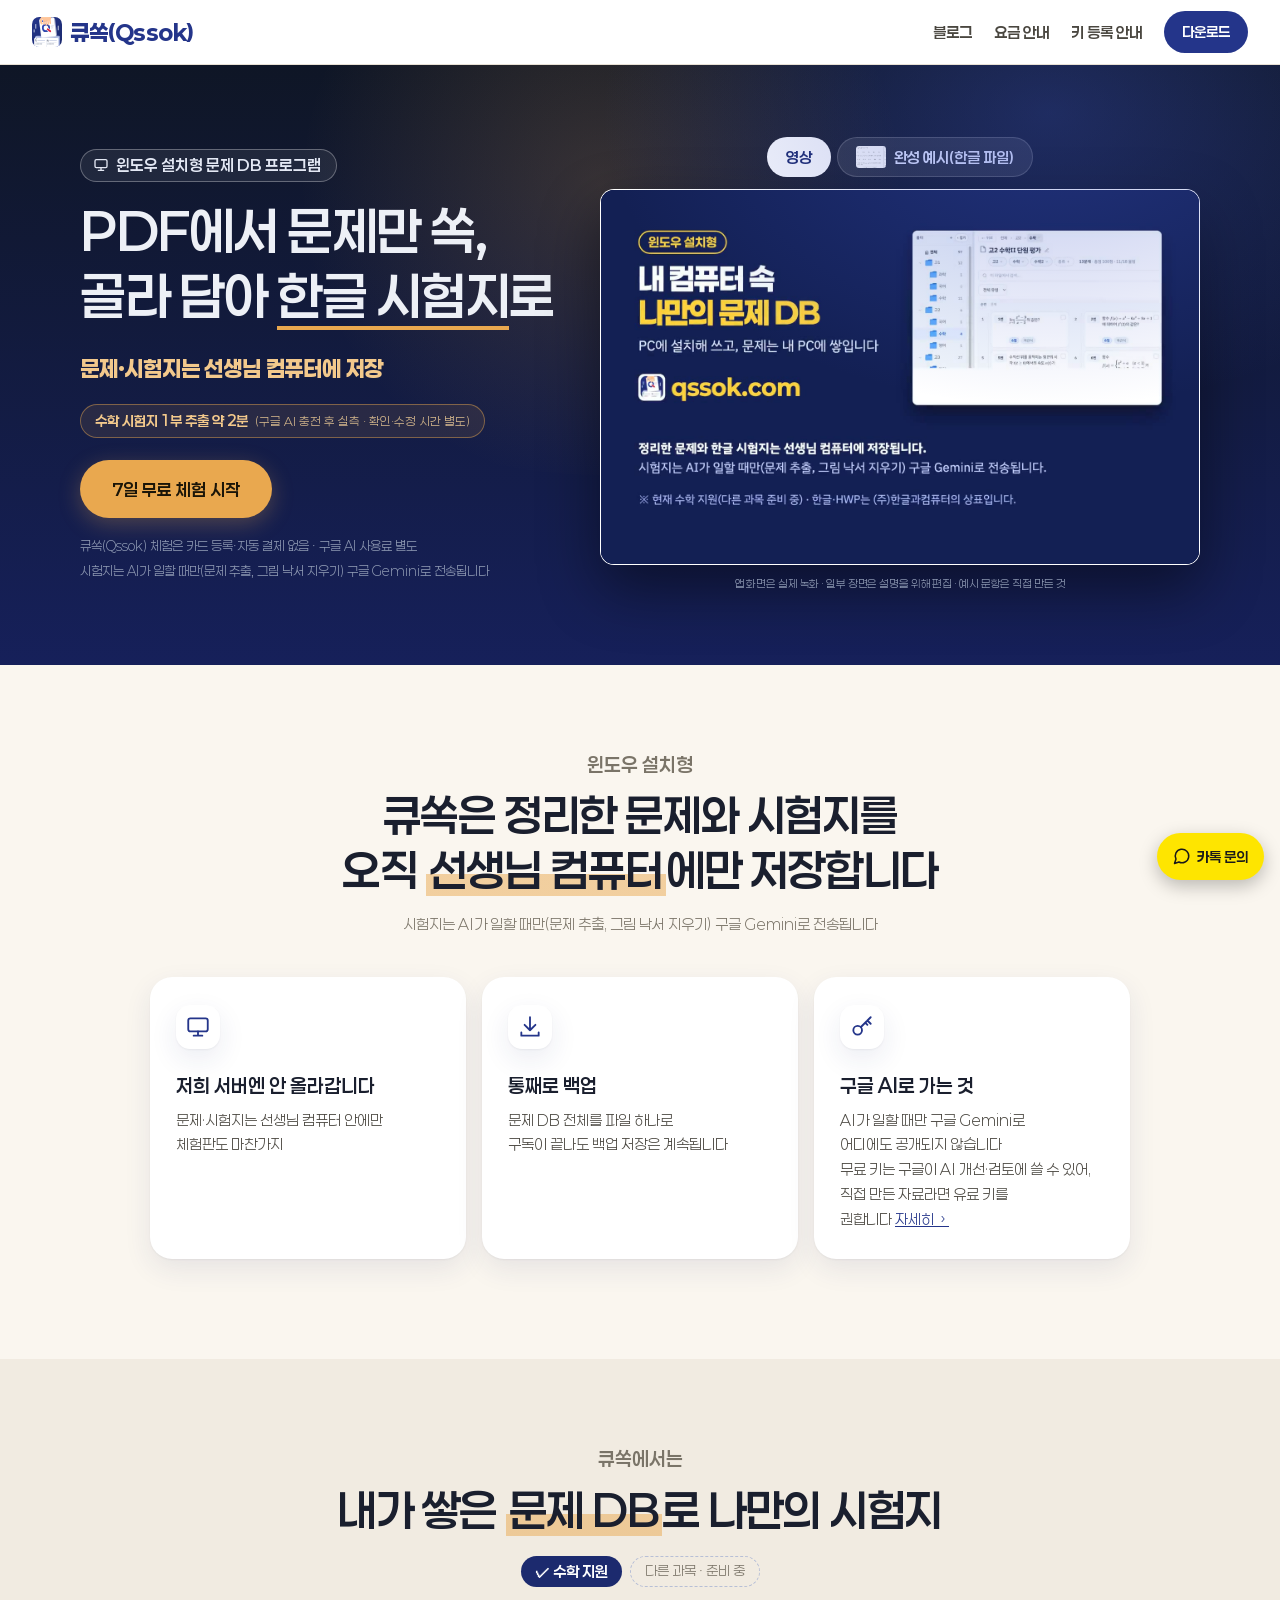
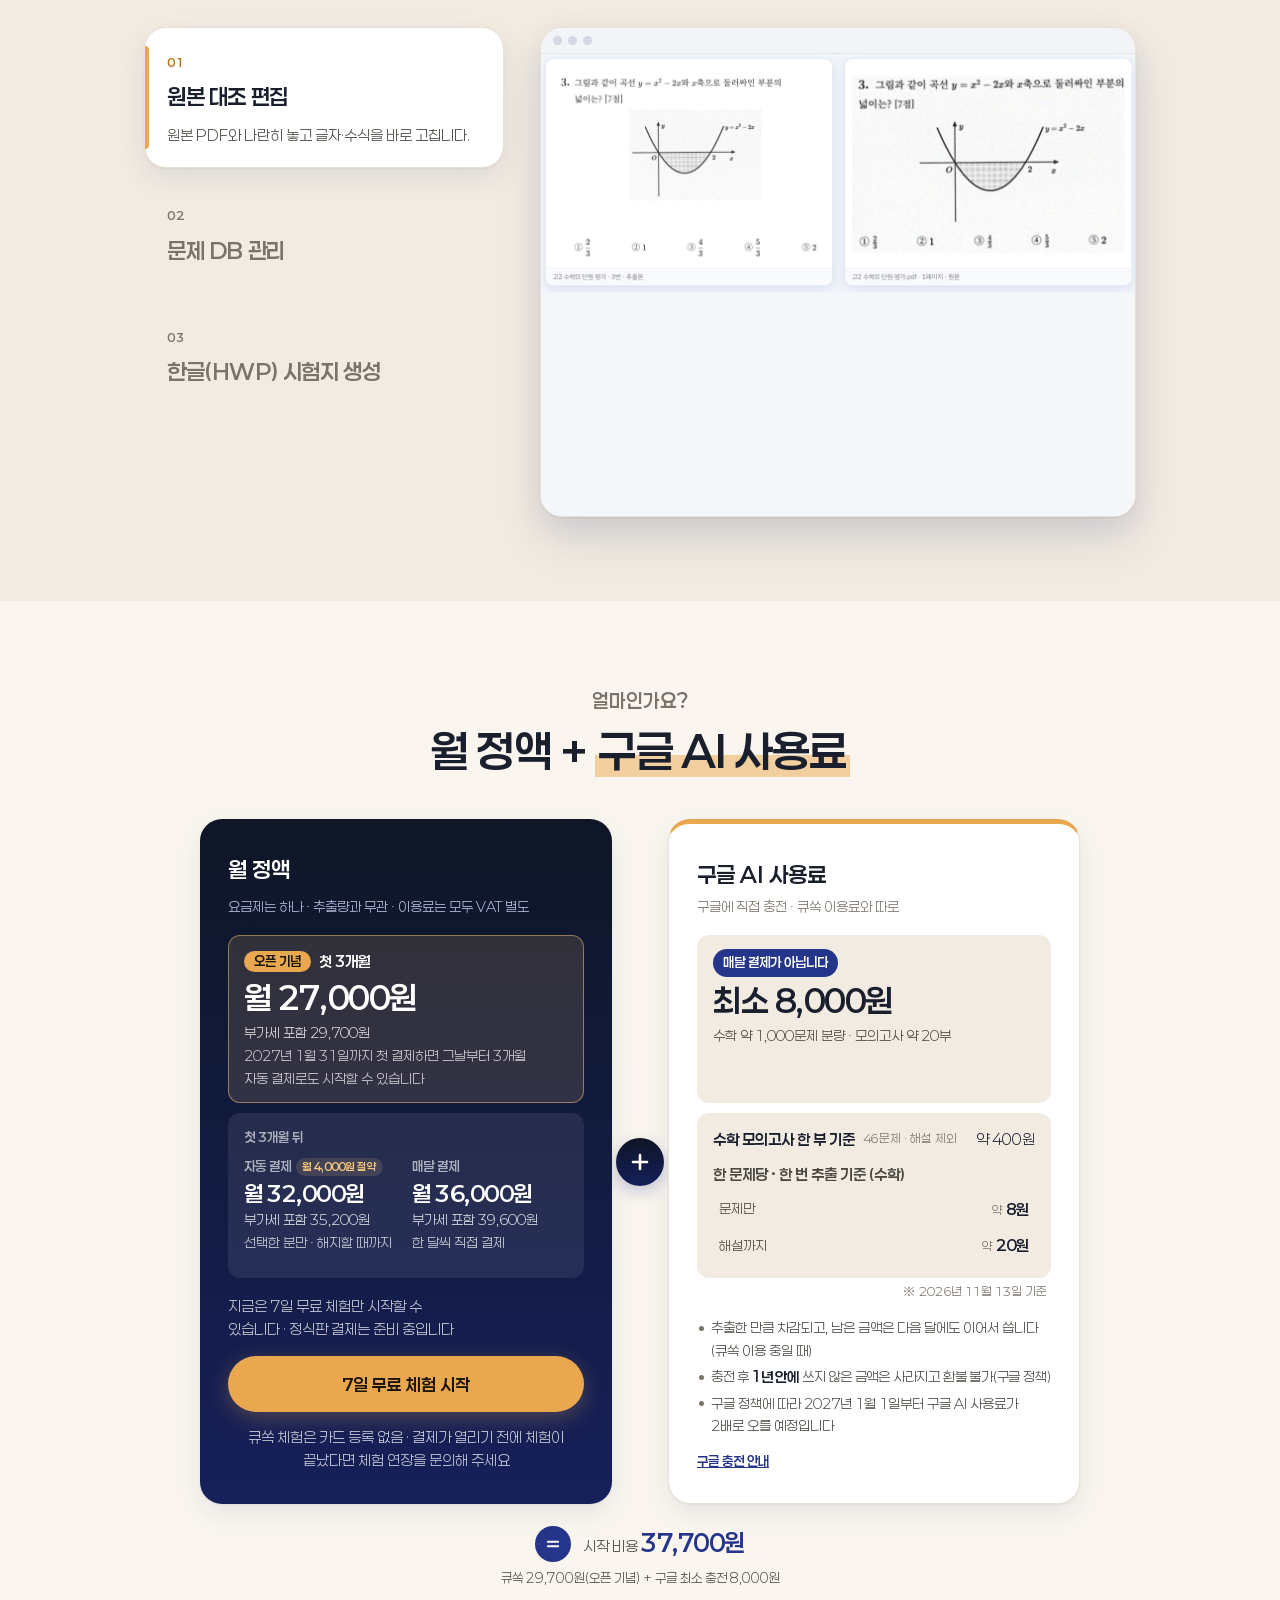
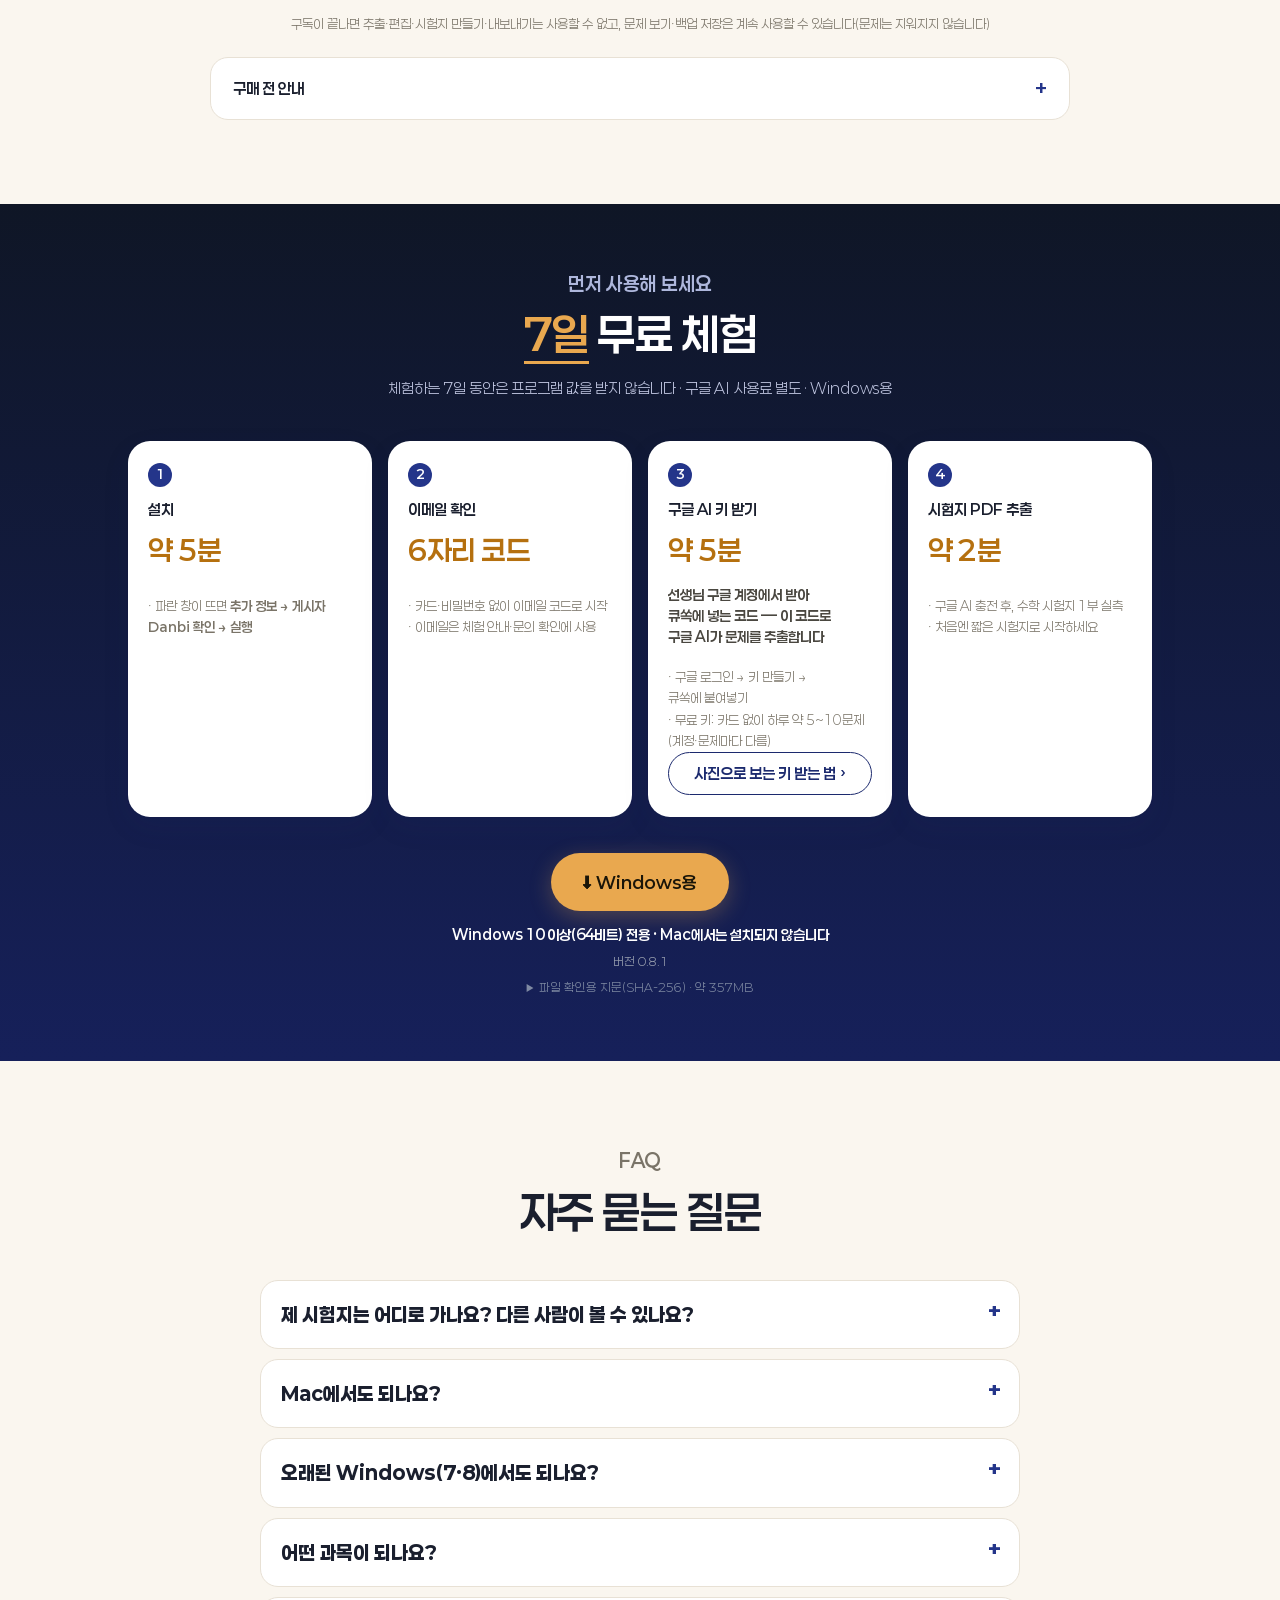
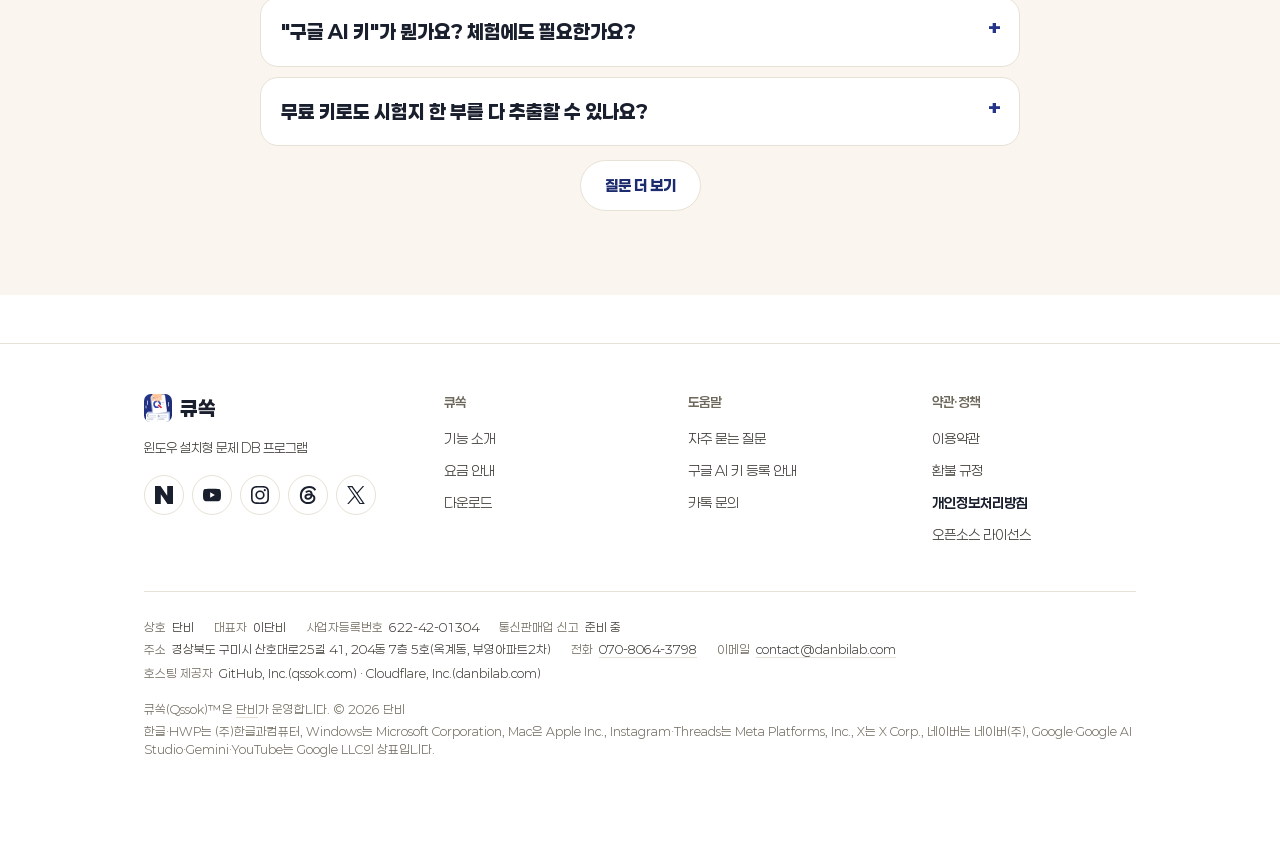
==== index.html @ 54fc777c "약관 1.6판 시행(11-21): 판매 페이지 카드 변경 단추·화면 · 동의 판 1.6 · 약관 링크 v1.5→v1.6 (exam-builder ad4fa7f·eb69e36) — " ====
<!DOCTYPE html>
<html lang="ko">
<head>
<meta charset="UTF-8">
<meta name="viewport" content="width=device-width, initial-scale=1.0">
<title>큐쏙(Qssok) — 윈도우 설치형 문제 DB 프로그램</title>
<link rel="icon" href="favicon.svg" type="image/svg+xml">
<link rel="icon" href="icon-192.png" type="image/png" sizes="192x192">
<link rel="apple-touch-icon" href="apple-touch-icon.png">
<!-- 검색 설명문 + 링크 미리보기(카톡·카페·밴드). 2026-10-28 검색 노출 열며 넣음(noindex 뺌) — 시안 design-proposals/v196.
     ⚠️ 설명문엔 「컴퓨터에서만」을 넣지 않는다 — 본문에선 각주 ¹(추출 때 구글 AI 전송)이 붙는데 검색 결과엔 각주가 없다.
     og:image·og:url은 전체 주소여야 미리보기가 그림을 가져간다(§14 예외: 우리 도메인 meta만). 그림 = img/og.png 1200×630,
     히어로 제목·사진을 바꾸면 같이 다시 굽는다(원본 = design-proposals/v295-og/og.html, 11-13 판 ㉠ — 굽고 나면 ?v= 숫자 +1). 카톡은 미리보기를 저장해 두므로 바꾼 뒤엔 카카오 공유 디버거에서 캐시 지우기. -->
<meta name="description" content="윈도우 설치형 문제 DB 프로그램. PDF에서 문제만 쏙, 골라 담아 한글(HWP) 시험지로 만듭니다. 7일 무료 체험(구글 AI 사용료 별도).">
<meta property="og:type" content="website">
<meta property="og:site_name" content="큐쏙(Qssok)">
<meta property="og:title" content="큐쏙(Qssok) — 윈도우 설치형 문제 DB 프로그램">
<meta property="og:description" content="윈도우 설치형 문제 DB 프로그램. PDF에서 문제만 쏙, 골라 담아 한글(HWP) 시험지로 만듭니다. 7일 무료 체험(구글 AI 사용료 별도).">
<meta property="og:url" content="https://qssok.com/">
<meta property="og:image" content="https://qssok.com/img/og.png?v=3">
<meta property="og:image:width" content="1200">
<meta property="og:image:height" content="630">
<meta property="og:locale" content="ko_KR">
<!-- 네이버 서치어드바이저 사이트 소유 확인(2026-10-28) — ⛔ 지우면 소유 확인이 풀린다. 비밀값 아님(누구나 페이지 소스에서 보임). -->
<meta name="naver-site-verification" content="26da67d9c12037a24e5285d7ecdbbceb52c4ef0c" />
<!-- 구글 서치 콘솔 소유 확인(2026-10-28, URL 접두어 https://qssok.com/) — ⛔ 지우면 소유 확인이 풀린다. 비밀값 아님. -->
<meta name="google-site-verification" content="WGuCtaF5VllZwuIsMP-o9wlJaEu1jVCo0hc9qgp6OsQ" />
<!-- 구글 검색 결과 맨 위 「사이트 이름」 줄 — 안 적으면 qssok.com으로 뜬다. 이름 표기는 언제나 「큐쏙(Qssok)」(사용자 지정 2026-10-28). -->
<script type="application/ld+json">{"@context": "https://schema.org", "@type": "WebSite", "name": "큐쏙(Qssok)", "alternateName": ["큐쏙", "Qssok"], "url": "https://qssok.com/"}</script>
<!-- ⚠️ 외부 CDN 금지 — 폰트는 동봉(fonts/). 구글 폰트 CDN을 쓰면 페이지를 열기만 해도
     방문자 IP가 구글로 전송돼, "내 자료는 내 컴퓨터에만"을 내세우는 페이지와 톤이 어긋난다.
     (2026-07-31: 월 구독 확정으로 라이선스 검증 서버가 생겼다 → "우리 서버 없음"은 더 이상 쓰지 않는다.
      2026-10-07: 체험 7일이 이메일 인증을 받는다 → "회원가입 없음"도 더 이상
      쓰지 않는다. 여전히 참인 것은 "시험지를 저희에게 올리지 않는다" 하나이고, 그것이 헤드라인이다.
      정본 = docs/프라이버시-데이터처리.md 「써도 되는 정직한 표현」)
     재생성: tools/fetch_fonts.py  /  라이선스: SIL OFL 1.1 (fonts/OFL-notoserifkr.txt · fonts/OFL-ibmplexsanskr.txt · fonts/OFL-paperlogy.txt)
     선 아이콘(자물쇠·체크·✕) = Lucide(ISC, 일부 Feather MIT) — LICENSE-lucide.txt. 정본 = 앱 app.js Q_ICON
     로고 그림 = 앱 왼쪽 위 로고(electron/renderer/index.html)와 같은 SVG, favicon.svg도 같은 그림 -->
<link rel="stylesheet" href="fonts.css">
<style>
  :root {
    --ink: #1a1f2e;
    --ink-soft: #4b5265;
    --ink-faint: #607192;
    --accent: #24358a;
    --accent-deep: #1c2a6e;
    --accent-soft: #eceefa;
    --bg: #ffffff;
    --bg-alt: #f7f8fc;
    --line: #e6e8f0;
    --radius: 14px;
    --i-check: url("data:image/svg+xml,%3Csvg xmlns='http://www.w3.org/2000/svg' viewBox='0 0 24 24' fill='none' stroke='black' stroke-width='3' stroke-linecap='round' stroke-linejoin='round'%3E%3Cpath d='M20 6 9 17l-5-5'/%3E%3C/svg%3E");
    --i-x: url("data:image/svg+xml,%3Csvg xmlns='http://www.w3.org/2000/svg' viewBox='0 0 24 24' fill='none' stroke='black' stroke-width='3' stroke-linecap='round' stroke-linejoin='round'%3E%3Cpath d='M18 6 6 18M6 6l12 12'/%3E%3C/svg%3E");
  }
  * { margin: 0; padding: 0; box-sizing: border-box; }
  html { scroll-behavior: smooth; }
  body {
    font-family: "IBM Plex Sans KR", "Apple SD Gothic Neo", "Malgun Gothic", sans-serif;
    color: var(--ink);
    background: var(--bg);
    line-height: 1.65;
    word-break: keep-all;
  }
  .wrap { max-width: 1040px; margin: 0 auto; padding: 0 24px; }

  /* ── Nav ── */
  nav {
    position: sticky; top: 0; z-index: 10;
    background: rgba(255,255,255,.92); backdrop-filter: blur(8px);
    border-bottom: 1px solid var(--line);
  }
  .nav-inner { display: flex; align-items: center; justify-content: space-between; height: 64px; max-width: 1280px; padding: 0 32px; }
  .logo { font-size: 22px; font-weight: 700; letter-spacing: -0.5px; }
  .logo span { color: var(--accent); }
  .faq a, footer a, .mini a, .pc-notes a { color: var(--accent); font-weight: 600; text-underline-offset: 2px; }
  /* 카톡 문의 — 오른쪽 아래에 늘 떠 있는 버튼(사용자 2026-10-28 ㉠). 카카오 로고는 상표라 쓰지 않고 말풍선 아이콘만 */
  .kakao-fab { position: fixed; right: 16px; bottom: calc(20px + env(safe-area-inset-bottom)); z-index: 50; display: flex; align-items: center; gap: 6px; background: #fee500; color: #191919; text-decoration: none; font-weight: 700; font-size: 14px; padding: 12px 16px; border-radius: 999px; box-shadow: 0 6px 18px rgba(0,0,0,.25); }
  .kakao-fab:hover { filter: brightness(.96); }
  .kakao-fab .ic { width: 18px; height: 18px; }
  .logo { display: flex; align-items: center; gap: 8px; color: inherit; text-decoration: none; }
  .logo-ic { width: 30px; height: 30px; flex-shrink: 0; }
  .ic { width: 14px; height: 14px; fill: none; stroke: currentColor; stroke-width: 2; stroke-linecap: round; stroke-linejoin: round; flex-shrink: 0; }
  .nav-cta {
    background: var(--accent); color: #fff; text-decoration: none;
    padding: 9px 18px; border-radius: 8px; font-size: 14px; font-weight: 600;
  }
  .nav-cta:hover { background: var(--accent-deep); }

  /* ── Hero (새벽 책상: 짙은 남색 + 스탠드 불빛) ── */
  .hero { position: relative; background: #0f1626; color: #edf0f6; padding: 72px 0 0; text-align: center; overflow: hidden; }
  .hero-glow {
    position: absolute; top: -170px; left: 50%; transform: translateX(-55%);
    width: 780px; height: 580px; border-radius: 50%;
    background: radial-gradient(circle, rgba(233,168,79,.18), transparent 62%);
    pointer-events: none;
  }
  .hero-in { position: relative; }
  h1 {
    font-size: clamp(32px, 5.5vw, 52px); font-weight: 700;
    letter-spacing: -1.5px; line-height: 1.25; margin-bottom: 20px;
  }
  h1 .accent { color: inherit; border-bottom: 4px solid #e9a84f; }
  .hero-sub {
    font-size: clamp(16px, 2.2vw, 19px); color: #98a3ba;
    max-width: 640px; margin: 0 auto 8px;
  }
  .cta-row { display: flex; gap: 12px; justify-content: center; flex-wrap: wrap; }
  .btn-primary {
    background: var(--accent); color: #fff; text-decoration: none;
    padding: 15px 32px; border-radius: 10px; font-size: 17px; font-weight: 700;
    box-shadow: 0 6px 20px rgba(36,53,138,.25);
  }
  .btn-primary:hover { background: var(--accent-deep); }
  .hero .btn-primary { background: #e9a84f; color: #1a1508; box-shadow: 0 6px 22px rgba(233,168,79,.28); }
  .hero .btn-primary:hover { background: #d99938; }
  .hero-note { margin-top: 18px; font-size: 13px; color: #6f7b95; }
  .hero-fade { height: 84px; margin-top: 52px; background: linear-gradient(180deg, rgba(15,22,38,0), var(--bg-alt)); }

  .ftag { position: absolute; top: -13px; left: -10px; font: 700 13px/1 "IBM Plex Sans KR", sans-serif; letter-spacing: .04em; padding: 6px 11px; border-radius: 7px; background: #c8463c; color: #fff; box-shadow: 0 4px 12px rgba(0,0,0,.35); }
  .ftag.hwp { left: auto; right: -10px; background: #2f6fd6; }
  /* ── Hero: 실제 앱 사진 3장(① 문제 찾기 → ② 편집 → ③ 한글(HWP)) — 시안 v195-hero ── */
  .hero-sub .one-place { display: inline-block; margin-top: 2px; font-size: clamp(18px, 2vw, 22px); font-weight: 800; color: #f3c98c; letter-spacing: -.2px; }
  .chips { display: flex; flex-wrap: wrap; justify-content: center; gap: 8px 10px; margin: 18px auto 0; }
  .chips span { border: 1px solid rgba(233,168,79,.45); background: rgba(233,168,79,.1); color: #f3c98c; border-radius: 99px; padding: 6px 14px; font-size: 14px; font-weight: 700; }
  .hwin { max-width: 1140px; margin: 24px auto 0; border: 1px solid rgba(233,168,79,.35); border-radius: 16px; padding: 0 22px 22px; }
  .hwin-bar { display: flex; align-items: center; gap: 7px; height: 40px; color: #9aa5bd; font-size: 13px; font-weight: 700; }
  .hwin-bar i { width: 11px; height: 11px; border-radius: 50%; background: #3a4563; }
  .hwin-bar span { margin-left: 10px; }
  .flow3 { display: grid; grid-template-columns: minmax(0,1fr) auto minmax(0,1fr) auto minmax(0,1fr); gap: 14px; align-items: start; margin-top: 6px; }
  .flow3 figure { margin: 0; min-width: 0; }
  .flow3 .shot { position: relative; aspect-ratio: 4/3; background: #fff; border-radius: 12px; overflow: hidden; box-shadow: 0 8px 24px rgba(0,0,0,.35); }
  .flow3 .shot img { display: block; width: 100%; height: 100%; object-fit: cover; object-position: top center; }
  .flow3 .shot .ftag { top: 8px; right: 8px; z-index: 1; }
  .flow3 .arr { color: #e9a84f; font-size: 28px; align-self: center; margin-top: -28px; }
  .flow3 figcaption { color: #c3cad9; font-size: 14px; margin-top: 12px; line-height: 1.5; }
  .flow3 figcaption small { display: block; font-size: 11px; color: #8a95ad; }
  /* 하나씩 떠오르기: ① → 화살표 → ② → 화살표 → ③ (옛 데모 애니메이션의 짝) */
  @keyframes rise { from { opacity: 0; transform: translateY(14px); } to { opacity: 1; transform: none; } }
  @keyframes fadeIn { from { opacity: 0; } to { opacity: 1; } }
  .flow3 > figure { animation: rise .6s both; }
  .flow3 > .arr { animation: fadeIn .5s both; }   /* 화살표는 투명도만 — 폰에선 90° 돌려 둔 transform을 덮지 않게 */
  .flow3 > :nth-child(1) { animation-delay: .2s; }
  .flow3 > :nth-child(2) { animation-delay: .7s; }
  .flow3 > :nth-child(3) { animation-delay: 1s; }
  .flow3 > :nth-child(4) { animation-delay: 1.5s; }
  .flow3 > :nth-child(5) { animation-delay: 1.8s; }
  @media (prefers-reduced-motion: reduce) { .flow3 > * { animation: none; } }
  .hero .fine { max-width: 980px; margin: 18px auto 22px; font-size: 12px; line-height: 1.7; color: #8f9ab3; }
  @media (max-width: 760px) {
    .hwin { padding: 0 12px 14px; }
    .flow3 { grid-template-columns: minmax(0,1fr); max-width: min(420px,100%); margin-left: auto; margin-right: auto; }
    .flow3 .arr { transform: rotate(90deg); justify-self: center; margin: 0; }
  }

  /* ── 설치 3단계 ── */
  .steps-row { display: flex; gap: 14px; max-width: 860px; margin: 0 auto; }
  .step { flex: 1; background: var(--bg); border: 1px solid var(--line); border-radius: 12px; padding: 18px 20px; font-size: 14px; color: var(--ink-soft); }
  .step > b { display: block; font-size: 15px; color: var(--ink); margin-bottom: 4px; }
  .final .step { display: flex; flex-direction: column; align-items: flex-start; }
  .final .step small { margin-top: auto; padding-top: 10px; }
  .step small { display: block; margin-top: 8px; font-size: 12px; color: var(--ink-faint); }
  .step i { display: inline-flex; align-items: center; justify-content: center; width: 24px; height: 24px; border-radius: 50%; background: var(--accent); color: #fff; font-style: normal; font-size: 13px; font-weight: 700; margin-bottom: 10px; }
  .step p { color: var(--ink-soft); font-size: 14px; }
  .price-plus { display: grid; grid-template-columns: 1fr 72px 1fr; align-items: center; max-width: 820px; margin: 40px auto 0; }
  .price-plus > .card { height: 100%; }
  .price-plus .plus { justify-self: center; width: 48px; height: 48px; border-radius: 50%; background: var(--accent); display: flex; align-items: center; justify-content: center; box-shadow: 0 6px 16px rgba(36,53,138,.25); }
  .price-plus .plus svg { width: 24px; height: 24px; fill: none; stroke: #fff; stroke-width: 2.6; stroke-linecap: round; }
  @media (max-width: 760px) { .price-plus { grid-template-columns: 1fr; } .price-plus .plus { padding: 8px 0; } }
  .price-big2 { font-size: 19px; font-weight: 700; color: var(--accent); margin: -10px 0 18px; }
  .final .steps-row { max-width: 980px; margin: 0 auto 36px; text-align: left; }
  .final .install { margin-top: 28px; text-align: left; color: var(--ink); }
  @media (max-width: 760px) { .steps-row { flex-direction: column; } }

  /* ── 앱 화면 (창 목업) ── */
  .appwin { max-width: 820px; margin: 0 auto 14px; background: var(--bg); border: 1px solid #d5dae3; border-radius: 10px; box-shadow: 0 24px 60px rgba(20,30,60,.14); overflow: hidden; }
  .appwin-bar { display: flex; align-items: center; gap: 6px; padding: 9px 13px; background: #f2f4f8; border-bottom: 1px solid #e2e6ee; font-size: 12px; color: #8b93a3; }
  .appwin-bar i { width: 10px; height: 10px; border-radius: 50%; }
  .appwin-bar i:nth-child(1){ background:#f26d63; } .appwin-bar i:nth-child(2){ background:#f2b93f; } .appwin-bar i:nth-child(3){ background:#5fc454; }
  .appwin-body { display: flex; font-size: 11px; min-height: 262px; text-align: left; }
  .appwin-sb { width: 150px; background: #f7f8fb; border-right: 1px solid #edeff4; padding: 11px 9px; color: #4d5462; flex-shrink: 0; }
  .appwin-sb div { padding: 5px 9px; border-radius: 6px; white-space: nowrap; overflow: hidden; }
  .appwin-sb .on { background: #e7edfb; color: #1d4fd7; font-weight: 700; }
  .appwin-main { flex: 1; padding: 11px 13px; min-width: 0; }
  .appwin-search { border: 1px solid #e2e6ee; border-radius: 7px; padding: 6px 11px; color: #9aa1b0; margin-bottom: 9px; }
  .appwin-row { display: flex; gap: 9px; padding: 7px 9px; border-bottom: 1px solid #f1f3f7; color: #3d4350; white-space: nowrap; overflow: hidden; }
  .appwin-row b { color: #9aa1b0; font-weight: 700; width: 20px; flex-shrink: 0; }
  .appwin-row.on { background: #eef3fe; border-radius: 6px; }
  .appwin-det { width: 240px; border-left: 1px solid #edeff4; padding: 11px 13px; color: #3d4350; flex-shrink: 0; }
  .appwin-det h4 { margin: 0 0 7px; font-size: 12px; }
  .appwin-det .c { color: #5c6474; line-height: 1.7; }
  .appwin-dfig { height: 48px; border: 1px dashed #c9d0dd; border-radius: 5px; margin: 7px 0; background: linear-gradient(to top right, transparent 49.5%, #aab5cb 49.5%, #aab5cb 50.5%, transparent 50.5%), #f6f8fb; }
  .appwin-cap { text-align: center; font-size: 12px; color: var(--ink-faint); margin-bottom: 48px; }
  @media (max-width: 640px) { .appwin-det { display: none; } }

  /* ── Sections ── */
  section { padding: 88px 0; scroll-margin-top: 76px; }
  section.alt { background: var(--bg-alt); }
  .sec-label { text-align: center; color: var(--accent); font-weight: 700; font-size: 14px; letter-spacing: .5px; margin-bottom: 12px; }
  h2 { text-align: center; font-size: clamp(24px, 3.6vw, 34px); font-weight: 700; letter-spacing: -1px; margin-bottom: 14px; }
  .sec-sub { text-align: center; color: var(--ink-soft); max-width: 560px; margin: 0 auto 52px; font-size: 17px; }

  .grid3 { display: grid; grid-template-columns: repeat(3, 1fr); gap: 20px; }
  .grid2 { display: grid; grid-template-columns: repeat(2, 1fr); gap: 20px; }
  @media (max-width: 760px) { .grid3, .grid2 { grid-template-columns: 1fr; } }

  .card {
    background: var(--bg); border: 1px solid var(--line); border-radius: var(--radius);
    padding: 28px;
  }
  .card h3 { font-size: 17px; font-weight: 700; margin-bottom: 8px; }
  .card p { font-size: 15px; color: var(--ink-soft); }

  /* pain cards */
  .pain { border-left: 4px solid #f0b429; }
  .pain q { font-style: normal; font-weight: 600; color: var(--ink); display: block; margin-bottom: 8px; font-size: 15px; }
  .pain q::before { content: "“"; } .pain q::after { content: "”"; }

  /* ── Privacy ── */
  .privacy-box {
    max-width: 720px; margin: 0 auto; background: var(--bg);
    border: 1px solid var(--line); border-radius: var(--radius); padding: 36px;
  }
  .privacy-box ul { list-style: none; }
  .privacy-box li { padding: 10px 0 10px 34px; position: relative; font-size: 15px; color: var(--ink-soft); }
  .privacy-box li::before, .price-card li::before {
    content: ""; position: absolute; width: 14px; height: 14px; background: var(--accent);
    -webkit-mask: var(--i-check) center / contain no-repeat; mask: var(--i-check) center / contain no-repeat;
  }
  .privacy-box li::before { left: 4px; top: calc(10px + (1.65em - 14px) / 2); }
  .privacy-box li strong { color: var(--ink); }
  .honest {
    margin-top: 22px; padding: 16px 18px; background: var(--accent-soft);
    border-radius: 10px; font-size: 14px; color: var(--ink-soft);
  }

  /* ── 돈이 어떻게 나가나요 / 구독을 멈추면 ── */
  .notice-list { max-width: 720px; margin: 22px auto 0; padding: 18px 20px; background: var(--bg-alt); border: 1px solid var(--line); border-radius: 10px; }
  .notice-list p { font-size: 13px; color: var(--ink-soft); margin: 7px 0; padding-left: 16px; text-indent: -16px; }

  /* ── Pricing ── */
  .price-card { text-align: center; padding: 40px 28px; }
  .price-card.featured { border: 2px solid var(--accent); position: relative; }
  .price-card .plan { font-size: 15px; font-weight: 700; color: var(--ink-faint); margin-bottom: 10px; }
  .price-card .price { font-size: 34px; font-weight: 700; letter-spacing: -1px; margin-bottom: 4px; }
  .price-card .per { font-size: 14px; color: var(--ink-faint); margin-bottom: 22px; }
  .price-card ul { list-style: none; text-align: left; max-width: 240px; margin: 0 auto 26px; }
  .price-card li { padding: 6px 0 6px 26px; position: relative; font-size: 15px; color: var(--ink-soft); }
  .price-card li::before { left: 0; top: calc(6px + (1.65em - 14px) / 2); }
  .pricing-note { text-align: center; margin-top: 24px; font-size: 13px; color: var(--ink-faint); }

  /* ── FAQ ── */
  .faq { max-width: 720px; margin: 0 auto; }
  .faq details { border-bottom: 1px solid var(--line); padding: 20px 4px; }
  .faq summary { font-weight: 700; font-size: 17px; cursor: pointer; list-style: none; position: relative; padding-right: 28px; }
  .faq summary::after { content: "+"; position: absolute; right: 4px; color: var(--accent); font-size: 20px; }
  .faq details[open] summary::after { content: "–"; }
  .faq details p, .faq details ol { margin-top: 12px; font-size: 15px; color: var(--ink-soft); }

  /* ── Final CTA ── */
  .final { text-align: center; background: var(--ink); color: #fff; }
  .final h2 { color: #fff; }
  .final .sec-sub { color: #b8bdcc; }
  .final { padding: 64px 0; }
  .dl-meta { text-align: center; color: #9aa1b0; font-size: 12px; margin-top: 6px; }
  .dl-meta code { font-size: 11px; word-break: break-all; }
  .dl-warn { display: flex; align-items: center; justify-content: center; gap: 8px; width: fit-content; max-width: 100%; margin: 16px auto 4px; padding: 9px 16px; border-radius: 10px; background: rgba(233,168,79,.12); border: 1px solid rgba(233,168,79,.4); color: #f1c98a; font-size: 14px; }
  .dl-warn b { color: #fff; }
  /* 어두운 바탕 위 주 버튼 — 남색은 바탕에 묻힌다. 히어로 버튼과 같은 불빛 색 */
  .final .btn-primary { background: #e9a84f; color: #1a1508; box-shadow: 0 6px 22px rgba(233,168,79,.28); }
  .final .btn-primary:hover { background: #d99938; }

  /* ── 설치 안내(접힘) ── */
  .install { max-width: 860px; margin: 0 auto; border: 1px solid var(--line); border-radius: var(--radius); background: var(--bg); }
  .install summary { cursor: pointer; list-style: none; padding: 18px 48px 18px 22px; font-weight: 700; font-size: 15px; position: relative; }
  .install summary::-webkit-details-marker { display: none; }
  .install summary::after { content: "+"; position: absolute; right: 22px; top: 14px; color: var(--accent); font-size: 20px; }
  .install[open] summary::after { content: "–"; }
  .install summary span { display: block; font-weight: 400; font-size: 14px; color: var(--ink-soft); margin-top: 2px; }
  .install-body { padding: 4px 22px 22px; }

  footer { padding: 36px 0; text-align: center; font-size: 13px; color: var(--ink-faint); border-top: 1px solid var(--line); }
/* ── 요금 두 카드 (시안 v242 e — design + ux-writing, 대표 11-03) ── */
.nw{white-space:nowrap}
.price-plus .plus{align-self:center}
.price-plus{max-width:880px;grid-template-columns:1fr 56px 1fr;align-items:stretch}
.price-plus > .card{height:auto}
@media (max-width:900px){.price-plus{grid-template-columns:minmax(0,1fr);max-width:560px}.price-plus .plus{justify-self:center;padding:8px 0}}
#pricing .price-card{display:flex;flex-direction:column;word-break:keep-all;padding:32px 28px}
/* 두 카드 같은 짜임·같은 글자 눈금(대표 11-04, 시안 v255): 카드 제목 22 · 한 줄 14 · 칸 제목 15 · 큰 숫자 32/24 · 설명 13 · 안내 14/13 */
#pricing .price-card{text-align:left}
#pricing .price-card .plan{font-size:22px;margin:0 0 4px}
#pricing .price-card.featured.pcL .plan{color:#fff}
#pricing .pc3 .plan{color:var(--ink)}
#pricing .price-card .per{font-size:14px;line-height:1.5;margin:0 0 18px}
.pc-rows{display:flex;flex-direction:column;gap:10px}
.pc-row{min-width:0;padding:14px 16px;border-radius:12px;background:var(--gray)}
.pc-row .t{display:flex;flex-wrap:wrap;align-items:center;gap:4px 8px;font-size:15px;font-weight:700;color:var(--ink)}
.pc-open{padding:1px 10px;border-radius:999px;background:#e9a84f;color:#1a1508;font-size:13px;font-weight:700;line-height:1.5;white-space:nowrap}
.pc-row .big{font-size:32px;font-weight:700;letter-spacing:-.5px;line-height:1.25;margin:4px 0;color:var(--ink);white-space:nowrap}
.pc-row .vat,.pc-row .cond,.pc-row .sm{display:block;font-size:14px;line-height:1.5;color:var(--ink-soft)}
.pc-row .cond{margin-top:2px}
.pc-opt{margin-top:10px}.pc-opt + .pc-opt{margin-top:12px;padding-top:12px;border-top:1px solid rgba(255,255,255,.16)}
.pc-opt .n{display:flex;align-items:center;gap:8px;font-size:15px;font-weight:600;color:rgba(255,255,255,.9)}
.pc-opt .n em{font-style:normal;font-size:13px;font-weight:700;color:#f6c77e;background:rgba(246,199,126,.14);padding:1px 8px;border-radius:999px;white-space:nowrap}
.pc-opt .big2{font-size:24px;font-weight:700;letter-spacing:-.5px;line-height:1.25;margin:2px 0;color:#fff;white-space:nowrap}
.pc-foot{margin-top:auto;padding-top:16px;display:flex;flex-direction:column;gap:4px;font-size:14px;line-height:1.55;color:var(--ink-soft)}
.pc-foot b{color:var(--ink)}
.pc-foot .pc-hd{display:flex;justify-content:space-between;align-items:baseline;gap:8px;font-size:15px}
.pc-foot .pc-hd a{font-size:13px;white-space:nowrap}
.pc-foot .s{font-size:13px;color:var(--ink-faint)}
.pc-foot a:not(.btn-primary){color:var(--accent);font-weight:600}
/* 구글 칸 — 판매 페이지·앱과 같은 내용·표(대표 11-04, 시안 v258) */
.pc3 .pc-opt + .pc-opt{border-top-color:var(--line)}
.pc3 .big2{color:var(--ink)}
#pricing .pc3 .ai-notes{list-style:none;max-width:none;margin:0;padding:0;word-break:keep-all}
#pricing .pc3 .ai-notes li{padding:2px 0 2px 14px;font-size:14px;line-height:1.6;color:var(--ink-soft)}
@media (min-width:1000px){#pricing .pc3 .ai-notes li.oneline{white-space:nowrap;letter-spacing:-.2px}}
#pricing .pc3 .ai-notes li::before{content:"";left:2px;top:.75em;width:5px;height:5px;border-radius:50%;background:var(--ink-faint);-webkit-mask:none;mask:none;filter:none}
.ai-foot{margin-top:8px}
.ai-cap{display:flex;flex-wrap:wrap;align-items:baseline;justify-content:space-between;gap:0 12px;margin:0 0 4px;font-size:14px;font-weight:700;color:var(--ink)}
.ai-cap small{font-size:12px;font-weight:400;color:var(--ink-faint)}
.ai-table{width:100%;table-layout:fixed;border-collapse:separate;border-spacing:0}
.ai-table th,.ai-table td{padding:6px;text-align:right;white-space:nowrap}
.ai-table th:first-child{width:66px;text-align:left}
.ai-table thead th{font-size:12px;font-weight:400;color:var(--ink-faint);border-bottom:1px solid var(--line)}
.ai-table tbody th{font-size:14px;font-weight:400;color:var(--ink-soft)}
.ai-table td{font-size:15px;font-weight:700;color:var(--ink);font-variant-numeric:tabular-nums}
.ai-table td small{font-size:12px;font-weight:400;color:var(--ink-faint)}
.ai-table .sol>*{background:#fff}
.ai-table .sol>:first-child{border-radius:8px 0 0 8px}
.ai-table .sol>:last-child{border-radius:0 8px 8px 0}
@media (max-width:480px){.pc3 .pc-row{padding:14px 10px}.ai-table th:first-child{width:56px}.ai-table th,.ai-table td{padding-left:2px;padding-right:4px}.ai-table td{font-size:14px}}
@media (max-width:360px){.ai-table td,.ai-table tbody th{font-size:12px}.ai-table th,.ai-table td{padding-left:1px;padding-right:2px}.ai-table th:first-child{width:50px}.ai-table td small{font-size:11px}#pricing .price-card{padding:24px 12px}.pc3 .pc-row{padding:12px 6px}}
/* 왼쪽(어두운 카드) 색만 다르다 */
#pricing .pcL .pc-state{margin:12px 0 0;padding:10px 12px;border-radius:10px;background:rgba(255,255,255,.12);color:#fff;font-size:14px;font-weight:600;line-height:1.5}
.pcL .pc-row{background:rgba(255,255,255,.08)}
.pcL .pc-row.pick{background:rgba(246,199,126,.14);box-shadow:inset 0 0 0 1px rgba(246,199,126,.5)}
#pricing .pcL .pc-row .t,#pricing .pcL .pc-row .big,#pricing .pcL .pc-foot b{color:#fff}
#pricing .pcL .pc-row .vat{color:rgba(255,255,255,.85)}
#pricing .pcL .pc-row .cond,#pricing .pcL .pc-foot,#pricing .pcL .pc-foot p,#pricing .pcL .pc-foot .s{color:rgba(255,255,255,.78)}
.pcL .pc-foot .s{margin-bottom:14px}
.pcL .pc-foot .btn-primary{margin-top:auto;align-self:stretch;text-align:center;background:#e9a84f;color:#1a1508;box-shadow:0 6px 22px rgba(233,168,79,.28)}
.pcL .pc-foot .btn-primary:hover{background:#d99938}
/* 넓은 화면: 양쪽 칸 높이를 줄끼리 맞춘다 */
@media (min-width:901px){@supports (grid-template-rows:subgrid){
  .price-plus{grid-template-rows:repeat(5,auto)}
  #pricing .price-card{display:grid;grid-template-rows:subgrid;grid-row:1/span 5;row-gap:0}
  .pcL{grid-column:1}.pc3{grid-column:3}
  .price-plus .plus{grid-column:2;grid-row:1/span 5}
  .pc-rows{display:contents}
  .pc-row{margin-bottom:10px}
  .pc-foot{padding-top:6px}
}}
@media (max-width:480px){
  #pricing .price-card{padding:28px 20px}
}
/* 휴대폰엔 앱을 깔 수 없고 아래쪽에 안내 버튼이 있어 머리줄 다운로드는 뺀다(대표 2026-11-05). 결제가 열리면 「요금 안내」→「구매하기」·/buy/ */
.nav-right{display:flex;align-items:center;gap:22px}
.nav-link{font-size:15px;font-weight:600;color:var(--ink-soft);text-decoration:none;white-space:nowrap}
.nav-link:hover{color:var(--accent)}
@media (max-width:480px){.nav-right{gap:14px}.nav-link{font-size:14px}.nav-cta{display:none}.nav-key{display:none}.logo{white-space:nowrap;font-size:19px}.nav-inner{padding:0 16px}}

/* v294 */
.hero-note .to-hwp{color:inherit;text-decoration:underline;text-underline-offset:3px;font-weight:600}
.stage img.hwp{object-fit:contain!important;object-position:top center!important;background:#fff!important}
.freekey a{color:var(--accent)}
.stage.is-hwp{background:#fff}
.stage .zoom,.stage .hwptag{display:none}
.stage.is-hwp .zoom{display:inline-flex;position:absolute;right:12px;bottom:12px;z-index:2;padding:8px 14px;border-radius:999px;border:1px solid var(--line);background:rgba(255,255,255,.95);box-shadow:var(--sh);font-size:13px;font-weight:600;color:var(--accent);text-decoration:none}
.stage.is-hwp .hwptag{display:inline-block;position:absolute;left:12px;bottom:12px;z-index:2;padding:5px 10px;border-radius:999px;background:var(--accent);color:#fff;font-size:12px;font-weight:600}
.freekey{max-width:760px;margin:4px auto 0;text-align:center;font-size:13px;color:var(--ink-soft)}
.keydef{margin:0 0 8px;font-size:14px;font-weight:600;line-height:1.5}
.dl-os{margin:12px 0 0;text-align:center;font-size:14px;font-weight:600;color:#fff}
@media (max-width:760px){.keep{grid-template-columns:1fr}.stage.is-hwp{padding-bottom:58px}}

/* v294 가로 영상 자리(임시: 앱 화면 사진) */
.wwin{display:none}
@media (min-width:1000px){
 .hero-in{grid-template-columns:480px 600px!important;gap:40px!important}
 .hero-vid{width:600px!important}
 .hero-vid .vframe{display:none}
 .wwin{display:block;border-radius:10px;overflow:hidden;background:#fff;box-shadow:0 24px 60px rgba(0,0,0,.45);border:1px solid rgba(255,255,255,.12)}
 .wbar{height:32px;display:flex;align-items:center;gap:8px;padding:0 0 0 12px;background:#e9edf5;color:#3a4566;font-size:12px;font-weight:600}
 .wbar .wt{margin-right:8px}
 .wbar .wc{margin-left:auto;display:flex}
 .wbar .wc i{font-style:normal;width:40px;text-align:center;color:#5b6684;font-size:13px}
 .wscr{position:relative;aspect-ratio:16/10;background:#141f55}
 .wscr img,.wscr video{position:absolute;inset:0;width:100%;height:100%;object-fit:contain;background:#141f55}
 .wscr .ph{position:absolute;left:12px;top:12px;padding:4px 10px;border-radius:6px;background:rgba(15,22,38,.75);color:#fff;font-size:12px}
}

.wtabs{display:flex;gap:2px;align-self:flex-end}
.wtab{height:26px;padding:0 14px;border:0;border-radius:6px 6px 0 0;background:transparent;color:#7d87a3;font:inherit;font-size:12px;font-weight:700;cursor:pointer}
.wtab.on{background:#fff;color:#1c2a6e}
.wscr .wh{display:none;object-fit:contain!important;object-position:center!important;background:#fff}
.wscr.alt .wh{display:block}.wscr.alt .wv{display:none}
.mtabs{display:flex;justify-content:center;gap:6px;margin:0 auto 12px}
.mtabs .wtab{display:inline-flex;align-items:center;gap:8px;border-radius:999px;background:rgba(255,255,255,.10);border:1px solid rgba(255,255,255,.18);color:#dfe5ff;height:40px;padding:0 18px;font-size:15px;white-space:nowrap}
@media (max-width:420px){.mtabs .wtab{padding:0 14px;font-size:14px}}
.mtabs .wtab img{width:30px;height:22px;object-fit:cover;border-radius:3px;background:#fff}
.mtabs .wtab.on{background:#fff;color:#1c2a6e}
@media (min-width:1000px){.mtabs{display:none}}

/* legal 11-13: 창 틀 대신 무늬 없는 둥근 틀 */
@media (min-width:1000px){.wbar{display:none!important}.wwin{border-radius:14px!important}}
@media (min-width:1000px){.mtabs{display:flex!important}}
.wscr .whtag{display:none;position:absolute;left:12px;bottom:12px;padding:5px 10px;border-radius:999px;background:#1c2a6e;color:#fff;font-size:12px;font-weight:600}
.wscr.alt .whtag{display:block}

.vframe .mh,.vframe .mtag{display:none}
.hero-vid.alt .vframe{background:#fff}
.hero-vid.alt .vframe video{visibility:hidden}
.hero-vid.alt .vframe .mh{display:block;position:absolute;left:0;right:0;top:0;bottom:0;width:100%;height:100%;object-fit:contain;object-position:center 40%;background:#fff;z-index:2}
.hero-vid .mzoom{display:none}
.hero-vid.alt .mzoom{display:inline-flex;position:absolute;left:50%;transform:translateX(-50%);bottom:14px;z-index:3;white-space:nowrap;padding:5px 11px;border-radius:999px;border:1px solid #d5dbe8;background:#fff;color:#1c2a6e;font-size:12px;font-weight:700;text-decoration:none}
.hero-vid.alt .vframe .mtag{display:block;position:absolute;left:50%;transform:translateX(-50%);bottom:52px;z-index:3;padding:4px 9px;border-radius:999px;background:#1c2a6e;color:#fff;font-size:11px;font-weight:600;white-space:nowrap}
.hero-vid.alt .vframe .vbtn{display:none}

/* v294 정리(design 11-13): 카드 셋 · 줄바꿈 · 글자 크기 단계 */
.keep{grid-template-columns:repeat(3,1fr)!important;max-width:980px!important;gap:16px}
.keep a{color:var(--accent);white-space:nowrap}
@media (max-width:960px){.keep{grid-template-columns:1fr!important;max-width:560px!important}}
.nw{white-space:nowrap}
h2,h3,summary,.keep b,.hd .sub,.keydef,.tab .d{text-wrap:balance}
.hd h2 .mark{white-space:nowrap}
p,li,.pricing-note,.sub{text-wrap:pretty}
.hd h2{font-size:clamp(28px,4.2vw,44px)!important}

/* 대표 11-13 「A4 꽉 채우란 거야」: 완성 예시는 칸을 종이 비율로 — 종이 한 장이 여백 없이 꽉 */
.hero-vid.alt .vframe{aspect-ratio:1184/1654!important;background:#fff}
.hero-vid.alt .vframe video{display:none}
.hero-vid.alt .vframe .mh{object-fit:cover!important;object-position:top center!important}

/* FAQ 답 모양(design 11-13) — 첫 줄 바로 답 · 진짜 목록 · 끝 단서 */
#faq .faq details[open]>summary{padding-bottom:12px}
#faq .faq .ans{padding:0 20px 22px;font-size:15px;line-height:1.7;color:var(--ink-soft)}
#faq .faq .ans p{margin:0;padding:0}
#faq .faq .ans>*+*{margin-top:10px}
#faq .faq .ans .lead{font-size:15px;font-weight:600;color:var(--navy);line-height:1.6}
#faq .faq .ans ul{list-style:none;margin:0;padding:0}
#faq .faq .ans li{position:relative;padding-left:16px}
#faq .faq .ans li+li{margin-top:6px}
#faq .faq .ans li::before{content:"";position:absolute;left:3px;top:.72em;width:5px;height:5px;border-radius:50%;background:var(--ink-faint)}
#faq .faq .ans li b{font-weight:600;color:var(--ink)}
#faq .faq .ans .note{margin-top:14px;padding-top:10px;border-top:1px solid var(--line);font-size:13px;line-height:1.6;color:var(--ink-faint)}
#faq .faq .ans .faq-go{margin-top:16px}
#faq .faq a.go-line{font-size:14px;font-weight:600;padding:9px 16px;min-height:40px}
@media (max-width:480px){#faq .faq .ans{padding:0 16px 18px}#faq .faq a.go-line{min-height:44px}}
.pc-state2{text-wrap:balance}
</style>
<style>
.hero-q{font-size:clamp(15px,1.6vw,18px);color:#aab3c7;margin:0 0 10px;font-weight:600}
.hero .fine{font-size:13px}
.hero-fade{display:none}
.hero{padding-bottom:72px}
section{padding:72px 0}
h2{font-size:clamp(24px,3vw,32px)}

#pain h2{margin-bottom:28px}
.pills{display:flex;gap:12px;justify-content:center;flex-wrap:wrap;max-width:900px;margin:0 auto}
.pills > *{padding:10px 18px;border-radius:999px;background:var(--bg-alt);border:1px solid var(--line);font-size:15px;font-weight:600;color:var(--ink,#1b2233);text-decoration:none}
.pills > *::before{content:"“ ";color:#e9a84f;font-weight:800}
.pills a::after{content:" ›";color:var(--accent)}
.feat-sub{color:#5b6475;margin:-30px 0 44px;text-align:center}
.zz{display:grid;grid-template-columns:62fr 38fr;gap:44px;align-items:center;margin:0 0 48px}
.zz.rev{grid-template-columns:38fr 62fr}.zz.rev .zz-img{order:2}
.zz.wide{grid-template-columns:1fr;gap:20px;text-align:center}.zz.wide .zz-img{max-width:960px;margin:0 auto;width:100%}
.shotf{border:1px solid #dfe3ea;border-radius:12px;overflow:hidden;background:#fff;box-shadow:0 1px 2px rgba(15,22,38,.06),0 12px 32px rgba(15,22,38,.10)}
.shotf .bar{height:22px;display:flex;gap:6px;align-items:center;padding:0 10px;background:#f2f4f8;border-bottom:1px solid #e2e6ee}
.shotf .bar i{width:8px;height:8px;border-radius:50%;background:#d3d8e2}
.shotf img{width:100%;height:auto;display:block}
.zz-txt .n{font-size:13px;font-weight:700;color:var(--accent)}
.zz-txt h3{font-size:clamp(22px,2.4vw,28px);margin:6px 0 10px}
.zz-txt p{margin:0;font-size:17px;line-height:1.6}
.zz-txt small{display:block;margin-top:10px;font-size:14px;color:#5b6475;line-height:1.6}
.solband{display:grid;grid-template-columns:1fr;gap:24px;align-items:center;max-width:760px;margin:0 auto;padding:16px;border:1px solid var(--line);border-radius:12px;background:var(--bg-alt)}
.solband img{width:100%;height:auto;border-radius:8px;border:1px solid #dfe3ea;display:block}
.solband b{display:block;font-size:17px;margin-bottom:4px}
.solband p{margin:0;font-size:15px;color:#3d4350}
@media (max-width:760px){.zz,.zz.rev{grid-template-columns:1fr;gap:16px;margin-bottom:40px}.zz.rev .zz-img{order:0}.solband{grid-template-columns:1fr}.pills > *{width:100%;text-align:left}}
</style><style>
/* ── v207 디자인 규칙: 구역 머리 = 작은 질문 + 큰 답(형광펜 한 단어) · 카드 한 벌 · 색 리듬 ── */
:root{--ink-soft:#4a4740;--ink-faint:#7a7468;--line:#e8e1d5;--navy:#1c2a6e;--navy-deep:#121a3f;--tint:#eef1fa;--gray:#f1ebe1;--t1:#faf6ef;--or:#e9a84f;--or-ink:#b5700f;--r:22px;--sh:0 1px 2px rgba(15,22,38,.05),0 10px 28px rgba(28,42,110,.09)}
section{padding:84px 0}
.btn-primary,.nav-cta{border-radius:999px!important}
.hwin{border-radius:24px!important}
.price-card{border-radius:var(--r)!important}
.final .step{border-radius:var(--r)}
#faq .faq details{border-radius:18px!important}
.install{border-radius:18px!important}
.hd{text-align:center;margin-bottom:40px}
.hd-q{font-size:clamp(16px,1.7vw,19px);font-weight:600;color:var(--ink-faint);margin-bottom:8px}
.hd h2{font-size:clamp(30px,4.2vw,44px);letter-spacing:-1.4px;line-height:1.25;margin:0}
.hd.dark .hd-q{color:#aeb7dc}.hd.dark h2{color:#fff}
.hd .sub{margin-top:14px;font-size:15px;color:var(--ink-faint)}.hd.dark .sub{color:#c3c9e4}
.mark{background:linear-gradient(transparent 58%,rgba(233,168,79,.5) 0) 0 0/0 100% no-repeat;transition:background-size .7s .25s ease;padding:0 3px}
.dark .mark{color:var(--or);background-image:linear-gradient(var(--or),var(--or));background-position:0 100%;background-size:0 3px;padding:0 0 4px}
.dark .mark.on{background-size:100% 3px}
.mark.on{background-size:100% 100%}
.nw{white-space:nowrap}
/* 히어로 */
.hero{background:linear-gradient(180deg,#0f1626 0%,#16205a 100%)}
.hero::after{content:"";position:absolute;inset:0;pointer-events:none;background:radial-gradient(640px 420px at 82% 8%,rgba(60,84,200,.35),transparent 70%)}
h1 .accent{border-bottom:0;background:linear-gradient(var(--or),var(--or)) 0 100%/0 4px no-repeat;padding-bottom:4px;transition:background-size .8s .3s ease}
h1 .accent.on{background-size:100% 4px}
/* 고민 */
#pain{background:var(--t1)}
.quotes{display:flex;flex-wrap:wrap;justify-content:center;gap:12px;max-width:1100px;margin:0 auto}
.quote{display:inline-flex;align-items:center;gap:10px;background:#fff;border:1px solid var(--line);border-radius:var(--r) var(--r) var(--r) 4px;box-shadow:var(--sh);padding:14px 18px;font-size:16.5px;font-weight:600;color:var(--ink);text-decoration:none;white-space:nowrap}
.quote svg{width:22px;height:22px;flex:none;fill:var(--or)}
.quote em{font-style:normal;font-size:14px;color:var(--accent);margin-left:4px}
/* 하는 일 */
#features{background:var(--gray)}
.subj{display:flex;gap:8px;justify-content:center;flex-wrap:wrap;margin-top:18px}
.chip{border-radius:999px;padding:6px 14px;line-height:1.2}
.chip.on{background:var(--navy);color:#fff;font-size:15px;font-weight:700}
.chip.soon{border:1px dashed #b7bfd6;color:var(--ink-faint);font-size:14px;font-weight:500;background:transparent}
.tabs{display:grid;grid-template-columns:360px 1fr;gap:36px;align-items:stretch}
.tablist{display:flex;flex-direction:column;gap:12px;height:470px}
.tab{all:unset;cursor:pointer;display:block;position:relative;padding:20px 22px;border-radius:var(--r);border:1px solid transparent;transition:background .2s,border-color .2s,box-shadow .2s}
.tab:focus-visible{outline:2px solid var(--accent);outline-offset:2px}
.tab .n{display:inline-block;font-size:12px;font-weight:700;letter-spacing:.5px;color:var(--ink-faint);margin-bottom:6px}
.tab b{display:block;font-size:22px;font-weight:700;letter-spacing:-.4px;color:var(--ink-faint);transition:color .2s}
.tab .d{display:none;font-size:15px;line-height:1.65;color:var(--ink-soft)}
.tab .d small{display:block;margin-top:6px;font-size:13px;color:var(--ink-faint)}
.tab[aria-selected="true"]{background:#fff;border-color:var(--line);box-shadow:var(--sh)}
.tab[aria-selected="true"] .n{color:var(--or-ink)}
.tab[aria-selected="true"] b{color:var(--ink)}
.tab[aria-selected="true"] .d{display:block;margin-top:8px;animation:fadein .25s ease}
@keyframes fadein{from{opacity:0}to{opacity:1}}
.tab[aria-selected="true"]::before{content:"";position:absolute;left:0;top:18px;bottom:18px;width:4px;border-radius:0 4px 4px 0;background:var(--or)}
.stage{position:relative;height:470px;border-radius:var(--r);background:#fff;border:1px solid var(--line);box-shadow:var(--sh),0 24px 48px rgba(28,42,110,.10);overflow:hidden}
.stage .bar{height:26px;display:flex;gap:6px;align-items:center;padding:0 12px;background:#f2f4f8;border-bottom:1px solid #e2e6ee}
.stage .bar i{width:9px;height:9px;border-radius:50%;background:#d3d8e2}
.stage img{position:absolute;left:0;right:0;top:26px;width:100%;height:calc(100% - 26px);object-fit:cover;object-position:top left;opacity:0;transition:opacity .3s;background:#fff}
.stage img.on{opacity:1}
/* 저장 */
#privacy{background:var(--t1)}
.keep{display:grid;grid-template-columns:repeat(2,1fr);gap:16px;max-width:760px;margin:0 auto 16px}
.keep > div{background:#fff;border:0;box-shadow:var(--sh);border-radius:var(--r);padding:28px 26px}
.keep svg{width:44px;height:44px;padding:9px;border-radius:14px;background:#fff;box-shadow:var(--sh);stroke:var(--accent);fill:none;stroke-width:1.7;stroke-linecap:round;stroke-linejoin:round;margin-bottom:14px}
.keep b{display:block;font-size:19px;margin-bottom:6px}
.keep p{margin:0;font-size:15px;line-height:1.65;color:var(--ink-soft);text-wrap:pretty}
.ainote{max-width:980px;margin:0 auto;border:1px solid var(--line);background:#fff;border-radius:var(--r);padding:16px 22px;font-size:14px;line-height:1.65;color:var(--ink-soft)}
.ainote b{display:block;color:var(--ink);margin-bottom:4px;font-size:15px}.ainote p{margin:0}
/* 가격 */
#pricing{background:var(--t1)}
#pricing .price-plus{margin-top:0}
#pricing .price-card{background:#fff;border:1px solid var(--line);border-radius:var(--r);box-shadow:var(--sh)}
#pricing .price-card.featured{background:var(--navy);border:0;color:#fff}
#pricing .price-card.featured .plan,#pricing .price-card.featured .per{color:#b9c1e2}
#pricing .price-card.featured li{color:#e3e7f6}
#pricing .price-card.featured li::before{filter:brightness(2.4)}
#pricing .price-card:not(.featured){border-top:5px solid var(--or)}
#pricing .plus{background:var(--navy)}
/* 체험 */
.final{background:var(--navy)}
.final .steps-row{gap:16px}
.final .step{border-radius:var(--r);border:0;box-shadow:var(--sh);padding:22px}
.step .big{display:block;font-size:28px;font-weight:700;color:var(--or-ink);letter-spacing:-.5px;margin:2px 0 10px}
.mini{list-style:none;margin:auto 0 0;padding:0;font-size:13px;color:var(--ink-faint);line-height:1.65}
.mini li::before{content:"· "}
/* 키 안내 쪽 가는 단추 — 강사가 처음 막히는 3단계 카드에만(design·ux-writing 11-09). 테두리 알약 = 주 단추(주황 채움) 한 단 아래 */
.go-line{align-self:stretch;margin-top:14px;padding:10px 14px;border:1.5px solid var(--navy);border-radius:999px;color:var(--navy);background:#fff;font-size:15px;font-weight:700;line-height:1.35;text-align:center;text-decoration:none}
.go-line::after{content:" ›"}
.go-line:hover{background:var(--tint)}
.go-line:focus-visible{outline:2px solid var(--or);outline-offset:2px}
.faq a.go-line{display:inline-block;margin-top:0;font-weight:700;color:var(--navy)}  /* .faq a(굵기·색)가 덮지 않게 */
/* FAQ */
#faq{background:var(--t1)}
#faq .faq{max-width:760px}
#faq .faq details{border:1px solid var(--line);border-radius:12px;padding:0;margin-bottom:10px;background:#fff;transition:background .2s}
#faq .faq summary{padding:18px 48px 18px 20px;font-size:19px;font-weight:800;color:var(--ink)}
@media (max-width:480px){#faq .faq summary{font-size:17px}}
/* FAQ 「질문 더 보기」(2026-11-12 대표 — 휴대폰에서 너무 길다): 감싸는 상자는 카드 꾸밈 없이 단추 한 줄, 열면 단추는 사라진다 */
#faq .faq details.more{border:0;background:none;padding:0;margin:14px 0 0}
#faq .faq details.more>summary{display:block;width:max-content;margin:0 auto;padding:12px 24px;border:1px solid var(--line);border-radius:999px;background:#fff;font-size:15px;color:var(--navy)}
#faq .faq details.more>summary::after{content:none}
#faq .faq details.more[open]>summary{display:none}
#faq .faq details.more details:not([open])>summary::after{content:"+"}
#faq .faq summary::after{right:18px;top:14px}
#faq .faq details[open]{box-shadow:var(--sh);border-color:#dfe3ee}
#faq .faq details p{margin:0;padding:0 20px 20px;line-height:1.75}
#faq .faq summary::after{transition:transform .2s}
/* 등장 */
html.js .reveal{opacity:0;transform:translateY(14px);transition:opacity .45s ease,transform .45s ease}
html.js .reveal.on{opacity:1;transform:none}
@media (prefers-reduced-motion:reduce){html.js .reveal{opacity:1;transform:none;transition:none}.mark{transition:none;background-size:100% 100%}.dark .mark{background-size:100% 3px}h1 .accent{transition:none;background-size:100% 4px}.stage img,.tab .d{transition:none}}
@media (max-width:760px){
 section{padding:60px 0}
 .keep{grid-template-columns:1fr}
 .tabs{grid-template-columns:1fr;gap:14px}.tablist{height:auto!important}.stage{height:auto!important;aspect-ratio:16/10}
 .tablist{flex-direction:row;overflow-x:auto;scroll-snap-type:x mandatory;gap:8px;padding-bottom:4px}
 .tab{scroll-snap-align:start;flex:0 0 auto;padding:10px 16px}.tab .n,.tab .d,.tab::before{display:none!important}.tab b{font-size:15px}
 .mob-d{display:block!important;font-size:15px;line-height:1.65;color:var(--ink-soft)}
 .quote{font-size:17px;width:100%;white-space:normal}
}
.mob-d{display:none}
.mob-d small{display:block;margin-top:4px;font-size:13px;color:var(--ink-faint)}
</style>
<script>document.documentElement.classList.add('js')</script>
<style>
/* 글꼴 = 페이퍼로지 하나(fonts.css, tools/fetch_fonts.py) — 본문 3Light·굵은 글씨 6SemiBold·로고 8ExtraBold */
body,body *:not(code){font-family:"Paperlogy","IBM Plex Sans KR",sans-serif!important}
.logo-t,.logo-t *{font-weight:800!important}
/* 아래 남색 = 히어로와 같은 진한 남색 */
@media (min-width:761px){.tablist,.stage{height:490px!important}}
.quotes{max-width:760px!important}
@media (max-width:760px){.tablist{display:grid!important;grid-template-columns:repeat(3,1fr);overflow:visible!important;padding-bottom:0!important;gap:6px!important}.tab{padding:10px 4px!important;text-align:center}.tab b{font-size:15px!important;white-space:nowrap}.tab .lg{display:none}}
/* 구매 전 안내 — 겉 상자 안에 상자를 또 두지 않고, 제목과 같은 왼쪽 줄에 점·내어쓰기를 맞춘다(사용자 10-29) */
#pricing .install{max-width:860px!important}  /* 가장 긴 줄(806px)+좌우 여백에 맞춤 */
#pricing .install .install-body{padding:0 22px 20px!important}
#pricing .install .notice-list{max-width:none!important;margin:0!important;padding:14px 0 0!important;background:none!important;border:0!important;border-top:1px solid var(--line)!important;border-radius:0!important}
#pricing .install .notice-list p{position:relative;font-size:14px!important;line-height:1.7!important;color:var(--ink-soft)!important;margin:0 0 8px!important;padding-left:14px!important;text-indent:0!important}
#pricing .install .notice-list p:last-child{margin-bottom:0!important}
#pricing .install .notice-list p::before{content:"·";position:absolute;left:2px;top:0;color:var(--ink-faint)}
#pricing .install .notice-list p b{color:var(--ink);font-weight:600}
.ainote .dl{display:block;position:relative;padding-left:14px}
.ainote .dl::before{content:"·";position:absolute;left:2px;color:var(--ink-faint)}
#pricing .install .notice-list .sub{display:block;position:relative;padding-left:14px;margin-top:3px;font-size:14px}
#pricing .install .notice-list .sub::before{content:"–";position:absolute;left:0;color:var(--ink-faint)}
/* 체험 4단계 — 설명 한 줄이 끊기지 않게 칸을 가장 긴 줄(이메일 줄)에 맞춘다(사용자 10-29) */
@media (min-width:761px){.final .wrap{max-width:1080px!important}.final .steps-row{max-width:1024px!important}.final .step{padding:22px 20px!important}}
/* 사진을 자르지 않는다 — 앱 사진(1.40)이 칸(1.27)보다 넓어 오른쪽 버튼이 잘렸다 */
.stage img{object-fit:contain!important;object-position:top center!important;background:#f4f6fa!important}
@media (max-width:760px){.stage{aspect-ratio:auto!important}.stage img{position:static!important;height:auto!important;display:none}.stage img.on{display:block}}
.final,#pricing .price-card.featured,#pricing .plus{background:linear-gradient(180deg,#0f1626 0%,#16205a 100%)!important}
/* 휴대폰 방문자 → PC로 주소 보내기(인스타 유입, 10-30). 넓은 화면에선 숨김 */
.topc{display:none;max-width:420px;margin:0 auto 18px;padding:16px;border:1px solid #3a3f4d;border-radius:12px;text-align:center}
.topc b{display:block;font-size:15px;margin-bottom:4px}.topc p{color:#b8bdcc;font-size:14px;margin:0 0 12px}
.topc .row{display:flex;gap:8px;justify-content:center}.topc button{flex:1;padding:10px;border-radius:8px;border:1px solid #5a6070;background:transparent;color:#fff;font:inherit;font-size:14px;cursor:pointer}
.topc-hero{display:none}.topc-hero a{color:inherit;text-decoration:underline}
@media (max-width:760px){.topc,.topc-hero{display:block}}
</style><style>/* 2026-11-12 2차 손질(시안 v286 — 강사 역 의견 + marketing·design·legal·md): 첫 화면 영상 · 지문 접기 · 한 달 비용 예시 띠 */
@media (min-width:1000px){.hero-in{display:grid;grid-template-columns:minmax(0,560px) 300px;gap:64px;justify-content:center;align-items:center;text-align:left}.hero-in .chips,.hero-in .cta-row{justify-content:flex-start}.hero{padding-bottom:72px}}
.hero-vid{margin:28px auto 0;width:min(300px,68vw)}
@media (min-width:1000px){.hero-vid{margin:0;width:300px}}
.vframe{position:relative;border-radius:24px;border:6px solid #1c2433;box-shadow:0 24px 60px rgba(0,0,0,.45);overflow:hidden;background:#0f1626;aspect-ratio:9/16}
.vframe video{display:block;width:100%;height:100%;object-fit:cover}
.vbtn{position:absolute;right:10px;bottom:10px;width:36px;height:36px;border-radius:50%;border:0;background:rgba(15,22,38,.7);cursor:pointer;display:flex;align-items:center;justify-content:center}
.vbtn svg{width:16px;height:16px;fill:#fff}
.hero-vid figcaption{margin-top:10px;font-size:12px;color:#8f9ab3;text-align:center}
#sample{padding:64px 0}
.paper{position:relative;max-width:860px;margin:0 auto}
.paper img{display:block;width:100%;border:1px solid #dfe3ea;box-shadow:0 24px 60px rgba(15,22,38,.18);background:#fff}
.paper .ftag{top:-13px;left:-10px;right:auto}
.paper figcaption{margin-top:12px;font-size:13px;color:var(--ink-faint);text-align:center}
.dl-more{margin-top:6px;text-align:center}.dl-more summary{font-size:12px;color:#7f8aa3;cursor:pointer}.dl-more .dl-meta{margin-top:6px}
.pc-state2{font-size:12px;color:rgba(255,255,255,.85);margin:6px 0 10px}
/* 11-12 한 달 비용 띠 — 마케팅 창 문구 한 벌(대표 결정: 구글 2027년 1월 예정 가격 기준 통일) · legal: 합계 바로 아래 같은 크기로 결제 준비 중·VAT·오픈 기념 조건·환불 불가 */
.total-band{max-width:880px;margin:22px auto 0;background:#fff;border:1px solid var(--line);border-radius:18px}
.mk{text-align:center;max-width:880px;padding:28px 28px 18px!important}
.mk-big{margin:0 0 8px;font-size:36px;font-weight:700;letter-spacing:-.8px;line-height:1.3;color:var(--accent)}
.mk-big small{display:block;font-size:19px;font-weight:600;letter-spacing:0;color:var(--ink)}
.mk-sub{margin:0 0 14px;font-size:17px;color:var(--ink-soft)}
.mk-sub b{color:var(--accent);font-weight:700}
.mk-sum{margin:0 auto 8px;max-width:640px;padding:10px 16px;background:var(--accent-soft);border-radius:14px;font-size:15px;color:var(--ink);font-variant-numeric:tabular-nums;line-height:1.6}
.mk-sum b{font-size:19px}
.mk-sum small{font-size:14px;color:var(--ink-soft)}
.mk-left{margin:0 0 8px;font-size:15px;color:var(--ink);text-wrap:balance}
.mk-left b{font-size:17px;color:var(--accent)}
.mk-must{margin:0 0 14px;font-size:14px;letter-spacing:-.2px;color:var(--ink)}
@media (min-width:1000px){.mk-must{white-space:nowrap!important}.mk-sum{font-size:14px}}
.mk-s{margin:0;padding-top:12px;border-top:1px solid var(--line);font-size:12px;line-height:1.65;color:var(--ink-soft);text-wrap:balance}
.mk-s2{padding-top:2px;border-top:0}
.mk-left small{font-size:13px;color:var(--ink-soft)}
@media (max-width:760px){.mk-big{font-size:28px}.mk-big small{font-size:17px}.mk-sub{font-size:15px}.mk-sum,.mk-must{font-size:14px}.mk-sum b{font-size:17px}}
.hero-copy .cta-row{margin-top:22px}
.final .step ul.mini{margin-top:12px!important}.final .step .go-line{margin-top:auto}
/* design 11-12 첫 화면 네 곳: 설치형 칩 · 단서 괄호 · 안내 두 줄 간격 · 영상 설명 한 줄 */
.hero .hero-q{display:inline-flex;align-items:center;gap:7px;margin:0 0 16px;padding:6px 15px 6px 12px;border:1.5px solid rgba(255,255,255,.3);border-radius:999px;background:rgba(255,255,255,.07);color:#e3e8f4;font-size:clamp(14px,1.4vw,15.5px);font-weight:700;line-height:1.2}
.chips span small{display:inline-block;margin-left:4px;font-size:12px;font-weight:500;color:#d9bb8e}
.chips span{line-height:1.45;border-radius:20px}
.hero-note{line-height:1.55;text-wrap:balance;color:#8f9ab3}
.hero-note+.hero-note{margin-top:4px}
.hero-note.topc-hero{margin-top:14px}
.hero-vid figcaption{font-size:11px;letter-spacing:-.01em;white-space:nowrap;width:max-content;max-width:calc(100vw - 32px);margin:10px 0 0 50%;transform:translateX(-50%)}
@media (max-width:399px){.hero-vid figcaption{white-space:normal;text-wrap:balance}}
/* design 11-12: 구글 카드 목록을 표 밑에 붙이고 남는 높이는 가격 기준 줄 위로(카드 바닥선은 왼쪽 단추와 맞춤) */
.pc3 .pc-foot{margin-top:0;flex-grow:1}
#pricing .pc3 .pc-asof{margin:-12px 4px 10px;text-align:right;font-size:12.5px;color:var(--ink-faint)}
.pc3 .ai-foot{margin-top:auto;padding-top:8px}
</style>
<script>document.addEventListener('DOMContentLoaded',function(){var v=document.getElementById('demo'),b=document.getElementById('vbtn');if(!v||!b)return;
var PAUSE='<svg viewBox="0 0 24 24" aria-hidden="true"><rect x="6" y="5" width="4" height="14" rx="1"/><rect x="14" y="5" width="4" height="14" rx="1"/></svg>',PLAY='<svg viewBox="0 0 24 24" aria-hidden="true"><path d="M8 5v14l11-7z"/></svg>';
function sync(){b.innerHTML=v.paused?PLAY:PAUSE;b.setAttribute('aria-label',v.paused?'영상 재생':'영상 멈춤')}
if(window.matchMedia&&matchMedia('(prefers-reduced-motion: reduce)').matches){v.removeAttribute('autoplay');v.pause()}
b.addEventListener('click',function(){v.paused?v.play():v.pause()});v.addEventListener('play',sync);v.addEventListener('pause',sync);sync()})</script>
<style>
/* 11-12 요금 구역 정리(시안 v293 — design·marketing·legal·md·pm, 강사 역 피드백): 띠 뺌 · 「=」 시작 비용 한 줄 · 이용료 VAT 1회 + 부가세 포함 금액 · 구글 2026 가격 + 2027년 1월 인상 예정 */
.pc-two{display:grid;grid-template-columns:repeat(auto-fit,minmax(130px,1fr));gap:12px;margin-top:8px}
.pc-two .pc-opt{margin:0!important;padding:0!important;border:0!important}
.pc-two .big2{font-size:22px}
.pc-two .pc-opt .n{display:flex;align-items:center;gap:5px;white-space:nowrap}.pc-two .pc-opt .n em{font-size:11px;padding:0 6px;margin:0;font-weight:600}
.pcL .pc-row:not(.pick)>.t,.pc-two .pc-opt .n{color:rgba(255,255,255,.62)!important;font-size:13px!important;font-weight:600}
.pcL .pc-row .vat,.pcL .pc-row .cond{color:rgba(255,255,255,.62)}
.pcL .big2{color:#fff}
.pc-small{margin:10px 0 0;font-size:12px;line-height:1.55;color:rgba(255,255,255,.7);text-align:center}
.pcL .pc-foot .pc-state2{margin:0 0 10px}
.pc-hd2{display:flex;justify-content:space-between;align-items:baseline;gap:8px;flex-wrap:wrap}
.pc-hd2 .t small{font-size:12px;font-weight:400;color:var(--ink-faint)}
.pc3 .pc-hd2 .big2{margin:0}
.pc3 .pc-opt-t{border-top:0!important;padding-top:6px!important;margin-top:4px!important}
.ai-table .sol>*,.ai-table .sol > *{background:none!important}
.price-sum{grid-column:1/-1;display:flex;flex-wrap:wrap;align-items:center;justify-content:center;gap:4px 12px;margin:20px 0 0;font-size:15px;color:var(--ink-soft);word-break:keep-all}
.price-sum b{font-size:24px;font-weight:700;letter-spacing:-.5px;color:var(--accent)}
.not-monthly{display:inline-block;padding:3px 10px;border-radius:999px;background:var(--accent);color:#fff;font-size:13px;font-weight:700}
.price-sum small{flex-basis:100%;text-align:center;font-size:13px;color:var(--ink-soft)}
.price-sum .eq{width:36px;height:36px;border-radius:50%;background:var(--accent);display:inline-flex;align-items:center;justify-content:center}
.price-sum .eq svg{width:18px;height:18px;fill:none;stroke:#fff;stroke-width:2.6;stroke-linecap:round}
</style>
<style>/*site-footer*/
footer.sf{--sf-k:#1a1f2e;--sf-v:#3a3832;--sf-f:#6e685c;--sf-l:#e8e1d5;--sf-o:#fff;container-type:inline-size;
  display:block;width:100%;max-width:none;margin:48px 0 0;padding:48px 0 88px;border-top:1px solid var(--sf-l);
  text-align:left;color:var(--sf-v);font-size:14px;line-height:1.6;word-break:keep-all;overflow-wrap:normal}
footer.sf *{box-sizing:border-box}
footer.sf a{color:inherit;font-weight:inherit;text-decoration:none;text-underline-offset:3px}
footer.sf a:hover{text-decoration:underline}
footer.sf a:focus-visible{outline:2px solid var(--sf-k);outline-offset:2px;border-radius:4px}
footer.sf ul,footer.sf dl,footer.sf p,footer.sf dt,footer.sf dd{list-style:none;margin:0;padding:0;border:0;background:none}   /* 페이지의 dl·dt 규칙(회사 소개 표 줄 등)이 새지 않게 */
footer.sf .sf-in{max-width:1040px;margin:0 auto;padding:0 24px}
footer.sf .sf-top{display:grid;grid-template-columns:260px 1fr 1fr 1fr;column-gap:40px}
footer.sf .sf-cols{display:contents}
footer.sf .sf-logo{display:inline-flex;align-items:center;gap:8px;color:var(--sf-k)}
footer.sf .sf-logo:hover{text-decoration:none}
footer.sf .sf-ic{width:28px;height:28px;flex:none}
footer.sf .sf-logo b{font-size:20px;font-weight:800}
footer.sf .sf-intro{margin-top:10px;font-size:13px}
footer.sf .sf-sns{display:flex;gap:8px;margin-top:16px}
footer.sf .sf-sns a{display:grid;place-items:center;width:40px;height:40px;border:1px solid var(--sf-l);border-radius:50%;
  background:var(--sf-o);color:var(--sf-k)}
footer.sf .sf-sns svg{width:18px;height:18px;fill:currentColor}
footer.sf .sf-h{margin-bottom:10px;font-size:13px;font-weight:600;color:var(--sf-f)}
footer.sf .sf-col a{display:block;line-height:32px}
footer.sf strong{font-weight:700;color:var(--sf-k)}
footer.sf .sf-biz{margin-top:40px;padding-top:24px;border-top:1px solid var(--sf-l);font-size:12px;line-height:22px}
footer.sf .sf-biz dl{display:flex;flex-wrap:wrap;gap:2px 20px}
footer.sf .sf-biz dl>div{white-space:nowrap}
footer.sf .sf-biz dl>div.sf-wr{white-space:normal}
footer.sf dt{display:inline;margin-right:6px;color:var(--sf-f)}
footer.sf dd{display:inline;margin:0}
footer.sf .sf-mo{display:none}
footer.sf .sf-u{text-decoration:underline;text-decoration-color:var(--sf-l)}
footer.sf .sf-run,footer.sf .sf-tm{font-size:12px;line-height:18px;color:var(--sf-f)}
footer.sf .sf-run{margin-top:16px}
footer.sf .sf-tm{margin-top:4px}
@container (max-width:640px){
  footer.sf .sf-in{padding:0 16px}
  footer.sf .sf-top{display:block}
  footer.sf .sf-sns{margin:16px 0 20px;padding-bottom:20px;border-bottom:1px solid var(--sf-l)}
  footer.sf .sf-sns a{width:44px;height:44px}
  footer.sf .sf-cols{display:grid;grid-template-columns:minmax(0,1fr) minmax(0,1fr);column-gap:16px}
  footer.sf .sf-col,footer.sf .sf-col ul{display:contents}
  footer.sf .sf-intro,footer.sf .sf-h,footer.sf .sf-c1,footer.sf .o-faq{display:none}
  footer.sf .o-terms{order:1}footer.sf .o-pp{order:2}footer.sf .o-refund{order:3}
  footer.sf .o-lic{order:4}footer.sf .o-kakao{order:5}footer.sf .o-key{order:6}
  footer.sf .sf-biz{margin-top:16px;padding-top:0;border-top:0;line-height:17px}
  footer.sf .sf-biz dl{display:grid;grid-template-columns:minmax(0,1fr) minmax(0,1fr);column-gap:16px;row-gap:4px}   /* 위 링크 두 칸과 같은 세로선(대표·design 11-19) */
  footer.sf .sf-biz dl+dl{margin-top:4px}
  footer.sf .sf-biz dl>div{display:contents}
  footer.sf .sf-pc{display:none!important}
  footer.sf dt,footer.sf dd{display:block;margin:0;white-space:normal}
  footer.sf .sf-h1{display:block;white-space:normal}
  footer.sf .sf-hs{display:none}
}
/*/site-footer*/</style>
</head>
<body>

<nav>
  <div class="wrap nav-inner">
    <a class="logo" href="#" aria-label="큐쏙 맨 위로"><svg class="logo-ic" viewBox="4 4 112 112" aria-hidden="true" focusable="false"><defs><linearGradient id="lg-gHand" x1="0" y1="0" x2="0" y2="1"><stop offset="0" stop-color="#ffd8b3"></stop><stop offset="1" stop-color="#ffbe8f"></stop></linearGradient><g id="lg-hand"> <path d="M -15 6 C -23 12 -26 22 -22 31" fill="none" stroke="#ffc89d" stroke-width="8" stroke-linecap="round"></path> <rect x="-8" y="-30" width="16" height="28" rx="8" fill="url(#lg-gHand)"></rect> <rect x="-17" y="-7" width="34" height="31" rx="13" fill="url(#lg-gHand)"></rect> <path d="M -12.5 13 V 34" fill="none" stroke="#ffc49a" stroke-width="6.4" stroke-linecap="round"></path> <path d="M -4.5 15 V 38" fill="none" stroke="#ffc49a" stroke-width="6.4" stroke-linecap="round"></path> <path d="M 3.5 15 V 38" fill="none" stroke="#ffc49a" stroke-width="6.4" stroke-linecap="round"></path> <path d="M 11.5 13 V 34" fill="none" stroke="#ffc49a" stroke-width="6.4" stroke-linecap="round"></path> </g><filter id="lg-tShadow" x="-20%" y="-20%" width="140%" height="150%"><feDropShadow dx="0" dy="3" stdDeviation="3" flood-color="#1a2a8a" flood-opacity=".35"></feDropShadow></filter><linearGradient id="lg-fB0" gradientUnits="userSpaceOnUse" x1="4" y1="4" x2="116" y2="116"><stop offset="0" stop-color="#24358a"></stop><stop offset="1" stop-color="#1c2a6e"></stop></linearGradient><linearGradient id="lg-fR0" gradientUnits="userSpaceOnUse" x1="27" y1="23" x2="89" y2="85"><stop offset="0" stop-color="#3550c8"></stop><stop offset="1" stop-color="#2a3f8f"></stop></linearGradient><clipPath id="lg-cw"><rect x="4" y="4" width="112" height="112" rx="27"/></clipPath></defs><g clip-path="url(#lg-cw)"><rect x="4" y="4" width="112" height="112" fill="url(#lg-fB0)"/><rect x="18" y="74" width="90" height="50" rx="4" fill="#8f9fd6"/><rect x="15" y="77" width="90" height="50" rx="4" fill="#c3cceb"/><g transform="translate(4 -8) rotate(-7 58 50)"><rect x="30" y="16" width="58" height="72" rx="6" fill="#fff" filter="url(#lg-tShadow)"/><rect x="37" y="23" width="22" height="5" rx="2" fill="#3550c8"/><circle cx="52" cy="52" r="12" fill="none" stroke="url(#lg-fR0)" stroke-width="6.5"/><path d="M 57.4 57.4 L 66.4 66.4" stroke="#fff" stroke-width="10.4" stroke-linecap="round"/><path d="M 57.4 57.4 L 66.4 66.4" stroke="#e0243f" stroke-width="6.5" stroke-linecap="round"/><rect x="70" y="46" width="12" height="3.5" rx="1.75" fill="#c5cde4"/><rect x="70" y="53" width="9" height="3.5" rx="1.75" fill="#dfe3f0"/><use href="#lg-hand" transform="translate(59 4) scale(.95)"/></g><rect x="12" y="82" width="90" height="50" rx="4" fill="#fff"/><rect x="56.5" y="88" width="1" height="40" fill="#c5cde4"/><path d="M0.6 0.9 L1.6 0 L1.6 4.4" transform="translate(17 89) scale(1.1363636363636362)" fill="none" stroke="#14213d" stroke-width="1.232" stroke-linecap="round" stroke-linejoin="round"/><circle cx="22" cy="93.4" r=".8" fill="#14213d"/><rect x="24" y="90.2" width="29.0" height="2.6" rx="1.3" fill="#c5cde4"/><rect x="17" y="97" width="35.0" height="2.6" rx="1.3" fill="#dfe3f0"/><circle cx="19.2" cy="104.4" r="2.1" fill="none" stroke="#5b6b85" stroke-width=".45"/><path d="M0.6 0.9 L1.6 0 L1.6 4.4" transform="translate(18.45 103.3) scale(0.5)" fill="none" stroke="#5b6b85" stroke-width="0.9" stroke-linecap="round" stroke-linejoin="round"/><circle cx="24.2" cy="104.4" r="2.1" fill="none" stroke="#5b6b85" stroke-width=".45"/><path d="M0.2 1 C0.4 -0.2,2.8 -0.2,2.8 1.2 C2.8 2.2,0.2 3.2,0.2 4.4 L2.9 4.4" transform="translate(23.45 103.3) scale(0.5)" fill="none" stroke="#5b6b85" stroke-width="0.9" stroke-linecap="round" stroke-linejoin="round"/><circle cx="29.2" cy="104.4" r="2.1" fill="none" stroke="#5b6b85" stroke-width=".45"/><path d="M0.3 0.4 C1.5 -0.3,2.9 0.4,2.6 1.4 C2.4 2,1.4 2.1,1.2 2.1 C2.6 2.1,3 3,2.6 3.8 C2.1 4.6,0.6 4.6,0.2 4" transform="translate(28.45 103.3) scale(0.5)" fill="none" stroke="#5b6b85" stroke-width="0.9" stroke-linecap="round" stroke-linejoin="round"/><circle cx="34.2" cy="104.4" r="2.1" fill="none" stroke="#5b6b85" stroke-width=".45"/><path d="M2.2 4.4 L2.2 0 L0 3 L3 3" transform="translate(33.45 103.3) scale(0.5)" fill="none" stroke="#5b6b85" stroke-width="0.9" stroke-linecap="round" stroke-linejoin="round"/><circle cx="39.2" cy="104.4" r="2.1" fill="none" stroke="#5b6b85" stroke-width=".45"/><path d="M2.8 0 L0.6 0 L0.4 2 C1.5 1.4,2.9 1.8,2.9 3 C2.9 4.3,1 4.7,0.2 4" transform="translate(38.45 103.3) scale(0.5)" fill="none" stroke="#5b6b85" stroke-width="0.9" stroke-linecap="round" stroke-linejoin="round"/><path d="M0.2 1 C0.4 -0.2,2.8 -0.2,2.8 1.2 C2.8 2.2,0.2 3.2,0.2 4.4 L2.9 4.4" transform="translate(61.0 89) scale(1.1363636363636362)" fill="none" stroke="#14213d" stroke-width="1.232" stroke-linecap="round" stroke-linejoin="round"/><circle cx="66.0" cy="93.4" r=".8" fill="#14213d"/><rect x="68.0" y="90.2" width="29.0" height="2.6" rx="1.3" fill="#c5cde4"/><rect x="61.0" y="97" width="35.0" height="2.6" rx="1.3" fill="#dfe3f0"/><circle cx="63.2" cy="104.4" r="2.1" fill="none" stroke="#5b6b85" stroke-width=".45"/><path d="M0.6 0.9 L1.6 0 L1.6 4.4" transform="translate(62.45 103.3) scale(0.5)" fill="none" stroke="#5b6b85" stroke-width="0.9" stroke-linecap="round" stroke-linejoin="round"/><circle cx="68.2" cy="104.4" r="2.1" fill="none" stroke="#5b6b85" stroke-width=".45"/><path d="M0.2 1 C0.4 -0.2,2.8 -0.2,2.8 1.2 C2.8 2.2,0.2 3.2,0.2 4.4 L2.9 4.4" transform="translate(67.45 103.3) scale(0.5)" fill="none" stroke="#5b6b85" stroke-width="0.9" stroke-linecap="round" stroke-linejoin="round"/><circle cx="73.2" cy="104.4" r="2.1" fill="none" stroke="#5b6b85" stroke-width=".45"/><path d="M0.3 0.4 C1.5 -0.3,2.9 0.4,2.6 1.4 C2.4 2,1.4 2.1,1.2 2.1 C2.6 2.1,3 3,2.6 3.8 C2.1 4.6,0.6 4.6,0.2 4" transform="translate(72.45 103.3) scale(0.5)" fill="none" stroke="#5b6b85" stroke-width="0.9" stroke-linecap="round" stroke-linejoin="round"/><circle cx="78.2" cy="104.4" r="2.1" fill="none" stroke="#5b6b85" stroke-width=".45"/><path d="M2.2 4.4 L2.2 0 L0 3 L3 3" transform="translate(77.45 103.3) scale(0.5)" fill="none" stroke="#5b6b85" stroke-width="0.9" stroke-linecap="round" stroke-linejoin="round"/><circle cx="83.2" cy="104.4" r="2.1" fill="none" stroke="#5b6b85" stroke-width=".45"/><path d="M2.8 0 L0.6 0 L0.4 2 C1.5 1.4,2.9 1.8,2.9 3 C2.9 4.3,1 4.7,0.2 4" transform="translate(82.45 103.3) scale(0.5)" fill="none" stroke="#5b6b85" stroke-width="0.9" stroke-linecap="round" stroke-linejoin="round"/><rect x="15" y="85" width="9" height="2.2" rx="1" fill="#8a94a6" transform="rotate(-35 19 86)"/><path d="M 18 46 L 18 32 M 102 52 L 102 38 M 12 60 L 12 52" stroke="#c5cde4" stroke-width="3.5" stroke-linecap="round"/></g></svg><span class="logo-t">큐쏙<span>(Qssok)</span></span></a>
    <div class="nav-right"><a class="nav-link" href="https://blog.naver.com/qssok" target="_blank" rel="noopener">블로그</a><a class="nav-link" href="#pricing">요금 안내</a><a class="nav-link nav-key" href="guide/ai-key/">키 등록 안내</a><a class="nav-cta" href="#download">다운로드</a></div>
  </div>
</nav>

<header class="hero">
  <div class="hero-glow"></div>
  <div class="wrap hero-in">
    <div class="hero-copy">
    <p class="hero-q"><svg viewBox="0 0 24 24" width="16" height="16" fill="none" stroke="currentColor" stroke-width="2" stroke-linecap="round" stroke-linejoin="round" aria-hidden="true"><rect x="3" y="4" width="18" height="12" rx="2"/><path d="M8 20h8M12 16v4"/></svg>윈도우 설치형 문제 DB 프로그램</p>
    <h1>PDF에서 문제만 쏙,<br>골라 담아 <span class="accent">한글 시험지</span>로</h1>
    <p class="hero-sub"><b class="one-place">문제·시험지는 선생님 컴퓨터에 저장</b></p>
    <div class="chips"><span>수학 시험지 1부 추출 약 2분 <small>(구글 AI 충전 후 실측 · 확인·수정 시간 별도)</small></span></div>
    <div class="cta-row">
      <a class="btn-primary" href="#download">7일 무료 체험 시작</a>
    </div>
    <p class="hero-note">큐쏙(Qssok) 체험은 카드 등록·자동 결제 없음 · 구글 AI 사용료 별도</p>
    <p class="hero-note">시험지는 AI가 일할 때만(문제 추출, 그림 낙서 지우기) 구글 Gemini로 전송됩니다</p>
    </div>
    <figure class="hero-vid">
      <div class="mtabs"><button type="button" class="wtab on" data-v="0">영상</button><button type="button" class="wtab" data-v="1"><img src="img/hwp-thumb.png" alt="">완성 예시(한글 파일)</button></div>
      <div class="wwin"><div class="wbar"><span class="wt">큐쏙(Qssok)</span><span class="wtabs"><button type="button" class="wtab on" data-v="0">영상</button><button type="button" class="wtab" data-v="1">완성 예시(한글 파일)</button></span><span class="wc" aria-hidden="true"><i>—</i><i>□</i><i>×</i></span></div><div class="wscr"><video class="wv" src="media/qssok-wide.mp4" poster="media/qssok-wide-poster.jpg" autoplay muted loop playsinline preload="metadata" aria-label="큐쏙 사용 과정 33초 영상(소리 없음)"></video><img class="wh" src="img/hwp-result.png" alt="직접 만든 예시 문항을 한글에서 연 화면"><span class="whtag">직접 만든 예시 · 한글에서 연 화면</span></div></div>
      <div class="vframe"><img class="mh" src="img/hwp-result-m.png" alt="직접 만든 예시 문항을 한글에서 연 화면"><span class="whtag mtag">직접 만든 예시 · 한글에서 연 화면</span><a class="mzoom" href="img/hwp-full.png" target="_blank" rel="noopener">크게 보기</a><video id="demo" src="media/qssok-shorts.mp4" poster="media/qssok-shorts-poster.jpg" width="1080" height="1920" autoplay muted loop playsinline preload="metadata" aria-label="큐쏙 사용 과정 34초 영상(소리 없음)"></video>
      <button type="button" class="vbtn" id="vbtn" aria-label="영상 멈춤"><svg viewBox="0 0 24 24" aria-hidden="true"><rect x="6" y="5" width="4" height="14" rx="1"/><rect x="14" y="5" width="4" height="14" rx="1"/></svg></button></div>
      <figcaption>앱 화면은 실제 녹화 · 일부 장면은 설명을 위해 편집 · 예시 문항은 직접 만든 것</figcaption>
    </figure>
  </div>
  <div class="hero-fade"></div>
</header>

<section id="privacy">
  <div class="wrap">
    <div class="hd reveal"><p class="hd-q">윈도우 설치형</p><h2>큐쏙은 정리한 문제와 시험지를<br>오직 <span class="mark">선생님 컴퓨터</span>에만 저장합니다</h2><p class="sub">시험지는 AI가 일할 때만(문제 추출, 그림 낙서 지우기) 구글 Gemini로 전송됩니다</p></div>
    <div class="keep">
      <div class="reveal"><svg viewBox="0 0 24 24"><rect x="3" y="4" width="18" height="12" rx="2"/><path d="M8 20h8M12 16v4"/></svg><b>저희 서버엔 안 올라갑니다</b><p>문제·시험지는 선생님 컴퓨터 안에만<br>체험판도 마찬가지</p></div>
      <div class="reveal"><svg viewBox="0 0 24 24"><path d="M12 3v12M7 10l5 5 5-5"/><path d="M4 17v3h16v-3"/></svg><b>통째로 백업</b><p>문제 DB 전체를 파일 하나로<br>구독이 끝나도 백업 저장은 계속됩니다</p></div>
      <div class="reveal"><svg viewBox="0 0 24 24"><circle cx="8" cy="15" r="4"/><path d="M11 12l9-9M17 6l3 3M15 8l2 2"/></svg><b>구글 AI로 가는 것</b><p>AI가 일할 때만 구글 Gemini로<br>어디에도 공개되지 않습니다<br>무료 키는 구글이 AI 개선·검토에 쓸 수 있어, 직접 만든 자료라면 유료 키를 권합니다&nbsp;<a href="#faq">자세히&nbsp;›</a></p></div>
    </div>
    <!-- ⛔ 셋째 카드의 무료 키 학습·검토 줄은 지우지 말 것 — 「오직 컴퓨터에만 저장」 제목 바로 아래라 펼친 자리에 있어야 한다(legal 11-12·11-13).
         같은 글자 크기·색 · 접기/hover/줄 자르기 금지 · 「어디에도 공개되지 않습니다」는 이 줄이 바로 다음에 붙을 때만. -->
  </div>
</section>


<section id="features">
  <div class="wrap">
    <div class="hd reveal"><p class="hd-q">큐쏙에서는</p><h2>내가 쌓은 <span class="mark">문제 DB</span>로 나만의 시험지</h2><div class="subj"><span class="chip on">✓ 수학 지원</span><span class="chip soon">다른 과목 · 준비 중</span></div></div>
    <div class="tabs reveal">
      <div class="tablist" role="tablist" aria-label="큐쏙이 하는 일"><button class="tab" role="tab" aria-controls="stage" aria-selected="true"><span class="n">01</span><b>원본 대조<span class="lg"> 편집</span></b><div class="d">원본 PDF와 나란히 놓고 글자·수식을 바로 고칩니다.</div></button><button class="tab" role="tab" aria-controls="stage" aria-selected="false"><span class="n">02</span><b>문제 DB<span class="lg"> 관리</span></b><div class="d">학년·과목 폴더에 쌓고, 시험지 이름으로 찾습니다. 해설 PDF를 올리면 문제마다 해설도 함께 들어갑니다.</div></button><button class="tab" role="tab" aria-controls="stage" aria-selected="false"><span class="n">03</span><b>한글(HWP)<span class="lg"> 시험지 생성</span></b><div class="d">골라 담은 순서대로, 미리보기에서 정한 단·페이지 나눔대로 <span class="nw">한글(HWP) 파일</span>을 만듭니다<small>만든 파일은 한글 또는 한컴독스로 확인할 수 있습니다<br>글꼴 차이로 줄 간격·글자 위치가 조금 다를 수 있습니다</small></div></button></div>
      <div><div class="stage" id="stage" role="tabpanel"><div class="bar"><i></i><i></i><i></i></div><picture><source media="(max-width:760px)" srcset="img/feat-edit-m.png"><img src="img/feat-edit.png" alt="큐쏙 원본 대조 화면 — 왼쪽은 추출 결과, 오른쪽은 원본" loading="lazy" class="on"></picture><img src="img/feat-db.png" alt="큐쏙 문제 DB 화면 — 학년·과목 폴더와 시험지별 문제 카드" loading="lazy"><picture><source media="(max-width:760px)" srcset="img/hwp-result-m.png"><img class="hwp" src="img/hwp-result.png" alt="직접 만든 예시 문항을 큐쏙에서 .hwpx로 내보내 한글에서 연 화면 — 2단, 수식·그래프·선지" loading="lazy"></picture><span class="hwptag">직접 만든 예시 · 한글에서 연 화면</span><a class="zoom" href="img/hwp-full.png" target="_blank" rel="noopener">크게 보기</a></div><p class="mob-d" id="mobd"></p></div>
    </div>
  </div>
</section>

<section id="pricing">
  <div class="wrap">
    <div class="hd reveal"><p class="hd-q">얼마인가요?</p><h2>월 정액 + <span class="mark">구글 AI 사용료</span></h2></div>
    <!-- ⚠️ 이 섹션의 핵심 = **두 층을 갈라 보여주는 것**. 강사가 가장 많이 하는 오해가
         "구독료 안에 AI 비용이 들어 있나?"이고, 안 갈라놓으면 설치 후에야 알게 돼 이탈한다.
         ⛔ 단가(숫자는 앱 Q_COST 한 벌 — 2026-11-03)는 **불안 해소(방어)용**으로만 쓸 것 — "싸죠?"라는 자랑(공격)으로
            쓰지 말 것(prd/과금/가격.md: "우리 우위는 단가가 아니라 구조다"). -->
    <!-- ⛔ 가격 구역(가장 눈에 띄는 자리)에서 「0원」을 단서 없이 말하지 말 것 (2026-08-19 legal).
     우리 정본 docs/프라이버시-데이터처리.md가 **문장으로 금지**한다:
     «홍보에 "무료라서 0원"이라고 쓰지 말 것 — 구글이 무료 한도 공개를 중단했고,
      정책이 바뀌는 순간 표시광고 위반이 된다. 항상 전부 유료로 계산한 최악 기준으로만 말한다.»
     ⚠️ 단서(«구글이 정확한 수치를 공개하지 않아 단정할 수 없다»)는 33줄 아래 딴 블록에 있었다.
        단서와 떨어진 「0원」은 단서가 없는 것과 같다. 2026-09-30에 아래 notice-list의
        「무료 한도 안에서는 0원」도 걷어냈다 — 되살리지 말 것(최악 기준만 안내). 재발 가드 = test_pipeline.py §14 -->
    <div class="price-plus">
      <div class="card price-card featured pcL">
        <div class="plan">월 정액</div>
        <div class="per"><span class="nw">요금제는 하나</span> · <span class="nw">추출량과 무관</span> · <span class="nw">이용료는 모두 VAT 별도</span></div>
        <div class="pc-rows">
          <div class="pc-row pick"><b class="t"><span class="pc-open">오픈 기념</span>첫 3개월</b><p class="big">월 27,000원</p><p class="vat">부가세 포함 29,700원</p><p class="cond">2027년 1월 31일까지 첫 결제하면 <span class="nw">그날부터 3개월</span></p><p class="cond pc-how">자동 결제로도 시작할 수 있습니다</p></div>
          <div class="pc-row"><b class="t">첫 3개월 뒤</b>
            <div class="pc-two"><div class="pc-opt"><span class="n">자동 결제 <em>월 4,000원 절약</em></span><p class="big2">월 32,000원</p><p class="vat">부가세 포함 35,200원</p><p class="cond">선택한 분만 · 해지할 때까지</p></div>
            <div class="pc-opt"><span class="n">매달 결제</span><p class="big2">월 36,000원</p><p class="vat">부가세 포함 39,600원</p><p class="cond">한 달씩 직접 결제</p></div></div>
          </div>
        </div>
        <div class="pc-foot">
          <p class="pc-state2">지금은 7일 무료 체험만 시작할 수 있습니다 · 정식판 결제는 준비 중입니다</p>
          <a class="btn-primary" href="#download">7일 무료 체험 시작</a>
          <p class="pc-small">큐쏙 체험은 카드 등록 없음 · 결제가 열리기 전에 체험이 끝났다면 체험 연장을 문의해 주세요</p>
        </div>
      </div>
      <div class="plus" aria-hidden="true"><svg viewBox="0 0 24 24"><path d="M5 12h14M12 5v14"/></svg></div>
      <div class="card price-card pc3">
        <div class="plan">구글 AI 사용료</div>
        <div class="per"><span class="nw">구글에 직접 충전</span> · <span class="nw">큐쏙 이용료와 따로</span></div>
        <div class="pc-rows">
          <div class="pc-row"><b class="t"><span class="not-monthly">매달 결제가 아닙니다</span></b><p class="big">최소 8,000원</p><small class="sm">수학 약 1,000문제 분량 · <span class="nw">모의고사 약 20부</span></small></div>
          <div class="pc-row"><div class="pc-hd2"><b class="t">수학 모의고사 한 부 기준 <small>46문제 · 해설 제외</small></b><p class="big2">약 400원</p></div>
            <div class="pc-opt pc-opt-t"><p class="ai-cap">한 문제당 · 한 번 추출 기준 (수학)</p><table class="ai-table"><tbody><tr><th scope="row">문제만</th><td><small>약</small> 8원</td></tr><tr class="sol"><th scope="row">해설까지</th><td><small>약</small> 20원</td></tr></tbody></table></div>
          </div>
        </div>
        <div class="pc-foot">
          <p class="pc-asof">※ 2026년 11월 13일 기준</p>
          <ul class="ai-notes"><li>추출한 만큼 차감되고, 남은 금액은 다음 달에도 이어서 씁니다(큐쏙 이용 중일 때)</li><li class="oneline">충전 후 <b>1년 안에</b> 쓰지 않은 금액은 사라지고 <span class="nw">환불 불가(구글 정책)</span></li><li>구글 정책에 따라 2027년 1월 1일부터 구글 AI 사용료가 2배로 오를 예정입니다</li></ul>
          <p class="s ai-foot"><a href="guide/ai-key/#charge">구글 충전 안내</a></p>
        </div>
      </div>
      <p class="price-sum"><span class="eq" aria-hidden="true"><svg viewBox="0 0 24 24"><path d="M5 9h14M5 15h14"/></svg></span><span class="nw">시작 비용 <b>37,700원</b></span><small><span class="nw">큐쏙 29,700원(오픈 기념)</span> <span class="nw">+ 구글 최소 충전 8,000원</span></small></p>
    </div>
    <!-- ⚠️ 카드 안에 파일 내려받기 버튼을 두지 말 것(#download 구역으로 옮기는 체험 버튼은 괜찮다, 대표 11-04) — 무료판·유료판이 **다른 파일**인 것처럼 읽힌다.
         실제로는 같은 프로그램 하나이고 구독 여부만 다르다. 결제가 열리면 월 정액 카드의 링크를 구독 길로 바꾼다. -->
    <!-- ⛔ 숫자와 단서는 붙여 둔다 — 떨어진 단서는 없는 것과 같다(§14·§471). AI 사용료 카드 안에 조건을 같이 둔다. -->
    <!-- ⛔ 「잠긴다」 사실과 「데이터는 남는다」를 함께 보이게 둔다(법-라이선스: 데이터 보존만 말하고 잠금을 숨기는 조합 금지). -->
    <p class="pricing-note">구독이 끝나면 추출·편집·시험지 만들기·내보내기는 사용할 수 없고, 문제 보기·백업 저장은 계속 사용할 수 있습니다(문제는 지워지지 않습니다)</p>
    <!-- ⚖️ 구매 전 고지 6줄은 접은 상자 안에 원문 그대로(2026-10-27 사용자: 길면 접기).
         ⚠️ 결제를 열기 전에 legal에게 「접힌 상태로 명시·설명 의무가 되나」를 다시 물을 것 — 안 되면 펼친다. -->
    <details class="install" style="max-width:720px; margin-top:22px;">
    <summary>구매 전 안내</summary>
    <div class="install-body">
    <!-- ⚖️ 구매 전 고지 (약관규제법 제3조 명시·설명 의무 — 법-라이선스-점검.md §9-5-C).
         ⛔ 이 블록을 약관 링크 안으로 옮기지 말 것: "구매 버튼과 같은 화면"에 있어야 명시로 인정된다.
         결제 도입 시 ①결제 최종 확인 화면 ②앱 첫 실행 화면에도 같은 내용을 반복 배치할 것. -->
    <div class="notice-list">
      <p>구독이 끝나면 새 PDF 추출 · 문제 편집 · 시험지 제작 · 한글(HWP) 내보내기는 사용할 수 없습니다. 문제 보기와 백업 저장은 계속 사용할 수 있습니다.</p>
      <p>구독이 끝나도 문제·시험지 데이터는 지워지지 않고 선생님 컴퓨터에 남습니다. 백업 파일(zip)은 언제든 내보낼 수 있습니다.</p>
      <p>이미 내보낸 한글(HWP) 파일은 구독과 관계없이 계속 사용할 수 있습니다.</p>
      <p>다시 구독하면 기존 문제·시험지 데이터를 그대로 이어서 사용할 수 있습니다.</p>
      <p>오픈 기념 금액은 컴퓨터 번호마다 따로 적용됩니다. 그 번호로 2027년 1월 31일까지 첫 결제하면 첫 결제 포함 3개월까지입니다(첫 결제일부터 3개월 안에 3번). 전액 환불된 결제는 세지 않고, 중간에 환불한 결제는 1번으로 셉니다. 중간에 쉬어도 기간은 늘어나지 않습니다. 컴퓨터를 옮기거나 번호를 고쳐 번호가 달라져도 대상 여부는 처음 번호의 첫 결제일과 횟수로 봅니다. 2027년 2월 1일부터 처음 결제하시면 매달 결제 금액입니다.</p>
      <p>자동 결제는 선택한 분만 해당되며, 해지할 때까지 매달 자동 결제됩니다. 오픈 기념을 ‘자동 결제로 시작’하면 4개월째부터 월 32,000원(부가세 포함 35,200원)으로 자동 결제됩니다. 바뀌기 전에 메일로 다시 동의를 받고, 동의하지 않으면 자동 결제가 끝납니다.</p>
      <p>정식판 결제 일정은 달라질 수 있습니다. 구글 충전 잔액은 구글 계정에 남으며, 큐쏙 이용 중이면 다음 달에도 이어서 쓸 수 있습니다.</p>
      <p>월 이용료가 바뀌면 한 달 전에 미리 알리고, 이미 결제한 기간에는 적용하지 않습니다.</p>
      <p>체험은 컴퓨터 한 대, 이메일 하나에 한 번입니다. 이미 체험한 이메일로 다른 컴퓨터에서 신청하면 체험 없이 그 컴퓨터의 번호만 발급하며, 그 컴퓨터도 체험한 컴퓨터로 기록됩니다.</p>
      <p>문제를 추출하려면 <b>체험 기간에도</b> 선생님이 직접 발급한 구글 AI 키(Gemini API 키)가 필요합니다.
        <span class="sub"><b>구글 AI 사용료는 구독료에 포함되지 않습니다.</b></span>
        <span class="sub">사용료는 선생님 구글 계정에 미리 충전한 금액에서 차감됩니다.</span>
        <span class="sub">충전 조건(구글 정책): 최소 8,000원 · 환불 불가 · 충전일부터 1년 뒤 소멸</span></p>
      <p>시험지는 AI가 일할 때만 구글 Gemini로 전송됩니다.
        <span class="sub">문제를 추출할 때는 페이지 이미지와 그 페이지에서 읽어 낸 글자, 편집 화면에서 그림을 다시 자를 때는 낙서를 지우려고 그 그림 한 장이 갑니다.</span>
        <span class="sub">무료 키로 보낸 내용은 구글이 AI 개선·검토에 사용할 수 있습니다.</span>
        <span class="sub">유료 키(결제를 연결한 구글 프로젝트의 키)로 보낸 내용은 결제가 연결된 동안 AI 개선에 사용하지 않습니다.</span></p>
    </div>
    </div>
    </details>
  </div>
</section>

<section class="final" id="download">
  <div class="wrap">
    <div class="hd reveal dark"><p class="hd-q">먼저 사용해 보세요</p><h2><span class="mark">7일</span> 무료 체험</h2><p class="sub">체험하는 7일 동안은 프로그램 값을 받지 않습니다 · 구글 AI 사용료 별도 · Windows용</p></div>
    <div class="topc" id="topc"><b>휴대폰으로 보고 계신가요?</b><p>큐쏙은 PC(Windows)에 설치해 쓰는 프로그램입니다.<br>이 주소를 나에게 보내 두고 PC에서 열어 주세요.</p><div class="row"><button type="button" id="topc-copy">주소 복사</button><button type="button" id="topc-share" hidden>나에게 보내기</button></div></div>
    <!-- ⛔ 여기에 "밖으로 나가지 않는다"류를 쓰지 말 것 — 추출 순간 페이지 이미지가 Gemini로
         나가므로 거짓이 되고, 위 프라이버시 섹션과 정면으로 모순된다(2026-08-04 실제 사고). -->
    
    <!-- 설치 안내를 여기로 합쳤다(2026-10-27 사용자) — 순서는 실제 첫 실행 그대로 네 단계.
         ⚠️ **설치 시간을 반드시 말한다** (2026-09-08 사용자 실측 5~6분) — 안 적으면 진행 막대가 도는 동안 「멈췄나?」를 겪는다.
         ⛔ 「용량이 크다」·「압축 해제」는 안 쓴다 — 강사 말이 아니다. ⚠️ 같은 말이 **릴리즈 노트에도** 있어야 한다. -->
    <div class="steps-row">
      <div class="step reveal"><i>1</i><b>설치</b><span class="big">약 5분</span><ul class="mini"><li>파란 창이 뜨면 <b>추가 정보 → 게시자 Danbi 확인 → 실행</b></li></ul></div>
      <div class="step reveal"><i>2</i><b>이메일 확인</b><span class="big">6자리 코드</span><ul class="mini"><li>카드·비밀번호 없이 <span class="nw">이메일 코드로 시작</span></li><li>이메일은 체험 안내·문의 확인에 사용</li></ul></div>
      <div class="step reveal"><i>3</i><b>구글 AI 키 받기</b><span class="big">약 5분</span><p class="keydef">선생님 구글 계정에서 받아 큐쏙에 넣는 코드 — 이 코드로 구글 AI가 문제를 추출합니다</p><ul class="mini"><li>구글 로그인 → 키 만들기 → <span class="nw">큐쏙에 붙여넣기</span></li><li>무료 키: 카드 없이 하루 약 5~10문제(계정·문제마다 다름)</li></ul><a class="go-line" href="guide/ai-key/">사진으로 보는 키 받는 법</a></div>
      <div class="step reveal"><i>4</i><b>시험지 PDF 추출</b><span class="big">약 2분</span><ul class="mini"><li>구글 AI 충전 후, 수학 시험지 1부 실측</li><li>처음엔 짧은 시험지로 시작하세요</li></ul></div>
    </div>
    <div class="cta-row">
      <!-- ⚠️ 버전을 올릴 때마다 아래 주소와 지문(SHA-256)을 **함께** 갱신할 것.
           주소만 바꾸고 지문을 두면 «맞다고 적힌 지문»이 틀린 값이 되어, 없느니만 못하다.
           지문은 굽고 나면 dist-app/SHA256SUMS-<버전>.txt 에 자동으로 적힌다(tools/release-hash.js).
           Mac = 맥에서 `npm run build:server && npm run build` → dist-app/*.dmg 를 같은 릴리즈에.
           ⛔ 아직 없는 파일(Mac)에 링크를 걸지 말 것 — 준비되면 이 줄 옆에 같은 꼴로 단다. -->
      <a class="btn-primary" href="https://github.com/gamjanuna/gamjanuna.github.io/releases/download/v0.8.1/Qssok.Setup.0.8.1.exe">⬇ Windows용</a>
    </div>
    <!-- 설치본엔 Danbi 서명이 붙어 있지만(v0.6.2~) 지문은 계속 게시한다 — 서명은 «누가 배포했나», 지문은 «받은 파일이 그 파일인가».
         docs/법-라이선스-점검.md §10-5 「다운로드 버튼 연결 조건 3종」 -->
    <p class="dl-os"><span class="nw">Windows 10 이상(64비트) 전용</span> · <span class="nw">Mac에서는 설치되지 않습니다</span></p>
    <p class="dl-meta">버전 0.8.1</p>
    <details class="dl-more"><summary>파일 확인용 지문(SHA-256) · 약 357MB</summary><p class="dl-meta">SHA-256 <code>98a079269e9758b284d22550cbd329c21d8eda2f45f7c3d618f2a02cf1c7e7a3</code></p></details>
  </div>
</section>


<section class="alt" id="faq">
  <div class="wrap">
    <div class="hd reveal"><p class="hd-q">FAQ</p><h2>자주 묻는 질문</h2></div>
    <div class="faq">
      <details>
        <summary>제 시험지는 어디로 가나요? 다른 사람이 볼 수 있나요?</summary>
        <div class="ans"><p class="lead">시험지와 추출한 문제는 선생님 컴퓨터에만 저장되고, 큐쏙 서버로는 보내지 않습니다. 시험지는 AI가 일할 때만(문제 추출, 그림 낙서 지우기) 구글 Gemini로 암호화되어 전송됩니다.</p><p>보내는 것은 문제를 추출할 때 페이지 이미지와 그 페이지에서 읽어 낸 글자, 낙서를 지울 때 그 그림 한 장입니다. 구글이 다루는 방식은 키 종류에 따라 다릅니다.</p><ul><li><b>무료 키</b>: 구글이 AI 개선(학습 포함)에 쓸 수 있고, 구글 검토 담당자가 읽어 볼 수 있습니다. 보관 기간은 구글이 밝히지 않았습니다.</li><li><b>유료 키</b>(구글 결제를 연결한 키): AI 개선에 쓰지 않고 일정 기간만 보관합니다. 결제 연결을 끊으면 무료 키 기준으로 돌아갑니다.</li></ul><p>학생 이름·성적처럼 개인정보가 들어 있는 페이지는 어느 키를 쓰든 올리지 마세요.</p><p class="note">2026년 10월, 구글 Gemini API 약관 기준</p></div>
      </details>
      <details>
        <summary>Mac에서도 되나요?</summary>
        <div class="ans"><p class="lead">아니요, 지금은 Windows용만 있습니다.</p><p>Mac·아이패드·휴대폰에는 설치되지 않습니다.</p></div>
      </details>
      <details>
        <summary>오래된 Windows(7·8)에서도 되나요?</summary>
        <div class="ans"><p class="lead">아니요. Windows 10 이상, 64비트 Windows에서만 쓸 수 있습니다.</p><ul><li>Windows 7·8·8.1과 32비트 Windows에서는 쓸 수 없습니다.</li><li>확인하는 곳: 설정 → 시스템 → 정보. ‘시스템 종류’가 ‘64비트 운영 체제’이고, ‘에디션’에 Windows 10 또는 11이 적혀 있으면 됩니다.</li></ul></div>
      </details>
      <details>
        <summary>어떤 과목이 되나요?</summary>
        <div class="ans"><p class="lead">지금은 수학 시험지를 지원합니다.</p><p>다른 과목은 준비 중입니다.</p></div>
      </details>
      <details>
        <summary>"구글 AI 키"가 뭔가요? 체험에도 필요한가요?</summary>
        <div class="ans"><p class="lead">네, 체험·정식판 모두 처음 한 번 넣는 설정입니다.</p><ul><li>선생님 구글 계정에서 받아 큐쏙에 넣는 코드입니다. 이 코드로 구글 AI가 문제를 추출합니다.</li><li>구글 계정으로 받고, 약 5분 걸립니다. 무료 키는 카드 등록이 필요 없습니다.</li><li>앱 설정의 <b>키 받으러 가기</b>에서 받은 키를 붙여넣습니다.</li></ul><p class="note">막히면 <a href="https://open.kakao.com/o/swrvSxUi" target="_blank" rel="noopener">카카오톡</a>이나 메일로 문의해 주세요.</p><p class="faq-go"><a class="go-line" href="guide/ai-key/">구글 AI 키 등록 안내</a></p></div>
      </details>
      <details>
        <summary>무료 키로도 시험지 한 부를 다 추출할 수 있나요?</summary>
        <div class="ans"><p class="lead">대개 못 합니다. 무료 키는 하루 약 5~10문제입니다(문제에 따라 다르고, 구글이 한도를 공개하지 않아 계정마다 다를 수 있습니다).</p><ul><li>추출한 문제는 저장되고, 다음 날 <b class="nw">이어서 추출</b>을 누르면 남은 쪽부터 추출합니다.</li><li>무료 한도는 한국 시간 오후 4시(겨울 오후 5시)에 다시 채워집니다.</li><li>한 번에 끝내려면 구글에 충전해 주세요. 최소 8,000원이면 수학 문제 약 1,000문제입니다(2026년 11월 13일 기준 · 구글 정책에 따라 2027년 1월 1일부터 구글 AI 사용료 2배 인상 예정). <a href="guide/ai-key/#charge">구글 충전 안내</a></li></ul><p class="note">구글 충전 금액은 환불되지 않고, 충전일부터 1년 안에 쓰지 않으면 사라집니다(구글 정책).</p></div>
      </details>
      <details class="more">
        <summary>질문 더 보기</summary>
        <details>
          <summary>설치할 때 파란 경고 창이 떠요.</summary>
          <div class="ans"><p class="lead">‘추가 정보’를 눌러 게시자가 <b>Danbi</b>인지 확인한 뒤 ‘실행’을 누르면 설치됩니다.</p><ul><li>윈도우가 아직 많이 설치되지 않은 프로그램에 띄우는 확인 창(Windows의 PC 보호)입니다.</li><li>설치는 약 5분 걸리고, 진행 막대가 멈춘 듯해도 설치 중입니다.</li></ul><p class="note">이 사이트에서 받은 파일만 실행해 주세요. 게시자가 다르거나 ‘알 수 없는 게시자’로 나오면 실행하지 말고 알려 주세요.</p></div>
        </details>
        <details>
          <summary>정답·해설도 시험지에 같이 넣을 수 있나요?</summary>
          <div class="ans"><p class="lead">네. 해설 PDF를 따로 올리면 문제마다 정답·해설이 붙습니다.</p><ul><li>한글(HWP) 시험지 맨 뒤에 정답지를 넣을 수 있습니다.</li><li>문제마다 정답을 다는 미주를 넣을 수 있고, <b>해설 포함</b>을 켜면 미주에 해설(글·수식·표·그림)까지 들어갑니다.</li><li>정답지만 따로 저장할 수도 있습니다.</li></ul></div>
        </details>
        <details>
          <summary>어떤 PDF를 올릴 수 있나요?</summary>
          <div class="ans"><p class="lead">지금은 PDF 파일만 올릴 수 있습니다. 문제지와 해설을 합쳐 한 번에 500쪽까지입니다.</p><ul><li>jpg·png 같은 사진 파일은 지금은 올릴 수 없습니다.</li><li>스캔한 PDF나 휴대폰으로 찍어 만든 PDF도 올릴 수 있습니다. 흐리거나 기울면 오타가 늘 수 있습니다.</li></ul></div>
        </details>
        <details>
          <summary>추출이 틀리면 어떻게 하나요?</summary>
          <div class="ans"><p class="lead">편집 화면에서 원본 그림을 보며 고칩니다.</p><p>문제 DB에서 <b>살펴볼 문제</b>로 표시된 문제부터 보시면 됩니다.</p></div>
        </details>
        <details>
          <summary>한글(HWP) 프로그램이 꼭 있어야 하나요?</summary>
          <div class="ans"><p class="lead">한글이 없으면 한컴독스(웹)에서 열어 볼 수 있습니다.</p><p>큐쏙이 만드는 시험지는 한글 파일(.hwpx)이라, 한글 또는 한컴독스가 있어야 열립니다.</p><p>한컴독스에서 그림이나 수식이 빈칸으로 보이면 문서를 한 번 눌러 주세요. 한컴독스가 그림을 늦게 그리는 경우가 있습니다.</p></div>
        </details>
        <details>
          <summary>만든 한글(HWP) 파일을 한글에서 다시 고칠 수 있나요?</summary>
          <div class="ans"><p class="lead">네, 한글에서 고칠 수 있습니다.</p><ul><li>글자는 그대로 고칩니다.</li><li>수식은 대부분 한글 수식으로 들어가 수식 편집기로 고칩니다. 한글 수식으로 바꾸지 못한 일부 수식은 그림으로 들어갑니다.</li><li>미주를 켜 두면 문제를 옮겨도 정답이 따라갑니다.</li></ul></div>
        </details>
        <details>
          <summary>체험이 끝나면 만든 문제는 어떻게 되나요?</summary>
          <div class="ans"><p class="lead">지워지지 않고 선생님 컴퓨터에 남습니다.</p><ul><li>문제 보기와 백업 저장은 계속 됩니다.</li><li>추출·편집·시험지 만들기·한글(HWP) 내보내기는 정식판 결제 뒤 다시 됩니다.</li></ul><p class="note">결제가 열리기 전에 체험이 끝났다면 <a href="https://open.kakao.com/o/swrvSxUi" target="_blank" rel="noopener">카카오톡</a>이나 메일로 연장을 문의해 주세요.</p></div>
        </details>
        <details>
          <summary>인터넷이 꼭 필요한가요?</summary>
          <div class="ans"><p class="lead">AI가 일할 때(문제 추출, 그림 낙서 지우기)와 체험을 시작할 때 필요합니다.</p><ul><li>이용 기간 안에는 문제 보기·편집·시험지 만들기·한글(HWP) 내보내기를 인터넷 없이 할 수 있습니다.</li><li>결제·연장은 인터넷에 연결해 큐쏙을 켜면 반영됩니다.</li></ul></div>
        </details>
        <details>
          <summary>다른 컴퓨터로 옮길 수 있나요?</summary>
          <div class="ans"><p class="lead">네. 문제와 시험지는 백업(zip)으로 옮깁니다.</p><ul><li>새 컴퓨터의 큐쏙에서 백업을 불러옵니다. 백업 불러오기는 정식판에서 됩니다.</li><li>새 컴퓨터의 큐쏙에서 ‘7일 체험 시작’에 처음 체험한 이메일을 넣으면 그 컴퓨터의 번호만 발급합니다. 이 번호를 결제 이메일에서 contact@danbilab.com으로 보내 주시면(결제 이메일을 못 쓰시면 주문 번호·결제 때 넣은 이름·휴대폰 번호와 함께) 옛 컴퓨터의 정식판을 해제하고 새 컴퓨터에 적용해 드립니다.</li></ul></div>
        </details>
        <details>
          <summary>학원 컴퓨터 여러 대에서 쓰려면 어떻게 하나요?</summary>
          <div class="ans"><p class="lead">컴퓨터마다 따로 결제해 주세요. 이용권 하나는 컴퓨터 1대에서 씁니다.</p><ul><li>컴퓨터마다 번호를 받아 결제합니다. 두 번째 컴퓨터부터는 큐쏙의 ‘7일 체험 시작’에 처음 체험한 이메일을 넣으면 체험 없이 그 컴퓨터의 번호만 발급합니다. 이 컴퓨터는 체험한 컴퓨터로 기록됩니다.</li><li>오픈 기념 금액도 컴퓨터 번호마다 따로 적용됩니다. 같은 컴퓨터 번호로 여러 번 결제하면 그 컴퓨터의 기간만 늘어납니다.</li><li>개인으로 결제한 정식판은 결제한 선생님 본인만, 학원(사업자)이 결제한 정식판은 그 학원의 강사·직원이 그 컴퓨터에서 쓸 수 있습니다.</li><li>문제와 시험지도 컴퓨터마다 따로 저장됩니다.</li><li>다른 선생님이 이미 체험한 컴퓨터라 체험이 안 되면 <a href="https://open.kakao.com/o/swrvSxUi" target="_blank" rel="noopener">카카오톡</a>이나 메일로 알려 주세요. 확인 후 안내해 드립니다.</li></ul><p class="note">여러 선생님이 함께 쓰시려면 <a href="https://open.kakao.com/o/swrvSxUi" target="_blank" rel="noopener">카카오톡</a>이나 메일로 문의해 주세요.</p></div>
        </details>
        <details>
          <summary>환불되나요?</summary>
          <div class="ans"><p class="lead">네. 이용 기간이 시작되기 전이거나 결제한 날 요청하면 전액 환불합니다.</p><ul><li>이용 기간이 시작된 뒤에는 지난 날수만큼 빼고 환불합니다.</li><li>결제 이메일과 컴퓨터 번호를 contact@danbilab.com으로 보내 주세요. 메일을 받은 날부터 3영업일 안에 결제를 취소합니다.</li></ul><p class="note">구글 AI 충전 금액은 구글에 낸 돈이라 큐쏙이 환불할 수 없습니다. 자세한 기준은 <a href="https://danbilab.com/terms/v1.6/#art9" target="_blank" rel="noopener">이용약관 제9조</a></p></div>
        </details>
      </details>
    </div>
  </div>
</section>

<!--site-footer-->
<footer class="sf">
<div class="sf-in">
<div class="sf-top">
<div class="sf-brand"><a class="sf-logo" href="https://qssok.com/"><svg class="sf-ic" viewBox="4 4 112 112" aria-hidden="true" focusable="false"><defs><linearGradient id="sf-gHand" x1="0" y1="0" x2="0" y2="1"><stop offset="0" stop-color="#ffd8b3"></stop><stop offset="1" stop-color="#ffbe8f"></stop></linearGradient><g id="sf-hand"> <path d="M -15 6 C -23 12 -26 22 -22 31" fill="none" stroke="#ffc89d" stroke-width="8" stroke-linecap="round"></path> <rect x="-8" y="-30" width="16" height="28" rx="8" fill="url(#sf-gHand)"></rect> <rect x="-17" y="-7" width="34" height="31" rx="13" fill="url(#sf-gHand)"></rect> <path d="M -12.5 13 V 34" fill="none" stroke="#ffc49a" stroke-width="6.4" stroke-linecap="round"></path> <path d="M -4.5 15 V 38" fill="none" stroke="#ffc49a" stroke-width="6.4" stroke-linecap="round"></path> <path d="M 3.5 15 V 38" fill="none" stroke="#ffc49a" stroke-width="6.4" stroke-linecap="round"></path> <path d="M 11.5 13 V 34" fill="none" stroke="#ffc49a" stroke-width="6.4" stroke-linecap="round"></path> </g><filter id="sf-tShadow" x="-20%" y="-20%" width="140%" height="150%"><feDropShadow dx="0" dy="3" stdDeviation="3" flood-color="#1a2a8a" flood-opacity=".35"></feDropShadow></filter><linearGradient id="sf-fB0" gradientUnits="userSpaceOnUse" x1="4" y1="4" x2="116" y2="116"><stop offset="0" stop-color="#24358a"></stop><stop offset="1" stop-color="#1c2a6e"></stop></linearGradient><linearGradient id="sf-fR0" gradientUnits="userSpaceOnUse" x1="27" y1="23" x2="89" y2="85"><stop offset="0" stop-color="#3550c8"></stop><stop offset="1" stop-color="#2a3f8f"></stop></linearGradient><clipPath id="sf-cw"><rect x="4" y="4" width="112" height="112" rx="27"/></clipPath></defs><g clip-path="url(#sf-cw)"><rect x="4" y="4" width="112" height="112" fill="url(#sf-fB0)"/><rect x="18" y="74" width="90" height="50" rx="4" fill="#8f9fd6"/><rect x="15" y="77" width="90" height="50" rx="4" fill="#c3cceb"/><g transform="translate(4 -8) rotate(-7 58 50)"><rect x="30" y="16" width="58" height="72" rx="6" fill="#fff" filter="url(#sf-tShadow)"/><rect x="37" y="23" width="22" height="5" rx="2" fill="#3550c8"/><circle cx="52" cy="52" r="12" fill="none" stroke="url(#sf-fR0)" stroke-width="6.5"/><path d="M 57.4 57.4 L 66.4 66.4" stroke="#fff" stroke-width="10.4" stroke-linecap="round"/><path d="M 57.4 57.4 L 66.4 66.4" stroke="#e0243f" stroke-width="6.5" stroke-linecap="round"/><rect x="70" y="46" width="12" height="3.5" rx="1.75" fill="#c5cde4"/><rect x="70" y="53" width="9" height="3.5" rx="1.75" fill="#dfe3f0"/><use href="#sf-hand" transform="translate(59 4) scale(.95)"/></g><rect x="12" y="82" width="90" height="50" rx="4" fill="#fff"/><rect x="56.5" y="88" width="1" height="40" fill="#c5cde4"/><path d="M0.6 0.9 L1.6 0 L1.6 4.4" transform="translate(17 89) scale(1.1363636363636362)" fill="none" stroke="#14213d" stroke-width="1.232" stroke-linecap="round" stroke-linejoin="round"/><circle cx="22" cy="93.4" r=".8" fill="#14213d"/><rect x="24" y="90.2" width="29.0" height="2.6" rx="1.3" fill="#c5cde4"/><rect x="17" y="97" width="35.0" height="2.6" rx="1.3" fill="#dfe3f0"/><circle cx="19.2" cy="104.4" r="2.1" fill="none" stroke="#5b6b85" stroke-width=".45"/><path d="M0.6 0.9 L1.6 0 L1.6 4.4" transform="translate(18.45 103.3) scale(0.5)" fill="none" stroke="#5b6b85" stroke-width="0.9" stroke-linecap="round" stroke-linejoin="round"/><circle cx="24.2" cy="104.4" r="2.1" fill="none" stroke="#5b6b85" stroke-width=".45"/><path d="M0.2 1 C0.4 -0.2,2.8 -0.2,2.8 1.2 C2.8 2.2,0.2 3.2,0.2 4.4 L2.9 4.4" transform="translate(23.45 103.3) scale(0.5)" fill="none" stroke="#5b6b85" stroke-width="0.9" stroke-linecap="round" stroke-linejoin="round"/><circle cx="29.2" cy="104.4" r="2.1" fill="none" stroke="#5b6b85" stroke-width=".45"/><path d="M0.3 0.4 C1.5 -0.3,2.9 0.4,2.6 1.4 C2.4 2,1.4 2.1,1.2 2.1 C2.6 2.1,3 3,2.6 3.8 C2.1 4.6,0.6 4.6,0.2 4" transform="translate(28.45 103.3) scale(0.5)" fill="none" stroke="#5b6b85" stroke-width="0.9" stroke-linecap="round" stroke-linejoin="round"/><circle cx="34.2" cy="104.4" r="2.1" fill="none" stroke="#5b6b85" stroke-width=".45"/><path d="M2.2 4.4 L2.2 0 L0 3 L3 3" transform="translate(33.45 103.3) scale(0.5)" fill="none" stroke="#5b6b85" stroke-width="0.9" stroke-linecap="round" stroke-linejoin="round"/><circle cx="39.2" cy="104.4" r="2.1" fill="none" stroke="#5b6b85" stroke-width=".45"/><path d="M2.8 0 L0.6 0 L0.4 2 C1.5 1.4,2.9 1.8,2.9 3 C2.9 4.3,1 4.7,0.2 4" transform="translate(38.45 103.3) scale(0.5)" fill="none" stroke="#5b6b85" stroke-width="0.9" stroke-linecap="round" stroke-linejoin="round"/><path d="M0.2 1 C0.4 -0.2,2.8 -0.2,2.8 1.2 C2.8 2.2,0.2 3.2,0.2 4.4 L2.9 4.4" transform="translate(61.0 89) scale(1.1363636363636362)" fill="none" stroke="#14213d" stroke-width="1.232" stroke-linecap="round" stroke-linejoin="round"/><circle cx="66.0" cy="93.4" r=".8" fill="#14213d"/><rect x="68.0" y="90.2" width="29.0" height="2.6" rx="1.3" fill="#c5cde4"/><rect x="61.0" y="97" width="35.0" height="2.6" rx="1.3" fill="#dfe3f0"/><circle cx="63.2" cy="104.4" r="2.1" fill="none" stroke="#5b6b85" stroke-width=".45"/><path d="M0.6 0.9 L1.6 0 L1.6 4.4" transform="translate(62.45 103.3) scale(0.5)" fill="none" stroke="#5b6b85" stroke-width="0.9" stroke-linecap="round" stroke-linejoin="round"/><circle cx="68.2" cy="104.4" r="2.1" fill="none" stroke="#5b6b85" stroke-width=".45"/><path d="M0.2 1 C0.4 -0.2,2.8 -0.2,2.8 1.2 C2.8 2.2,0.2 3.2,0.2 4.4 L2.9 4.4" transform="translate(67.45 103.3) scale(0.5)" fill="none" stroke="#5b6b85" stroke-width="0.9" stroke-linecap="round" stroke-linejoin="round"/><circle cx="73.2" cy="104.4" r="2.1" fill="none" stroke="#5b6b85" stroke-width=".45"/><path d="M0.3 0.4 C1.5 -0.3,2.9 0.4,2.6 1.4 C2.4 2,1.4 2.1,1.2 2.1 C2.6 2.1,3 3,2.6 3.8 C2.1 4.6,0.6 4.6,0.2 4" transform="translate(72.45 103.3) scale(0.5)" fill="none" stroke="#5b6b85" stroke-width="0.9" stroke-linecap="round" stroke-linejoin="round"/><circle cx="78.2" cy="104.4" r="2.1" fill="none" stroke="#5b6b85" stroke-width=".45"/><path d="M2.2 4.4 L2.2 0 L0 3 L3 3" transform="translate(77.45 103.3) scale(0.5)" fill="none" stroke="#5b6b85" stroke-width="0.9" stroke-linecap="round" stroke-linejoin="round"/><circle cx="83.2" cy="104.4" r="2.1" fill="none" stroke="#5b6b85" stroke-width=".45"/><path d="M2.8 0 L0.6 0 L0.4 2 C1.5 1.4,2.9 1.8,2.9 3 C2.9 4.3,1 4.7,0.2 4" transform="translate(82.45 103.3) scale(0.5)" fill="none" stroke="#5b6b85" stroke-width="0.9" stroke-linecap="round" stroke-linejoin="round"/><rect x="15" y="85" width="9" height="2.2" rx="1" fill="#8a94a6" transform="rotate(-35 19 86)"/><path d="M 18 46 L 18 32 M 102 52 L 102 38 M 12 60 L 12 52" stroke="#c5cde4" stroke-width="3.5" stroke-linecap="round"/></g></svg><b>큐쏙</b></a><p class="sf-intro">윈도우 설치형 문제 DB 프로그램</p><ul class="sf-sns"><li><a href="https://blog.naver.com/qssok" target="_blank" rel="noopener" aria-label="큐쏙 네이버 블로그 (새 창)" title="네이버 블로그"><svg viewBox="0 0 24 24" aria-hidden="true" focusable="false"><path d="M16.273 12.845 7.376 0H0v24h7.726V11.156L16.624 24H24V0h-7.727v12.845Z"/></svg></a></li><li><a href="https://www.youtube.com/@qssok" target="_blank" rel="noopener" aria-label="큐쏙 유튜브 (새 창)" title="유튜브"><svg viewBox="0 0 24 24" aria-hidden="true" focusable="false"><path d="M23.498 6.186a3.016 3.016 0 0 0-2.122-2.136C19.505 3.545 12 3.545 12 3.545s-7.505 0-9.377.505A3.017 3.017 0 0 0 .502 6.186C0 8.07 0 12 0 12s0 3.93.502 5.814a3.016 3.016 0 0 0 2.122 2.136c1.871.505 9.376.505 9.376.505s7.505 0 9.377-.505a3.015 3.015 0 0 0 2.122-2.136C24 15.93 24 12 24 12s0-3.93-.502-5.814zM9.545 15.568V8.432L15.818 12l-6.273 3.568z"/></svg></a></li><li><a href="https://www.instagram.com/qssok" target="_blank" rel="noopener" aria-label="큐쏙 인스타그램 (새 창)" title="인스타그램"><svg viewBox="0 0 24 24" aria-hidden="true" focusable="false"><path d="M7.0301.084c-1.2768.0602-2.1487.264-2.911.5634-.7888.3075-1.4575.72-2.1228 1.3877-.6652.6677-1.075 1.3368-1.3802 2.127-.2954.7638-.4956 1.6365-.552 2.914-.0564 1.2775-.0689 1.6882-.0626 4.947.0062 3.2586.0206 3.6671.0825 4.9473.061 1.2765.264 2.1482.5635 2.9107.308.7889.72 1.4573 1.388 2.1228.6679.6655 1.3365 1.0743 2.1285 1.38.7632.295 1.6361.4961 2.9134.552 1.2773.056 1.6884.069 4.9462.0627 3.2578-.0062 3.668-.0207 4.9478-.0814 1.28-.0607 2.147-.2652 2.9098-.5633.7889-.3086 1.4578-.72 2.1228-1.3881.665-.6682 1.0745-1.3378 1.3795-2.1284.2957-.7632.4966-1.636.552-2.9124.056-1.2809.0692-1.6898.063-4.948-.0063-3.2583-.021-3.6668-.0817-4.9465-.0607-1.2797-.264-2.1487-.5633-2.9117-.3084-.7889-.72-1.4568-1.3876-2.1228C21.2982 1.33 20.628.9208 19.8378.6165 19.074.321 18.2017.1197 16.9244.0645 15.6471.0093 15.236-.005 11.977.0014 8.718.0076 8.31.0215 7.0301.0839m.1402 21.6932c-1.17-.0509-1.8053-.2453-2.2287-.408-.5606-.216-.96-.4771-1.3819-.895-.422-.4178-.6811-.8186-.9-1.378-.1644-.4234-.3624-1.058-.4171-2.228-.0595-1.2645-.072-1.6442-.079-4.848-.007-3.2037.0053-3.583.0607-4.848.05-1.169.2456-1.805.408-2.2282.216-.5613.4762-.96.895-1.3816.4188-.4217.8184-.6814 1.3783-.9003.423-.1651 1.0575-.3614 2.227-.4171 1.2655-.06 1.6447-.072 4.848-.079 3.2033-.007 3.5835.005 4.8495.0608 1.169.0508 1.8053.2445 2.228.408.5608.216.96.4754 1.3816.895.4217.4194.6816.8176.9005 1.3787.1653.4217.3617 1.056.4169 2.2263.0602 1.2655.0739 1.645.0796 4.848.0058 3.203-.0055 3.5834-.061 4.848-.051 1.17-.245 1.8055-.408 2.2294-.216.5604-.4763.96-.8954 1.3814-.419.4215-.8181.6811-1.3783.9-.4224.1649-1.0577.3617-2.2262.4174-1.2656.0595-1.6448.072-4.8493.079-3.2045.007-3.5825-.006-4.848-.0608M16.953 5.5864A1.44 1.44 0 1 0 18.39 4.144a1.44 1.44 0 0 0-1.437 1.4424M5.8385 12.012c.0067 3.4032 2.7706 6.1557 6.173 6.1493 3.4026-.0065 6.157-2.7701 6.1506-6.1733-.0065-3.4032-2.771-6.1565-6.174-6.1498-3.403.0067-6.156 2.771-6.1496 6.1738M8 12.0077a4 4 0 1 1 4.008 3.9921A3.9996 3.9996 0 0 1 8 12.0077"/></svg></a></li><li><a href="https://www.threads.com/@qssok" target="_blank" rel="noopener" aria-label="큐쏙 스레드 (새 창)" title="스레드"><svg viewBox="0 0 24 24" aria-hidden="true" focusable="false"><path d="M18.263 11.097c-.03-3.486-1.92-5.586-5.111-5.586-2.13 0-3.922.963-4.863 2.499l2.062 1.438c.535-.843 1.272-1.543 2.628-1.543 1.528 0 2.318.85 2.544 2.431a15 15 0 0 0-2.236-.173c-4.125 0-6.068 1.867-6.068 4.336s1.943 3.99 4.804 3.99c3.139 0 5.013-2.115 5.781-4.735.798.361 1.348 1.204 1.348 2.47 0 3.387-3.907 5.232-7.22 5.232-4.885 0-8.077-3.207-8.077-8.424 0-6.392 4.223-10.487 9.9-10.487 3.808 0 5.69 1.671 6.97 3.914l2.108-1.475C21.44 2.078 18.331 0 13.663 0 6.227 0 1.168 5.277 1.168 12.934c0 7 4.953 11.066 10.856 11.066 4.878 0 9.809-2.846 9.809-7.716 0-2.545-1.46-4.231-3.569-5.187m-6.33 4.855c-1.077 0-2.026-.512-2.026-1.453 0-1.483 1.822-1.934 3.606-1.934.678 0 1.34.045 1.927.173-.422 1.927-1.671 3.215-3.508 3.214Z"/></svg></a></li><li><a href="https://x.com/qssok_kr" target="_blank" rel="noopener" aria-label="큐쏙 X (새 창)" title="X"><svg viewBox="0 0 24 24" aria-hidden="true" focusable="false"><path d="M14.234 10.162 22.977 0h-2.072l-7.591 8.824L7.251 0H.258l9.168 13.343L.258 24H2.33l8.016-9.318L16.749 24h6.993zm-2.837 3.299-.929-1.329L3.076 1.56h3.182l5.965 8.532.929 1.329 7.754 11.09h-3.182z"/></svg></a></li></ul></div>
<div class="sf-cols" role="navigation" aria-label="큐쏙 사이트 안내">
<div class="sf-col sf-c1"><p class="sf-h">큐쏙</p><ul><li><a href="https://qssok.com/#features">기능 소개</a></li><li><a href="https://qssok.com/#pricing">요금 안내</a></li><li><a href="https://qssok.com/#download">다운로드</a></li></ul></div>
<div class="sf-col sf-c2"><p class="sf-h">도움말</p><ul><li class="o-faq"><a href="https://qssok.com/#faq">자주 묻는 질문</a></li><li class="o-key"><a href="https://qssok.com/guide/ai-key/">구글 AI 키 등록 안내</a></li><li class="o-kakao"><a href="https://open.kakao.com/o/swrvSxUi" target="_blank" rel="noopener">카톡 문의</a></li></ul></div>
<div class="sf-col sf-c3"><p class="sf-h">약관·정책</p><ul><li class="o-terms"><a href="https://danbilab.com/terms/">이용약관</a></li><li class="o-refund"><a href="https://danbilab.com/terms/v1.6/#art9">환불 규정</a></li><li class="o-pp"><a href="https://danbilab.com/privacy/"><strong>개인정보처리방침</strong></a></li><li class="o-lic"><a href="https://danbilab.com/licenses/">오픈소스 라이선스</a></li></ul></div>
</div>
</div>
<div class="sf-biz"><dl><div class="sf-pc"><dt>상호</dt><dd>단비</dd></div><div class="sf-pc"><dt>대표자</dt><dd>이단비</dd></div><div class="sf-mo"><dt>상호·대표자</dt><dd>단비 · 이단비</dd></div><div><dt>사업자등록번호</dt><dd>622-42-01304</dd></div><div><dt>통신판매업 신고</dt><dd>준비 중</dd></div></dl><dl><div class="sf-wr"><dt>주소</dt><dd>경상북도 구미시 산호대로25길 41, 204동 7층 5호(옥계동, 부영아파트2차)</dd></div><div><dt>전화</dt><dd><a class="sf-u" href="tel:070-8064-3798">070-8064-3798</a></dd></div><div><dt>이메일</dt><dd><a class="sf-u" href="mailto:contact@danbilab.com">contact@danbilab.com</a></dd></div><div class="sf-wr"><dt>호스팅 제공자</dt><dd><span class="sf-h1">GitHub, Inc.<wbr>(qssok.com)</span><span class="sf-hs"> · </span><span class="sf-h1">Cloudflare, Inc.<wbr>(danbilab.com)</span></dd></div></dl></div>
<p class="sf-run">큐쏙(Qssok)™은 <a class="sf-u" href="https://danbilab.com/">단비</a>가 운영합니다. © 2026 단비</p>
<p class="sf-tm">한글·HWP는 (주)한글과컴퓨터, Windows는 Microsoft Corporation, Mac은 Apple Inc., Instagram·Threads는 Meta Platforms, Inc., X는 X Corp., 네이버는 네이버(주), Google·Google AI Studio·Gemini·YouTube는 Google LLC의 상표입니다.</p>
</div>
</footer>
<!--/site-footer-->

<a class="kakao-fab" href="https://open.kakao.com/o/swrvSxUi" target="_blank" rel="noopener" aria-label="카톡 문의 (새 창)"><svg class="ic" viewBox="0 0 24 24" aria-hidden="true"><path d="M7.9 20A9 9 0 1 0 4 16.1L2 22Z"/></svg>카톡 문의</a>
<script>
(function(){
  var io=('IntersectionObserver' in window)?new IntersectionObserver(function(es){es.forEach(function(e){if(!e.isIntersecting)return;var el=e.target,d=[].indexOf.call(el.parentNode.children,el);el.style.transitionDelay=Math.min(d,4)*70+'ms';el.classList.add('on');el.querySelectorAll('.mark').forEach(function(m){m.classList.add('on')});io.unobserve(el)})},{threshold:.15}):null;
  document.querySelectorAll('.reveal').forEach(function(el){if(io)io.observe(el);else{el.classList.add('on');el.querySelectorAll('.mark').forEach(function(m){m.classList.add('on')})}});
  setTimeout(function(){var a=document.querySelector('h1 .accent');if(a)a.classList.add('on')},200);
  var tabs=[].slice.call(document.querySelectorAll('.tab')),imgs=[].slice.call(document.querySelectorAll('.stage img')),mob=document.getElementById('mobd');
  if(!tabs.length)return;
  function show(i){tabs.forEach(function(b,k){b.setAttribute('aria-selected',k===i?'true':'false')});imgs.forEach(function(m,k){m.classList.toggle('on',k===i)});if(mob)mob.innerHTML=tabs[i].querySelector('.d').innerHTML;var st=document.getElementById('stage');if(st)st.classList.toggle('is-hwp',i===2)}
  tabs.forEach(function(b,i){b.addEventListener('mouseenter',function(){show(i)});b.addEventListener('click',function(){show(i)});b.addEventListener('focus',function(){show(i)})});
  show(0);
  var th=document.querySelector('.to-hwp');if(th)th.addEventListener('click',function(){show(2)});
})();
(function(){
  var u=location.href.split('#')[0]+'#download',c=document.getElementById('topc-copy'),h=document.getElementById('topc-share');
  if(!c)return;
  c.addEventListener('click',function(){var done=function(){c.textContent='복사했습니다'};if(navigator.clipboard)navigator.clipboard.writeText(u).then(done,function(){prompt('이 주소를 복사하세요',u)});else prompt('이 주소를 복사하세요',u)});
  if(navigator.share){h.hidden=false;h.addEventListener('click',function(){navigator.share({title:'큐쏙(Qssok) — PC에서 열기',url:u}).catch(function(){})})}
})();
</script>
<script>(function(){var hv=document.querySelector(".hero-vid");document.querySelectorAll(".wtab").forEach(function(b){b.addEventListener("click",function(){var v=b.dataset.v==="1";document.querySelectorAll(".wtab").forEach(function(x){x.classList.toggle("on",(x.dataset.v==="1")===v)});var w=document.querySelector(".wscr");if(w)w.classList.toggle("alt",v);if(hv)hv.classList.toggle("alt",v);hv.querySelectorAll("video").forEach(function(m){if(v)m.pause();else m.play().catch(function(){})})})})})()</script></body>
</html>
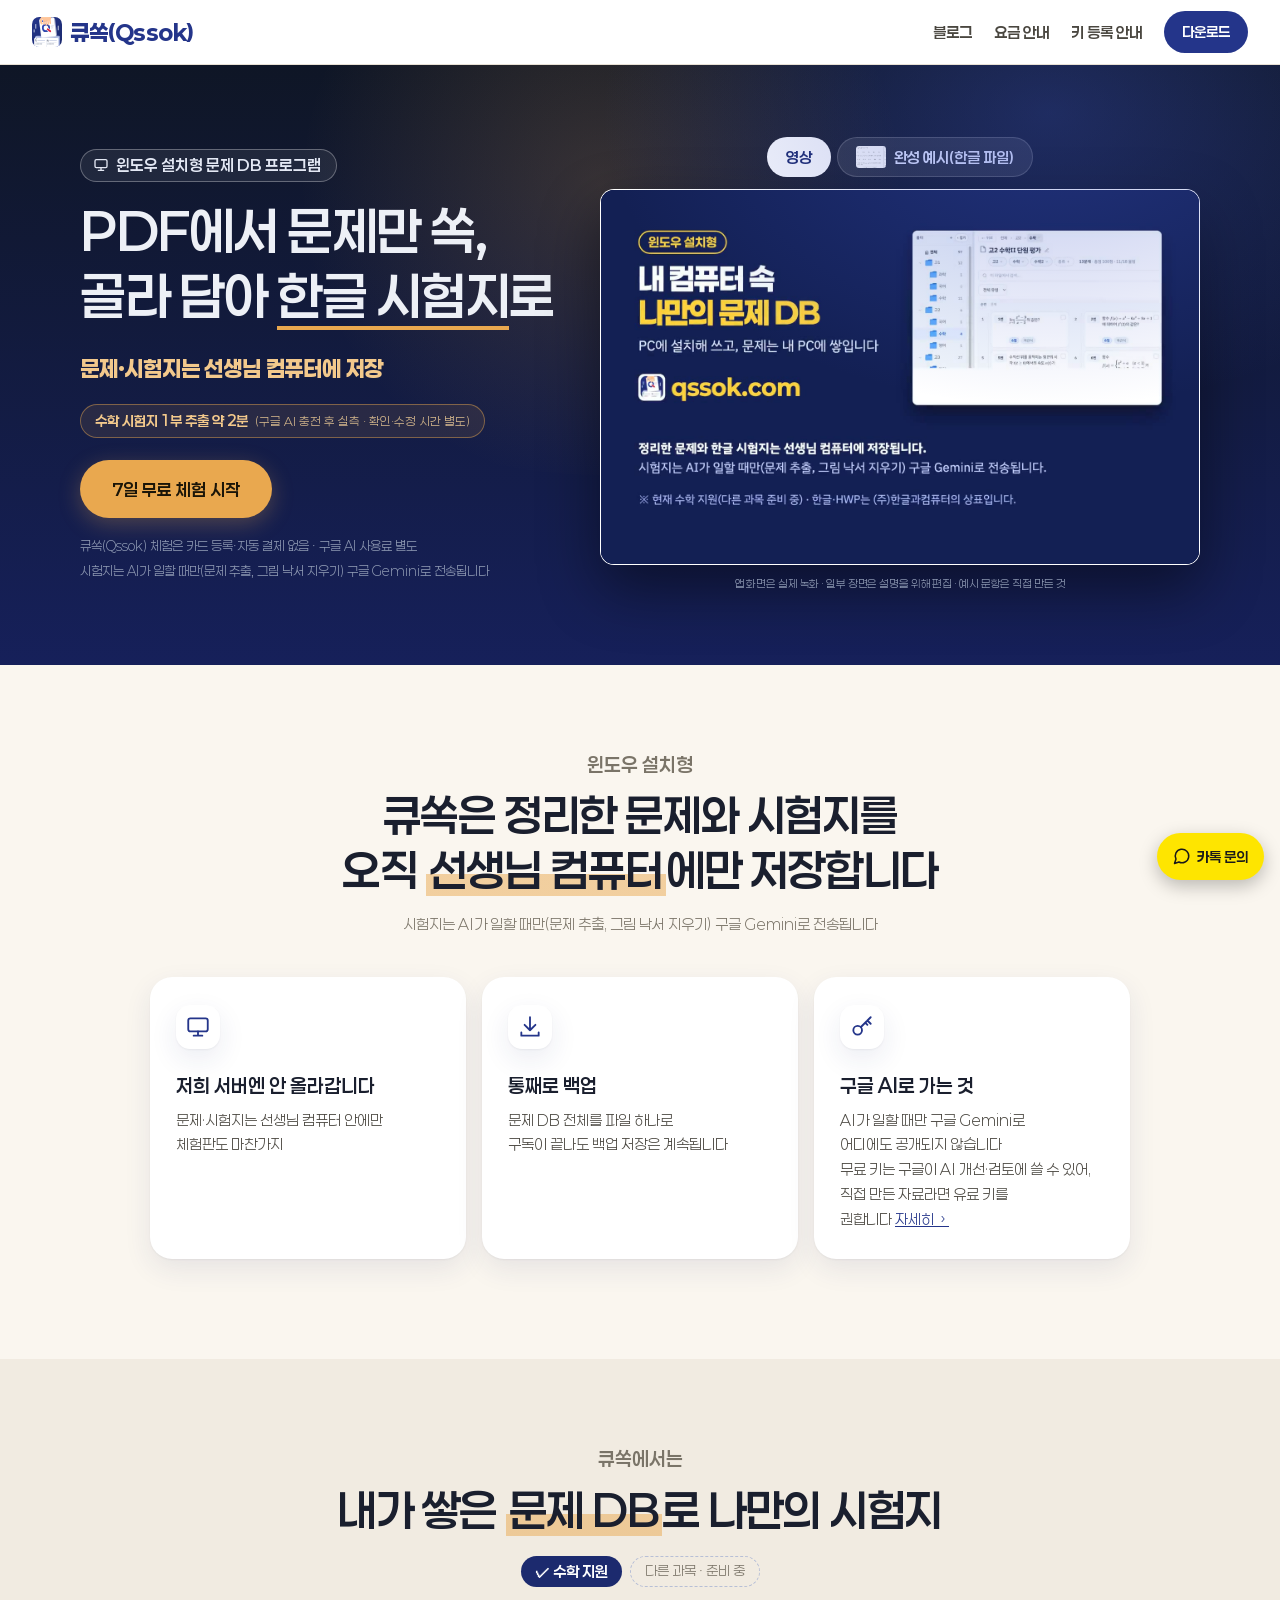
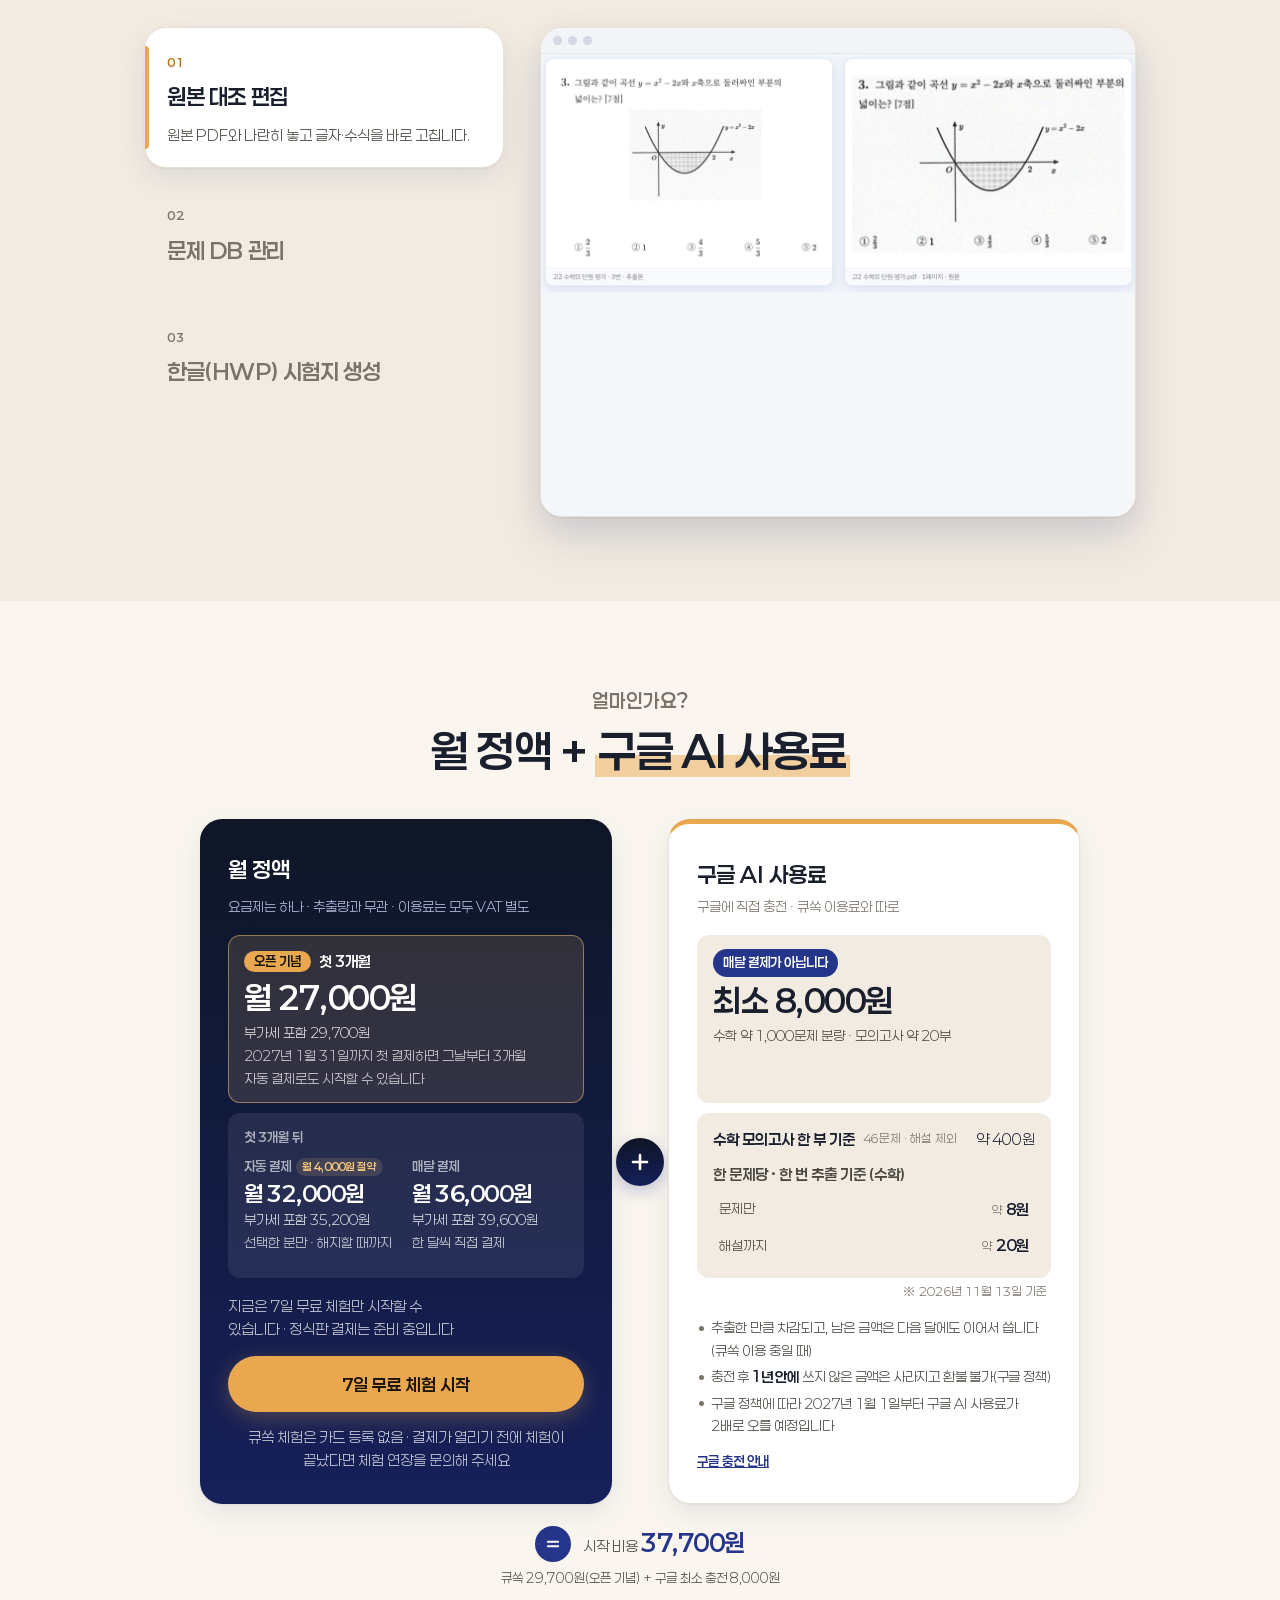
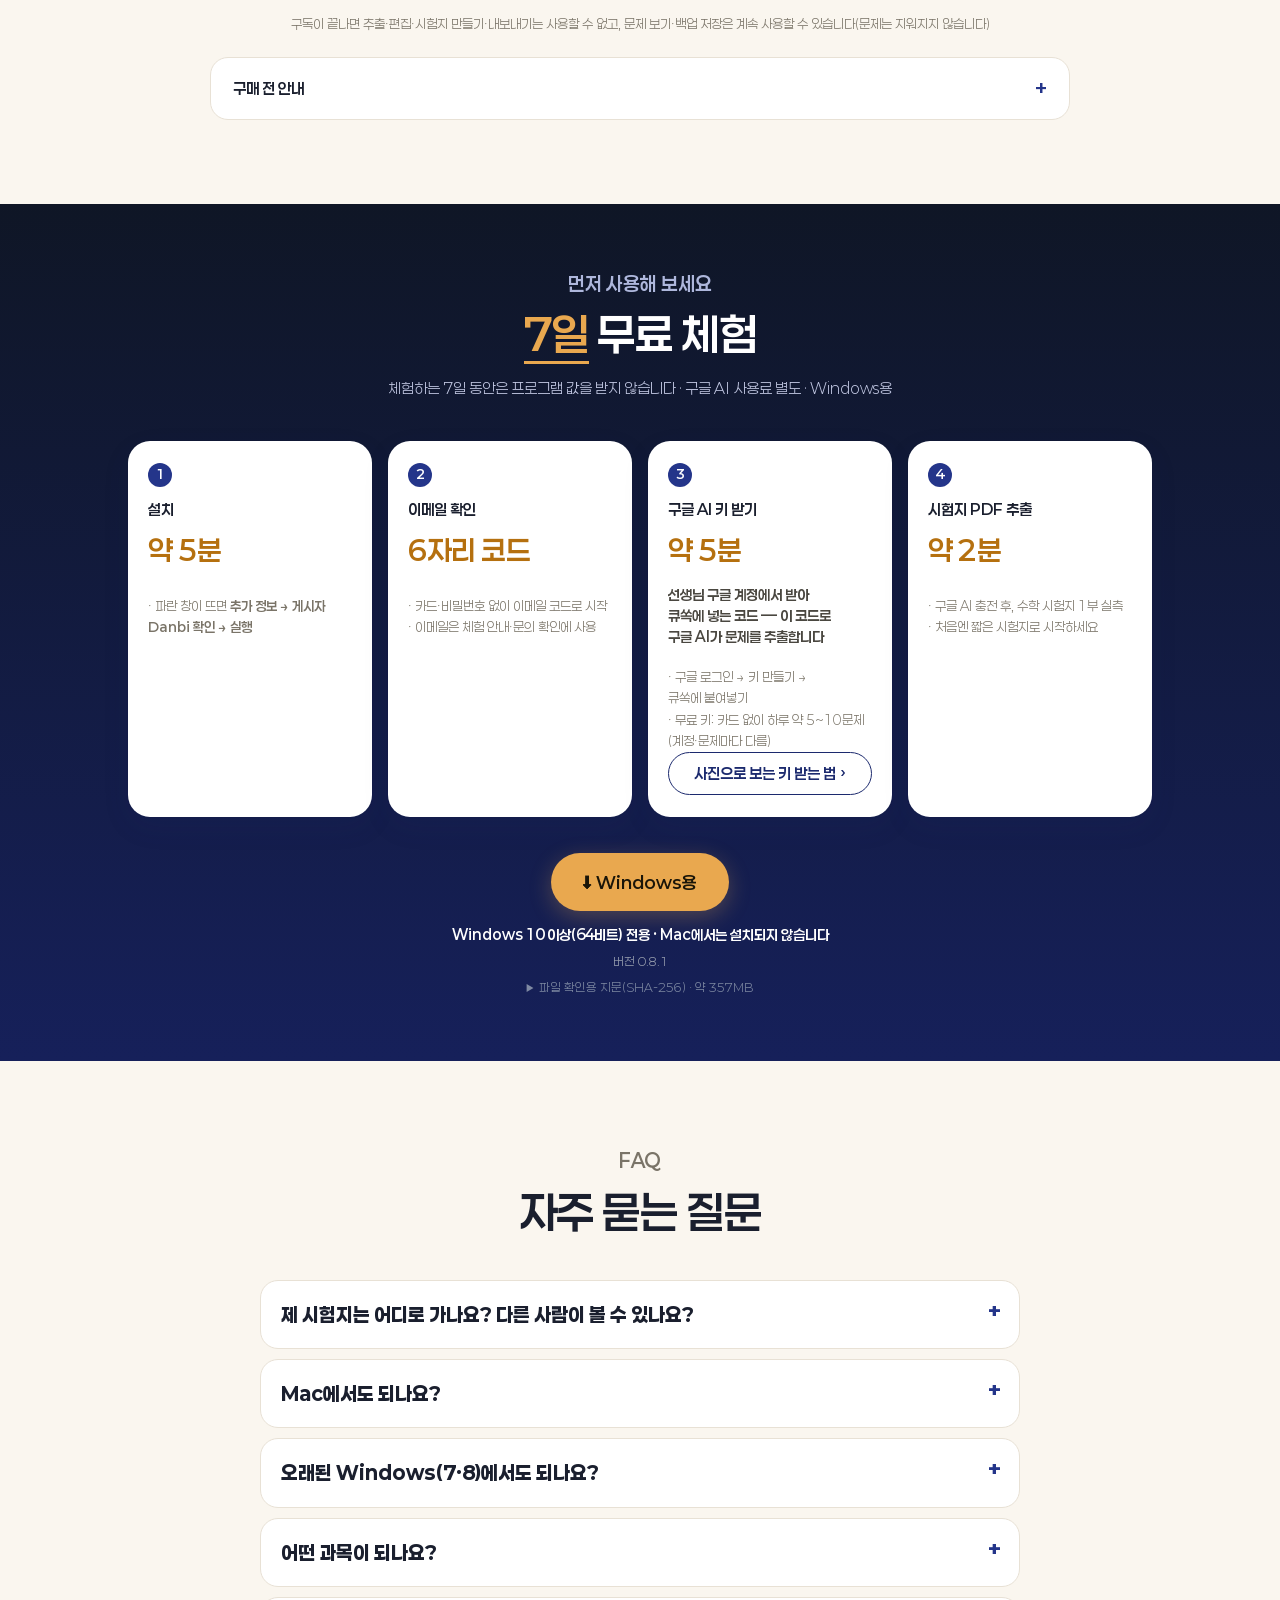
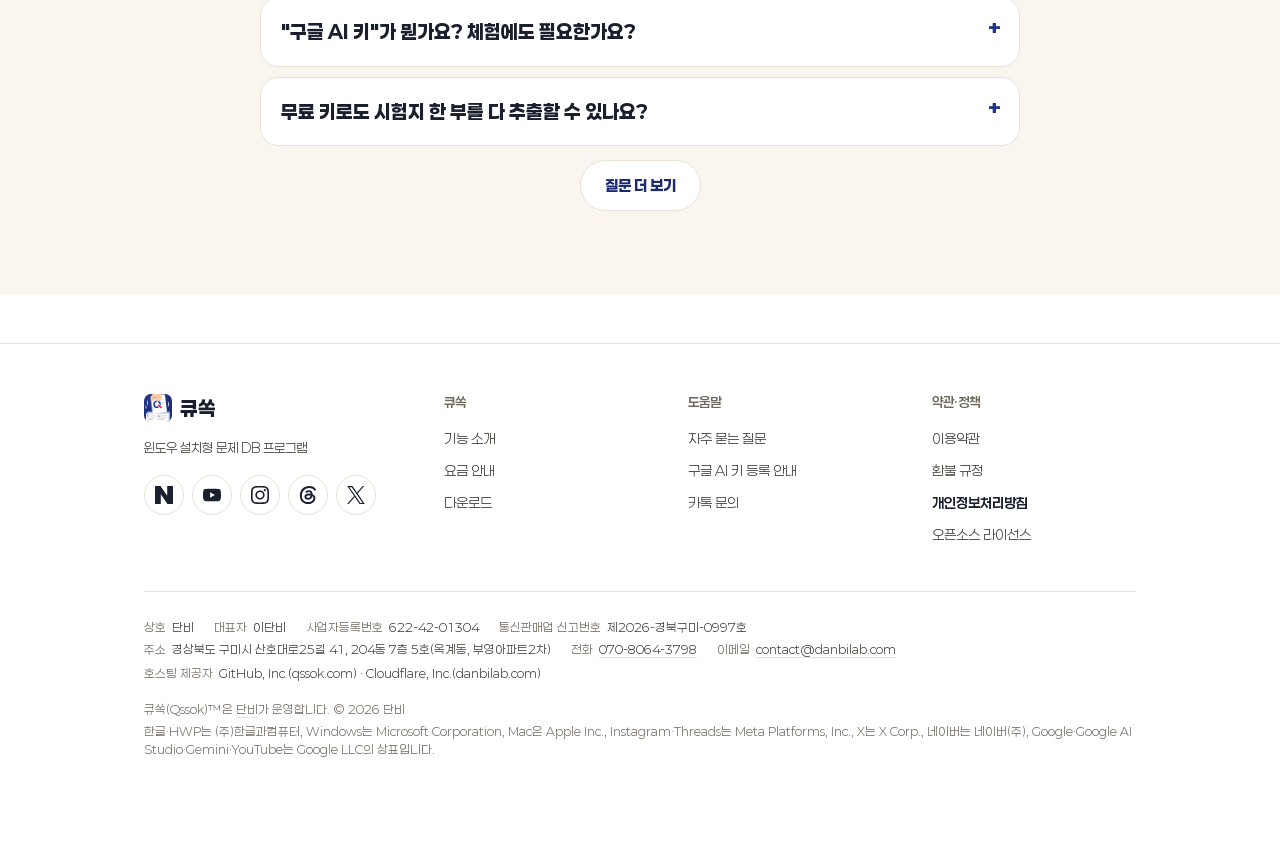
==== commit 05d289b3: "통신판매업 신고번호 · 약관 1.7 링크 · 자동 결제 동의 칸 짧은 판 (exam-builder 659bb57) Co-Authored-By: Claude Opus 5.5 <nor" ====
--- a/index.html
+++ b/index.html
@@ -891,7 +891,7 @@
       <p>이미 내보낸 한글(HWP) 파일은 구독과 관계없이 계속 사용할 수 있습니다.</p>
       <p>다시 구독하면 기존 문제·시험지 데이터를 그대로 이어서 사용할 수 있습니다.</p>
       <p>오픈 기념 금액은 컴퓨터 번호마다 따로 적용됩니다. 그 번호로 2027년 1월 31일까지 첫 결제하면 첫 결제 포함 3개월까지입니다(첫 결제일부터 3개월 안에 3번). 전액 환불된 결제는 세지 않고, 중간에 환불한 결제는 1번으로 셉니다. 중간에 쉬어도 기간은 늘어나지 않습니다. 컴퓨터를 옮기거나 번호를 고쳐 번호가 달라져도 대상 여부는 처음 번호의 첫 결제일과 횟수로 봅니다. 2027년 2월 1일부터 처음 결제하시면 매달 결제 금액입니다.</p>
-      <p>자동 결제는 선택한 분만 해당되며, 해지할 때까지 매달 자동 결제됩니다. 오픈 기념을 ‘자동 결제로 시작’하면 4개월째부터 월 32,000원(부가세 포함 35,200원)으로 자동 결제됩니다. 바뀌기 전에 메일로 다시 동의를 받고, 동의하지 않으면 자동 결제가 끝납니다.</p>
+      <p>자동 결제는 선택한 분만 해당되며, 해지할 때까지 매달 자동 결제됩니다. 오픈 기념을 ‘자동 결제로 시작’하면 첫 3개월은 자동 결제되고, 4개월째부터 월 32,000원(부가세 포함 35,200원)은 4번째 결제일 14일 전에 메일로 다시 동의를 받아 동의하신 경우에만 결제합니다. 동의하지 않거나 답이 없으면 자동 결제가 끝납니다.</p>
       <p>정식판 결제 일정은 달라질 수 있습니다. 구글 충전 잔액은 구글 계정에 남으며, 큐쏙 이용 중이면 다음 달에도 이어서 쓸 수 있습니다.</p>
       <p>월 이용료가 바뀌면 한 달 전에 미리 알리고, 이미 결제한 기간에는 적용하지 않습니다.</p>
       <p>체험은 컴퓨터 한 대, 이메일 하나에 한 번입니다. 이미 체험한 이메일로 다른 컴퓨터에서 신청하면 체험 없이 그 컴퓨터의 번호만 발급하며, 그 컴퓨터도 체험한 컴퓨터로 기록됩니다.</p>
@@ -1014,7 +1014,7 @@
         </details>
         <details>
           <summary>환불되나요?</summary>
-          <div class="ans"><p class="lead">네. 이용 기간이 시작되기 전이거나 결제한 날 요청하면 전액 환불합니다.</p><ul><li>이용 기간이 시작된 뒤에는 지난 날수만큼 빼고 환불합니다.</li><li>결제 이메일과 컴퓨터 번호를 contact@danbilab.com으로 보내 주세요. 메일을 받은 날부터 3영업일 안에 결제를 취소합니다.</li></ul><p class="note">구글 AI 충전 금액은 구글에 낸 돈이라 큐쏙이 환불할 수 없습니다. 자세한 기준은 <a href="https://danbilab.com/terms/v1.6/#art9" target="_blank" rel="noopener">이용약관 제9조</a></p></div>
+          <div class="ans"><p class="lead">네. 이용 기간이 시작되기 전이거나 결제한 날 요청하면 전액 환불합니다.</p><ul><li>이용 기간이 시작된 뒤에는 지난 날수만큼 빼고 환불합니다.</li><li>결제 이메일과 컴퓨터 번호를 contact@danbilab.com으로 보내 주세요. 메일을 받은 날부터 3영업일 안에 결제를 취소합니다.</li></ul><p class="note">구글 AI 충전 금액은 구글에 낸 돈이라 큐쏙이 환불할 수 없습니다. 자세한 기준은 <a href="https://danbilab.com/terms/v1.7/#art9" target="_blank" rel="noopener">이용약관 제9조</a></p></div>
         </details>
       </details>
     </div>
@@ -1029,10 +1029,10 @@
 <div class="sf-cols" role="navigation" aria-label="큐쏙 사이트 안내">
 <div class="sf-col sf-c1"><p class="sf-h">큐쏙</p><ul><li><a href="https://qssok.com/#features">기능 소개</a></li><li><a href="https://qssok.com/#pricing">요금 안내</a></li><li><a href="https://qssok.com/#download">다운로드</a></li></ul></div>
 <div class="sf-col sf-c2"><p class="sf-h">도움말</p><ul><li class="o-faq"><a href="https://qssok.com/#faq">자주 묻는 질문</a></li><li class="o-key"><a href="https://qssok.com/guide/ai-key/">구글 AI 키 등록 안내</a></li><li class="o-kakao"><a href="https://open.kakao.com/o/swrvSxUi" target="_blank" rel="noopener">카톡 문의</a></li></ul></div>
-<div class="sf-col sf-c3"><p class="sf-h">약관·정책</p><ul><li class="o-terms"><a href="https://danbilab.com/terms/">이용약관</a></li><li class="o-refund"><a href="https://danbilab.com/terms/v1.6/#art9">환불 규정</a></li><li class="o-pp"><a href="https://danbilab.com/privacy/"><strong>개인정보처리방침</strong></a></li><li class="o-lic"><a href="https://danbilab.com/licenses/">오픈소스 라이선스</a></li></ul></div>
+<div class="sf-col sf-c3"><p class="sf-h">약관·정책</p><ul><li class="o-terms"><a href="https://danbilab.com/terms/">이용약관</a></li><li class="o-refund"><a href="https://danbilab.com/terms/v1.7/#art9">환불 규정</a></li><li class="o-pp"><a href="https://danbilab.com/privacy/"><strong>개인정보처리방침</strong></a></li><li class="o-lic"><a href="https://danbilab.com/licenses/">오픈소스 라이선스</a></li></ul></div>
 </div>
 </div>
-<div class="sf-biz"><dl><div class="sf-pc"><dt>상호</dt><dd>단비</dd></div><div class="sf-pc"><dt>대표자</dt><dd>이단비</dd></div><div class="sf-mo"><dt>상호·대표자</dt><dd>단비 · 이단비</dd></div><div><dt>사업자등록번호</dt><dd>622-42-01304</dd></div><div><dt>통신판매업 신고</dt><dd>준비 중</dd></div></dl><dl><div class="sf-wr"><dt>주소</dt><dd>경상북도 구미시 산호대로25길 41, 204동 7층 5호(옥계동, 부영아파트2차)</dd></div><div><dt>전화</dt><dd><a class="sf-u" href="tel:070-8064-3798">070-8064-3798</a></dd></div><div><dt>이메일</dt><dd><a class="sf-u" href="mailto:contact@danbilab.com">contact@danbilab.com</a></dd></div><div class="sf-wr"><dt>호스팅 제공자</dt><dd><span class="sf-h1">GitHub, Inc.<wbr>(qssok.com)</span><span class="sf-hs"> · </span><span class="sf-h1">Cloudflare, Inc.<wbr>(danbilab.com)</span></dd></div></dl></div>
+<div class="sf-biz"><dl><div class="sf-pc"><dt>상호</dt><dd>단비</dd></div><div class="sf-pc"><dt>대표자</dt><dd>이단비</dd></div><div class="sf-mo"><dt>상호·대표자</dt><dd>단비 · 이단비</dd></div><div><dt>사업자등록번호</dt><dd>622-42-01304</dd></div><div><dt>통신판매업 신고번호</dt><dd>제2026-경북구미-0997호</dd></div></dl><dl><div class="sf-wr"><dt>주소</dt><dd>경상북도 구미시 산호대로25길 41, 204동 7층 5호(옥계동, 부영아파트2차)</dd></div><div><dt>전화</dt><dd><a class="sf-u" href="tel:070-8064-3798">070-8064-3798</a></dd></div><div><dt>이메일</dt><dd><a class="sf-u" href="mailto:contact@danbilab.com">contact@danbilab.com</a></dd></div><div class="sf-wr"><dt>호스팅 제공자</dt><dd><span class="sf-h1">GitHub, Inc.<wbr>(qssok.com)</span><span class="sf-hs"> · </span><span class="sf-h1">Cloudflare, Inc.<wbr>(danbilab.com)</span></dd></div></dl></div>
 <p class="sf-run">큐쏙(Qssok)™은 <a class="sf-u" href="https://danbilab.com/">단비</a>가 운영합니다. © 2026 단비</p>
 <p class="sf-tm">한글·HWP는 (주)한글과컴퓨터, Windows는 Microsoft Corporation, Mac은 Apple Inc., Instagram·Threads는 Meta Platforms, Inc., X는 X Corp., 네이버는 네이버(주), Google·Google AI Studio·Gemini·YouTube는 Google LLC의 상표입니다.</p>
 </div>
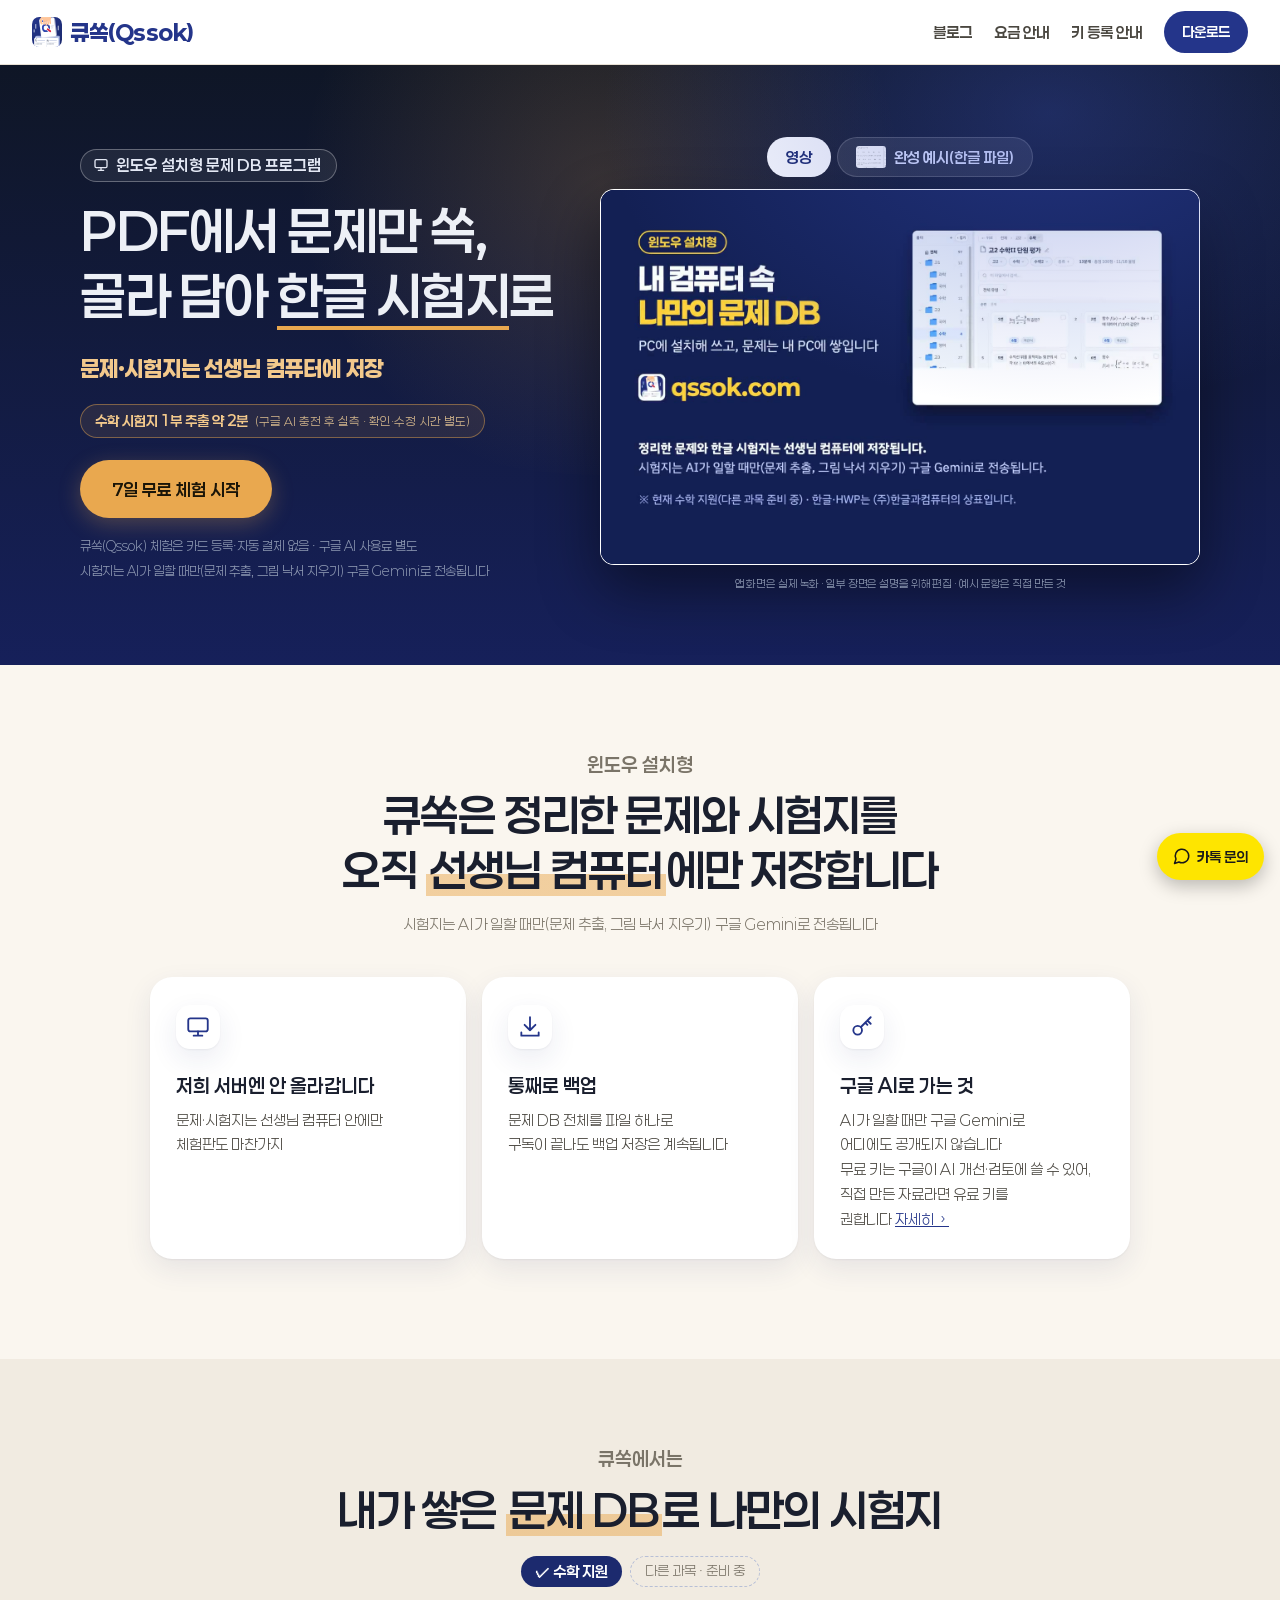
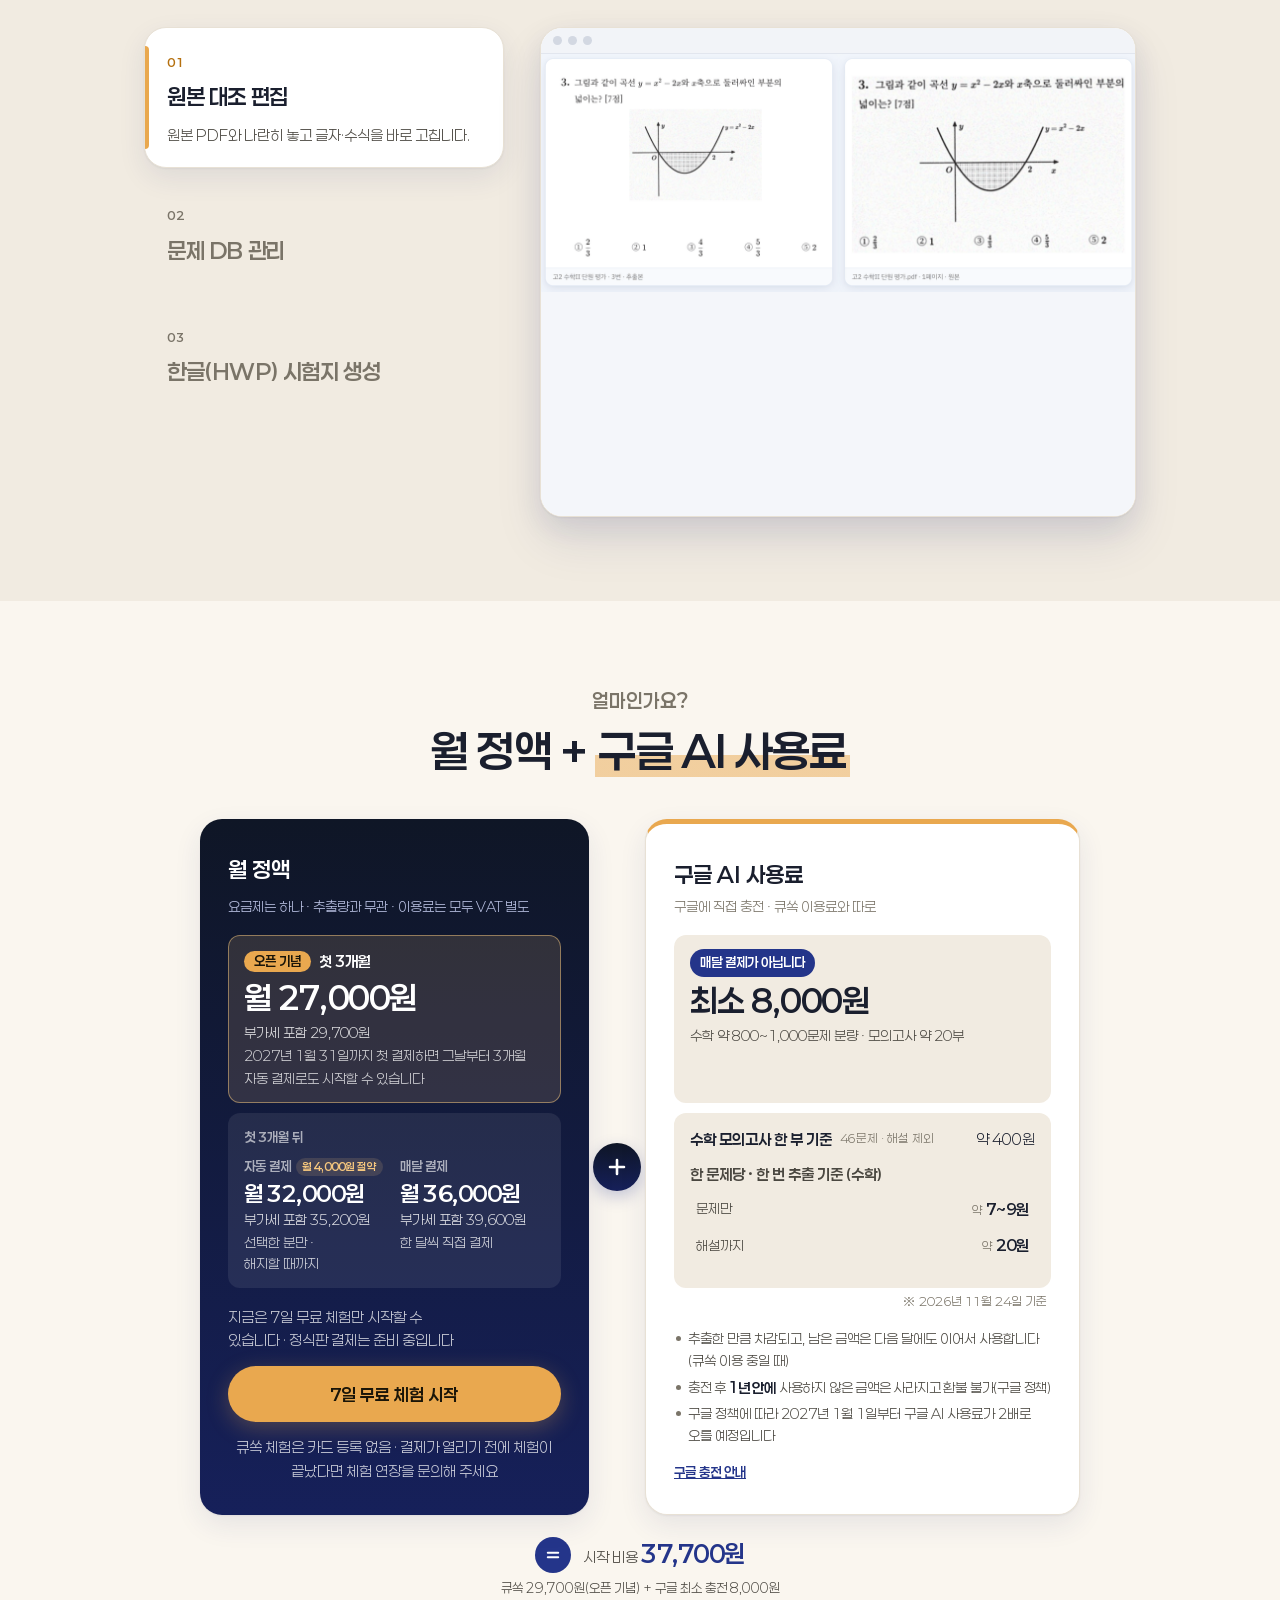
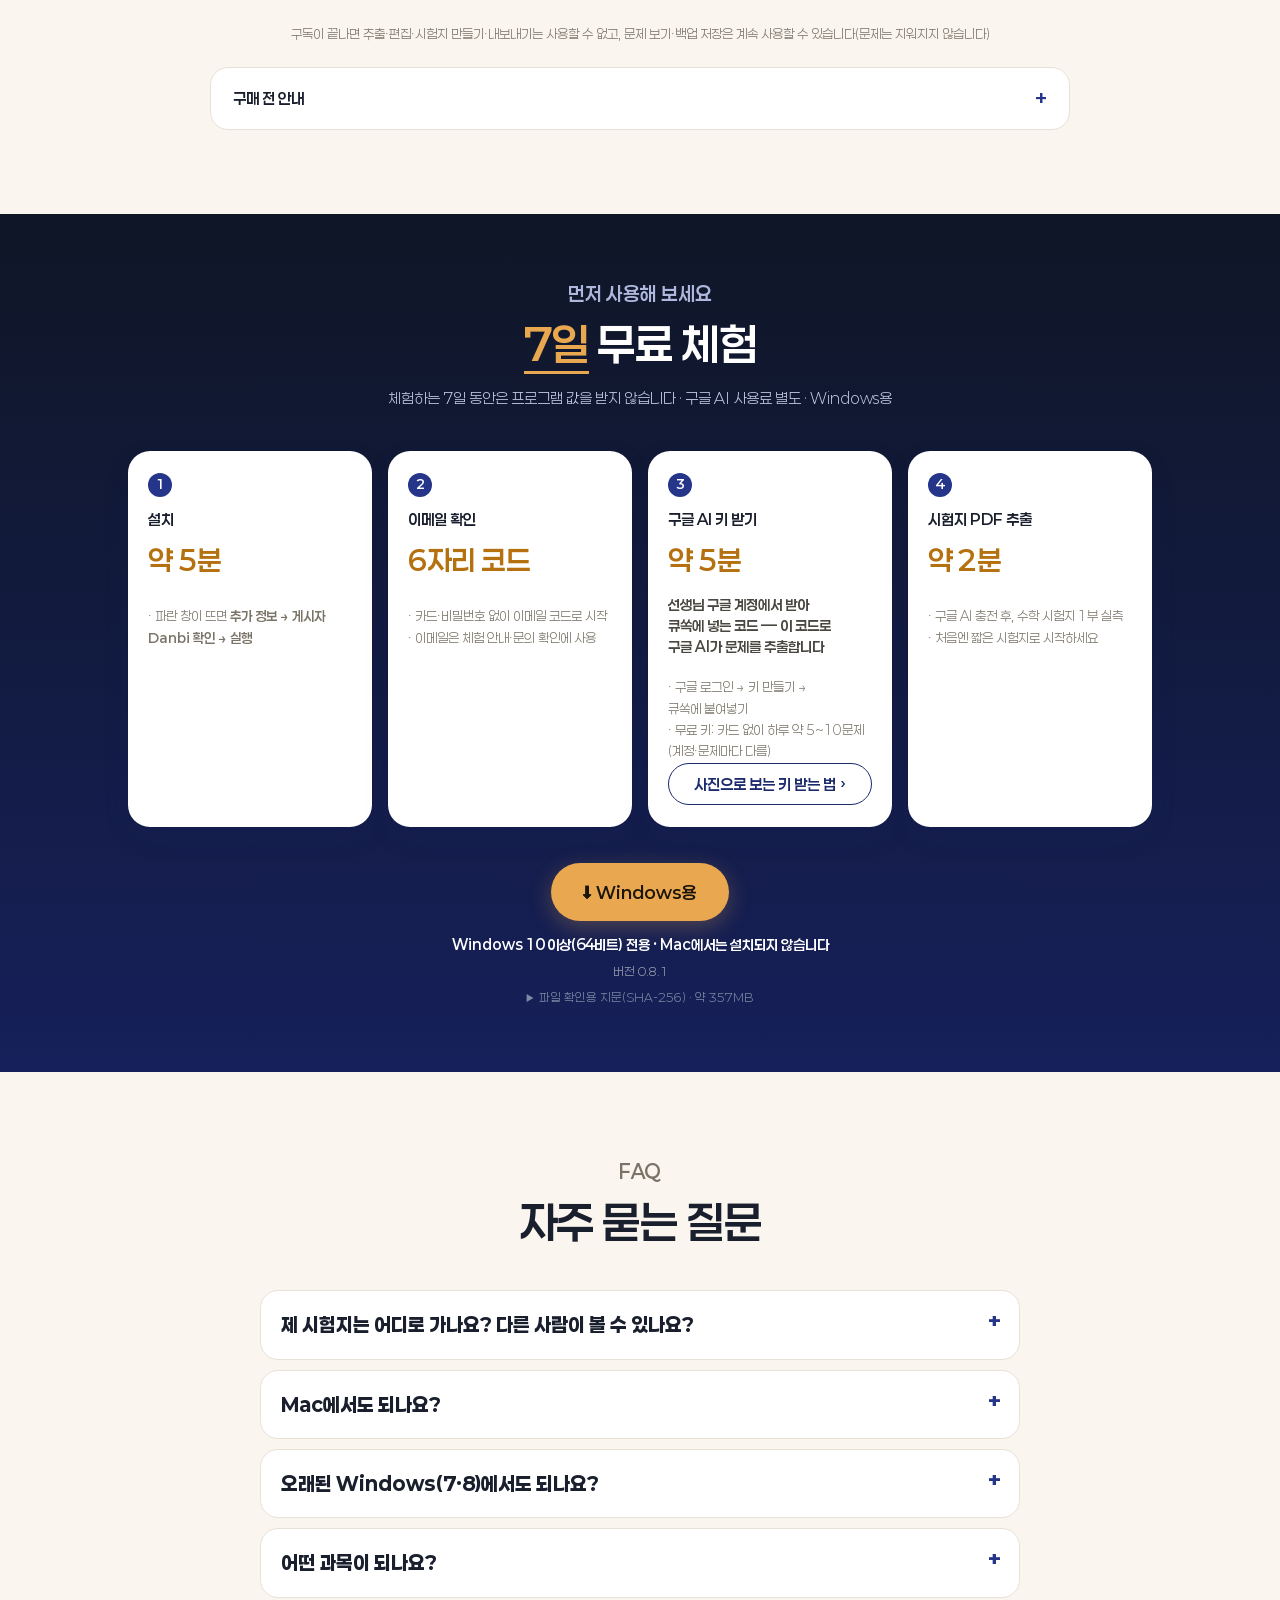
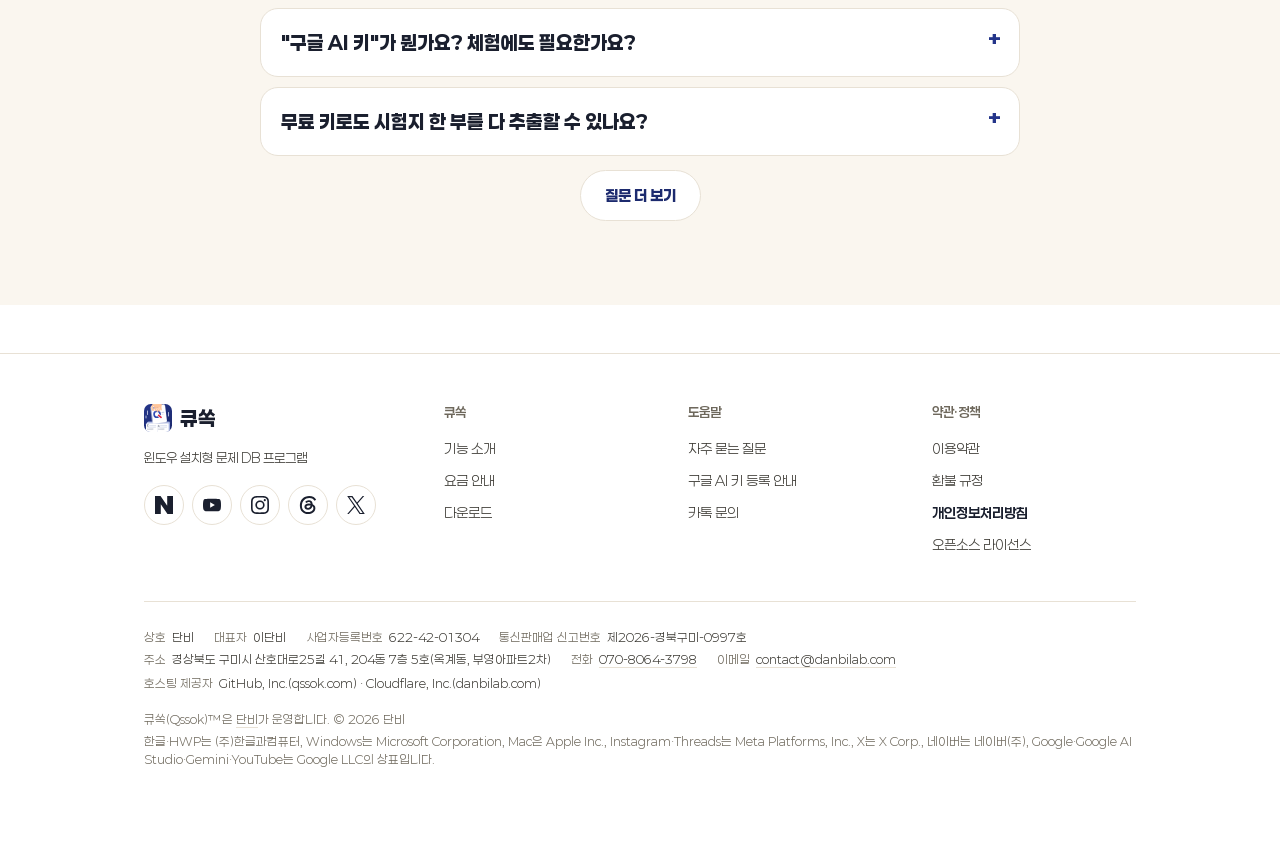
==== commit da587b55: "판매 고지 필수 업데이트 한 줄 · 충전 분량 범위(약 800~1,000문제·문제만 약 7~9원) · 약관 1.8 링크 (exam-builder 0528f18)" ====
--- a/index.html
+++ b/index.html
@@ -859,14 +859,14 @@
         <div class="plan">구글 AI 사용료</div>
         <div class="per"><span class="nw">구글에 직접 충전</span> · <span class="nw">큐쏙 이용료와 따로</span></div>
         <div class="pc-rows">
-          <div class="pc-row"><b class="t"><span class="not-monthly">매달 결제가 아닙니다</span></b><p class="big">최소 8,000원</p><small class="sm">수학 약 1,000문제 분량 · <span class="nw">모의고사 약 20부</span></small></div>
+          <div class="pc-row"><b class="t"><span class="not-monthly">매달 결제가 아닙니다</span></b><p class="big">최소 8,000원</p><small class="sm">수학 약 800~1,000문제 분량 · <span class="nw">모의고사 약 20부</span></small></div>
           <div class="pc-row"><div class="pc-hd2"><b class="t">수학 모의고사 한 부 기준 <small>46문제 · 해설 제외</small></b><p class="big2">약 400원</p></div>
-            <div class="pc-opt pc-opt-t"><p class="ai-cap">한 문제당 · 한 번 추출 기준 (수학)</p><table class="ai-table"><tbody><tr><th scope="row">문제만</th><td><small>약</small> 8원</td></tr><tr class="sol"><th scope="row">해설까지</th><td><small>약</small> 20원</td></tr></tbody></table></div>
+            <div class="pc-opt pc-opt-t"><p class="ai-cap">한 문제당 · 한 번 추출 기준 (수학)</p><table class="ai-table"><tbody><tr><th scope="row">문제만</th><td><small>약</small> 7~9원</td></tr><tr class="sol"><th scope="row">해설까지</th><td><small>약</small> 20원</td></tr></tbody></table></div>
           </div>
         </div>
         <div class="pc-foot">
-          <p class="pc-asof">※ 2026년 11월 13일 기준</p>
-          <ul class="ai-notes"><li>추출한 만큼 차감되고, 남은 금액은 다음 달에도 이어서 씁니다(큐쏙 이용 중일 때)</li><li class="oneline">충전 후 <b>1년 안에</b> 쓰지 않은 금액은 사라지고 <span class="nw">환불 불가(구글 정책)</span></li><li>구글 정책에 따라 2027년 1월 1일부터 구글 AI 사용료가 2배로 오를 예정입니다</li></ul>
+          <p class="pc-asof">※ 2026년 11월 24일 기준</p>
+          <ul class="ai-notes"><li>추출한 만큼 차감되고, 남은 금액은 다음 달에도 이어서 사용합니다(큐쏙 이용 중일 때)</li><li class="oneline">충전 후 <b>1년 안에</b> 사용하지 않은 금액은 사라지고 <span class="nw">환불 불가(구글 정책)</span></li><li>구글 정책에 따라 2027년 1월 1일부터 구글 AI 사용료가 2배로 오를 예정입니다</li></ul>
           <p class="s ai-foot"><a href="guide/ai-key/#charge">구글 충전 안내</a></p>
         </div>
       </div>
@@ -894,6 +894,7 @@
       <p>자동 결제는 선택한 분만 해당되며, 해지할 때까지 매달 자동 결제됩니다. 오픈 기념을 ‘자동 결제로 시작’하면 첫 3개월은 자동 결제되고, 4개월째부터 월 32,000원(부가세 포함 35,200원)은 4번째 결제일 14일 전에 메일로 다시 동의를 받아 동의하신 경우에만 결제합니다. 동의하지 않거나 답이 없으면 자동 결제가 끝납니다.</p>
       <p>정식판 결제 일정은 달라질 수 있습니다. 구글 충전 잔액은 구글 계정에 남으며, 큐쏙 이용 중이면 다음 달에도 이어서 쓸 수 있습니다.</p>
       <p>월 이용료가 바뀌면 한 달 전에 미리 알리고, 이미 결제한 기간에는 적용하지 않습니다.</p>
+      <p>필수 업데이트가 나오면 큐쏙 안에서 기한과 함께 알려 드립니다. 기한은 그 컴퓨터에 처음 알린 날부터 30일 이상입니다(구글 AI가 바뀌어 지금 버전의 추출이 이미 되지 않을 때는 알린 날부터). 기한이 지나도 업데이트하지 않으면 그 버전은 추출 기능만 잠기고, 문제 보기·편집, 시험지 만들기, 한글(HWP) 내보내기, 백업 저장과 저장된 데이터는 그대로입니다. 업데이트는 직접 설치하실 때만 되며, 설치하면 바로 추출할 수 있습니다. 정식판 이용 중에 지원이 끝난 Windows 등으로 설치할 수 없으면 요청하실 때 남은 기간을 환불해 드립니다.</p>
       <p>체험은 컴퓨터 한 대, 이메일 하나에 한 번입니다. 이미 체험한 이메일로 다른 컴퓨터에서 신청하면 체험 없이 그 컴퓨터의 번호만 발급하며, 그 컴퓨터도 체험한 컴퓨터로 기록됩니다.</p>
       <p>문제를 추출하려면 <b>체험 기간에도</b> 선생님이 직접 발급한 구글 AI 키(Gemini API 키)가 필요합니다.
         <span class="sub"><b>구글 AI 사용료는 구독료에 포함되지 않습니다.</b></span>
@@ -968,7 +969,7 @@
       </details>
       <details>
         <summary>무료 키로도 시험지 한 부를 다 추출할 수 있나요?</summary>
-        <div class="ans"><p class="lead">대개 못 합니다. 무료 키는 하루 약 5~10문제입니다(문제에 따라 다르고, 구글이 한도를 공개하지 않아 계정마다 다를 수 있습니다).</p><ul><li>추출한 문제는 저장되고, 다음 날 <b class="nw">이어서 추출</b>을 누르면 남은 쪽부터 추출합니다.</li><li>무료 한도는 한국 시간 오후 4시(겨울 오후 5시)에 다시 채워집니다.</li><li>한 번에 끝내려면 구글에 충전해 주세요. 최소 8,000원이면 수학 문제 약 1,000문제입니다(2026년 11월 13일 기준 · 구글 정책에 따라 2027년 1월 1일부터 구글 AI 사용료 2배 인상 예정). <a href="guide/ai-key/#charge">구글 충전 안내</a></li></ul><p class="note">구글 충전 금액은 환불되지 않고, 충전일부터 1년 안에 쓰지 않으면 사라집니다(구글 정책).</p></div>
+        <div class="ans"><p class="lead">대개 못 합니다. 무료 키는 하루 약 5~10문제입니다(문제에 따라 다르고, 구글이 한도를 공개하지 않아 계정마다 다를 수 있습니다).</p><ul><li>추출한 문제는 저장되고, 다음 날 <b class="nw">이어서 추출</b>을 누르면 남은 쪽부터 추출합니다.</li><li>무료 한도는 한국 시간 오후 4시(겨울 오후 5시)에 다시 채워집니다.</li><li>한 번에 끝내려면 구글에 충전해 주세요. 최소 8,000원이면 수학 문제 약 800~1,000문제입니다(문제만 · 한 번 추출 기준 · 한 쪽에 문제가 적은 자료일수록 적은 쪽 · 2026년 11월 24일 기준 · 구글 정책에 따라 2027년 1월 1일부터 구글 AI 사용료 2배 인상 예정). <a href="guide/ai-key/#charge">구글 충전 안내</a></li></ul><p class="note">구글 충전 금액은 환불되지 않고, 충전일부터 1년 안에 쓰지 않으면 사라집니다(구글 정책).</p></div>
       </details>
       <details class="more">
         <summary>질문 더 보기</summary>
@@ -1014,7 +1015,7 @@
         </details>
         <details>
           <summary>환불되나요?</summary>
-          <div class="ans"><p class="lead">네. 이용 기간이 시작되기 전이거나 결제한 날 요청하면 전액 환불합니다.</p><ul><li>이용 기간이 시작된 뒤에는 지난 날수만큼 빼고 환불합니다.</li><li>결제 이메일과 컴퓨터 번호를 contact@danbilab.com으로 보내 주세요. 메일을 받은 날부터 3영업일 안에 결제를 취소합니다.</li></ul><p class="note">구글 AI 충전 금액은 구글에 낸 돈이라 큐쏙이 환불할 수 없습니다. 자세한 기준은 <a href="https://danbilab.com/terms/v1.7/#art9" target="_blank" rel="noopener">이용약관 제9조</a></p></div>
+          <div class="ans"><p class="lead">네. 이용 기간이 시작되기 전이거나 결제한 날 요청하면 전액 환불합니다.</p><ul><li>이용 기간이 시작된 뒤에는 지난 날수만큼 빼고 환불합니다.</li><li>결제 이메일과 컴퓨터 번호를 contact@danbilab.com으로 보내 주세요. 메일을 받은 날부터 3영업일 안에 결제를 취소합니다.</li></ul><p class="note">구글 AI 충전 금액은 구글에 낸 돈이라 큐쏙이 환불할 수 없습니다. 자세한 기준은 <a href="https://danbilab.com/terms/v1.8/#art9" target="_blank" rel="noopener">이용약관 제9조</a></p></div>
         </details>
       </details>
     </div>
@@ -1029,7 +1030,7 @@
 <div class="sf-cols" role="navigation" aria-label="큐쏙 사이트 안내">
 <div class="sf-col sf-c1"><p class="sf-h">큐쏙</p><ul><li><a href="https://qssok.com/#features">기능 소개</a></li><li><a href="https://qssok.com/#pricing">요금 안내</a></li><li><a href="https://qssok.com/#download">다운로드</a></li></ul></div>
 <div class="sf-col sf-c2"><p class="sf-h">도움말</p><ul><li class="o-faq"><a href="https://qssok.com/#faq">자주 묻는 질문</a></li><li class="o-key"><a href="https://qssok.com/guide/ai-key/">구글 AI 키 등록 안내</a></li><li class="o-kakao"><a href="https://open.kakao.com/o/swrvSxUi" target="_blank" rel="noopener">카톡 문의</a></li></ul></div>
-<div class="sf-col sf-c3"><p class="sf-h">약관·정책</p><ul><li class="o-terms"><a href="https://danbilab.com/terms/">이용약관</a></li><li class="o-refund"><a href="https://danbilab.com/terms/v1.7/#art9">환불 규정</a></li><li class="o-pp"><a href="https://danbilab.com/privacy/"><strong>개인정보처리방침</strong></a></li><li class="o-lic"><a href="https://danbilab.com/licenses/">오픈소스 라이선스</a></li></ul></div>
+<div class="sf-col sf-c3"><p class="sf-h">약관·정책</p><ul><li class="o-terms"><a href="https://danbilab.com/terms/">이용약관</a></li><li class="o-refund"><a href="https://danbilab.com/terms/v1.8/#art9">환불 규정</a></li><li class="o-pp"><a href="https://danbilab.com/privacy/"><strong>개인정보처리방침</strong></a></li><li class="o-lic"><a href="https://danbilab.com/licenses/">오픈소스 라이선스</a></li></ul></div>
 </div>
 </div>
 <div class="sf-biz"><dl><div class="sf-pc"><dt>상호</dt><dd>단비</dd></div><div class="sf-pc"><dt>대표자</dt><dd>이단비</dd></div><div class="sf-mo"><dt>상호·대표자</dt><dd>단비 · 이단비</dd></div><div><dt>사업자등록번호</dt><dd>622-42-01304</dd></div><div><dt>통신판매업 신고번호</dt><dd>제2026-경북구미-0997호</dd></div></dl><dl><div class="sf-wr"><dt>주소</dt><dd>경상북도 구미시 산호대로25길 41, 204동 7층 5호(옥계동, 부영아파트2차)</dd></div><div><dt>전화</dt><dd><a class="sf-u" href="tel:070-8064-3798">070-8064-3798</a></dd></div><div><dt>이메일</dt><dd><a class="sf-u" href="mailto:contact@danbilab.com">contact@danbilab.com</a></dd></div><div class="sf-wr"><dt>호스팅 제공자</dt><dd><span class="sf-h1">GitHub, Inc.<wbr>(qssok.com)</span><span class="sf-hs"> · </span><span class="sf-h1">Cloudflare, Inc.<wbr>(danbilab.com)</span></dd></div></dl></div>
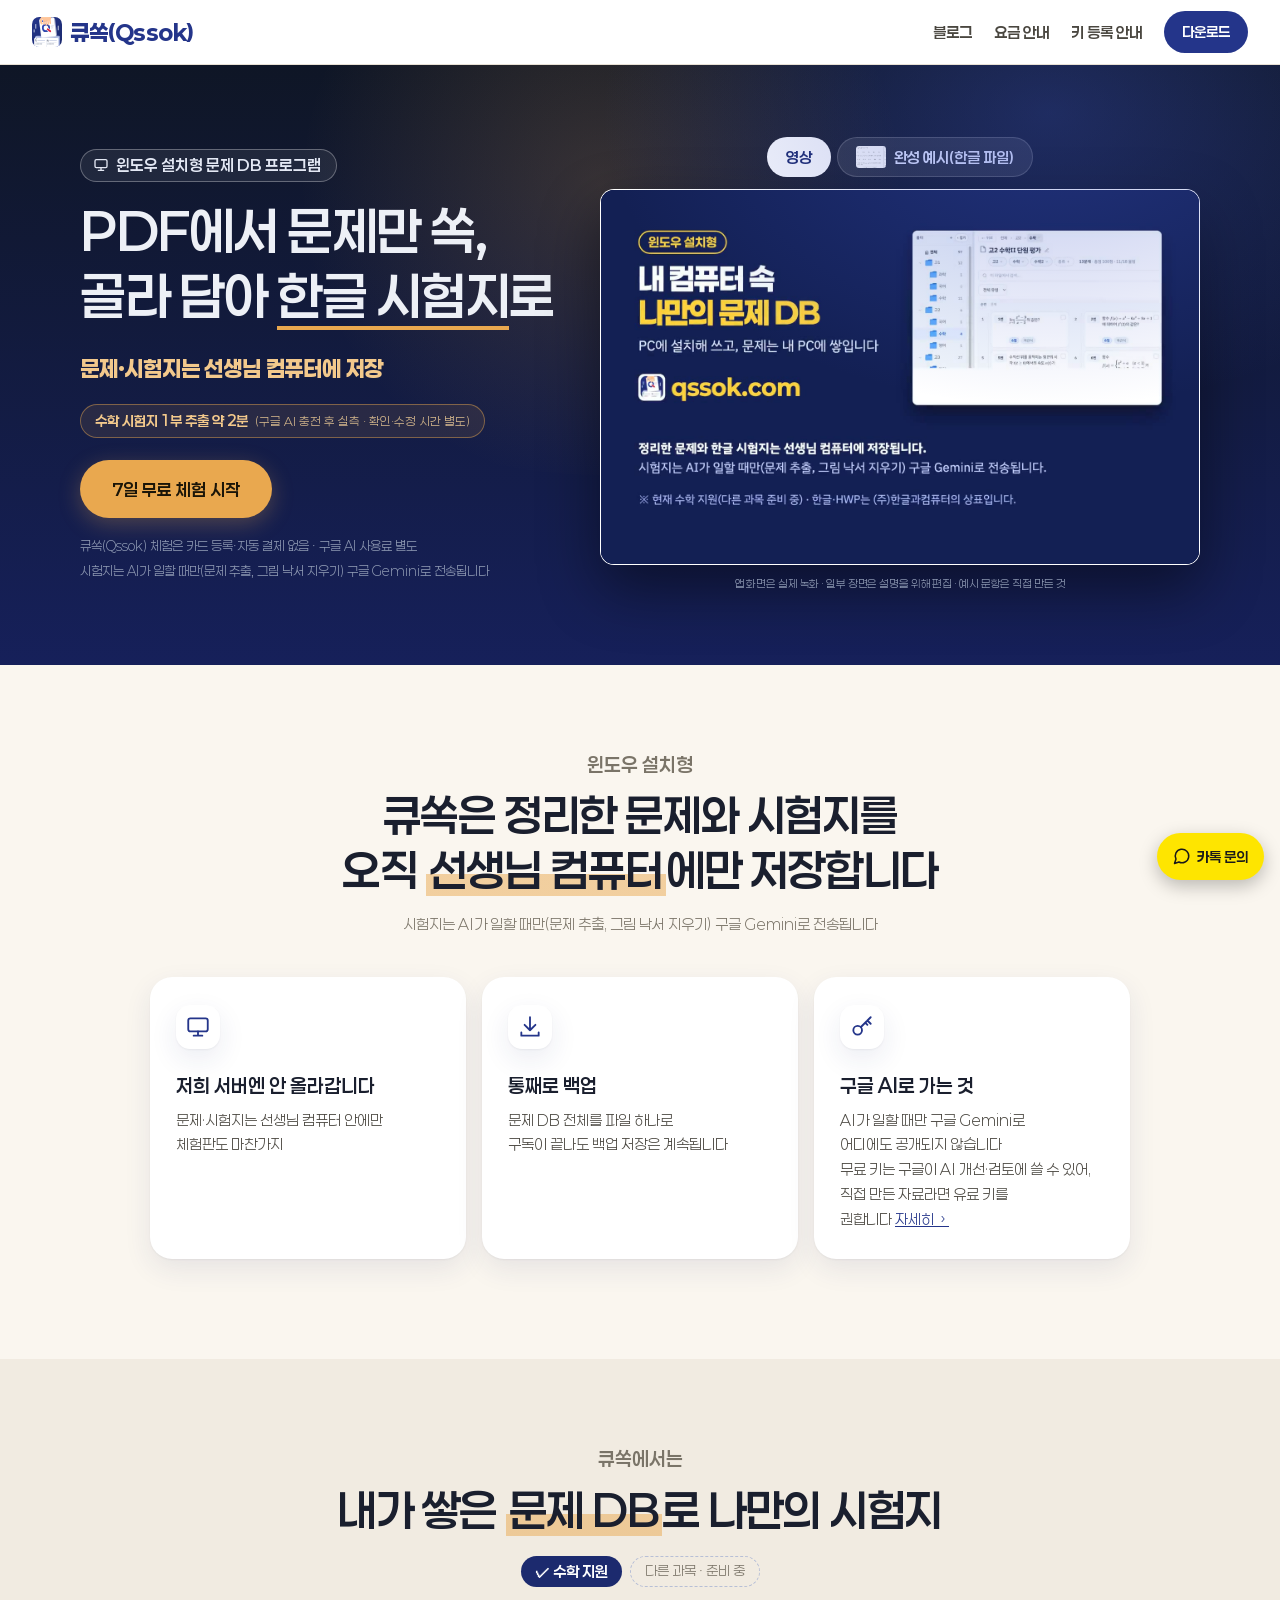
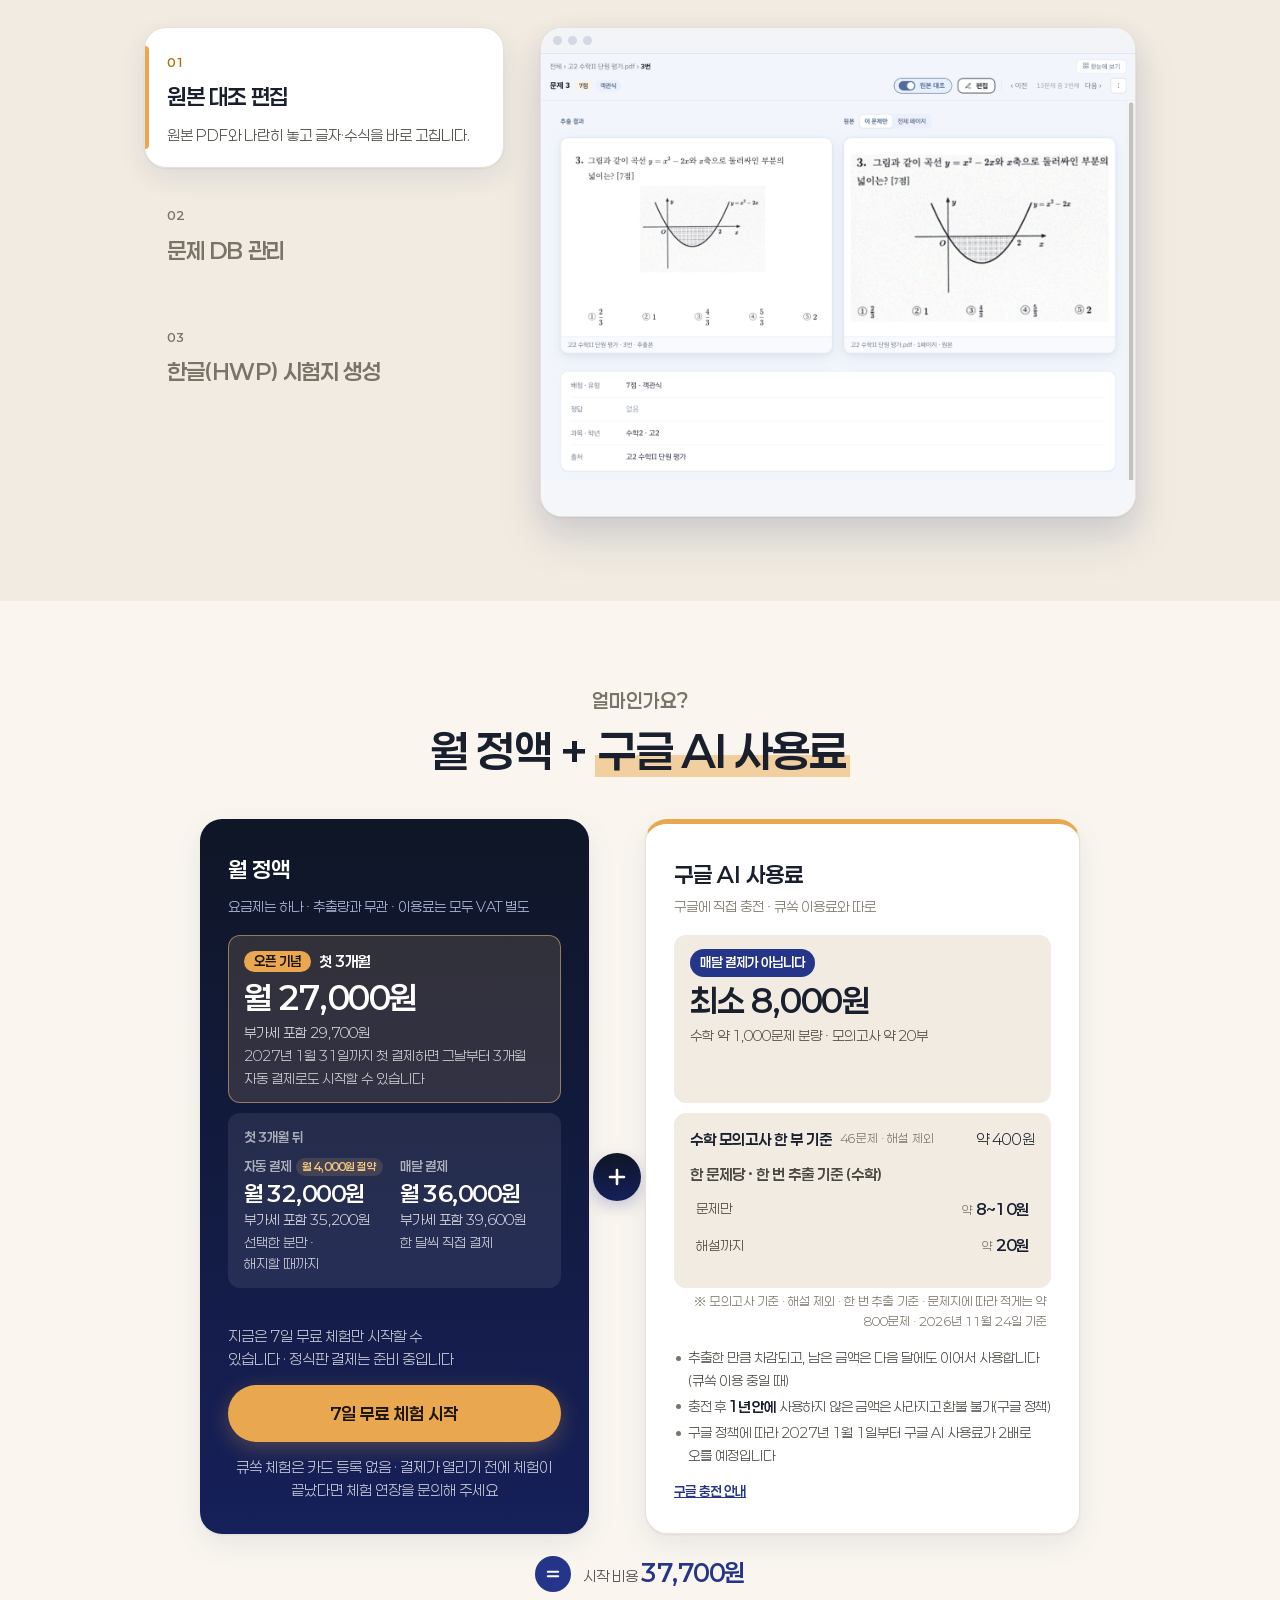
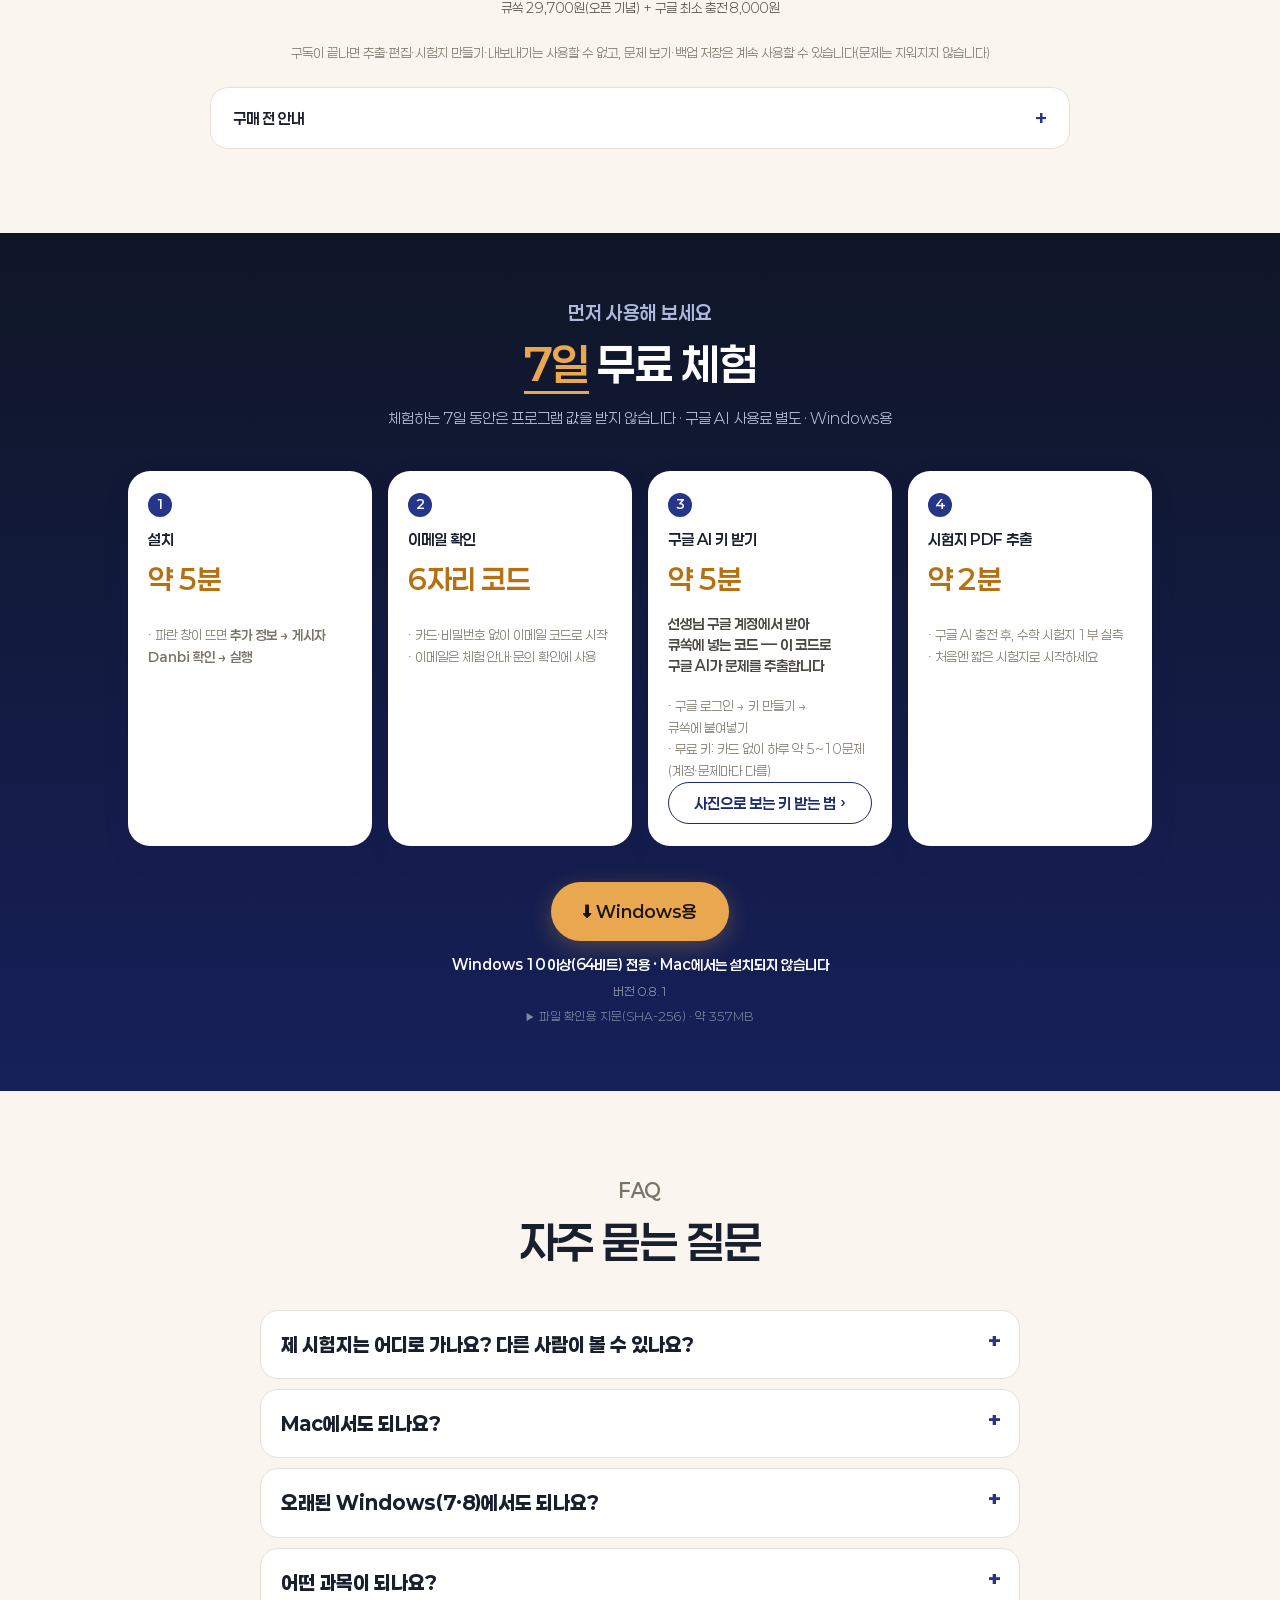
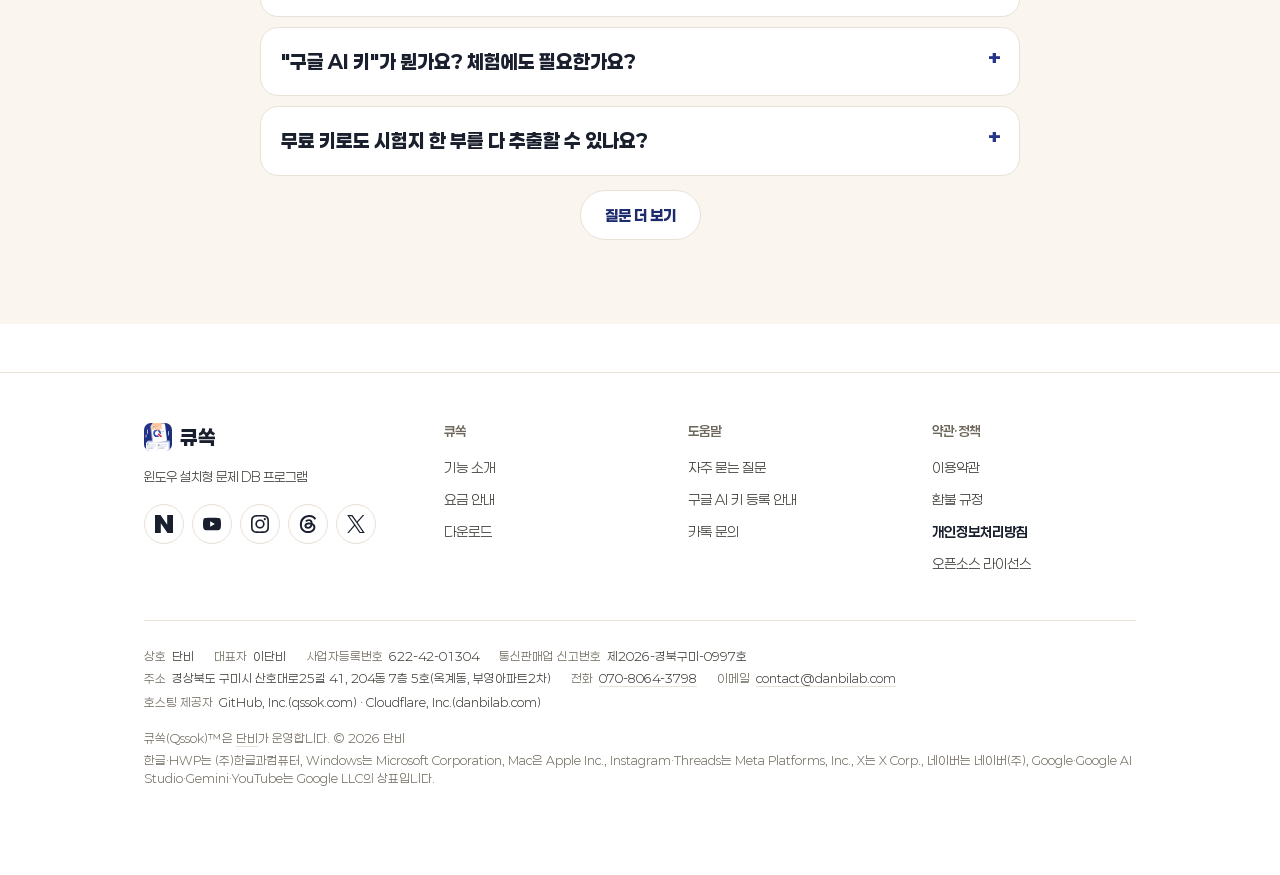
==== commit 0f4377f0: "「쓰다」 문구 정리(이미 든 AI 사용료·한도 문구 인용·판매 잠금 안내·홈 FAQ) · 충전 분량 「약 1,000문제」·문제만 약 8~10원 (exam-builder 3b1bca" ====
--- a/index.html
+++ b/index.html
@@ -859,13 +859,13 @@
         <div class="plan">구글 AI 사용료</div>
         <div class="per"><span class="nw">구글에 직접 충전</span> · <span class="nw">큐쏙 이용료와 따로</span></div>
         <div class="pc-rows">
-          <div class="pc-row"><b class="t"><span class="not-monthly">매달 결제가 아닙니다</span></b><p class="big">최소 8,000원</p><small class="sm">수학 약 800~1,000문제 분량 · <span class="nw">모의고사 약 20부</span></small></div>
+          <div class="pc-row"><b class="t"><span class="not-monthly">매달 결제가 아닙니다</span></b><p class="big">최소 8,000원</p><small class="sm">수학 약 1,000문제 분량 · <span class="nw">모의고사 약 20부</span></small></div>
           <div class="pc-row"><div class="pc-hd2"><b class="t">수학 모의고사 한 부 기준 <small>46문제 · 해설 제외</small></b><p class="big2">약 400원</p></div>
-            <div class="pc-opt pc-opt-t"><p class="ai-cap">한 문제당 · 한 번 추출 기준 (수학)</p><table class="ai-table"><tbody><tr><th scope="row">문제만</th><td><small>약</small> 7~9원</td></tr><tr class="sol"><th scope="row">해설까지</th><td><small>약</small> 20원</td></tr></tbody></table></div>
+            <div class="pc-opt pc-opt-t"><p class="ai-cap">한 문제당 · 한 번 추출 기준 (수학)</p><table class="ai-table"><tbody><tr><th scope="row">문제만</th><td><small>약</small> 8~10원</td></tr><tr class="sol"><th scope="row">해설까지</th><td><small>약</small> 20원</td></tr></tbody></table></div>
           </div>
         </div>
         <div class="pc-foot">
-          <p class="pc-asof">※ 2026년 11월 24일 기준</p>
+          <p class="pc-asof">※ 모의고사 기준 · 해설 제외 · 한 번 추출 기준 · 문제지에 따라 적게는 약 800문제 · 2026년 11월 24일 기준</p>
           <ul class="ai-notes"><li>추출한 만큼 차감되고, 남은 금액은 다음 달에도 이어서 사용합니다(큐쏙 이용 중일 때)</li><li class="oneline">충전 후 <b>1년 안에</b> 사용하지 않은 금액은 사라지고 <span class="nw">환불 불가(구글 정책)</span></li><li>구글 정책에 따라 2027년 1월 1일부터 구글 AI 사용료가 2배로 오를 예정입니다</li></ul>
           <p class="s ai-foot"><a href="guide/ai-key/#charge">구글 충전 안내</a></p>
         </div>
@@ -892,7 +892,7 @@
       <p>다시 구독하면 기존 문제·시험지 데이터를 그대로 이어서 사용할 수 있습니다.</p>
       <p>오픈 기념 금액은 컴퓨터 번호마다 따로 적용됩니다. 그 번호로 2027년 1월 31일까지 첫 결제하면 첫 결제 포함 3개월까지입니다(첫 결제일부터 3개월 안에 3번). 전액 환불된 결제는 세지 않고, 중간에 환불한 결제는 1번으로 셉니다. 중간에 쉬어도 기간은 늘어나지 않습니다. 컴퓨터를 옮기거나 번호를 고쳐 번호가 달라져도 대상 여부는 처음 번호의 첫 결제일과 횟수로 봅니다. 2027년 2월 1일부터 처음 결제하시면 매달 결제 금액입니다.</p>
       <p>자동 결제는 선택한 분만 해당되며, 해지할 때까지 매달 자동 결제됩니다. 오픈 기념을 ‘자동 결제로 시작’하면 첫 3개월은 자동 결제되고, 4개월째부터 월 32,000원(부가세 포함 35,200원)은 4번째 결제일 14일 전에 메일로 다시 동의를 받아 동의하신 경우에만 결제합니다. 동의하지 않거나 답이 없으면 자동 결제가 끝납니다.</p>
-      <p>정식판 결제 일정은 달라질 수 있습니다. 구글 충전 잔액은 구글 계정에 남으며, 큐쏙 이용 중이면 다음 달에도 이어서 쓸 수 있습니다.</p>
+      <p>정식판 결제 일정은 달라질 수 있습니다. 구글 충전 잔액은 구글 계정에 남으며, 큐쏙 이용 중이면 다음 달에도 이어서 사용할 수 있습니다.</p>
       <p>월 이용료가 바뀌면 한 달 전에 미리 알리고, 이미 결제한 기간에는 적용하지 않습니다.</p>
       <p>필수 업데이트가 나오면 큐쏙 안에서 기한과 함께 알려 드립니다. 기한은 그 컴퓨터에 처음 알린 날부터 30일 이상입니다(구글 AI가 바뀌어 지금 버전의 추출이 이미 되지 않을 때는 알린 날부터). 기한이 지나도 업데이트하지 않으면 그 버전은 추출 기능만 잠기고, 문제 보기·편집, 시험지 만들기, 한글(HWP) 내보내기, 백업 저장과 저장된 데이터는 그대로입니다. 업데이트는 직접 설치하실 때만 되며, 설치하면 바로 추출할 수 있습니다. 정식판 이용 중에 지원이 끝난 Windows 등으로 설치할 수 없으면 요청하실 때 남은 기간을 환불해 드립니다.</p>
       <p>체험은 컴퓨터 한 대, 이메일 하나에 한 번입니다. 이미 체험한 이메일로 다른 컴퓨터에서 신청하면 체험 없이 그 컴퓨터의 번호만 발급하며, 그 컴퓨터도 체험한 컴퓨터로 기록됩니다.</p>
@@ -957,7 +957,7 @@
       </details>
       <details>
         <summary>오래된 Windows(7·8)에서도 되나요?</summary>
-        <div class="ans"><p class="lead">아니요. Windows 10 이상, 64비트 Windows에서만 쓸 수 있습니다.</p><ul><li>Windows 7·8·8.1과 32비트 Windows에서는 쓸 수 없습니다.</li><li>확인하는 곳: 설정 → 시스템 → 정보. ‘시스템 종류’가 ‘64비트 운영 체제’이고, ‘에디션’에 Windows 10 또는 11이 적혀 있으면 됩니다.</li></ul></div>
+        <div class="ans"><p class="lead">아니요. Windows 10 이상, 64비트 Windows에서만 사용할 수 있습니다.</p><ul><li>Windows 7·8·8.1과 32비트 Windows에서는 사용할 수 없습니다.</li><li>확인하는 곳: 설정 → 시스템 → 정보. ‘시스템 종류’가 ‘64비트 운영 체제’이고, ‘에디션’에 Windows 10 또는 11이 적혀 있으면 됩니다.</li></ul></div>
       </details>
       <details>
         <summary>어떤 과목이 되나요?</summary>
@@ -969,7 +969,7 @@
       </details>
       <details>
         <summary>무료 키로도 시험지 한 부를 다 추출할 수 있나요?</summary>
-        <div class="ans"><p class="lead">대개 못 합니다. 무료 키는 하루 약 5~10문제입니다(문제에 따라 다르고, 구글이 한도를 공개하지 않아 계정마다 다를 수 있습니다).</p><ul><li>추출한 문제는 저장되고, 다음 날 <b class="nw">이어서 추출</b>을 누르면 남은 쪽부터 추출합니다.</li><li>무료 한도는 한국 시간 오후 4시(겨울 오후 5시)에 다시 채워집니다.</li><li>한 번에 끝내려면 구글에 충전해 주세요. 최소 8,000원이면 수학 문제 약 800~1,000문제입니다(문제만 · 한 번 추출 기준 · 한 쪽에 문제가 적은 자료일수록 적은 쪽 · 2026년 11월 24일 기준 · 구글 정책에 따라 2027년 1월 1일부터 구글 AI 사용료 2배 인상 예정). <a href="guide/ai-key/#charge">구글 충전 안내</a></li></ul><p class="note">구글 충전 금액은 환불되지 않고, 충전일부터 1년 안에 쓰지 않으면 사라집니다(구글 정책).</p></div>
+        <div class="ans"><p class="lead">대개 못 합니다. 무료 키는 하루 약 5~10문제입니다(문제에 따라 다르고, 구글이 한도를 공개하지 않아 계정마다 다를 수 있습니다).</p><ul><li>추출한 문제는 저장되고, 다음 날 <b class="nw">이어서 추출</b>을 누르면 남은 쪽부터 추출합니다.</li><li>무료 한도는 한국 시간 오후 4시(겨울 오후 5시)에 다시 채워집니다.</li><li>한 번에 끝내려면 구글에 충전해 주세요. 최소 8,000원이면 수학 문제 약 1,000문제입니다(모의고사 기준 · 해설 제외 · 한 번 추출 기준 · 문제지에 따라 적게는 약 800문제 · 2026년 11월 24일 기준 · 구글 정책에 따라 2027년 1월 1일부터 구글 AI 사용료 2배 인상 예정). <a href="guide/ai-key/#charge">구글 충전 안내</a></li></ul><p class="note">구글 충전 금액은 환불되지 않고, 충전일부터 1년 안에 쓰지 않으면 사라집니다(구글 정책).</p></div>
       </details>
       <details class="more">
         <summary>질문 더 보기</summary>
@@ -1011,7 +1011,7 @@
         </details>
         <details>
           <summary>학원 컴퓨터 여러 대에서 쓰려면 어떻게 하나요?</summary>
-          <div class="ans"><p class="lead">컴퓨터마다 따로 결제해 주세요. 이용권 하나는 컴퓨터 1대에서 씁니다.</p><ul><li>컴퓨터마다 번호를 받아 결제합니다. 두 번째 컴퓨터부터는 큐쏙의 ‘7일 체험 시작’에 처음 체험한 이메일을 넣으면 체험 없이 그 컴퓨터의 번호만 발급합니다. 이 컴퓨터는 체험한 컴퓨터로 기록됩니다.</li><li>오픈 기념 금액도 컴퓨터 번호마다 따로 적용됩니다. 같은 컴퓨터 번호로 여러 번 결제하면 그 컴퓨터의 기간만 늘어납니다.</li><li>개인으로 결제한 정식판은 결제한 선생님 본인만, 학원(사업자)이 결제한 정식판은 그 학원의 강사·직원이 그 컴퓨터에서 쓸 수 있습니다.</li><li>문제와 시험지도 컴퓨터마다 따로 저장됩니다.</li><li>다른 선생님이 이미 체험한 컴퓨터라 체험이 안 되면 <a href="https://open.kakao.com/o/swrvSxUi" target="_blank" rel="noopener">카카오톡</a>이나 메일로 알려 주세요. 확인 후 안내해 드립니다.</li></ul><p class="note">여러 선생님이 함께 쓰시려면 <a href="https://open.kakao.com/o/swrvSxUi" target="_blank" rel="noopener">카카오톡</a>이나 메일로 문의해 주세요.</p></div>
+          <div class="ans"><p class="lead">컴퓨터마다 따로 결제해 주세요. 이용권 하나는 컴퓨터 1대에서 사용합니다.</p><ul><li>컴퓨터마다 번호를 받아 결제합니다. 두 번째 컴퓨터부터는 큐쏙의 ‘7일 체험 시작’에 처음 체험한 이메일을 넣으면 체험 없이 그 컴퓨터의 번호만 발급합니다. 이 컴퓨터는 체험한 컴퓨터로 기록됩니다.</li><li>오픈 기념 금액도 컴퓨터 번호마다 따로 적용됩니다. 같은 컴퓨터 번호로 여러 번 결제하면 그 컴퓨터의 기간만 늘어납니다.</li><li>개인으로 결제한 정식판은 결제한 선생님 본인만, 학원(사업자)이 결제한 정식판은 그 학원의 강사·직원이 그 컴퓨터에서 사용할 수 있습니다.</li><li>문제와 시험지도 컴퓨터마다 따로 저장됩니다.</li><li>다른 선생님이 이미 체험한 컴퓨터라 체험이 안 되면 <a href="https://open.kakao.com/o/swrvSxUi" target="_blank" rel="noopener">카카오톡</a>이나 메일로 알려 주세요. 확인 후 안내해 드립니다.</li></ul><p class="note">여러 선생님이 함께 쓰시려면 <a href="https://open.kakao.com/o/swrvSxUi" target="_blank" rel="noopener">카카오톡</a>이나 메일로 문의해 주세요.</p></div>
         </details>
         <details>
           <summary>환불되나요?</summary>
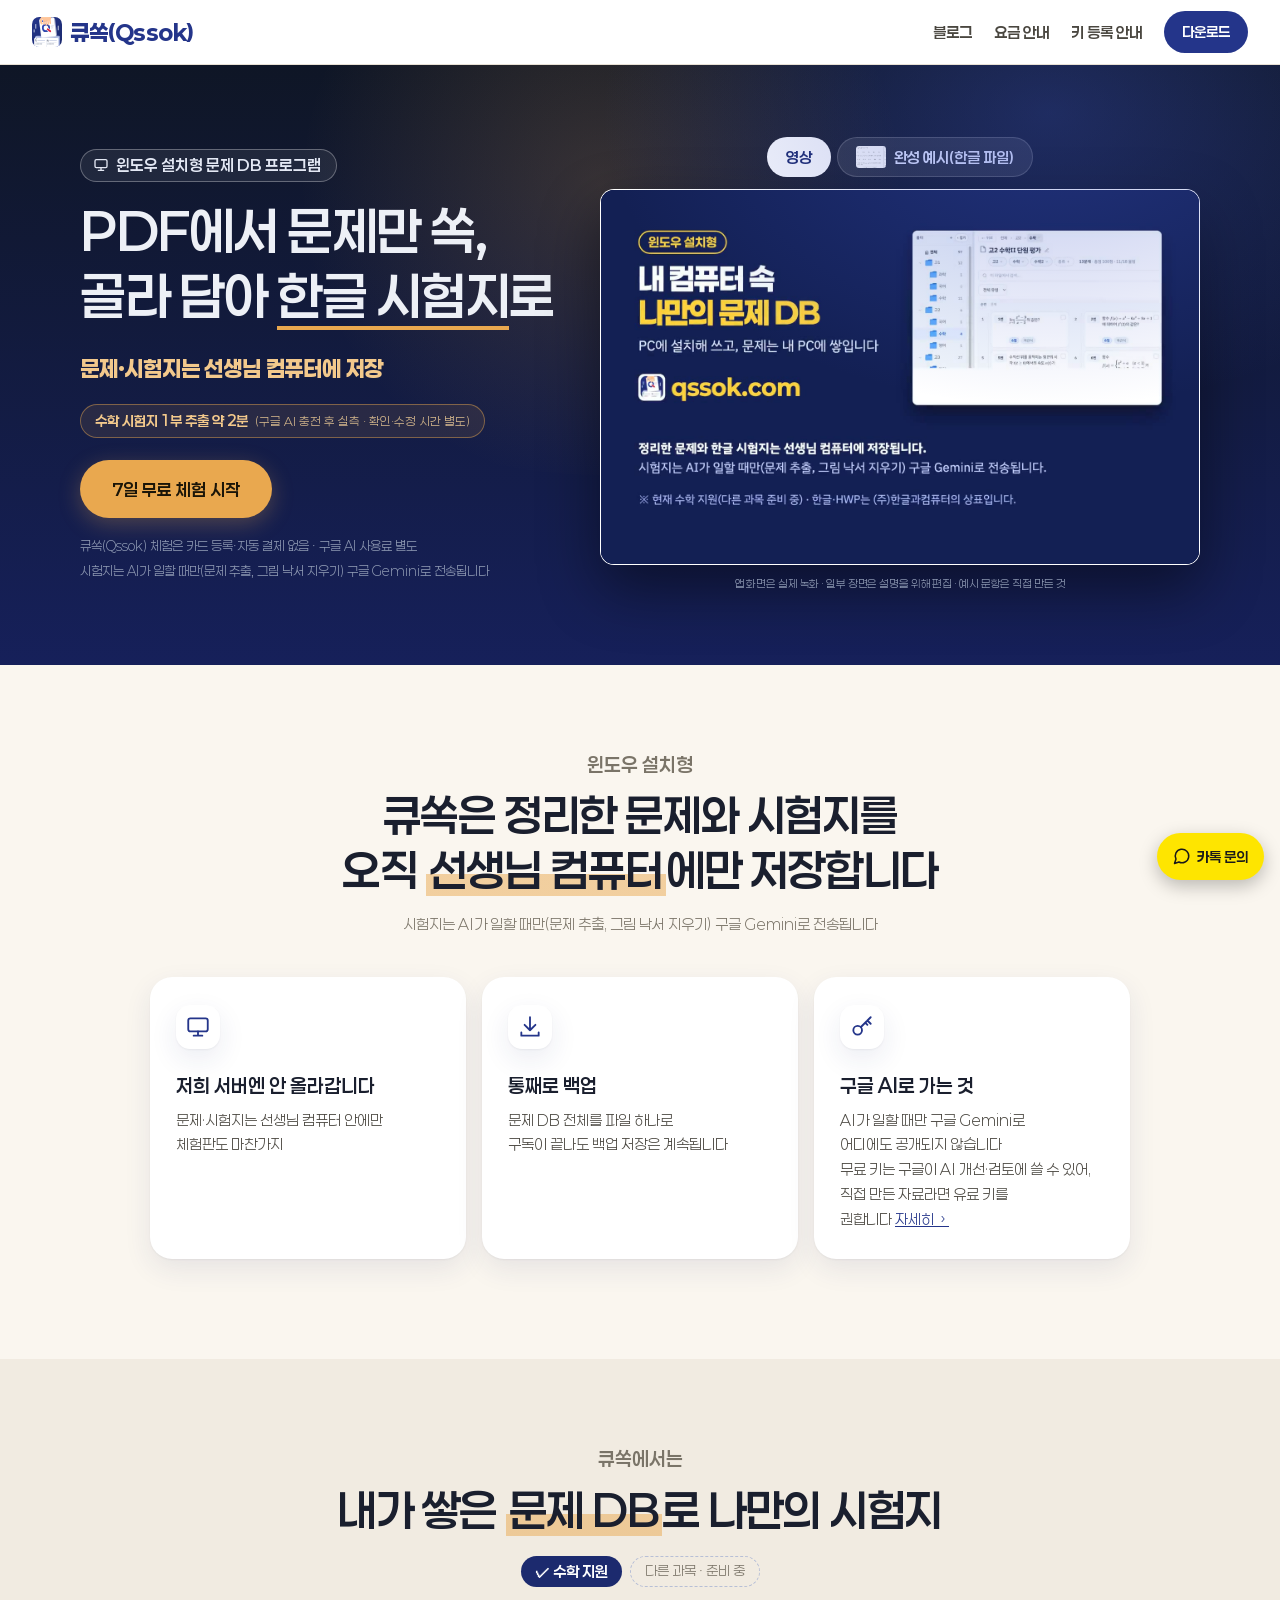
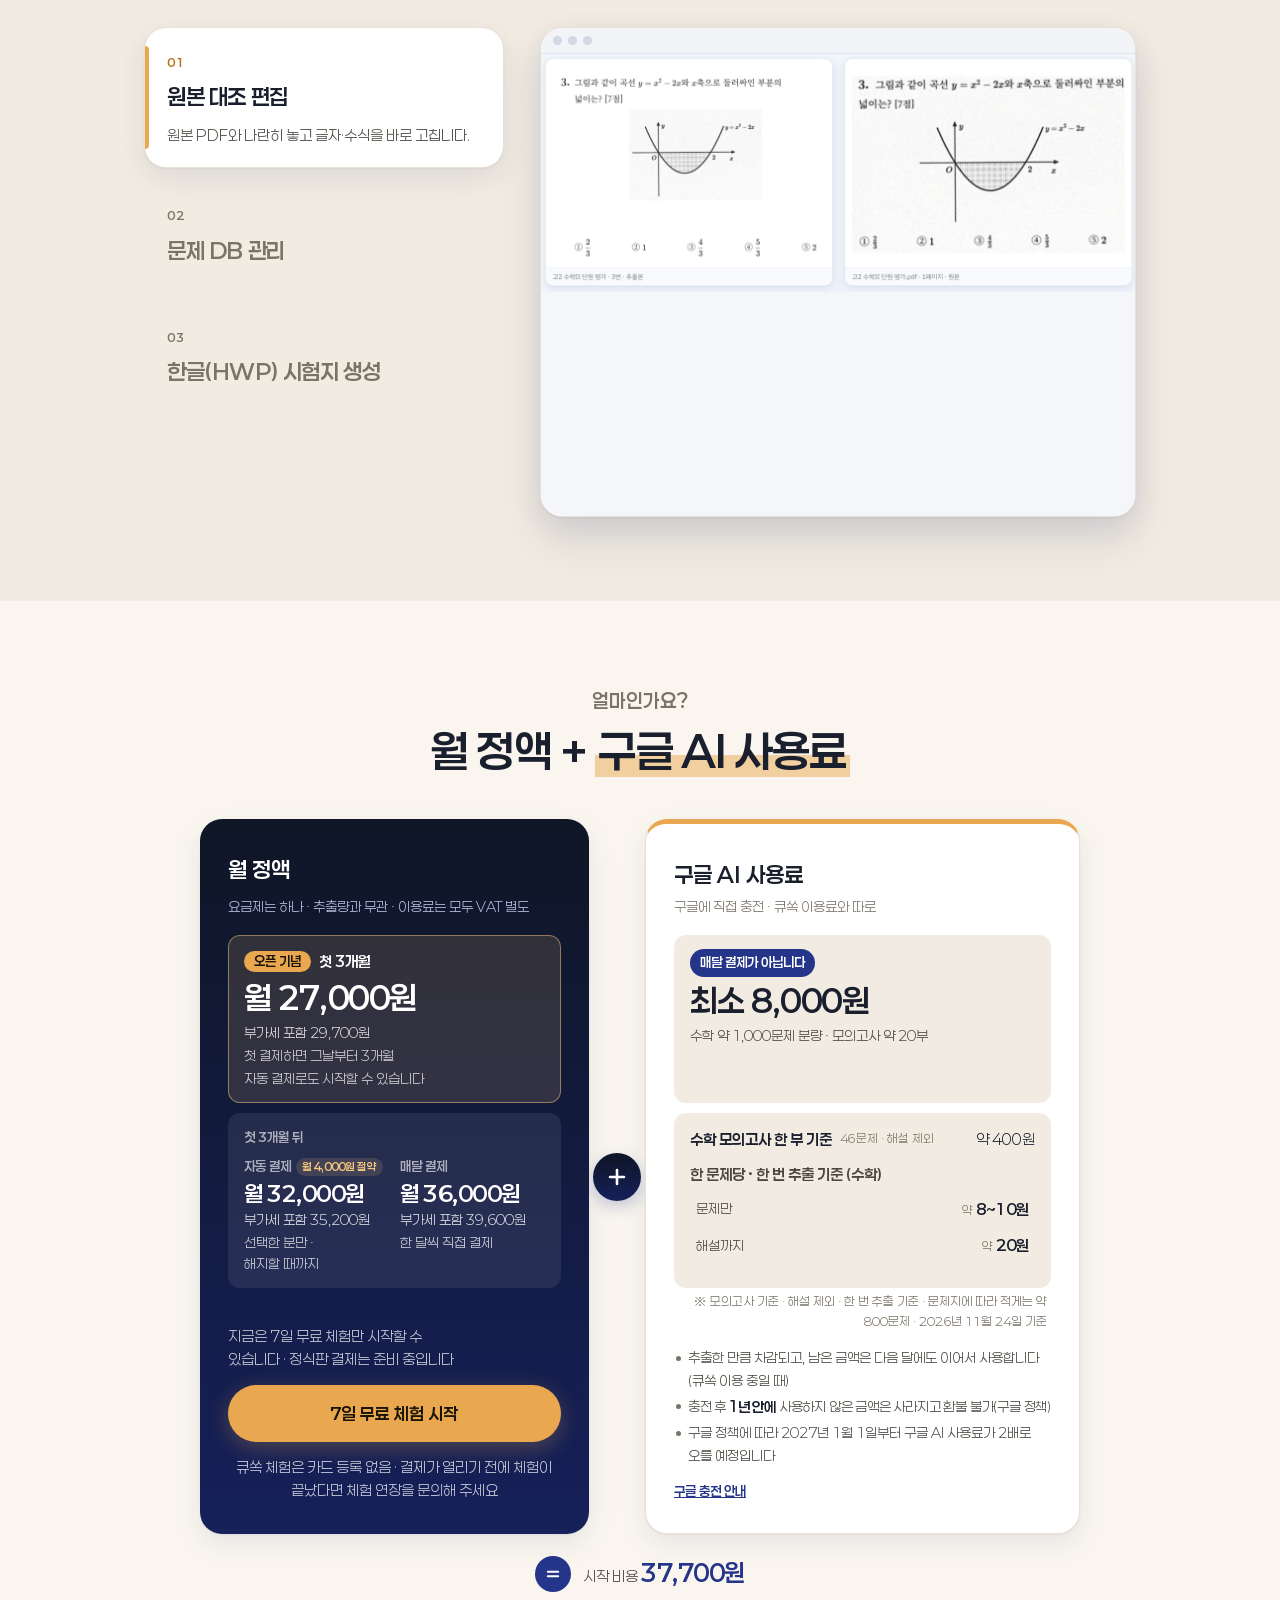
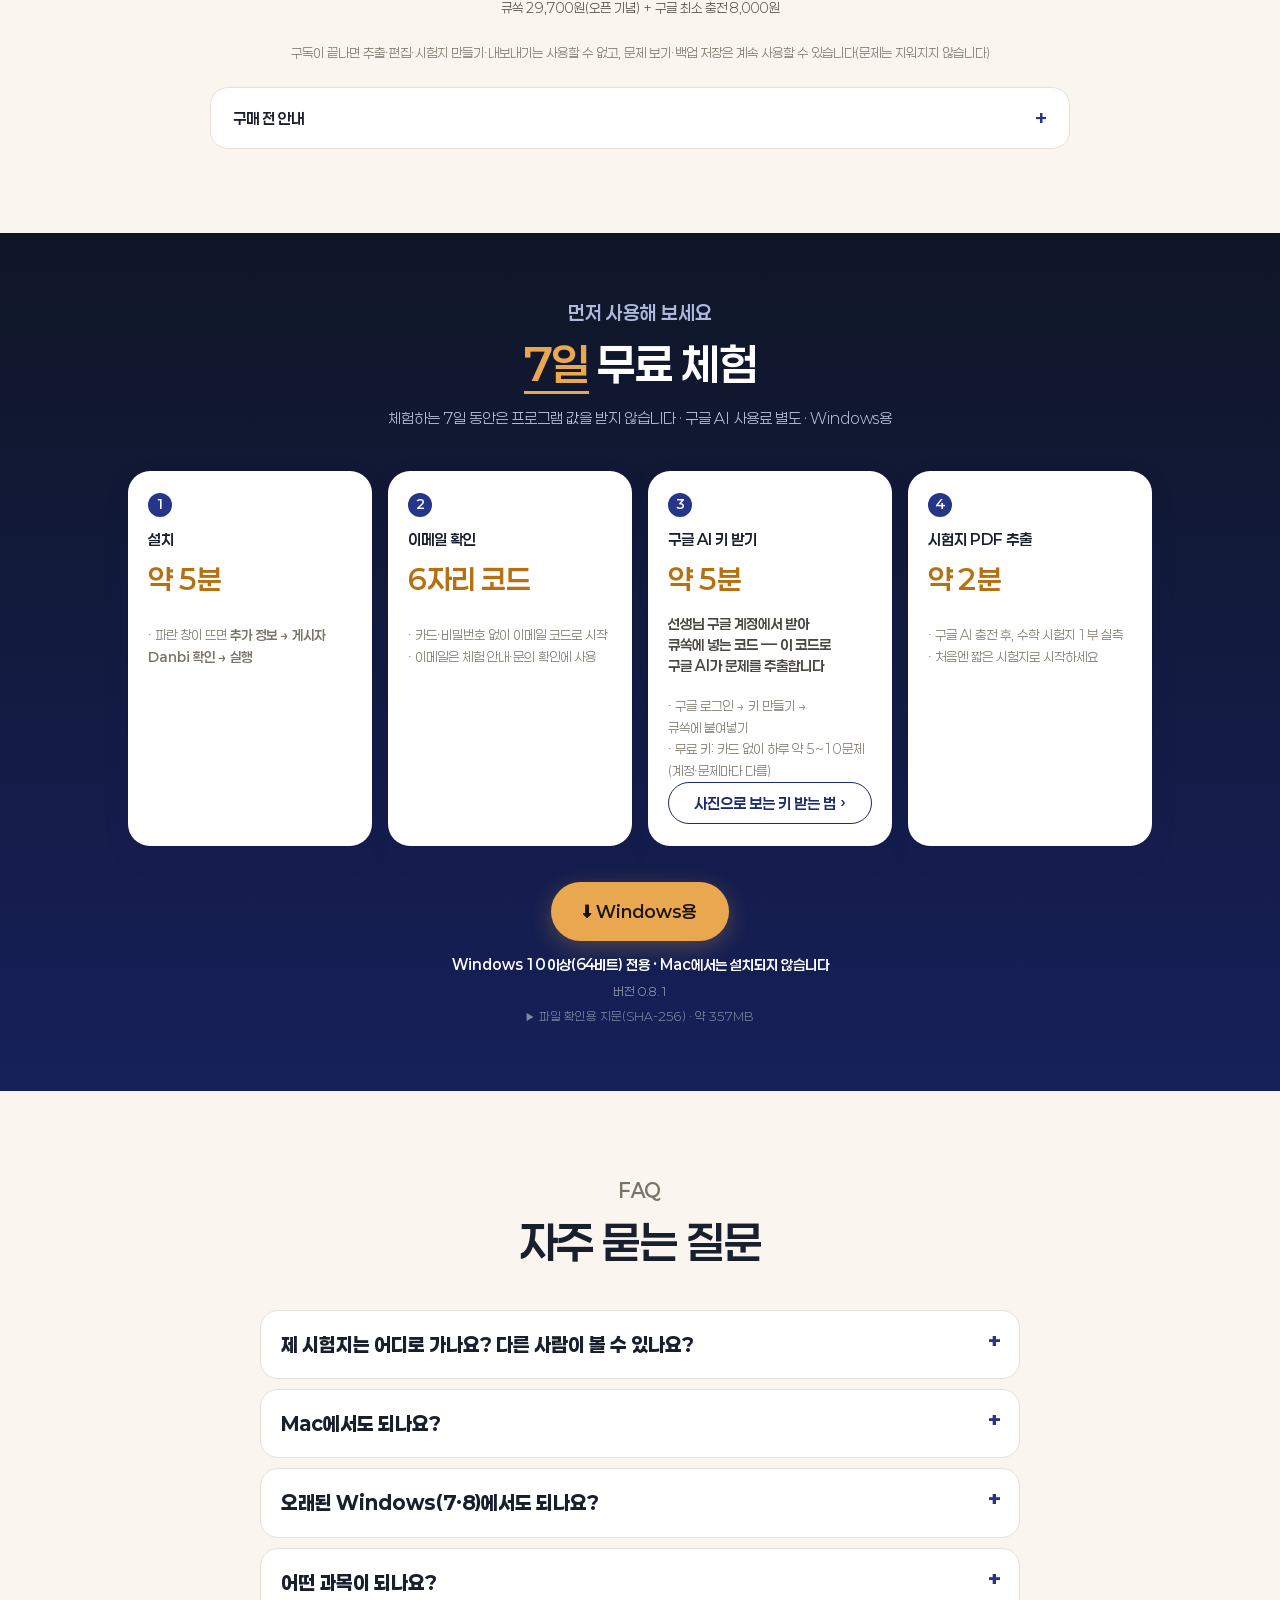
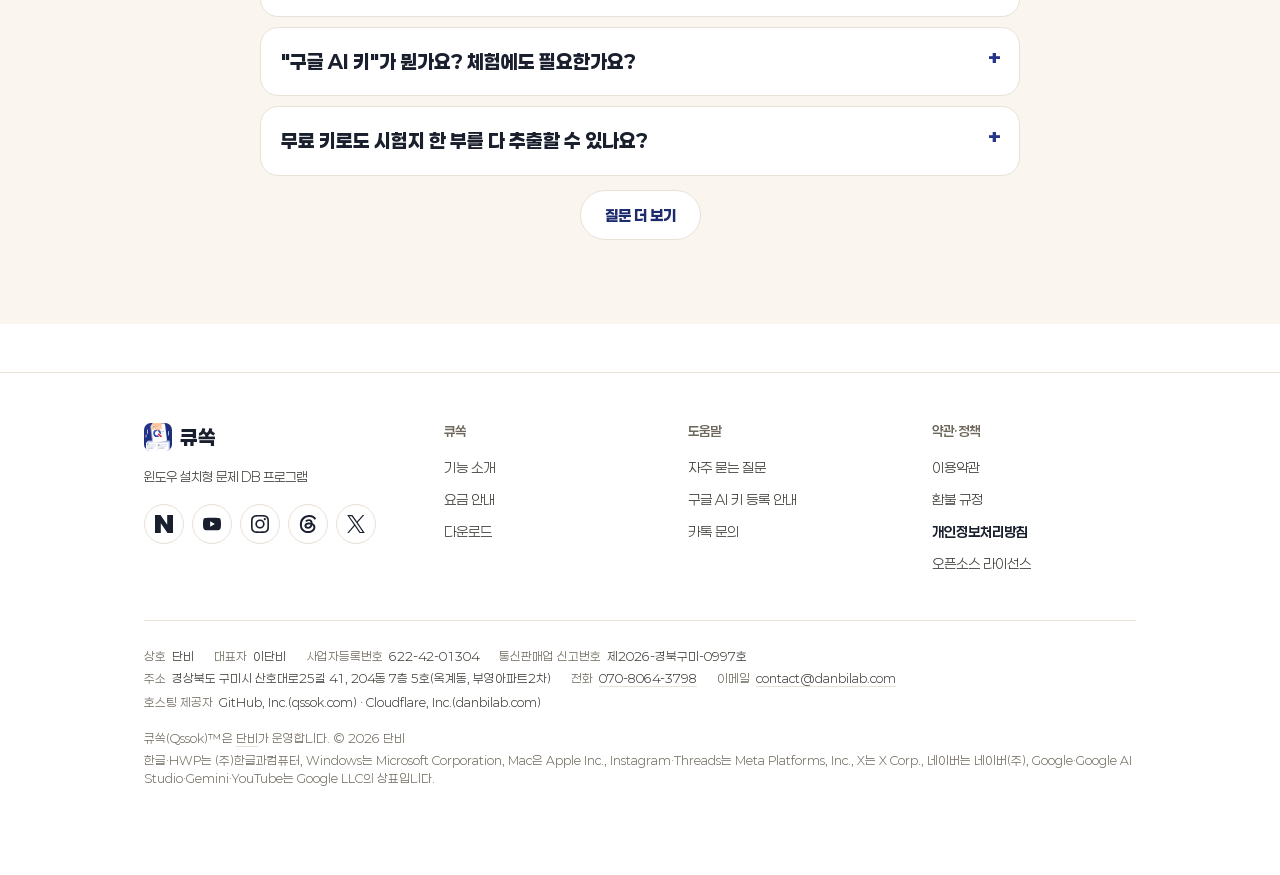
==== commit 2ab9d1ac: "오픈 기념 마감 날짜 문장 뺌(홈·판매 페이지·결제창 조건 줄) (exam-builder ef6d719)" ====
--- a/index.html
+++ b/index.html
@@ -842,7 +842,7 @@
         <div class="plan">월 정액</div>
         <div class="per"><span class="nw">요금제는 하나</span> · <span class="nw">추출량과 무관</span> · <span class="nw">이용료는 모두 VAT 별도</span></div>
         <div class="pc-rows">
-          <div class="pc-row pick"><b class="t"><span class="pc-open">오픈 기념</span>첫 3개월</b><p class="big">월 27,000원</p><p class="vat">부가세 포함 29,700원</p><p class="cond">2027년 1월 31일까지 첫 결제하면 <span class="nw">그날부터 3개월</span></p><p class="cond pc-how">자동 결제로도 시작할 수 있습니다</p></div>
+          <div class="pc-row pick"><b class="t"><span class="pc-open">오픈 기념</span>첫 3개월</b><p class="big">월 27,000원</p><p class="vat">부가세 포함 29,700원</p><p class="cond">첫 결제하면 <span class="nw">그날부터 3개월</span></p><p class="cond pc-how">자동 결제로도 시작할 수 있습니다</p></div>
           <div class="pc-row"><b class="t">첫 3개월 뒤</b>
             <div class="pc-two"><div class="pc-opt"><span class="n">자동 결제 <em>월 4,000원 절약</em></span><p class="big2">월 32,000원</p><p class="vat">부가세 포함 35,200원</p><p class="cond">선택한 분만 · 해지할 때까지</p></div>
             <div class="pc-opt"><span class="n">매달 결제</span><p class="big2">월 36,000원</p><p class="vat">부가세 포함 39,600원</p><p class="cond">한 달씩 직접 결제</p></div></div>
@@ -890,7 +890,7 @@
       <p>구독이 끝나도 문제·시험지 데이터는 지워지지 않고 선생님 컴퓨터에 남습니다. 백업 파일(zip)은 언제든 내보낼 수 있습니다.</p>
       <p>이미 내보낸 한글(HWP) 파일은 구독과 관계없이 계속 사용할 수 있습니다.</p>
       <p>다시 구독하면 기존 문제·시험지 데이터를 그대로 이어서 사용할 수 있습니다.</p>
-      <p>오픈 기념 금액은 컴퓨터 번호마다 따로 적용됩니다. 그 번호로 2027년 1월 31일까지 첫 결제하면 첫 결제 포함 3개월까지입니다(첫 결제일부터 3개월 안에 3번). 전액 환불된 결제는 세지 않고, 중간에 환불한 결제는 1번으로 셉니다. 중간에 쉬어도 기간은 늘어나지 않습니다. 컴퓨터를 옮기거나 번호를 고쳐 번호가 달라져도 대상 여부는 처음 번호의 첫 결제일과 횟수로 봅니다. 2027년 2월 1일부터 처음 결제하시면 매달 결제 금액입니다.</p>
+      <p>오픈 기념 금액은 컴퓨터 번호마다 따로 적용됩니다. 그 번호로 첫 결제하면 첫 결제 포함 3개월까지입니다(첫 결제일부터 3개월 안에 3번). 전액 환불된 결제는 세지 않고, 중간에 환불한 결제는 1번으로 셉니다. 중간에 쉬어도 기간은 늘어나지 않습니다. 컴퓨터를 옮기거나 번호를 고쳐 번호가 달라져도 대상 여부는 처음 번호의 첫 결제일과 횟수로 봅니다. 오픈 기념이 끝난 뒤 처음 결제하시면 매달 결제 금액입니다.</p>
       <p>자동 결제는 선택한 분만 해당되며, 해지할 때까지 매달 자동 결제됩니다. 오픈 기념을 ‘자동 결제로 시작’하면 첫 3개월은 자동 결제되고, 4개월째부터 월 32,000원(부가세 포함 35,200원)은 4번째 결제일 14일 전에 메일로 다시 동의를 받아 동의하신 경우에만 결제합니다. 동의하지 않거나 답이 없으면 자동 결제가 끝납니다.</p>
       <p>정식판 결제 일정은 달라질 수 있습니다. 구글 충전 잔액은 구글 계정에 남으며, 큐쏙 이용 중이면 다음 달에도 이어서 사용할 수 있습니다.</p>
       <p>월 이용료가 바뀌면 한 달 전에 미리 알리고, 이미 결제한 기간에는 적용하지 않습니다.</p>
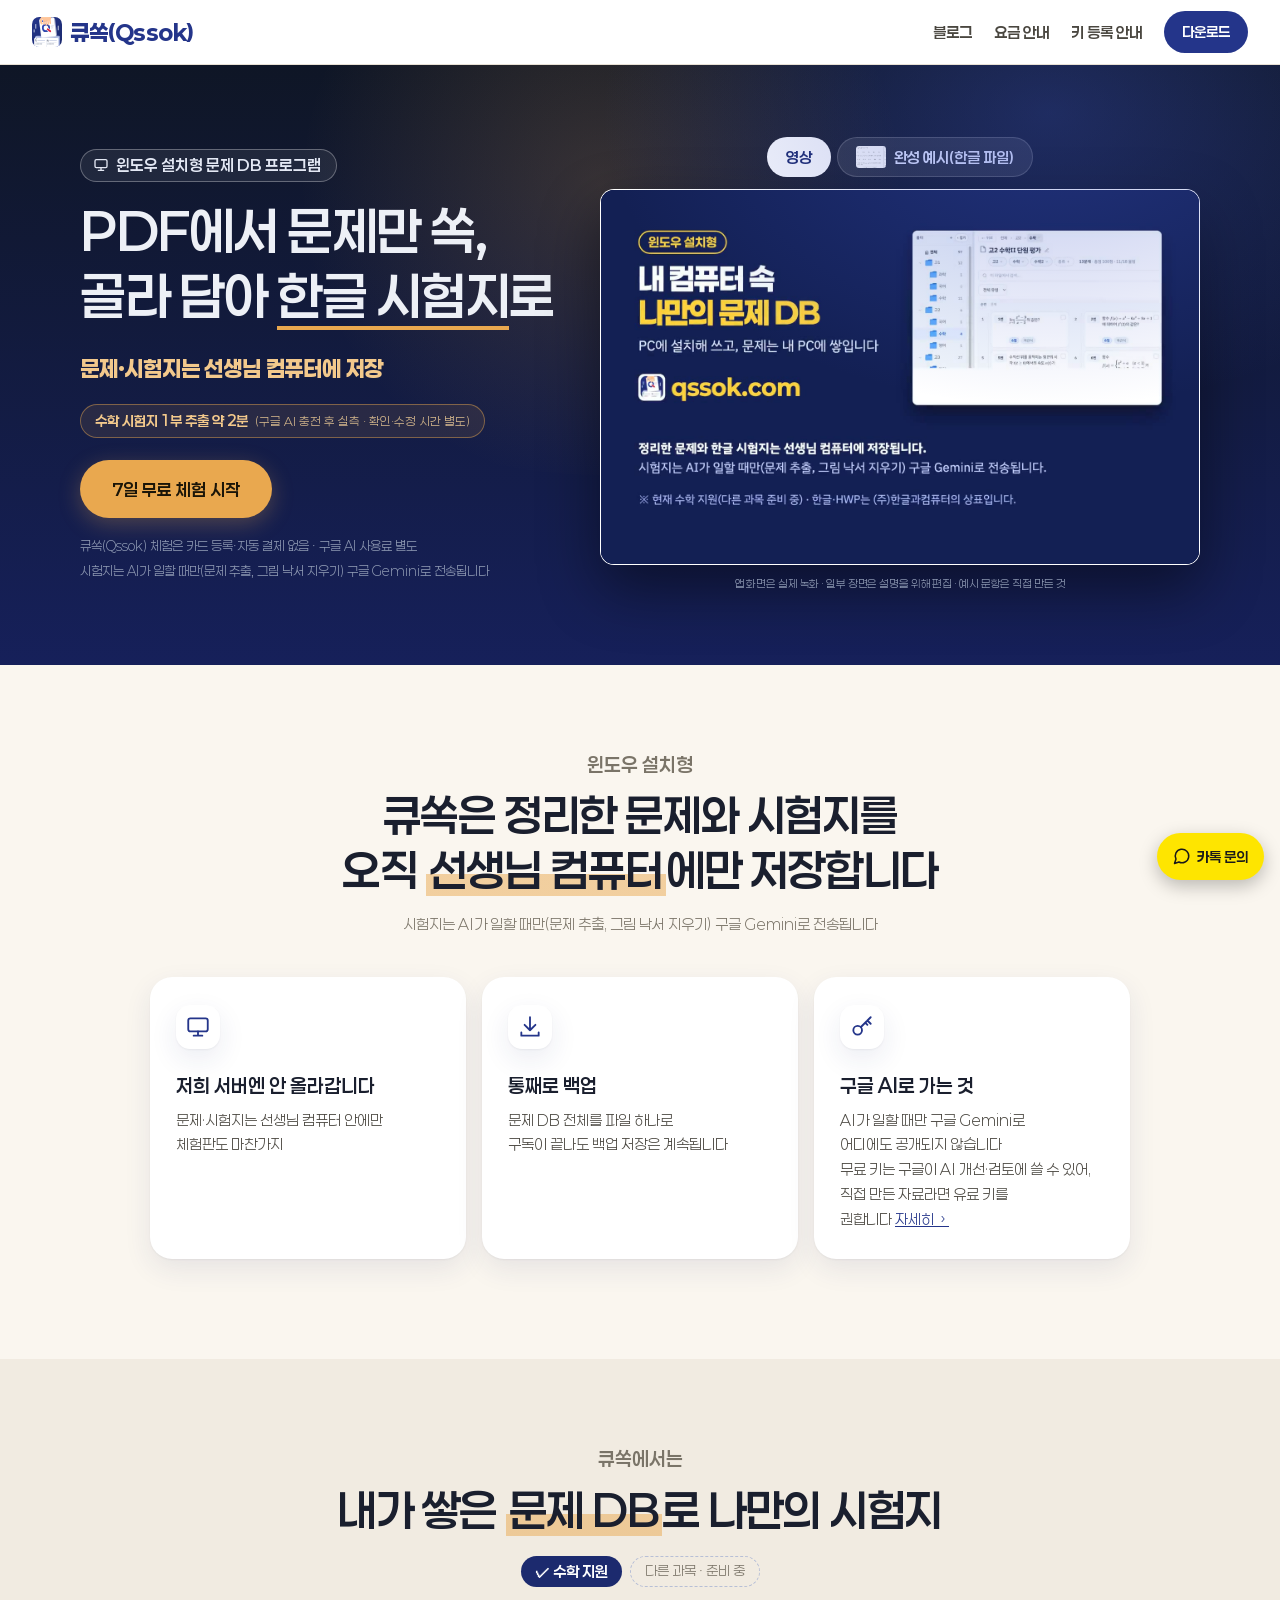
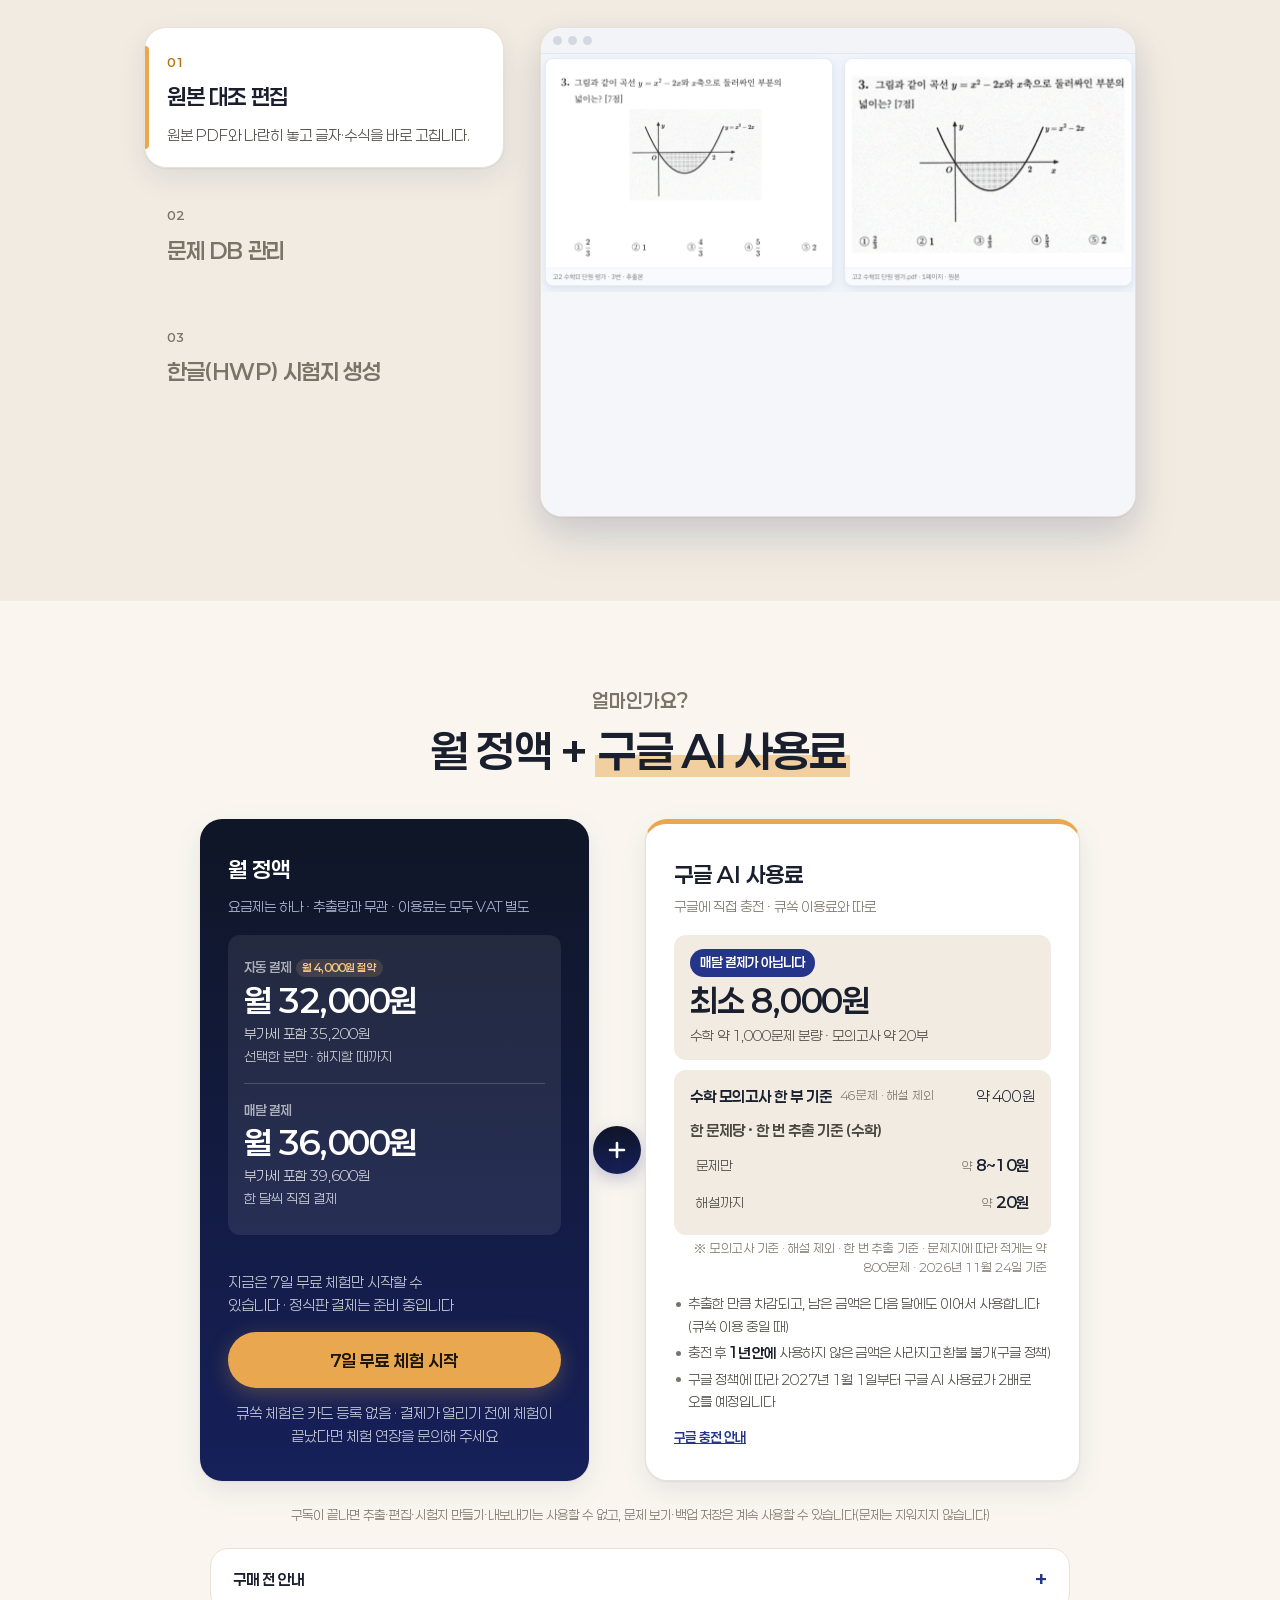
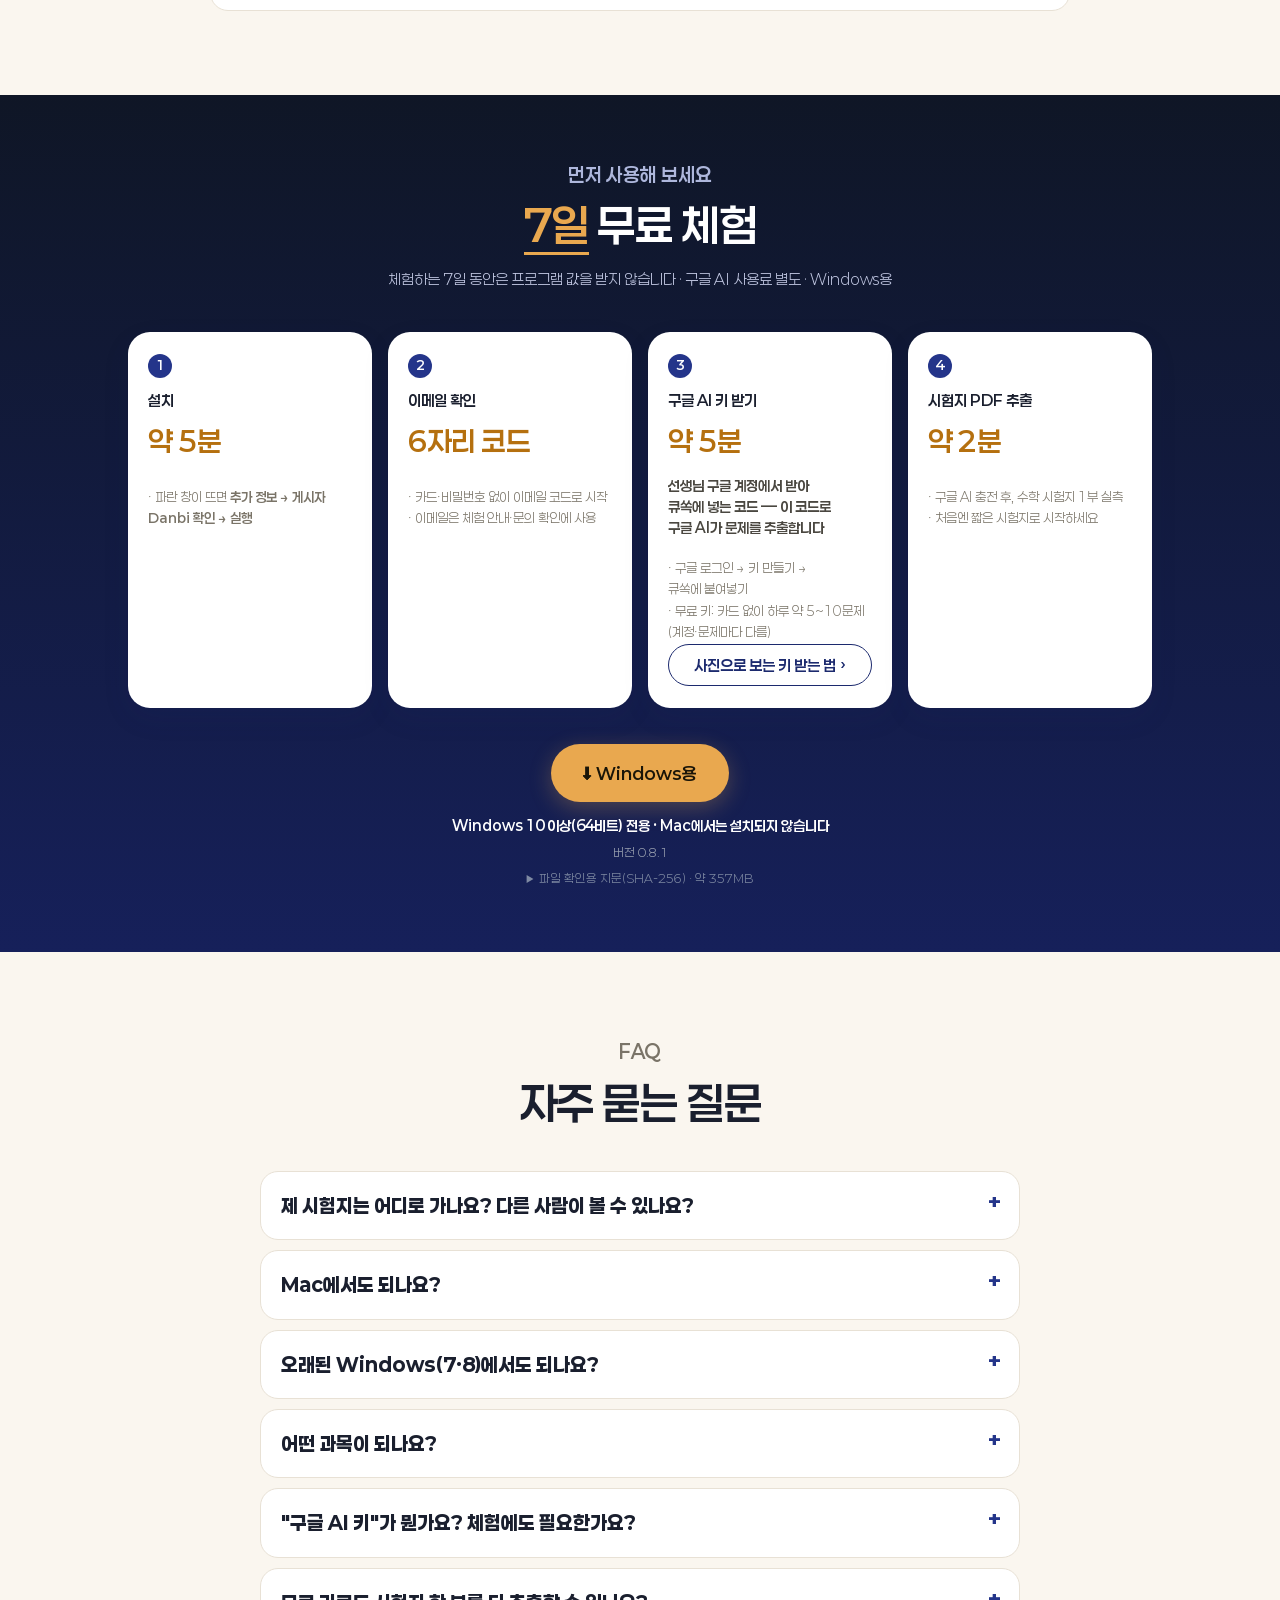
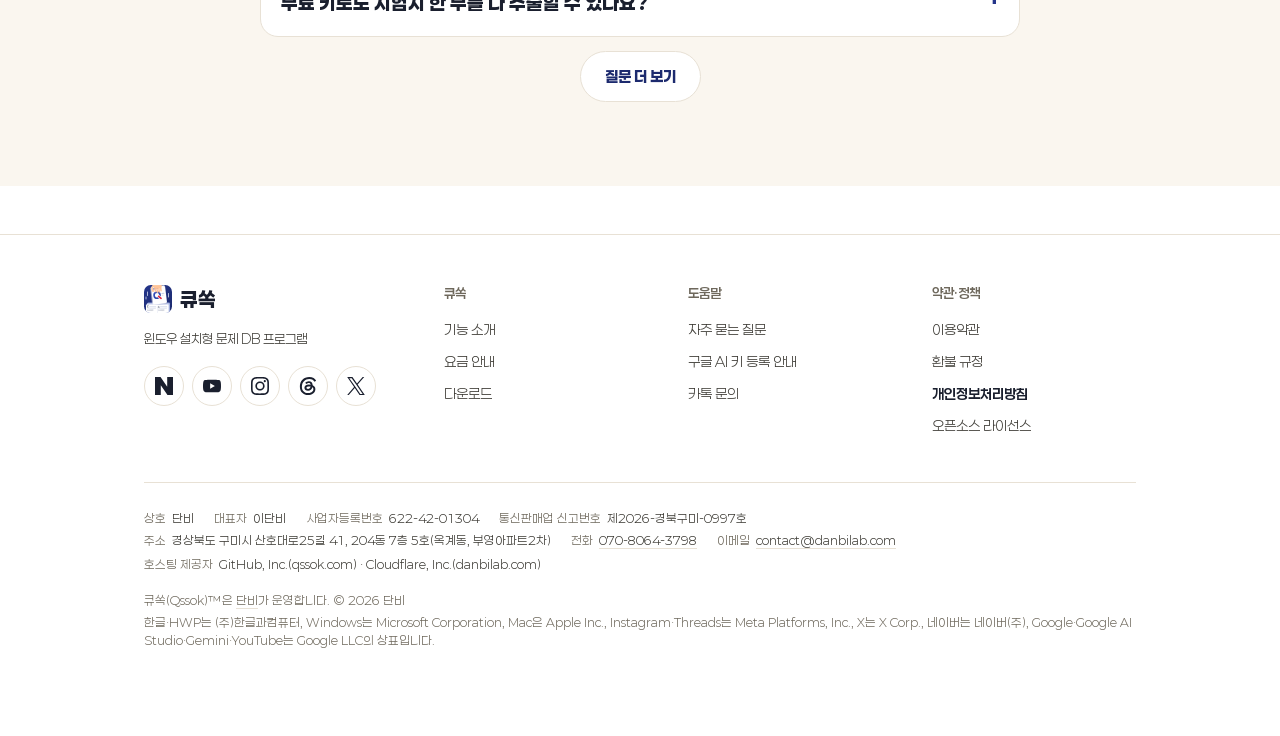
==== commit b1d45bea: "약관 1.9 판(판매 페이지 TERMS_VER·동의 링크·바닥글 환불 규정 → /terms/v1.9/) · 첫 결제 혜택 이름·열고 닫기 (exam-builder 6a4374c —" ====
--- a/index.html
+++ b/index.html
@@ -350,6 +350,9 @@
   .pc-rows{display:contents}
   .pc-row{margin-bottom:10px}
   .pc-foot{padding-top:6px}
+  /* 첫 결제 혜택을 닫으면 왼쪽 줄이 하나 빈다 — 남은 두 가격 칸이 오른쪽 두 줄 높이를 같이 쓴다(오른쪽 첫 칸이 늘어나 빈칸 생기지 않게) */
+  #pricing .pcL.pc-closed .pc-row:not([hidden]){grid-row:3/span 2}
+  #pricing .pcL.pc-closed .pc-foot{grid-row:5}
 }}
 @media (max-width:480px){
   #pricing .price-card{padding:28px 20px}
@@ -647,7 +650,7 @@
 .paper figcaption{margin-top:12px;font-size:13px;color:var(--ink-faint);text-align:center}
 .dl-more{margin-top:6px;text-align:center}.dl-more summary{font-size:12px;color:#7f8aa3;cursor:pointer}.dl-more .dl-meta{margin-top:6px}
 .pc-state2{font-size:12px;color:rgba(255,255,255,.85);margin:6px 0 10px}
-/* 11-12 한 달 비용 띠 — 마케팅 창 문구 한 벌(대표 결정: 구글 2027년 1월 예정 가격 기준 통일) · legal: 합계 바로 아래 같은 크기로 결제 준비 중·VAT·오픈 기념 조건·환불 불가 */
+/* 11-12 한 달 비용 띠 — 마케팅 창 문구 한 벌(대표 결정: 구글 2027년 1월 예정 가격 기준 통일) · legal: 합계 바로 아래 같은 크기로 결제 준비 중·VAT·첫 결제 혜택 조건·환불 불가 */
 .total-band{max-width:880px;margin:22px auto 0;background:#fff;border:1px solid var(--line);border-radius:18px}
 .mk{text-align:center;max-width:880px;padding:28px 28px 18px!important}
 .mk-big{margin:0 0 8px;font-size:36px;font-weight:700;letter-spacing:-.8px;line-height:1.3;color:var(--accent)}
@@ -690,6 +693,11 @@
 /* 11-12 요금 구역 정리(시안 v293 — design·marketing·legal·md·pm, 강사 역 피드백): 띠 뺌 · 「=」 시작 비용 한 줄 · 이용료 VAT 1회 + 부가세 포함 금액 · 구글 2026 가격 + 2027년 1월 인상 예정 */
 .pc-two{display:grid;grid-template-columns:repeat(auto-fit,minmax(130px,1fr));gap:12px;margin-top:8px}
 .pc-two .pc-opt{margin:0!important;padding:0!important;border:0!important}
+/* 첫 결제 혜택을 닫았을 때(관리 화면 · 대표 11-25 · 시안 v322 ③) — 혜택 줄·「첫 3개월 뒤」·시작 비용 줄을 숨기고 두 가격이 위아래로 크게(빈 자리 없음) */
+#pricing .pc-row[hidden],#pricing .pc-row>.t[hidden],#pricing .price-sum[hidden]{display:none!important}
+#pricing .pcL.pc-closed .pc-two{grid-template-columns:minmax(0,1fr);gap:0}
+#pricing .pcL.pc-closed .pc-two .big2{font-size:32px}
+#pricing .pcL.pc-closed .pc-two .pc-opt+.pc-opt{border-top:1px solid rgba(255,255,255,.18)!important;padding-top:16px!important;margin-top:16px!important}
 .pc-two .big2{font-size:22px}
 .pc-two .pc-opt .n{display:flex;align-items:center;gap:5px;white-space:nowrap}.pc-two .pc-opt .n em{font-size:11px;padding:0 6px;margin:0;font-weight:600}
 .pcL .pc-row:not(.pick)>.t,.pc-two .pc-opt .n{color:rgba(255,255,255,.62)!important;font-size:13px!important;font-weight:600}
@@ -838,12 +846,12 @@
         단서와 떨어진 「0원」은 단서가 없는 것과 같다. 2026-09-30에 아래 notice-list의
         「무료 한도 안에서는 0원」도 걷어냈다 — 되살리지 말 것(최악 기준만 안내). 재발 가드 = test_pipeline.py §14 -->
     <div class="price-plus">
-      <div class="card price-card featured pcL">
+      <div class="card price-card featured pcL" aria-busy="true">
         <div class="plan">월 정액</div>
         <div class="per"><span class="nw">요금제는 하나</span> · <span class="nw">추출량과 무관</span> · <span class="nw">이용료는 모두 VAT 별도</span></div>
         <div class="pc-rows">
-          <div class="pc-row pick"><b class="t"><span class="pc-open">오픈 기념</span>첫 3개월</b><p class="big">월 27,000원</p><p class="vat">부가세 포함 29,700원</p><p class="cond">첫 결제하면 <span class="nw">그날부터 3개월</span></p><p class="cond pc-how">자동 결제로도 시작할 수 있습니다</p></div>
-          <div class="pc-row"><b class="t">첫 3개월 뒤</b>
+          <div class="pc-row pick" hidden><b class="t"><span class="pc-open">첫 결제 혜택</span>첫 3개월</b><p class="big">월 27,000원</p><p class="vat">부가세 포함 29,700원</p><p class="cond">첫 결제하면 <span class="nw">그날부터 3개월</span></p><p class="cond pc-how">자동 결제로도 시작할 수 있습니다</p></div>
+          <div class="pc-row"><b class="t pc-later-t" hidden>첫 3개월 뒤</b>
             <div class="pc-two"><div class="pc-opt"><span class="n">자동 결제 <em>월 4,000원 절약</em></span><p class="big2">월 32,000원</p><p class="vat">부가세 포함 35,200원</p><p class="cond">선택한 분만 · 해지할 때까지</p></div>
             <div class="pc-opt"><span class="n">매달 결제</span><p class="big2">월 36,000원</p><p class="vat">부가세 포함 39,600원</p><p class="cond">한 달씩 직접 결제</p></div></div>
           </div>
@@ -870,7 +878,7 @@
           <p class="s ai-foot"><a href="guide/ai-key/#charge">구글 충전 안내</a></p>
         </div>
       </div>
-      <p class="price-sum"><span class="eq" aria-hidden="true"><svg viewBox="0 0 24 24"><path d="M5 9h14M5 15h14"/></svg></span><span class="nw">시작 비용 <b>37,700원</b></span><small><span class="nw">큐쏙 29,700원(오픈 기념)</span> <span class="nw">+ 구글 최소 충전 8,000원</span></small></p>
+      <p class="price-sum" hidden><span class="eq" aria-hidden="true"><svg viewBox="0 0 24 24"><path d="M5 9h14M5 15h14"/></svg></span><span class="nw">시작 비용 <b>37,700원</b></span><small><span class="nw">큐쏙 첫 결제 29,700원</span> <span class="nw">+ 구글 AI 최소 충전 약 8,000원</span></small></p>
     </div>
     <!-- ⚠️ 카드 안에 파일 내려받기 버튼을 두지 말 것(#download 구역으로 옮기는 체험 버튼은 괜찮다, 대표 11-04) — 무료판·유료판이 **다른 파일**인 것처럼 읽힌다.
          실제로는 같은 프로그램 하나이고 구독 여부만 다르다. 결제가 열리면 월 정액 카드의 링크를 구독 길로 바꾼다. -->
@@ -890,8 +898,8 @@
       <p>구독이 끝나도 문제·시험지 데이터는 지워지지 않고 선생님 컴퓨터에 남습니다. 백업 파일(zip)은 언제든 내보낼 수 있습니다.</p>
       <p>이미 내보낸 한글(HWP) 파일은 구독과 관계없이 계속 사용할 수 있습니다.</p>
       <p>다시 구독하면 기존 문제·시험지 데이터를 그대로 이어서 사용할 수 있습니다.</p>
-      <p>오픈 기념 금액은 컴퓨터 번호마다 따로 적용됩니다. 그 번호로 첫 결제하면 첫 결제 포함 3개월까지입니다(첫 결제일부터 3개월 안에 3번). 전액 환불된 결제는 세지 않고, 중간에 환불한 결제는 1번으로 셉니다. 중간에 쉬어도 기간은 늘어나지 않습니다. 컴퓨터를 옮기거나 번호를 고쳐 번호가 달라져도 대상 여부는 처음 번호의 첫 결제일과 횟수로 봅니다. 오픈 기념이 끝난 뒤 처음 결제하시면 매달 결제 금액입니다.</p>
-      <p>자동 결제는 선택한 분만 해당되며, 해지할 때까지 매달 자동 결제됩니다. 오픈 기념을 ‘자동 결제로 시작’하면 첫 3개월은 자동 결제되고, 4개월째부터 월 32,000원(부가세 포함 35,200원)은 4번째 결제일 14일 전에 메일로 다시 동의를 받아 동의하신 경우에만 결제합니다. 동의하지 않거나 답이 없으면 자동 결제가 끝납니다.</p>
+      <p>첫 결제 혜택 금액은 컴퓨터 번호마다 따로 적용됩니다. 그 번호로 첫 결제하면 첫 결제 포함 3개월까지입니다(첫 결제일부터 3개월 안에 3번). 전액 환불된 결제는 세지 않고, 중간에 환불한 결제는 1번으로 셉니다. 중간에 쉬어도 기간은 늘어나지 않습니다. 컴퓨터를 옮기거나 번호를 고쳐 번호가 달라져도 대상 여부는 처음 번호의 첫 결제일과 횟수로 봅니다. 첫 결제 혜택을 진행하지 않는 기간에 처음 결제하시면 처음부터 자동 결제·매달 결제 금액이며, 나중에 첫 결제 혜택을 다시 진행해도 그 컴퓨터 번호에는 적용되지 않습니다. 이미 첫 결제를 하신 분은 3번까지 그대로 적용됩니다.</p>
+      <p>자동 결제는 선택한 분만 해당되며, 해지할 때까지 매달 자동 결제됩니다.<span id="hpOpenAutoPh" hidden> 첫 결제 혜택을 ‘자동 결제로 시작’하면 첫 3개월은 자동 결제되고, 4개월째부터 월 32,000원(부가세 포함 35,200원)은 4번째 결제일 14일 전에 메일로 다시 동의를 받아 동의하신 경우에만 결제합니다. 동의하지 않거나 답이 없으면 자동 결제가 끝납니다.</span></p>
       <p>정식판 결제 일정은 달라질 수 있습니다. 구글 충전 잔액은 구글 계정에 남으며, 큐쏙 이용 중이면 다음 달에도 이어서 사용할 수 있습니다.</p>
       <p>월 이용료가 바뀌면 한 달 전에 미리 알리고, 이미 결제한 기간에는 적용하지 않습니다.</p>
       <p>필수 업데이트가 나오면 큐쏙 안에서 기한과 함께 알려 드립니다. 기한은 그 컴퓨터에 처음 알린 날부터 30일 이상입니다(구글 AI가 바뀌어 지금 버전의 추출이 이미 되지 않을 때는 알린 날부터). 기한이 지나도 업데이트하지 않으면 그 버전은 추출 기능만 잠기고, 문제 보기·편집, 시험지 만들기, 한글(HWP) 내보내기, 백업 저장과 저장된 데이터는 그대로입니다. 업데이트는 직접 설치하실 때만 되며, 설치하면 바로 추출할 수 있습니다. 정식판 이용 중에 지원이 끝난 Windows 등으로 설치할 수 없으면 요청하실 때 남은 기간을 환불해 드립니다.</p>
@@ -1011,11 +1019,11 @@
         </details>
         <details>
           <summary>학원 컴퓨터 여러 대에서 쓰려면 어떻게 하나요?</summary>
-          <div class="ans"><p class="lead">컴퓨터마다 따로 결제해 주세요. 이용권 하나는 컴퓨터 1대에서 사용합니다.</p><ul><li>컴퓨터마다 번호를 받아 결제합니다. 두 번째 컴퓨터부터는 큐쏙의 ‘7일 체험 시작’에 처음 체험한 이메일을 넣으면 체험 없이 그 컴퓨터의 번호만 발급합니다. 이 컴퓨터는 체험한 컴퓨터로 기록됩니다.</li><li>오픈 기념 금액도 컴퓨터 번호마다 따로 적용됩니다. 같은 컴퓨터 번호로 여러 번 결제하면 그 컴퓨터의 기간만 늘어납니다.</li><li>개인으로 결제한 정식판은 결제한 선생님 본인만, 학원(사업자)이 결제한 정식판은 그 학원의 강사·직원이 그 컴퓨터에서 사용할 수 있습니다.</li><li>문제와 시험지도 컴퓨터마다 따로 저장됩니다.</li><li>다른 선생님이 이미 체험한 컴퓨터라 체험이 안 되면 <a href="https://open.kakao.com/o/swrvSxUi" target="_blank" rel="noopener">카카오톡</a>이나 메일로 알려 주세요. 확인 후 안내해 드립니다.</li></ul><p class="note">여러 선생님이 함께 쓰시려면 <a href="https://open.kakao.com/o/swrvSxUi" target="_blank" rel="noopener">카카오톡</a>이나 메일로 문의해 주세요.</p></div>
+          <div class="ans"><p class="lead">컴퓨터마다 따로 결제해 주세요. 이용권 하나는 컴퓨터 1대에서 사용합니다.</p><ul><li>컴퓨터마다 번호를 받아 결제합니다. 두 번째 컴퓨터부터는 큐쏙의 ‘7일 체험 시작’에 처음 체험한 이메일을 넣으면 체험 없이 그 컴퓨터의 번호만 발급합니다. 이 컴퓨터는 체험한 컴퓨터로 기록됩니다.</li><li>첫 결제 혜택 금액도 컴퓨터 번호마다 따로 적용됩니다. 같은 컴퓨터 번호로 여러 번 결제하면 그 컴퓨터의 기간만 늘어납니다.</li><li>개인으로 결제한 정식판은 결제한 선생님 본인만, 학원(사업자)이 결제한 정식판은 그 학원의 강사·직원이 그 컴퓨터에서 사용할 수 있습니다.</li><li>문제와 시험지도 컴퓨터마다 따로 저장됩니다.</li><li>다른 선생님이 이미 체험한 컴퓨터라 체험이 안 되면 <a href="https://open.kakao.com/o/swrvSxUi" target="_blank" rel="noopener">카카오톡</a>이나 메일로 알려 주세요. 확인 후 안내해 드립니다.</li></ul><p class="note">여러 선생님이 함께 쓰시려면 <a href="https://open.kakao.com/o/swrvSxUi" target="_blank" rel="noopener">카카오톡</a>이나 메일로 문의해 주세요.</p></div>
         </details>
         <details>
           <summary>환불되나요?</summary>
-          <div class="ans"><p class="lead">네. 이용 기간이 시작되기 전이거나 결제한 날 요청하면 전액 환불합니다.</p><ul><li>이용 기간이 시작된 뒤에는 지난 날수만큼 빼고 환불합니다.</li><li>결제 이메일과 컴퓨터 번호를 contact@danbilab.com으로 보내 주세요. 메일을 받은 날부터 3영업일 안에 결제를 취소합니다.</li></ul><p class="note">구글 AI 충전 금액은 구글에 낸 돈이라 큐쏙이 환불할 수 없습니다. 자세한 기준은 <a href="https://danbilab.com/terms/v1.8/#art9" target="_blank" rel="noopener">이용약관 제9조</a></p></div>
+          <div class="ans"><p class="lead">네. 이용 기간이 시작되기 전이거나 결제한 날 요청하면 전액 환불합니다.</p><ul><li>이용 기간이 시작된 뒤에는 지난 날수만큼 빼고 환불합니다.</li><li>결제 이메일과 컴퓨터 번호를 contact@danbilab.com으로 보내 주세요. 메일을 받은 날부터 3영업일 안에 결제를 취소합니다.</li></ul><p class="note">구글 AI 충전 금액은 구글에 낸 돈이라 큐쏙이 환불할 수 없습니다. 자세한 기준은 <a href="https://danbilab.com/terms/v1.9/#art9" target="_blank" rel="noopener">이용약관 제9조</a></p></div>
         </details>
       </details>
     </div>
@@ -1030,7 +1038,7 @@
 <div class="sf-cols" role="navigation" aria-label="큐쏙 사이트 안내">
 <div class="sf-col sf-c1"><p class="sf-h">큐쏙</p><ul><li><a href="https://qssok.com/#features">기능 소개</a></li><li><a href="https://qssok.com/#pricing">요금 안내</a></li><li><a href="https://qssok.com/#download">다운로드</a></li></ul></div>
 <div class="sf-col sf-c2"><p class="sf-h">도움말</p><ul><li class="o-faq"><a href="https://qssok.com/#faq">자주 묻는 질문</a></li><li class="o-key"><a href="https://qssok.com/guide/ai-key/">구글 AI 키 등록 안내</a></li><li class="o-kakao"><a href="https://open.kakao.com/o/swrvSxUi" target="_blank" rel="noopener">카톡 문의</a></li></ul></div>
-<div class="sf-col sf-c3"><p class="sf-h">약관·정책</p><ul><li class="o-terms"><a href="https://danbilab.com/terms/">이용약관</a></li><li class="o-refund"><a href="https://danbilab.com/terms/v1.8/#art9">환불 규정</a></li><li class="o-pp"><a href="https://danbilab.com/privacy/"><strong>개인정보처리방침</strong></a></li><li class="o-lic"><a href="https://danbilab.com/licenses/">오픈소스 라이선스</a></li></ul></div>
+<div class="sf-col sf-c3"><p class="sf-h">약관·정책</p><ul><li class="o-terms"><a href="https://danbilab.com/terms/">이용약관</a></li><li class="o-refund"><a href="https://danbilab.com/terms/v1.9/#art9">환불 규정</a></li><li class="o-pp"><a href="https://danbilab.com/privacy/"><strong>개인정보처리방침</strong></a></li><li class="o-lic"><a href="https://danbilab.com/licenses/">오픈소스 라이선스</a></li></ul></div>
 </div>
 </div>
 <div class="sf-biz"><dl><div class="sf-pc"><dt>상호</dt><dd>단비</dd></div><div class="sf-pc"><dt>대표자</dt><dd>이단비</dd></div><div class="sf-mo"><dt>상호·대표자</dt><dd>단비 · 이단비</dd></div><div><dt>사업자등록번호</dt><dd>622-42-01304</dd></div><div><dt>통신판매업 신고번호</dt><dd>제2026-경북구미-0997호</dd></div></dl><dl><div class="sf-wr"><dt>주소</dt><dd>경상북도 구미시 산호대로25길 41, 204동 7층 5호(옥계동, 부영아파트2차)</dd></div><div><dt>전화</dt><dd><a class="sf-u" href="tel:070-8064-3798">070-8064-3798</a></dd></div><div><dt>이메일</dt><dd><a class="sf-u" href="mailto:contact@danbilab.com">contact@danbilab.com</a></dd></div><div class="sf-wr"><dt>호스팅 제공자</dt><dd><span class="sf-h1">GitHub, Inc.<wbr>(qssok.com)</span><span class="sf-hs"> · </span><span class="sf-h1">Cloudflare, Inc.<wbr>(danbilab.com)</span></dd></div></dl></div>
@@ -1054,6 +1062,22 @@
   var th=document.querySelector('.to-hwp');if(th)th.addEventListener('click',function(){show(2)});
 })();
 (function(){
+  // 첫 결제 혜택 카드 — 관리 화면에서 열고 닫는다(대표 11-25 「딸깍 하나로 첫 화면도」 · 시안 v322 ③). 처음은 숨김(HTML hidden) → 답을 받으면 한 번에 그린다.
+  // 결제 서버에 묻기 = 처리방침 제7조의2(2026-12-02 시행) — ⛔ 그 전(한국 시각)엔 묻지 않고 그대로 보인다(대표 11-25 「코드 안에 날짜 문」). 보내는 값 없음(쿠키 ✕).
+  // 1.5초 안에 못 받거나 실패하면 닫힘 꼴 — 닫혔는데 카드가 보이는 쪽(표시광고)보다 안전. ⛔ 묻는 주소 줄은 §14가 글자 그대로 본다(바꾸지 말 것)
+  var box=document.querySelector('#pricing .pcL');if(!box)return;
+  function show(open){
+    box.querySelector('.pc-row.pick').hidden=!open;box.querySelector('.pc-later-t').hidden=!open;
+    var sum=document.querySelector('#pricing .price-sum');if(sum)sum.hidden=!open;
+    var ph=document.getElementById('hpOpenAutoPh');if(ph)ph.hidden=!open;
+    box.classList.toggle('pc-closed',!open);box.removeAttribute('aria-busy');
+  }
+  if(Date.now()<Date.parse('2026-12-02T00:00:00+09:00'))return show(true);
+  var done=false,end=function(open){if(done&&!open)return;done=true;show(open)};
+  setTimeout(function(){end(false)},1500);
+  fetch('https://pay.danbilab.com/pay/open-price',{credentials:'omit'}).then(function(r){return r.json()}).then(function(j){end(!!j&&j.open===true)},function(){end(false)});
+})();
+(function(){
   var u=location.href.split('#')[0]+'#download',c=document.getElementById('topc-copy'),h=document.getElementById('topc-share');
   if(!c)return;
   c.addEventListener('click',function(){var done=function(){c.textContent='복사했습니다'};if(navigator.clipboard)navigator.clipboard.writeText(u).then(done,function(){prompt('이 주소를 복사하세요',u)});else prompt('이 주소를 복사하세요',u)});
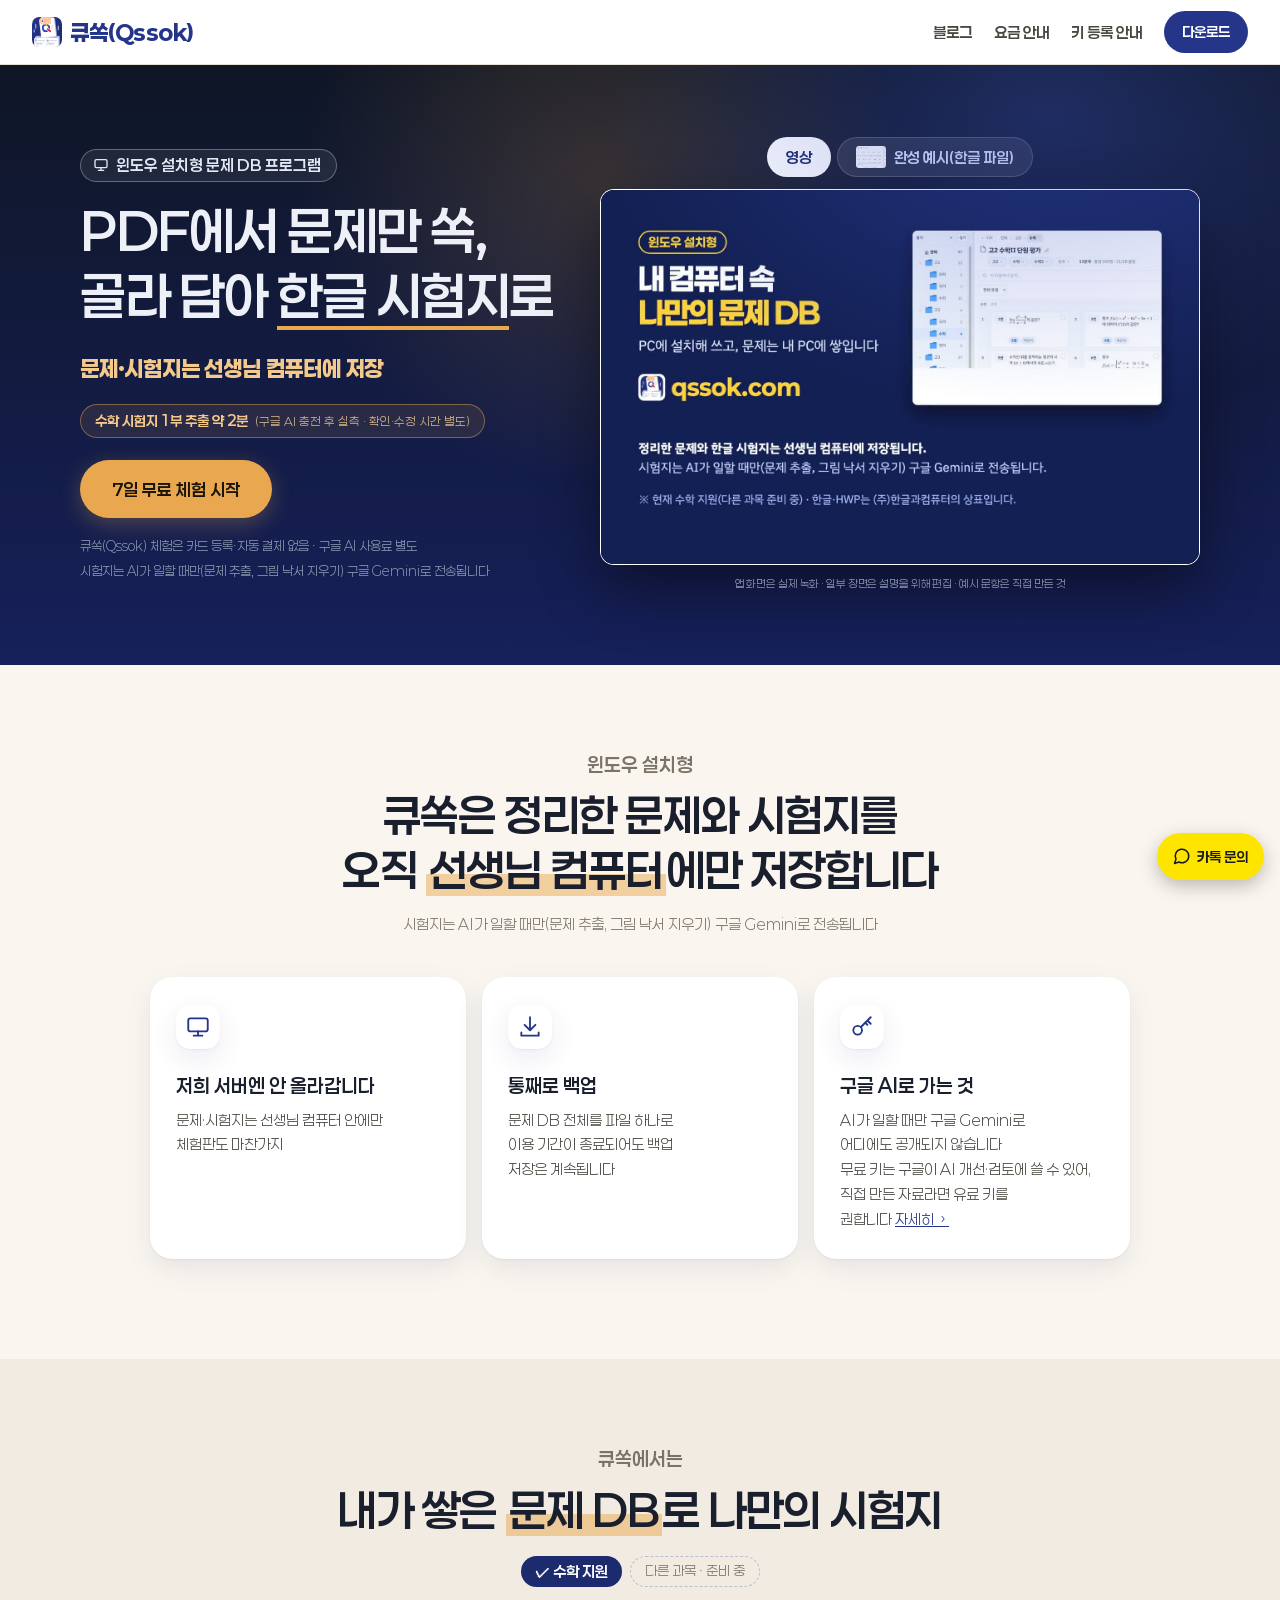
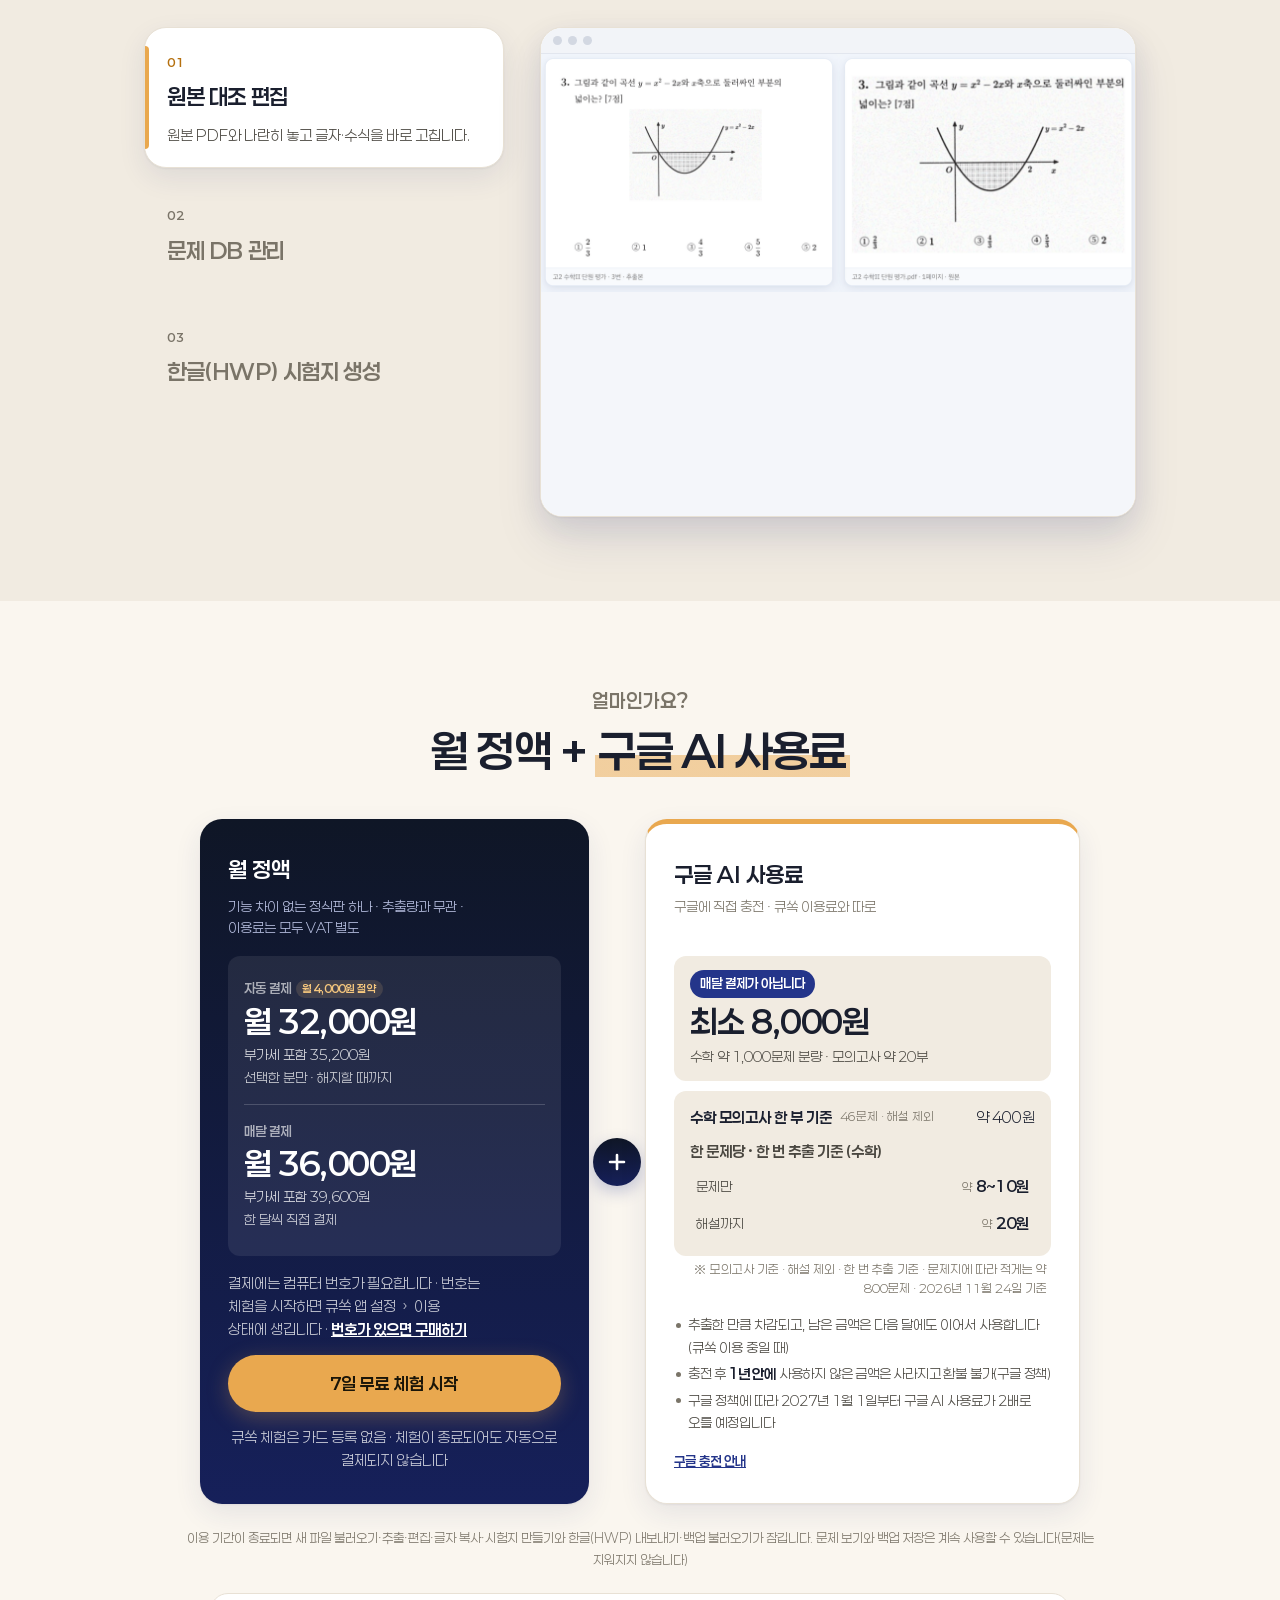
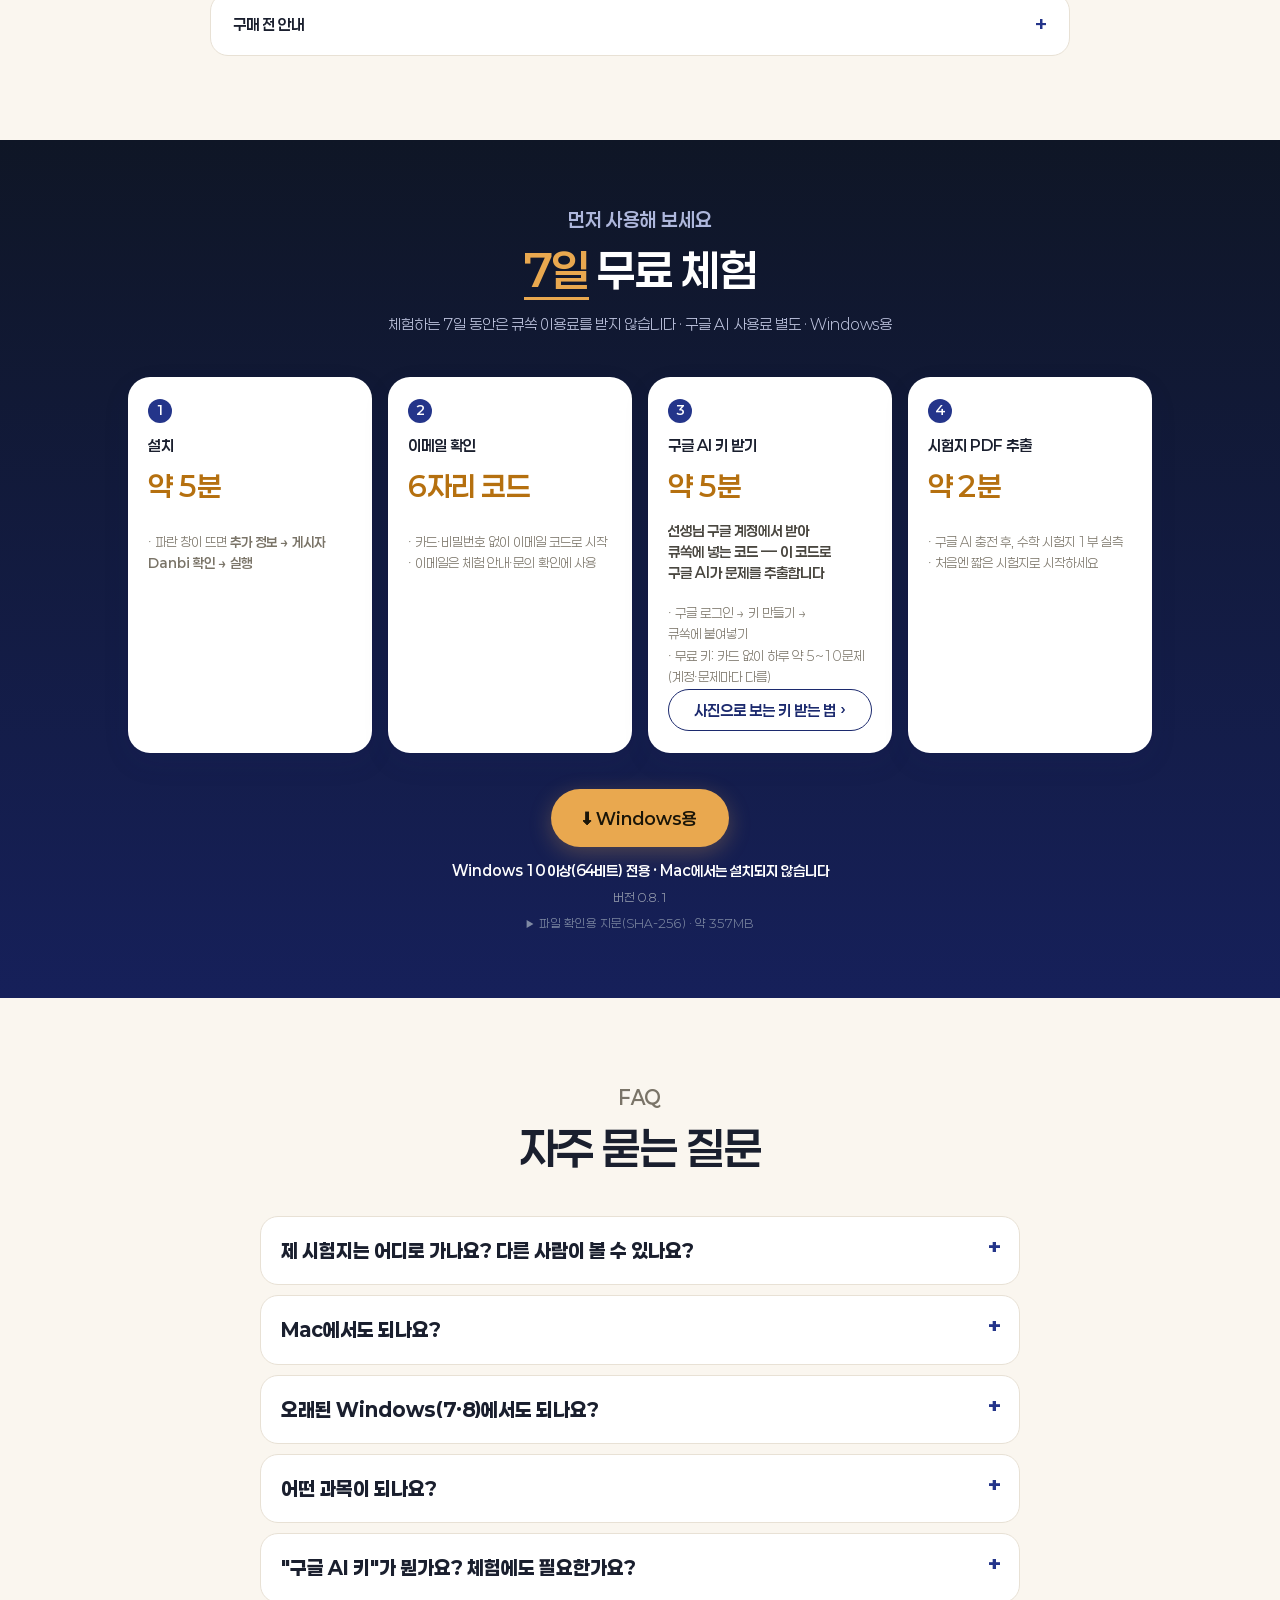
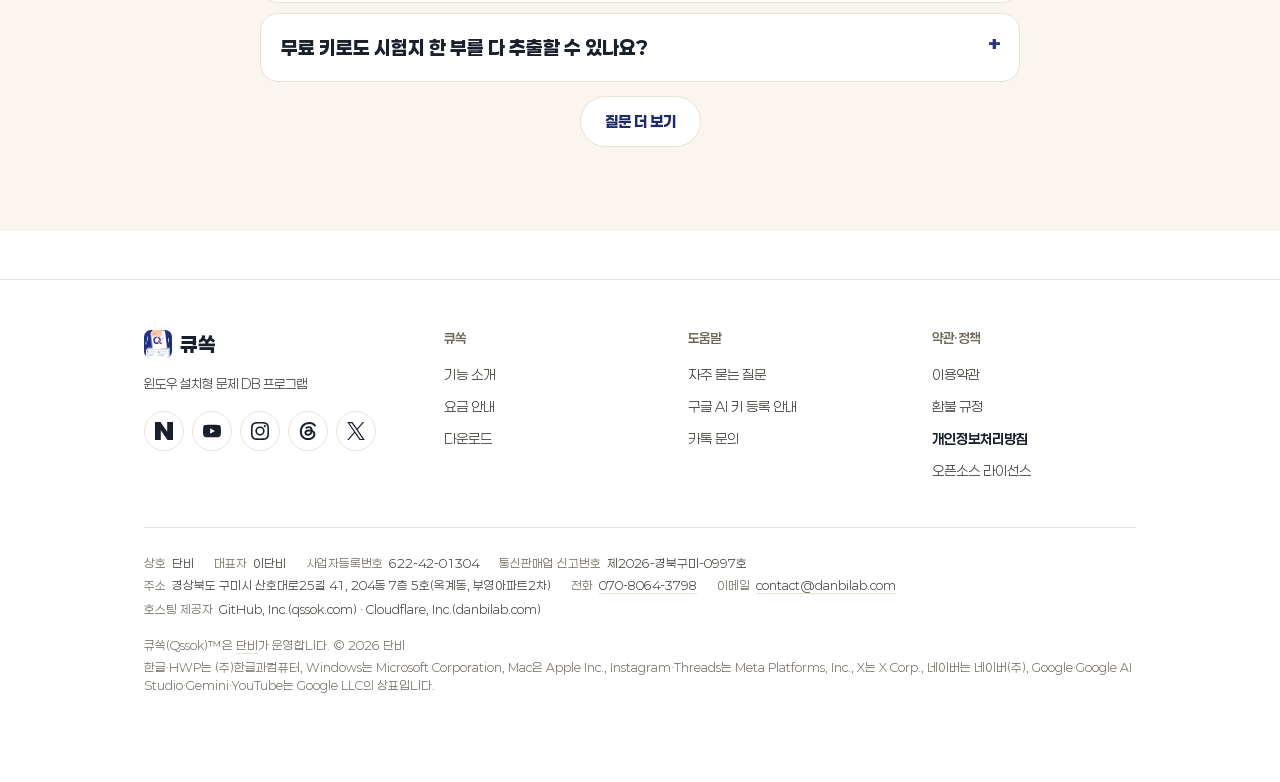
==== commit 15b67a76: "site-v3 (exam-builder 621d8f9)" ====
--- a/index.html
+++ b/index.html
@@ -7,10 +7,7 @@
 <link rel="icon" href="favicon.svg" type="image/svg+xml">
 <link rel="icon" href="icon-192.png" type="image/png" sizes="192x192">
 <link rel="apple-touch-icon" href="apple-touch-icon.png">
-<!-- 검색 설명문 + 링크 미리보기(카톡·카페·밴드). 2026-10-28 검색 노출 열며 넣음(noindex 뺌) — 시안 design-proposals/v196.
-     ⚠️ 설명문엔 「컴퓨터에서만」을 넣지 않는다 — 본문에선 각주 ¹(추출 때 구글 AI 전송)이 붙는데 검색 결과엔 각주가 없다.
-     og:image·og:url은 전체 주소여야 미리보기가 그림을 가져간다(§14 예외: 우리 도메인 meta만). 그림 = img/og.png 1200×630,
-     히어로 제목·사진을 바꾸면 같이 다시 굽는다(원본 = design-proposals/v295-og/og.html, 11-13 판 ㉠ — 굽고 나면 ?v= 숫자 +1). 카톡은 미리보기를 저장해 두므로 바꾼 뒤엔 카카오 공유 디버거에서 캐시 지우기. -->
+
 <meta name="description" content="윈도우 설치형 문제 DB 프로그램. PDF에서 문제만 쏙, 골라 담아 한글(HWP) 시험지로 만듭니다. 7일 무료 체험(구글 AI 사용료 별도).">
 <meta property="og:type" content="website">
 <meta property="og:site_name" content="큐쏙(Qssok)">
@@ -21,757 +18,21 @@
 <meta property="og:image:width" content="1200">
 <meta property="og:image:height" content="630">
 <meta property="og:locale" content="ko_KR">
-<!-- 네이버 서치어드바이저 사이트 소유 확인(2026-10-28) — ⛔ 지우면 소유 확인이 풀린다. 비밀값 아님(누구나 페이지 소스에서 보임). -->
+
 <meta name="naver-site-verification" content="26da67d9c12037a24e5285d7ecdbbceb52c4ef0c" />
-<!-- 구글 서치 콘솔 소유 확인(2026-10-28, URL 접두어 https://qssok.com/) — ⛔ 지우면 소유 확인이 풀린다. 비밀값 아님. -->
+
 <meta name="google-site-verification" content="WGuCtaF5VllZwuIsMP-o9wlJaEu1jVCo0hc9qgp6OsQ" />
-<!-- 구글 검색 결과 맨 위 「사이트 이름」 줄 — 안 적으면 qssok.com으로 뜬다. 이름 표기는 언제나 「큐쏙(Qssok)」(사용자 지정 2026-10-28). -->
+
 <script type="application/ld+json">{"@context": "https://schema.org", "@type": "WebSite", "name": "큐쏙(Qssok)", "alternateName": ["큐쏙", "Qssok"], "url": "https://qssok.com/"}</script>
-<!-- ⚠️ 외부 CDN 금지 — 폰트는 동봉(fonts/). 구글 폰트 CDN을 쓰면 페이지를 열기만 해도
-     방문자 IP가 구글로 전송돼, "내 자료는 내 컴퓨터에만"을 내세우는 페이지와 톤이 어긋난다.
-     (2026-07-31: 월 구독 확정으로 라이선스 검증 서버가 생겼다 → "우리 서버 없음"은 더 이상 쓰지 않는다.
-      2026-10-07: 체험 7일이 이메일 인증을 받는다 → "회원가입 없음"도 더 이상
-      쓰지 않는다. 여전히 참인 것은 "시험지를 저희에게 올리지 않는다" 하나이고, 그것이 헤드라인이다.
-      정본 = docs/프라이버시-데이터처리.md 「써도 되는 정직한 표현」)
-     재생성: tools/fetch_fonts.py  /  라이선스: SIL OFL 1.1 (fonts/OFL-notoserifkr.txt · fonts/OFL-ibmplexsanskr.txt · fonts/OFL-paperlogy.txt)
-     선 아이콘(자물쇠·체크·✕) = Lucide(ISC, 일부 Feather MIT) — LICENSE-lucide.txt. 정본 = 앱 app.js Q_ICON
-     로고 그림 = 앱 왼쪽 위 로고(electron/renderer/index.html)와 같은 SVG, favicon.svg도 같은 그림 -->
+
 <link rel="stylesheet" href="fonts.css">
-<style>
-  :root {
-    --ink: #1a1f2e;
-    --ink-soft: #4b5265;
-    --ink-faint: #607192;
-    --accent: #24358a;
-    --accent-deep: #1c2a6e;
-    --accent-soft: #eceefa;
-    --bg: #ffffff;
-    --bg-alt: #f7f8fc;
-    --line: #e6e8f0;
-    --radius: 14px;
-    --i-check: url("data:image/svg+xml,%3Csvg xmlns='http://www.w3.org/2000/svg' viewBox='0 0 24 24' fill='none' stroke='black' stroke-width='3' stroke-linecap='round' stroke-linejoin='round'%3E%3Cpath d='M20 6 9 17l-5-5'/%3E%3C/svg%3E");
-    --i-x: url("data:image/svg+xml,%3Csvg xmlns='http://www.w3.org/2000/svg' viewBox='0 0 24 24' fill='none' stroke='black' stroke-width='3' stroke-linecap='round' stroke-linejoin='round'%3E%3Cpath d='M18 6 6 18M6 6l12 12'/%3E%3C/svg%3E");
-  }
-  * { margin: 0; padding: 0; box-sizing: border-box; }
-  html { scroll-behavior: smooth; }
-  body {
-    font-family: "IBM Plex Sans KR", "Apple SD Gothic Neo", "Malgun Gothic", sans-serif;
-    color: var(--ink);
-    background: var(--bg);
-    line-height: 1.65;
-    word-break: keep-all;
-  }
-  .wrap { max-width: 1040px; margin: 0 auto; padding: 0 24px; }
-
-  /* ── Nav ── */
-  nav {
-    position: sticky; top: 0; z-index: 10;
-    background: rgba(255,255,255,.92); backdrop-filter: blur(8px);
-    border-bottom: 1px solid var(--line);
-  }
-  .nav-inner { display: flex; align-items: center; justify-content: space-between; height: 64px; max-width: 1280px; padding: 0 32px; }
-  .logo { font-size: 22px; font-weight: 700; letter-spacing: -0.5px; }
-  .logo span { color: var(--accent); }
-  .faq a, footer a, .mini a, .pc-notes a { color: var(--accent); font-weight: 600; text-underline-offset: 2px; }
-  /* 카톡 문의 — 오른쪽 아래에 늘 떠 있는 버튼(사용자 2026-10-28 ㉠). 카카오 로고는 상표라 쓰지 않고 말풍선 아이콘만 */
-  .kakao-fab { position: fixed; right: 16px; bottom: calc(20px + env(safe-area-inset-bottom)); z-index: 50; display: flex; align-items: center; gap: 6px; background: #fee500; color: #191919; text-decoration: none; font-weight: 700; font-size: 14px; padding: 12px 16px; border-radius: 999px; box-shadow: 0 6px 18px rgba(0,0,0,.25); }
-  .kakao-fab:hover { filter: brightness(.96); }
-  .kakao-fab .ic { width: 18px; height: 18px; }
-  .logo { display: flex; align-items: center; gap: 8px; color: inherit; text-decoration: none; }
-  .logo-ic { width: 30px; height: 30px; flex-shrink: 0; }
-  .ic { width: 14px; height: 14px; fill: none; stroke: currentColor; stroke-width: 2; stroke-linecap: round; stroke-linejoin: round; flex-shrink: 0; }
-  .nav-cta {
-    background: var(--accent); color: #fff; text-decoration: none;
-    padding: 9px 18px; border-radius: 8px; font-size: 14px; font-weight: 600;
-  }
-  .nav-cta:hover { background: var(--accent-deep); }
-
-  /* ── Hero (새벽 책상: 짙은 남색 + 스탠드 불빛) ── */
-  .hero { position: relative; background: #0f1626; color: #edf0f6; padding: 72px 0 0; text-align: center; overflow: hidden; }
-  .hero-glow {
-    position: absolute; top: -170px; left: 50%; transform: translateX(-55%);
-    width: 780px; height: 580px; border-radius: 50%;
-    background: radial-gradient(circle, rgba(233,168,79,.18), transparent 62%);
-    pointer-events: none;
-  }
-  .hero-in { position: relative; }
-  h1 {
-    font-size: clamp(32px, 5.5vw, 52px); font-weight: 700;
-    letter-spacing: -1.5px; line-height: 1.25; margin-bottom: 20px;
-  }
-  h1 .accent { color: inherit; border-bottom: 4px solid #e9a84f; }
-  .hero-sub {
-    font-size: clamp(16px, 2.2vw, 19px); color: #98a3ba;
-    max-width: 640px; margin: 0 auto 8px;
-  }
-  .cta-row { display: flex; gap: 12px; justify-content: center; flex-wrap: wrap; }
-  .btn-primary {
-    background: var(--accent); color: #fff; text-decoration: none;
-    padding: 15px 32px; border-radius: 10px; font-size: 17px; font-weight: 700;
-    box-shadow: 0 6px 20px rgba(36,53,138,.25);
-  }
-  .btn-primary:hover { background: var(--accent-deep); }
-  .hero .btn-primary { background: #e9a84f; color: #1a1508; box-shadow: 0 6px 22px rgba(233,168,79,.28); }
-  .hero .btn-primary:hover { background: #d99938; }
-  .hero-note { margin-top: 18px; font-size: 13px; color: #6f7b95; }
-  .hero-fade { height: 84px; margin-top: 52px; background: linear-gradient(180deg, rgba(15,22,38,0), var(--bg-alt)); }
-
-  .ftag { position: absolute; top: -13px; left: -10px; font: 700 13px/1 "IBM Plex Sans KR", sans-serif; letter-spacing: .04em; padding: 6px 11px; border-radius: 7px; background: #c8463c; color: #fff; box-shadow: 0 4px 12px rgba(0,0,0,.35); }
-  .ftag.hwp { left: auto; right: -10px; background: #2f6fd6; }
-  /* ── Hero: 실제 앱 사진 3장(① 문제 찾기 → ② 편집 → ③ 한글(HWP)) — 시안 v195-hero ── */
-  .hero-sub .one-place { display: inline-block; margin-top: 2px; font-size: clamp(18px, 2vw, 22px); font-weight: 800; color: #f3c98c; letter-spacing: -.2px; }
-  .chips { display: flex; flex-wrap: wrap; justify-content: center; gap: 8px 10px; margin: 18px auto 0; }
-  .chips span { border: 1px solid rgba(233,168,79,.45); background: rgba(233,168,79,.1); color: #f3c98c; border-radius: 99px; padding: 6px 14px; font-size: 14px; font-weight: 700; }
-  .hwin { max-width: 1140px; margin: 24px auto 0; border: 1px solid rgba(233,168,79,.35); border-radius: 16px; padding: 0 22px 22px; }
-  .hwin-bar { display: flex; align-items: center; gap: 7px; height: 40px; color: #9aa5bd; font-size: 13px; font-weight: 700; }
-  .hwin-bar i { width: 11px; height: 11px; border-radius: 50%; background: #3a4563; }
-  .hwin-bar span { margin-left: 10px; }
-  .flow3 { display: grid; grid-template-columns: minmax(0,1fr) auto minmax(0,1fr) auto minmax(0,1fr); gap: 14px; align-items: start; margin-top: 6px; }
-  .flow3 figure { margin: 0; min-width: 0; }
-  .flow3 .shot { position: relative; aspect-ratio: 4/3; background: #fff; border-radius: 12px; overflow: hidden; box-shadow: 0 8px 24px rgba(0,0,0,.35); }
-  .flow3 .shot img { display: block; width: 100%; height: 100%; object-fit: cover; object-position: top center; }
-  .flow3 .shot .ftag { top: 8px; right: 8px; z-index: 1; }
-  .flow3 .arr { color: #e9a84f; font-size: 28px; align-self: center; margin-top: -28px; }
-  .flow3 figcaption { color: #c3cad9; font-size: 14px; margin-top: 12px; line-height: 1.5; }
-  .flow3 figcaption small { display: block; font-size: 11px; color: #8a95ad; }
-  /* 하나씩 떠오르기: ① → 화살표 → ② → 화살표 → ③ (옛 데모 애니메이션의 짝) */
-  @keyframes rise { from { opacity: 0; transform: translateY(14px); } to { opacity: 1; transform: none; } }
-  @keyframes fadeIn { from { opacity: 0; } to { opacity: 1; } }
-  .flow3 > figure { animation: rise .6s both; }
-  .flow3 > .arr { animation: fadeIn .5s both; }   /* 화살표는 투명도만 — 폰에선 90° 돌려 둔 transform을 덮지 않게 */
-  .flow3 > :nth-child(1) { animation-delay: .2s; }
-  .flow3 > :nth-child(2) { animation-delay: .7s; }
-  .flow3 > :nth-child(3) { animation-delay: 1s; }
-  .flow3 > :nth-child(4) { animation-delay: 1.5s; }
-  .flow3 > :nth-child(5) { animation-delay: 1.8s; }
-  @media (prefers-reduced-motion: reduce) { .flow3 > * { animation: none; } }
-  .hero .fine { max-width: 980px; margin: 18px auto 22px; font-size: 12px; line-height: 1.7; color: #8f9ab3; }
-  @media (max-width: 760px) {
-    .hwin { padding: 0 12px 14px; }
-    .flow3 { grid-template-columns: minmax(0,1fr); max-width: min(420px,100%); margin-left: auto; margin-right: auto; }
-    .flow3 .arr { transform: rotate(90deg); justify-self: center; margin: 0; }
-  }
-
-  /* ── 설치 3단계 ── */
-  .steps-row { display: flex; gap: 14px; max-width: 860px; margin: 0 auto; }
-  .step { flex: 1; background: var(--bg); border: 1px solid var(--line); border-radius: 12px; padding: 18px 20px; font-size: 14px; color: var(--ink-soft); }
-  .step > b { display: block; font-size: 15px; color: var(--ink); margin-bottom: 4px; }
-  .final .step { display: flex; flex-direction: column; align-items: flex-start; }
-  .final .step small { margin-top: auto; padding-top: 10px; }
-  .step small { display: block; margin-top: 8px; font-size: 12px; color: var(--ink-faint); }
-  .step i { display: inline-flex; align-items: center; justify-content: center; width: 24px; height: 24px; border-radius: 50%; background: var(--accent); color: #fff; font-style: normal; font-size: 13px; font-weight: 700; margin-bottom: 10px; }
-  .step p { color: var(--ink-soft); font-size: 14px; }
-  .price-plus { display: grid; grid-template-columns: 1fr 72px 1fr; align-items: center; max-width: 820px; margin: 40px auto 0; }
-  .price-plus > .card { height: 100%; }
-  .price-plus .plus { justify-self: center; width: 48px; height: 48px; border-radius: 50%; background: var(--accent); display: flex; align-items: center; justify-content: center; box-shadow: 0 6px 16px rgba(36,53,138,.25); }
-  .price-plus .plus svg { width: 24px; height: 24px; fill: none; stroke: #fff; stroke-width: 2.6; stroke-linecap: round; }
-  @media (max-width: 760px) { .price-plus { grid-template-columns: 1fr; } .price-plus .plus { padding: 8px 0; } }
-  .price-big2 { font-size: 19px; font-weight: 700; color: var(--accent); margin: -10px 0 18px; }
-  .final .steps-row { max-width: 980px; margin: 0 auto 36px; text-align: left; }
-  .final .install { margin-top: 28px; text-align: left; color: var(--ink); }
-  @media (max-width: 760px) { .steps-row { flex-direction: column; } }
-
-  /* ── 앱 화면 (창 목업) ── */
-  .appwin { max-width: 820px; margin: 0 auto 14px; background: var(--bg); border: 1px solid #d5dae3; border-radius: 10px; box-shadow: 0 24px 60px rgba(20,30,60,.14); overflow: hidden; }
-  .appwin-bar { display: flex; align-items: center; gap: 6px; padding: 9px 13px; background: #f2f4f8; border-bottom: 1px solid #e2e6ee; font-size: 12px; color: #8b93a3; }
-  .appwin-bar i { width: 10px; height: 10px; border-radius: 50%; }
-  .appwin-bar i:nth-child(1){ background:#f26d63; } .appwin-bar i:nth-child(2){ background:#f2b93f; } .appwin-bar i:nth-child(3){ background:#5fc454; }
-  .appwin-body { display: flex; font-size: 11px; min-height: 262px; text-align: left; }
-  .appwin-sb { width: 150px; background: #f7f8fb; border-right: 1px solid #edeff4; padding: 11px 9px; color: #4d5462; flex-shrink: 0; }
-  .appwin-sb div { padding: 5px 9px; border-radius: 6px; white-space: nowrap; overflow: hidden; }
-  .appwin-sb .on { background: #e7edfb; color: #1d4fd7; font-weight: 700; }
-  .appwin-main { flex: 1; padding: 11px 13px; min-width: 0; }
-  .appwin-search { border: 1px solid #e2e6ee; border-radius: 7px; padding: 6px 11px; color: #9aa1b0; margin-bottom: 9px; }
-  .appwin-row { display: flex; gap: 9px; padding: 7px 9px; border-bottom: 1px solid #f1f3f7; color: #3d4350; white-space: nowrap; overflow: hidden; }
-  .appwin-row b { color: #9aa1b0; font-weight: 700; width: 20px; flex-shrink: 0; }
-  .appwin-row.on { background: #eef3fe; border-radius: 6px; }
-  .appwin-det { width: 240px; border-left: 1px solid #edeff4; padding: 11px 13px; color: #3d4350; flex-shrink: 0; }
-  .appwin-det h4 { margin: 0 0 7px; font-size: 12px; }
-  .appwin-det .c { color: #5c6474; line-height: 1.7; }
-  .appwin-dfig { height: 48px; border: 1px dashed #c9d0dd; border-radius: 5px; margin: 7px 0; background: linear-gradient(to top right, transparent 49.5%, #aab5cb 49.5%, #aab5cb 50.5%, transparent 50.5%), #f6f8fb; }
-  .appwin-cap { text-align: center; font-size: 12px; color: var(--ink-faint); margin-bottom: 48px; }
-  @media (max-width: 640px) { .appwin-det { display: none; } }
-
-  /* ── Sections ── */
-  section { padding: 88px 0; scroll-margin-top: 76px; }
-  section.alt { background: var(--bg-alt); }
-  .sec-label { text-align: center; color: var(--accent); font-weight: 700; font-size: 14px; letter-spacing: .5px; margin-bottom: 12px; }
-  h2 { text-align: center; font-size: clamp(24px, 3.6vw, 34px); font-weight: 700; letter-spacing: -1px; margin-bottom: 14px; }
-  .sec-sub { text-align: center; color: var(--ink-soft); max-width: 560px; margin: 0 auto 52px; font-size: 17px; }
-
-  .grid3 { display: grid; grid-template-columns: repeat(3, 1fr); gap: 20px; }
-  .grid2 { display: grid; grid-template-columns: repeat(2, 1fr); gap: 20px; }
-  @media (max-width: 760px) { .grid3, .grid2 { grid-template-columns: 1fr; } }
-
-  .card {
-    background: var(--bg); border: 1px solid var(--line); border-radius: var(--radius);
-    padding: 28px;
-  }
-  .card h3 { font-size: 17px; font-weight: 700; margin-bottom: 8px; }
-  .card p { font-size: 15px; color: var(--ink-soft); }
-
-  /* pain cards */
-  .pain { border-left: 4px solid #f0b429; }
-  .pain q { font-style: normal; font-weight: 600; color: var(--ink); display: block; margin-bottom: 8px; font-size: 15px; }
-  .pain q::before { content: "“"; } .pain q::after { content: "”"; }
-
-  /* ── Privacy ── */
-  .privacy-box {
-    max-width: 720px; margin: 0 auto; background: var(--bg);
-    border: 1px solid var(--line); border-radius: var(--radius); padding: 36px;
-  }
-  .privacy-box ul { list-style: none; }
-  .privacy-box li { padding: 10px 0 10px 34px; position: relative; font-size: 15px; color: var(--ink-soft); }
-  .privacy-box li::before, .price-card li::before {
-    content: ""; position: absolute; width: 14px; height: 14px; background: var(--accent);
-    -webkit-mask: var(--i-check) center / contain no-repeat; mask: var(--i-check) center / contain no-repeat;
-  }
-  .privacy-box li::before { left: 4px; top: calc(10px + (1.65em - 14px) / 2); }
-  .privacy-box li strong { color: var(--ink); }
-  .honest {
-    margin-top: 22px; padding: 16px 18px; background: var(--accent-soft);
-    border-radius: 10px; font-size: 14px; color: var(--ink-soft);
-  }
-
-  /* ── 돈이 어떻게 나가나요 / 구독을 멈추면 ── */
-  .notice-list { max-width: 720px; margin: 22px auto 0; padding: 18px 20px; background: var(--bg-alt); border: 1px solid var(--line); border-radius: 10px; }
-  .notice-list p { font-size: 13px; color: var(--ink-soft); margin: 7px 0; padding-left: 16px; text-indent: -16px; }
-
-  /* ── Pricing ── */
-  .price-card { text-align: center; padding: 40px 28px; }
-  .price-card.featured { border: 2px solid var(--accent); position: relative; }
-  .price-card .plan { font-size: 15px; font-weight: 700; color: var(--ink-faint); margin-bottom: 10px; }
-  .price-card .price { font-size: 34px; font-weight: 700; letter-spacing: -1px; margin-bottom: 4px; }
-  .price-card .per { font-size: 14px; color: var(--ink-faint); margin-bottom: 22px; }
-  .price-card ul { list-style: none; text-align: left; max-width: 240px; margin: 0 auto 26px; }
-  .price-card li { padding: 6px 0 6px 26px; position: relative; font-size: 15px; color: var(--ink-soft); }
-  .price-card li::before { left: 0; top: calc(6px + (1.65em - 14px) / 2); }
-  .pricing-note { text-align: center; margin-top: 24px; font-size: 13px; color: var(--ink-faint); }
-
-  /* ── FAQ ── */
-  .faq { max-width: 720px; margin: 0 auto; }
-  .faq details { border-bottom: 1px solid var(--line); padding: 20px 4px; }
-  .faq summary { font-weight: 700; font-size: 17px; cursor: pointer; list-style: none; position: relative; padding-right: 28px; }
-  .faq summary::after { content: "+"; position: absolute; right: 4px; color: var(--accent); font-size: 20px; }
-  .faq details[open] summary::after { content: "–"; }
-  .faq details p, .faq details ol { margin-top: 12px; font-size: 15px; color: var(--ink-soft); }
-
-  /* ── Final CTA ── */
-  .final { text-align: center; background: var(--ink); color: #fff; }
-  .final h2 { color: #fff; }
-  .final .sec-sub { color: #b8bdcc; }
-  .final { padding: 64px 0; }
-  .dl-meta { text-align: center; color: #9aa1b0; font-size: 12px; margin-top: 6px; }
-  .dl-meta code { font-size: 11px; word-break: break-all; }
-  .dl-warn { display: flex; align-items: center; justify-content: center; gap: 8px; width: fit-content; max-width: 100%; margin: 16px auto 4px; padding: 9px 16px; border-radius: 10px; background: rgba(233,168,79,.12); border: 1px solid rgba(233,168,79,.4); color: #f1c98a; font-size: 14px; }
-  .dl-warn b { color: #fff; }
-  /* 어두운 바탕 위 주 버튼 — 남색은 바탕에 묻힌다. 히어로 버튼과 같은 불빛 색 */
-  .final .btn-primary { background: #e9a84f; color: #1a1508; box-shadow: 0 6px 22px rgba(233,168,79,.28); }
-  .final .btn-primary:hover { background: #d99938; }
-
-  /* ── 설치 안내(접힘) ── */
-  .install { max-width: 860px; margin: 0 auto; border: 1px solid var(--line); border-radius: var(--radius); background: var(--bg); }
-  .install summary { cursor: pointer; list-style: none; padding: 18px 48px 18px 22px; font-weight: 700; font-size: 15px; position: relative; }
-  .install summary::-webkit-details-marker { display: none; }
-  .install summary::after { content: "+"; position: absolute; right: 22px; top: 14px; color: var(--accent); font-size: 20px; }
-  .install[open] summary::after { content: "–"; }
-  .install summary span { display: block; font-weight: 400; font-size: 14px; color: var(--ink-soft); margin-top: 2px; }
-  .install-body { padding: 4px 22px 22px; }
-
-  footer { padding: 36px 0; text-align: center; font-size: 13px; color: var(--ink-faint); border-top: 1px solid var(--line); }
-/* ── 요금 두 카드 (시안 v242 e — design + ux-writing, 대표 11-03) ── */
-.nw{white-space:nowrap}
-.price-plus .plus{align-self:center}
-.price-plus{max-width:880px;grid-template-columns:1fr 56px 1fr;align-items:stretch}
-.price-plus > .card{height:auto}
-@media (max-width:900px){.price-plus{grid-template-columns:minmax(0,1fr);max-width:560px}.price-plus .plus{justify-self:center;padding:8px 0}}
-#pricing .price-card{display:flex;flex-direction:column;word-break:keep-all;padding:32px 28px}
-/* 두 카드 같은 짜임·같은 글자 눈금(대표 11-04, 시안 v255): 카드 제목 22 · 한 줄 14 · 칸 제목 15 · 큰 숫자 32/24 · 설명 13 · 안내 14/13 */
-#pricing .price-card{text-align:left}
-#pricing .price-card .plan{font-size:22px;margin:0 0 4px}
-#pricing .price-card.featured.pcL .plan{color:#fff}
-#pricing .pc3 .plan{color:var(--ink)}
-#pricing .price-card .per{font-size:14px;line-height:1.5;margin:0 0 18px}
-.pc-rows{display:flex;flex-direction:column;gap:10px}
-.pc-row{min-width:0;padding:14px 16px;border-radius:12px;background:var(--gray)}
-.pc-row .t{display:flex;flex-wrap:wrap;align-items:center;gap:4px 8px;font-size:15px;font-weight:700;color:var(--ink)}
-.pc-open{padding:1px 10px;border-radius:999px;background:#e9a84f;color:#1a1508;font-size:13px;font-weight:700;line-height:1.5;white-space:nowrap}
-.pc-row .big{font-size:32px;font-weight:700;letter-spacing:-.5px;line-height:1.25;margin:4px 0;color:var(--ink);white-space:nowrap}
-.pc-row .vat,.pc-row .cond,.pc-row .sm{display:block;font-size:14px;line-height:1.5;color:var(--ink-soft)}
-.pc-row .cond{margin-top:2px}
-.pc-opt{margin-top:10px}.pc-opt + .pc-opt{margin-top:12px;padding-top:12px;border-top:1px solid rgba(255,255,255,.16)}
-.pc-opt .n{display:flex;align-items:center;gap:8px;font-size:15px;font-weight:600;color:rgba(255,255,255,.9)}
-.pc-opt .n em{font-style:normal;font-size:13px;font-weight:700;color:#f6c77e;background:rgba(246,199,126,.14);padding:1px 8px;border-radius:999px;white-space:nowrap}
-.pc-opt .big2{font-size:24px;font-weight:700;letter-spacing:-.5px;line-height:1.25;margin:2px 0;color:#fff;white-space:nowrap}
-.pc-foot{margin-top:auto;padding-top:16px;display:flex;flex-direction:column;gap:4px;font-size:14px;line-height:1.55;color:var(--ink-soft)}
-.pc-foot b{color:var(--ink)}
-.pc-foot .pc-hd{display:flex;justify-content:space-between;align-items:baseline;gap:8px;font-size:15px}
-.pc-foot .pc-hd a{font-size:13px;white-space:nowrap}
-.pc-foot .s{font-size:13px;color:var(--ink-faint)}
-.pc-foot a:not(.btn-primary){color:var(--accent);font-weight:600}
-/* 구글 칸 — 판매 페이지·앱과 같은 내용·표(대표 11-04, 시안 v258) */
-.pc3 .pc-opt + .pc-opt{border-top-color:var(--line)}
-.pc3 .big2{color:var(--ink)}
-#pricing .pc3 .ai-notes{list-style:none;max-width:none;margin:0;padding:0;word-break:keep-all}
-#pricing .pc3 .ai-notes li{padding:2px 0 2px 14px;font-size:14px;line-height:1.6;color:var(--ink-soft)}
-@media (min-width:1000px){#pricing .pc3 .ai-notes li.oneline{white-space:nowrap;letter-spacing:-.2px}}
-#pricing .pc3 .ai-notes li::before{content:"";left:2px;top:.75em;width:5px;height:5px;border-radius:50%;background:var(--ink-faint);-webkit-mask:none;mask:none;filter:none}
-.ai-foot{margin-top:8px}
-.ai-cap{display:flex;flex-wrap:wrap;align-items:baseline;justify-content:space-between;gap:0 12px;margin:0 0 4px;font-size:14px;font-weight:700;color:var(--ink)}
-.ai-cap small{font-size:12px;font-weight:400;color:var(--ink-faint)}
-.ai-table{width:100%;table-layout:fixed;border-collapse:separate;border-spacing:0}
-.ai-table th,.ai-table td{padding:6px;text-align:right;white-space:nowrap}
-.ai-table th:first-child{width:66px;text-align:left}
-.ai-table thead th{font-size:12px;font-weight:400;color:var(--ink-faint);border-bottom:1px solid var(--line)}
-.ai-table tbody th{font-size:14px;font-weight:400;color:var(--ink-soft)}
-.ai-table td{font-size:15px;font-weight:700;color:var(--ink);font-variant-numeric:tabular-nums}
-.ai-table td small{font-size:12px;font-weight:400;color:var(--ink-faint)}
-.ai-table .sol>*{background:#fff}
-.ai-table .sol>:first-child{border-radius:8px 0 0 8px}
-.ai-table .sol>:last-child{border-radius:0 8px 8px 0}
-@media (max-width:480px){.pc3 .pc-row{padding:14px 10px}.ai-table th:first-child{width:56px}.ai-table th,.ai-table td{padding-left:2px;padding-right:4px}.ai-table td{font-size:14px}}
-@media (max-width:360px){.ai-table td,.ai-table tbody th{font-size:12px}.ai-table th,.ai-table td{padding-left:1px;padding-right:2px}.ai-table th:first-child{width:50px}.ai-table td small{font-size:11px}#pricing .price-card{padding:24px 12px}.pc3 .pc-row{padding:12px 6px}}
-/* 왼쪽(어두운 카드) 색만 다르다 */
-#pricing .pcL .pc-state{margin:12px 0 0;padding:10px 12px;border-radius:10px;background:rgba(255,255,255,.12);color:#fff;font-size:14px;font-weight:600;line-height:1.5}
-.pcL .pc-row{background:rgba(255,255,255,.08)}
-.pcL .pc-row.pick{background:rgba(246,199,126,.14);box-shadow:inset 0 0 0 1px rgba(246,199,126,.5)}
-#pricing .pcL .pc-row .t,#pricing .pcL .pc-row .big,#pricing .pcL .pc-foot b{color:#fff}
-#pricing .pcL .pc-row .vat{color:rgba(255,255,255,.85)}
-#pricing .pcL .pc-row .cond,#pricing .pcL .pc-foot,#pricing .pcL .pc-foot p,#pricing .pcL .pc-foot .s{color:rgba(255,255,255,.78)}
-.pcL .pc-foot .s{margin-bottom:14px}
-.pcL .pc-foot .btn-primary{margin-top:auto;align-self:stretch;text-align:center;background:#e9a84f;color:#1a1508;box-shadow:0 6px 22px rgba(233,168,79,.28)}
-.pcL .pc-foot .btn-primary:hover{background:#d99938}
-/* 넓은 화면: 양쪽 칸 높이를 줄끼리 맞춘다 */
-@media (min-width:901px){@supports (grid-template-rows:subgrid){
-  .price-plus{grid-template-rows:repeat(5,auto)}
-  #pricing .price-card{display:grid;grid-template-rows:subgrid;grid-row:1/span 5;row-gap:0}
-  .pcL{grid-column:1}.pc3{grid-column:3}
-  .price-plus .plus{grid-column:2;grid-row:1/span 5}
-  .pc-rows{display:contents}
-  .pc-row{margin-bottom:10px}
-  .pc-foot{padding-top:6px}
-  /* 첫 결제 혜택을 닫으면 왼쪽 줄이 하나 빈다 — 남은 두 가격 칸이 오른쪽 두 줄 높이를 같이 쓴다(오른쪽 첫 칸이 늘어나 빈칸 생기지 않게) */
-  #pricing .pcL.pc-closed .pc-row:not([hidden]){grid-row:3/span 2}
-  #pricing .pcL.pc-closed .pc-foot{grid-row:5}
-}}
-@media (max-width:480px){
-  #pricing .price-card{padding:28px 20px}
-}
-/* 휴대폰엔 앱을 깔 수 없고 아래쪽에 안내 버튼이 있어 머리줄 다운로드는 뺀다(대표 2026-11-05). 결제가 열리면 「요금 안내」→「구매하기」·/buy/ */
-.nav-right{display:flex;align-items:center;gap:22px}
-.nav-link{font-size:15px;font-weight:600;color:var(--ink-soft);text-decoration:none;white-space:nowrap}
-.nav-link:hover{color:var(--accent)}
-@media (max-width:480px){.nav-right{gap:14px}.nav-link{font-size:14px}.nav-cta{display:none}.nav-key{display:none}.logo{white-space:nowrap;font-size:19px}.nav-inner{padding:0 16px}}
-
-/* v294 */
-.hero-note .to-hwp{color:inherit;text-decoration:underline;text-underline-offset:3px;font-weight:600}
-.stage img.hwp{object-fit:contain!important;object-position:top center!important;background:#fff!important}
-.freekey a{color:var(--accent)}
-.stage.is-hwp{background:#fff}
-.stage .zoom,.stage .hwptag{display:none}
-.stage.is-hwp .zoom{display:inline-flex;position:absolute;right:12px;bottom:12px;z-index:2;padding:8px 14px;border-radius:999px;border:1px solid var(--line);background:rgba(255,255,255,.95);box-shadow:var(--sh);font-size:13px;font-weight:600;color:var(--accent);text-decoration:none}
-.stage.is-hwp .hwptag{display:inline-block;position:absolute;left:12px;bottom:12px;z-index:2;padding:5px 10px;border-radius:999px;background:var(--accent);color:#fff;font-size:12px;font-weight:600}
-.freekey{max-width:760px;margin:4px auto 0;text-align:center;font-size:13px;color:var(--ink-soft)}
-.keydef{margin:0 0 8px;font-size:14px;font-weight:600;line-height:1.5}
-.dl-os{margin:12px 0 0;text-align:center;font-size:14px;font-weight:600;color:#fff}
-@media (max-width:760px){.keep{grid-template-columns:1fr}.stage.is-hwp{padding-bottom:58px}}
-
-/* v294 가로 영상 자리(임시: 앱 화면 사진) */
-.wwin{display:none}
-@media (min-width:1000px){
- .hero-in{grid-template-columns:480px 600px!important;gap:40px!important}
- .hero-vid{width:600px!important}
- .hero-vid .vframe{display:none}
- .wwin{display:block;border-radius:10px;overflow:hidden;background:#fff;box-shadow:0 24px 60px rgba(0,0,0,.45);border:1px solid rgba(255,255,255,.12)}
- .wbar{height:32px;display:flex;align-items:center;gap:8px;padding:0 0 0 12px;background:#e9edf5;color:#3a4566;font-size:12px;font-weight:600}
- .wbar .wt{margin-right:8px}
- .wbar .wc{margin-left:auto;display:flex}
- .wbar .wc i{font-style:normal;width:40px;text-align:center;color:#5b6684;font-size:13px}
- .wscr{position:relative;aspect-ratio:16/10;background:#141f55}
- .wscr img,.wscr video{position:absolute;inset:0;width:100%;height:100%;object-fit:contain;background:#141f55}
- .wscr .ph{position:absolute;left:12px;top:12px;padding:4px 10px;border-radius:6px;background:rgba(15,22,38,.75);color:#fff;font-size:12px}
-}
-
-.wtabs{display:flex;gap:2px;align-self:flex-end}
-.wtab{height:26px;padding:0 14px;border:0;border-radius:6px 6px 0 0;background:transparent;color:#7d87a3;font:inherit;font-size:12px;font-weight:700;cursor:pointer}
-.wtab.on{background:#fff;color:#1c2a6e}
-.wscr .wh{display:none;object-fit:contain!important;object-position:center!important;background:#fff}
-.wscr.alt .wh{display:block}.wscr.alt .wv{display:none}
-.mtabs{display:flex;justify-content:center;gap:6px;margin:0 auto 12px}
-.mtabs .wtab{display:inline-flex;align-items:center;gap:8px;border-radius:999px;background:rgba(255,255,255,.10);border:1px solid rgba(255,255,255,.18);color:#dfe5ff;height:40px;padding:0 18px;font-size:15px;white-space:nowrap}
-@media (max-width:420px){.mtabs .wtab{padding:0 14px;font-size:14px}}
-.mtabs .wtab img{width:30px;height:22px;object-fit:cover;border-radius:3px;background:#fff}
-.mtabs .wtab.on{background:#fff;color:#1c2a6e}
-@media (min-width:1000px){.mtabs{display:none}}
-
-/* legal 11-13: 창 틀 대신 무늬 없는 둥근 틀 */
-@media (min-width:1000px){.wbar{display:none!important}.wwin{border-radius:14px!important}}
-@media (min-width:1000px){.mtabs{display:flex!important}}
-.wscr .whtag{display:none;position:absolute;left:12px;bottom:12px;padding:5px 10px;border-radius:999px;background:#1c2a6e;color:#fff;font-size:12px;font-weight:600}
-.wscr.alt .whtag{display:block}
-
-.vframe .mh,.vframe .mtag{display:none}
-.hero-vid.alt .vframe{background:#fff}
-.hero-vid.alt .vframe video{visibility:hidden}
-.hero-vid.alt .vframe .mh{display:block;position:absolute;left:0;right:0;top:0;bottom:0;width:100%;height:100%;object-fit:contain;object-position:center 40%;background:#fff;z-index:2}
-.hero-vid .mzoom{display:none}
-.hero-vid.alt .mzoom{display:inline-flex;position:absolute;left:50%;transform:translateX(-50%);bottom:14px;z-index:3;white-space:nowrap;padding:5px 11px;border-radius:999px;border:1px solid #d5dbe8;background:#fff;color:#1c2a6e;font-size:12px;font-weight:700;text-decoration:none}
-.hero-vid.alt .vframe .mtag{display:block;position:absolute;left:50%;transform:translateX(-50%);bottom:52px;z-index:3;padding:4px 9px;border-radius:999px;background:#1c2a6e;color:#fff;font-size:11px;font-weight:600;white-space:nowrap}
-.hero-vid.alt .vframe .vbtn{display:none}
-
-/* v294 정리(design 11-13): 카드 셋 · 줄바꿈 · 글자 크기 단계 */
-.keep{grid-template-columns:repeat(3,1fr)!important;max-width:980px!important;gap:16px}
-.keep a{color:var(--accent);white-space:nowrap}
-@media (max-width:960px){.keep{grid-template-columns:1fr!important;max-width:560px!important}}
-.nw{white-space:nowrap}
-h2,h3,summary,.keep b,.hd .sub,.keydef,.tab .d{text-wrap:balance}
-.hd h2 .mark{white-space:nowrap}
-p,li,.pricing-note,.sub{text-wrap:pretty}
-.hd h2{font-size:clamp(28px,4.2vw,44px)!important}
-
-/* 대표 11-13 「A4 꽉 채우란 거야」: 완성 예시는 칸을 종이 비율로 — 종이 한 장이 여백 없이 꽉 */
-.hero-vid.alt .vframe{aspect-ratio:1184/1654!important;background:#fff}
-.hero-vid.alt .vframe video{display:none}
-.hero-vid.alt .vframe .mh{object-fit:cover!important;object-position:top center!important}
-
-/* FAQ 답 모양(design 11-13) — 첫 줄 바로 답 · 진짜 목록 · 끝 단서 */
-#faq .faq details[open]>summary{padding-bottom:12px}
-#faq .faq .ans{padding:0 20px 22px;font-size:15px;line-height:1.7;color:var(--ink-soft)}
-#faq .faq .ans p{margin:0;padding:0}
-#faq .faq .ans>*+*{margin-top:10px}
-#faq .faq .ans .lead{font-size:15px;font-weight:600;color:var(--navy);line-height:1.6}
-#faq .faq .ans ul{list-style:none;margin:0;padding:0}
-#faq .faq .ans li{position:relative;padding-left:16px}
-#faq .faq .ans li+li{margin-top:6px}
-#faq .faq .ans li::before{content:"";position:absolute;left:3px;top:.72em;width:5px;height:5px;border-radius:50%;background:var(--ink-faint)}
-#faq .faq .ans li b{font-weight:600;color:var(--ink)}
-#faq .faq .ans .note{margin-top:14px;padding-top:10px;border-top:1px solid var(--line);font-size:13px;line-height:1.6;color:var(--ink-faint)}
-#faq .faq .ans .faq-go{margin-top:16px}
-#faq .faq a.go-line{font-size:14px;font-weight:600;padding:9px 16px;min-height:40px}
-@media (max-width:480px){#faq .faq .ans{padding:0 16px 18px}#faq .faq a.go-line{min-height:44px}}
-.pc-state2{text-wrap:balance}
-</style>
-<style>
-.hero-q{font-size:clamp(15px,1.6vw,18px);color:#aab3c7;margin:0 0 10px;font-weight:600}
-.hero .fine{font-size:13px}
-.hero-fade{display:none}
-.hero{padding-bottom:72px}
-section{padding:72px 0}
-h2{font-size:clamp(24px,3vw,32px)}
-
-#pain h2{margin-bottom:28px}
-.pills{display:flex;gap:12px;justify-content:center;flex-wrap:wrap;max-width:900px;margin:0 auto}
-.pills > *{padding:10px 18px;border-radius:999px;background:var(--bg-alt);border:1px solid var(--line);font-size:15px;font-weight:600;color:var(--ink,#1b2233);text-decoration:none}
-.pills > *::before{content:"“ ";color:#e9a84f;font-weight:800}
-.pills a::after{content:" ›";color:var(--accent)}
-.feat-sub{color:#5b6475;margin:-30px 0 44px;text-align:center}
-.zz{display:grid;grid-template-columns:62fr 38fr;gap:44px;align-items:center;margin:0 0 48px}
-.zz.rev{grid-template-columns:38fr 62fr}.zz.rev .zz-img{order:2}
-.zz.wide{grid-template-columns:1fr;gap:20px;text-align:center}.zz.wide .zz-img{max-width:960px;margin:0 auto;width:100%}
-.shotf{border:1px solid #dfe3ea;border-radius:12px;overflow:hidden;background:#fff;box-shadow:0 1px 2px rgba(15,22,38,.06),0 12px 32px rgba(15,22,38,.10)}
-.shotf .bar{height:22px;display:flex;gap:6px;align-items:center;padding:0 10px;background:#f2f4f8;border-bottom:1px solid #e2e6ee}
-.shotf .bar i{width:8px;height:8px;border-radius:50%;background:#d3d8e2}
-.shotf img{width:100%;height:auto;display:block}
-.zz-txt .n{font-size:13px;font-weight:700;color:var(--accent)}
-.zz-txt h3{font-size:clamp(22px,2.4vw,28px);margin:6px 0 10px}
-.zz-txt p{margin:0;font-size:17px;line-height:1.6}
-.zz-txt small{display:block;margin-top:10px;font-size:14px;color:#5b6475;line-height:1.6}
-.solband{display:grid;grid-template-columns:1fr;gap:24px;align-items:center;max-width:760px;margin:0 auto;padding:16px;border:1px solid var(--line);border-radius:12px;background:var(--bg-alt)}
-.solband img{width:100%;height:auto;border-radius:8px;border:1px solid #dfe3ea;display:block}
-.solband b{display:block;font-size:17px;margin-bottom:4px}
-.solband p{margin:0;font-size:15px;color:#3d4350}
-@media (max-width:760px){.zz,.zz.rev{grid-template-columns:1fr;gap:16px;margin-bottom:40px}.zz.rev .zz-img{order:0}.solband{grid-template-columns:1fr}.pills > *{width:100%;text-align:left}}
-</style><style>
-/* ── v207 디자인 규칙: 구역 머리 = 작은 질문 + 큰 답(형광펜 한 단어) · 카드 한 벌 · 색 리듬 ── */
-:root{--ink-soft:#4a4740;--ink-faint:#7a7468;--line:#e8e1d5;--navy:#1c2a6e;--navy-deep:#121a3f;--tint:#eef1fa;--gray:#f1ebe1;--t1:#faf6ef;--or:#e9a84f;--or-ink:#b5700f;--r:22px;--sh:0 1px 2px rgba(15,22,38,.05),0 10px 28px rgba(28,42,110,.09)}
-section{padding:84px 0}
-.btn-primary,.nav-cta{border-radius:999px!important}
-.hwin{border-radius:24px!important}
-.price-card{border-radius:var(--r)!important}
-.final .step{border-radius:var(--r)}
-#faq .faq details{border-radius:18px!important}
-.install{border-radius:18px!important}
-.hd{text-align:center;margin-bottom:40px}
-.hd-q{font-size:clamp(16px,1.7vw,19px);font-weight:600;color:var(--ink-faint);margin-bottom:8px}
-.hd h2{font-size:clamp(30px,4.2vw,44px);letter-spacing:-1.4px;line-height:1.25;margin:0}
-.hd.dark .hd-q{color:#aeb7dc}.hd.dark h2{color:#fff}
-.hd .sub{margin-top:14px;font-size:15px;color:var(--ink-faint)}.hd.dark .sub{color:#c3c9e4}
-.mark{background:linear-gradient(transparent 58%,rgba(233,168,79,.5) 0) 0 0/0 100% no-repeat;transition:background-size .7s .25s ease;padding:0 3px}
-.dark .mark{color:var(--or);background-image:linear-gradient(var(--or),var(--or));background-position:0 100%;background-size:0 3px;padding:0 0 4px}
-.dark .mark.on{background-size:100% 3px}
-.mark.on{background-size:100% 100%}
-.nw{white-space:nowrap}
-/* 히어로 */
-.hero{background:linear-gradient(180deg,#0f1626 0%,#16205a 100%)}
-.hero::after{content:"";position:absolute;inset:0;pointer-events:none;background:radial-gradient(640px 420px at 82% 8%,rgba(60,84,200,.35),transparent 70%)}
-h1 .accent{border-bottom:0;background:linear-gradient(var(--or),var(--or)) 0 100%/0 4px no-repeat;padding-bottom:4px;transition:background-size .8s .3s ease}
-h1 .accent.on{background-size:100% 4px}
-/* 고민 */
-#pain{background:var(--t1)}
-.quotes{display:flex;flex-wrap:wrap;justify-content:center;gap:12px;max-width:1100px;margin:0 auto}
-.quote{display:inline-flex;align-items:center;gap:10px;background:#fff;border:1px solid var(--line);border-radius:var(--r) var(--r) var(--r) 4px;box-shadow:var(--sh);padding:14px 18px;font-size:16.5px;font-weight:600;color:var(--ink);text-decoration:none;white-space:nowrap}
-.quote svg{width:22px;height:22px;flex:none;fill:var(--or)}
-.quote em{font-style:normal;font-size:14px;color:var(--accent);margin-left:4px}
-/* 하는 일 */
-#features{background:var(--gray)}
-.subj{display:flex;gap:8px;justify-content:center;flex-wrap:wrap;margin-top:18px}
-.chip{border-radius:999px;padding:6px 14px;line-height:1.2}
-.chip.on{background:var(--navy);color:#fff;font-size:15px;font-weight:700}
-.chip.soon{border:1px dashed #b7bfd6;color:var(--ink-faint);font-size:14px;font-weight:500;background:transparent}
-.tabs{display:grid;grid-template-columns:360px 1fr;gap:36px;align-items:stretch}
-.tablist{display:flex;flex-direction:column;gap:12px;height:470px}
-.tab{all:unset;cursor:pointer;display:block;position:relative;padding:20px 22px;border-radius:var(--r);border:1px solid transparent;transition:background .2s,border-color .2s,box-shadow .2s}
-.tab:focus-visible{outline:2px solid var(--accent);outline-offset:2px}
-.tab .n{display:inline-block;font-size:12px;font-weight:700;letter-spacing:.5px;color:var(--ink-faint);margin-bottom:6px}
-.tab b{display:block;font-size:22px;font-weight:700;letter-spacing:-.4px;color:var(--ink-faint);transition:color .2s}
-.tab .d{display:none;font-size:15px;line-height:1.65;color:var(--ink-soft)}
-.tab .d small{display:block;margin-top:6px;font-size:13px;color:var(--ink-faint)}
-.tab[aria-selected="true"]{background:#fff;border-color:var(--line);box-shadow:var(--sh)}
-.tab[aria-selected="true"] .n{color:var(--or-ink)}
-.tab[aria-selected="true"] b{color:var(--ink)}
-.tab[aria-selected="true"] .d{display:block;margin-top:8px;animation:fadein .25s ease}
-@keyframes fadein{from{opacity:0}to{opacity:1}}
-.tab[aria-selected="true"]::before{content:"";position:absolute;left:0;top:18px;bottom:18px;width:4px;border-radius:0 4px 4px 0;background:var(--or)}
-.stage{position:relative;height:470px;border-radius:var(--r);background:#fff;border:1px solid var(--line);box-shadow:var(--sh),0 24px 48px rgba(28,42,110,.10);overflow:hidden}
-.stage .bar{height:26px;display:flex;gap:6px;align-items:center;padding:0 12px;background:#f2f4f8;border-bottom:1px solid #e2e6ee}
-.stage .bar i{width:9px;height:9px;border-radius:50%;background:#d3d8e2}
-.stage img{position:absolute;left:0;right:0;top:26px;width:100%;height:calc(100% - 26px);object-fit:cover;object-position:top left;opacity:0;transition:opacity .3s;background:#fff}
-.stage img.on{opacity:1}
-/* 저장 */
-#privacy{background:var(--t1)}
-.keep{display:grid;grid-template-columns:repeat(2,1fr);gap:16px;max-width:760px;margin:0 auto 16px}
-.keep > div{background:#fff;border:0;box-shadow:var(--sh);border-radius:var(--r);padding:28px 26px}
-.keep svg{width:44px;height:44px;padding:9px;border-radius:14px;background:#fff;box-shadow:var(--sh);stroke:var(--accent);fill:none;stroke-width:1.7;stroke-linecap:round;stroke-linejoin:round;margin-bottom:14px}
-.keep b{display:block;font-size:19px;margin-bottom:6px}
-.keep p{margin:0;font-size:15px;line-height:1.65;color:var(--ink-soft);text-wrap:pretty}
-.ainote{max-width:980px;margin:0 auto;border:1px solid var(--line);background:#fff;border-radius:var(--r);padding:16px 22px;font-size:14px;line-height:1.65;color:var(--ink-soft)}
-.ainote b{display:block;color:var(--ink);margin-bottom:4px;font-size:15px}.ainote p{margin:0}
-/* 가격 */
-#pricing{background:var(--t1)}
-#pricing .price-plus{margin-top:0}
-#pricing .price-card{background:#fff;border:1px solid var(--line);border-radius:var(--r);box-shadow:var(--sh)}
-#pricing .price-card.featured{background:var(--navy);border:0;color:#fff}
-#pricing .price-card.featured .plan,#pricing .price-card.featured .per{color:#b9c1e2}
-#pricing .price-card.featured li{color:#e3e7f6}
-#pricing .price-card.featured li::before{filter:brightness(2.4)}
-#pricing .price-card:not(.featured){border-top:5px solid var(--or)}
-#pricing .plus{background:var(--navy)}
-/* 체험 */
-.final{background:var(--navy)}
-.final .steps-row{gap:16px}
-.final .step{border-radius:var(--r);border:0;box-shadow:var(--sh);padding:22px}
-.step .big{display:block;font-size:28px;font-weight:700;color:var(--or-ink);letter-spacing:-.5px;margin:2px 0 10px}
-.mini{list-style:none;margin:auto 0 0;padding:0;font-size:13px;color:var(--ink-faint);line-height:1.65}
-.mini li::before{content:"· "}
-/* 키 안내 쪽 가는 단추 — 강사가 처음 막히는 3단계 카드에만(design·ux-writing 11-09). 테두리 알약 = 주 단추(주황 채움) 한 단 아래 */
-.go-line{align-self:stretch;margin-top:14px;padding:10px 14px;border:1.5px solid var(--navy);border-radius:999px;color:var(--navy);background:#fff;font-size:15px;font-weight:700;line-height:1.35;text-align:center;text-decoration:none}
-.go-line::after{content:" ›"}
-.go-line:hover{background:var(--tint)}
-.go-line:focus-visible{outline:2px solid var(--or);outline-offset:2px}
-.faq a.go-line{display:inline-block;margin-top:0;font-weight:700;color:var(--navy)}  /* .faq a(굵기·색)가 덮지 않게 */
-/* FAQ */
-#faq{background:var(--t1)}
-#faq .faq{max-width:760px}
-#faq .faq details{border:1px solid var(--line);border-radius:12px;padding:0;margin-bottom:10px;background:#fff;transition:background .2s}
-#faq .faq summary{padding:18px 48px 18px 20px;font-size:19px;font-weight:800;color:var(--ink)}
-@media (max-width:480px){#faq .faq summary{font-size:17px}}
-/* FAQ 「질문 더 보기」(2026-11-12 대표 — 휴대폰에서 너무 길다): 감싸는 상자는 카드 꾸밈 없이 단추 한 줄, 열면 단추는 사라진다 */
-#faq .faq details.more{border:0;background:none;padding:0;margin:14px 0 0}
-#faq .faq details.more>summary{display:block;width:max-content;margin:0 auto;padding:12px 24px;border:1px solid var(--line);border-radius:999px;background:#fff;font-size:15px;color:var(--navy)}
-#faq .faq details.more>summary::after{content:none}
-#faq .faq details.more[open]>summary{display:none}
-#faq .faq details.more details:not([open])>summary::after{content:"+"}
-#faq .faq summary::after{right:18px;top:14px}
-#faq .faq details[open]{box-shadow:var(--sh);border-color:#dfe3ee}
-#faq .faq details p{margin:0;padding:0 20px 20px;line-height:1.75}
-#faq .faq summary::after{transition:transform .2s}
-/* 등장 */
-html.js .reveal{opacity:0;transform:translateY(14px);transition:opacity .45s ease,transform .45s ease}
-html.js .reveal.on{opacity:1;transform:none}
-@media (prefers-reduced-motion:reduce){html.js .reveal{opacity:1;transform:none;transition:none}.mark{transition:none;background-size:100% 100%}.dark .mark{background-size:100% 3px}h1 .accent{transition:none;background-size:100% 4px}.stage img,.tab .d{transition:none}}
-@media (max-width:760px){
- section{padding:60px 0}
- .keep{grid-template-columns:1fr}
- .tabs{grid-template-columns:1fr;gap:14px}.tablist{height:auto!important}.stage{height:auto!important;aspect-ratio:16/10}
- .tablist{flex-direction:row;overflow-x:auto;scroll-snap-type:x mandatory;gap:8px;padding-bottom:4px}
- .tab{scroll-snap-align:start;flex:0 0 auto;padding:10px 16px}.tab .n,.tab .d,.tab::before{display:none!important}.tab b{font-size:15px}
- .mob-d{display:block!important;font-size:15px;line-height:1.65;color:var(--ink-soft)}
- .quote{font-size:17px;width:100%;white-space:normal}
-}
-.mob-d{display:none}
-.mob-d small{display:block;margin-top:4px;font-size:13px;color:var(--ink-faint)}
-</style>
-<script>document.documentElement.classList.add('js')</script>
-<style>
-/* 글꼴 = 페이퍼로지 하나(fonts.css, tools/fetch_fonts.py) — 본문 3Light·굵은 글씨 6SemiBold·로고 8ExtraBold */
-body,body *:not(code){font-family:"Paperlogy","IBM Plex Sans KR",sans-serif!important}
-.logo-t,.logo-t *{font-weight:800!important}
-/* 아래 남색 = 히어로와 같은 진한 남색 */
-@media (min-width:761px){.tablist,.stage{height:490px!important}}
-.quotes{max-width:760px!important}
-@media (max-width:760px){.tablist{display:grid!important;grid-template-columns:repeat(3,1fr);overflow:visible!important;padding-bottom:0!important;gap:6px!important}.tab{padding:10px 4px!important;text-align:center}.tab b{font-size:15px!important;white-space:nowrap}.tab .lg{display:none}}
-/* 구매 전 안내 — 겉 상자 안에 상자를 또 두지 않고, 제목과 같은 왼쪽 줄에 점·내어쓰기를 맞춘다(사용자 10-29) */
-#pricing .install{max-width:860px!important}  /* 가장 긴 줄(806px)+좌우 여백에 맞춤 */
-#pricing .install .install-body{padding:0 22px 20px!important}
-#pricing .install .notice-list{max-width:none!important;margin:0!important;padding:14px 0 0!important;background:none!important;border:0!important;border-top:1px solid var(--line)!important;border-radius:0!important}
-#pricing .install .notice-list p{position:relative;font-size:14px!important;line-height:1.7!important;color:var(--ink-soft)!important;margin:0 0 8px!important;padding-left:14px!important;text-indent:0!important}
-#pricing .install .notice-list p:last-child{margin-bottom:0!important}
-#pricing .install .notice-list p::before{content:"·";position:absolute;left:2px;top:0;color:var(--ink-faint)}
-#pricing .install .notice-list p b{color:var(--ink);font-weight:600}
-.ainote .dl{display:block;position:relative;padding-left:14px}
-.ainote .dl::before{content:"·";position:absolute;left:2px;color:var(--ink-faint)}
-#pricing .install .notice-list .sub{display:block;position:relative;padding-left:14px;margin-top:3px;font-size:14px}
-#pricing .install .notice-list .sub::before{content:"–";position:absolute;left:0;color:var(--ink-faint)}
-/* 체험 4단계 — 설명 한 줄이 끊기지 않게 칸을 가장 긴 줄(이메일 줄)에 맞춘다(사용자 10-29) */
-@media (min-width:761px){.final .wrap{max-width:1080px!important}.final .steps-row{max-width:1024px!important}.final .step{padding:22px 20px!important}}
-/* 사진을 자르지 않는다 — 앱 사진(1.40)이 칸(1.27)보다 넓어 오른쪽 버튼이 잘렸다 */
-.stage img{object-fit:contain!important;object-position:top center!important;background:#f4f6fa!important}
-@media (max-width:760px){.stage{aspect-ratio:auto!important}.stage img{position:static!important;height:auto!important;display:none}.stage img.on{display:block}}
-.final,#pricing .price-card.featured,#pricing .plus{background:linear-gradient(180deg,#0f1626 0%,#16205a 100%)!important}
-/* 휴대폰 방문자 → PC로 주소 보내기(인스타 유입, 10-30). 넓은 화면에선 숨김 */
-.topc{display:none;max-width:420px;margin:0 auto 18px;padding:16px;border:1px solid #3a3f4d;border-radius:12px;text-align:center}
-.topc b{display:block;font-size:15px;margin-bottom:4px}.topc p{color:#b8bdcc;font-size:14px;margin:0 0 12px}
-.topc .row{display:flex;gap:8px;justify-content:center}.topc button{flex:1;padding:10px;border-radius:8px;border:1px solid #5a6070;background:transparent;color:#fff;font:inherit;font-size:14px;cursor:pointer}
-.topc-hero{display:none}.topc-hero a{color:inherit;text-decoration:underline}
-@media (max-width:760px){.topc,.topc-hero{display:block}}
-</style><style>/* 2026-11-12 2차 손질(시안 v286 — 강사 역 의견 + marketing·design·legal·md): 첫 화면 영상 · 지문 접기 · 한 달 비용 예시 띠 */
-@media (min-width:1000px){.hero-in{display:grid;grid-template-columns:minmax(0,560px) 300px;gap:64px;justify-content:center;align-items:center;text-align:left}.hero-in .chips,.hero-in .cta-row{justify-content:flex-start}.hero{padding-bottom:72px}}
-.hero-vid{margin:28px auto 0;width:min(300px,68vw)}
-@media (min-width:1000px){.hero-vid{margin:0;width:300px}}
-.vframe{position:relative;border-radius:24px;border:6px solid #1c2433;box-shadow:0 24px 60px rgba(0,0,0,.45);overflow:hidden;background:#0f1626;aspect-ratio:9/16}
-.vframe video{display:block;width:100%;height:100%;object-fit:cover}
-.vbtn{position:absolute;right:10px;bottom:10px;width:36px;height:36px;border-radius:50%;border:0;background:rgba(15,22,38,.7);cursor:pointer;display:flex;align-items:center;justify-content:center}
-.vbtn svg{width:16px;height:16px;fill:#fff}
-.hero-vid figcaption{margin-top:10px;font-size:12px;color:#8f9ab3;text-align:center}
-#sample{padding:64px 0}
-.paper{position:relative;max-width:860px;margin:0 auto}
-.paper img{display:block;width:100%;border:1px solid #dfe3ea;box-shadow:0 24px 60px rgba(15,22,38,.18);background:#fff}
-.paper .ftag{top:-13px;left:-10px;right:auto}
-.paper figcaption{margin-top:12px;font-size:13px;color:var(--ink-faint);text-align:center}
-.dl-more{margin-top:6px;text-align:center}.dl-more summary{font-size:12px;color:#7f8aa3;cursor:pointer}.dl-more .dl-meta{margin-top:6px}
-.pc-state2{font-size:12px;color:rgba(255,255,255,.85);margin:6px 0 10px}
-/* 11-12 한 달 비용 띠 — 마케팅 창 문구 한 벌(대표 결정: 구글 2027년 1월 예정 가격 기준 통일) · legal: 합계 바로 아래 같은 크기로 결제 준비 중·VAT·첫 결제 혜택 조건·환불 불가 */
-.total-band{max-width:880px;margin:22px auto 0;background:#fff;border:1px solid var(--line);border-radius:18px}
-.mk{text-align:center;max-width:880px;padding:28px 28px 18px!important}
-.mk-big{margin:0 0 8px;font-size:36px;font-weight:700;letter-spacing:-.8px;line-height:1.3;color:var(--accent)}
-.mk-big small{display:block;font-size:19px;font-weight:600;letter-spacing:0;color:var(--ink)}
-.mk-sub{margin:0 0 14px;font-size:17px;color:var(--ink-soft)}
-.mk-sub b{color:var(--accent);font-weight:700}
-.mk-sum{margin:0 auto 8px;max-width:640px;padding:10px 16px;background:var(--accent-soft);border-radius:14px;font-size:15px;color:var(--ink);font-variant-numeric:tabular-nums;line-height:1.6}
-.mk-sum b{font-size:19px}
-.mk-sum small{font-size:14px;color:var(--ink-soft)}
-.mk-left{margin:0 0 8px;font-size:15px;color:var(--ink);text-wrap:balance}
-.mk-left b{font-size:17px;color:var(--accent)}
-.mk-must{margin:0 0 14px;font-size:14px;letter-spacing:-.2px;color:var(--ink)}
-@media (min-width:1000px){.mk-must{white-space:nowrap!important}.mk-sum{font-size:14px}}
-.mk-s{margin:0;padding-top:12px;border-top:1px solid var(--line);font-size:12px;line-height:1.65;color:var(--ink-soft);text-wrap:balance}
-.mk-s2{padding-top:2px;border-top:0}
-.mk-left small{font-size:13px;color:var(--ink-soft)}
-@media (max-width:760px){.mk-big{font-size:28px}.mk-big small{font-size:17px}.mk-sub{font-size:15px}.mk-sum,.mk-must{font-size:14px}.mk-sum b{font-size:17px}}
-.hero-copy .cta-row{margin-top:22px}
-.final .step ul.mini{margin-top:12px!important}.final .step .go-line{margin-top:auto}
-/* design 11-12 첫 화면 네 곳: 설치형 칩 · 단서 괄호 · 안내 두 줄 간격 · 영상 설명 한 줄 */
-.hero .hero-q{display:inline-flex;align-items:center;gap:7px;margin:0 0 16px;padding:6px 15px 6px 12px;border:1.5px solid rgba(255,255,255,.3);border-radius:999px;background:rgba(255,255,255,.07);color:#e3e8f4;font-size:clamp(14px,1.4vw,15.5px);font-weight:700;line-height:1.2}
-.chips span small{display:inline-block;margin-left:4px;font-size:12px;font-weight:500;color:#d9bb8e}
-.chips span{line-height:1.45;border-radius:20px}
-.hero-note{line-height:1.55;text-wrap:balance;color:#8f9ab3}
-.hero-note+.hero-note{margin-top:4px}
-.hero-note.topc-hero{margin-top:14px}
-.hero-vid figcaption{font-size:11px;letter-spacing:-.01em;white-space:nowrap;width:max-content;max-width:calc(100vw - 32px);margin:10px 0 0 50%;transform:translateX(-50%)}
-@media (max-width:399px){.hero-vid figcaption{white-space:normal;text-wrap:balance}}
-/* design 11-12: 구글 카드 목록을 표 밑에 붙이고 남는 높이는 가격 기준 줄 위로(카드 바닥선은 왼쪽 단추와 맞춤) */
-.pc3 .pc-foot{margin-top:0;flex-grow:1}
-#pricing .pc3 .pc-asof{margin:-12px 4px 10px;text-align:right;font-size:12.5px;color:var(--ink-faint)}
-.pc3 .ai-foot{margin-top:auto;padding-top:8px}
-</style>
-<script>document.addEventListener('DOMContentLoaded',function(){var v=document.getElementById('demo'),b=document.getElementById('vbtn');if(!v||!b)return;
-var PAUSE='<svg viewBox="0 0 24 24" aria-hidden="true"><rect x="6" y="5" width="4" height="14" rx="1"/><rect x="14" y="5" width="4" height="14" rx="1"/></svg>',PLAY='<svg viewBox="0 0 24 24" aria-hidden="true"><path d="M8 5v14l11-7z"/></svg>';
-function sync(){b.innerHTML=v.paused?PLAY:PAUSE;b.setAttribute('aria-label',v.paused?'영상 재생':'영상 멈춤')}
-if(window.matchMedia&&matchMedia('(prefers-reduced-motion: reduce)').matches){v.removeAttribute('autoplay');v.pause()}
-b.addEventListener('click',function(){v.paused?v.play():v.pause()});v.addEventListener('play',sync);v.addEventListener('pause',sync);sync()})</script>
-<style>
-/* 11-12 요금 구역 정리(시안 v293 — design·marketing·legal·md·pm, 강사 역 피드백): 띠 뺌 · 「=」 시작 비용 한 줄 · 이용료 VAT 1회 + 부가세 포함 금액 · 구글 2026 가격 + 2027년 1월 인상 예정 */
-.pc-two{display:grid;grid-template-columns:repeat(auto-fit,minmax(130px,1fr));gap:12px;margin-top:8px}
-.pc-two .pc-opt{margin:0!important;padding:0!important;border:0!important}
-/* 첫 결제 혜택을 닫았을 때(관리 화면 · 대표 11-25 · 시안 v322 ③) — 혜택 줄·「첫 3개월 뒤」·시작 비용 줄을 숨기고 두 가격이 위아래로 크게(빈 자리 없음) */
-#pricing .pc-row[hidden],#pricing .pc-row>.t[hidden],#pricing .price-sum[hidden]{display:none!important}
-#pricing .pcL.pc-closed .pc-two{grid-template-columns:minmax(0,1fr);gap:0}
-#pricing .pcL.pc-closed .pc-two .big2{font-size:32px}
-#pricing .pcL.pc-closed .pc-two .pc-opt+.pc-opt{border-top:1px solid rgba(255,255,255,.18)!important;padding-top:16px!important;margin-top:16px!important}
-.pc-two .big2{font-size:22px}
-.pc-two .pc-opt .n{display:flex;align-items:center;gap:5px;white-space:nowrap}.pc-two .pc-opt .n em{font-size:11px;padding:0 6px;margin:0;font-weight:600}
-.pcL .pc-row:not(.pick)>.t,.pc-two .pc-opt .n{color:rgba(255,255,255,.62)!important;font-size:13px!important;font-weight:600}
-.pcL .pc-row .vat,.pcL .pc-row .cond{color:rgba(255,255,255,.62)}
-.pcL .big2{color:#fff}
-.pc-small{margin:10px 0 0;font-size:12px;line-height:1.55;color:rgba(255,255,255,.7);text-align:center}
-.pcL .pc-foot .pc-state2{margin:0 0 10px}
-.pc-hd2{display:flex;justify-content:space-between;align-items:baseline;gap:8px;flex-wrap:wrap}
-.pc-hd2 .t small{font-size:12px;font-weight:400;color:var(--ink-faint)}
-.pc3 .pc-hd2 .big2{margin:0}
-.pc3 .pc-opt-t{border-top:0!important;padding-top:6px!important;margin-top:4px!important}
-.ai-table .sol>*,.ai-table .sol > *{background:none!important}
-.price-sum{grid-column:1/-1;display:flex;flex-wrap:wrap;align-items:center;justify-content:center;gap:4px 12px;margin:20px 0 0;font-size:15px;color:var(--ink-soft);word-break:keep-all}
-.price-sum b{font-size:24px;font-weight:700;letter-spacing:-.5px;color:var(--accent)}
-.not-monthly{display:inline-block;padding:3px 10px;border-radius:999px;background:var(--accent);color:#fff;font-size:13px;font-weight:700}
-.price-sum small{flex-basis:100%;text-align:center;font-size:13px;color:var(--ink-soft)}
-.price-sum .eq{width:36px;height:36px;border-radius:50%;background:var(--accent);display:inline-flex;align-items:center;justify-content:center}
-.price-sum .eq svg{width:18px;height:18px;fill:none;stroke:#fff;stroke-width:2.6;stroke-linecap:round}
-</style>
-<style>/*site-footer*/
-footer.sf{--sf-k:#1a1f2e;--sf-v:#3a3832;--sf-f:#6e685c;--sf-l:#e8e1d5;--sf-o:#fff;container-type:inline-size;
-  display:block;width:100%;max-width:none;margin:48px 0 0;padding:48px 0 88px;border-top:1px solid var(--sf-l);
-  text-align:left;color:var(--sf-v);font-size:14px;line-height:1.6;word-break:keep-all;overflow-wrap:normal}
-footer.sf *{box-sizing:border-box}
-footer.sf a{color:inherit;font-weight:inherit;text-decoration:none;text-underline-offset:3px}
-footer.sf a:hover{text-decoration:underline}
-footer.sf a:focus-visible{outline:2px solid var(--sf-k);outline-offset:2px;border-radius:4px}
-footer.sf ul,footer.sf dl,footer.sf p,footer.sf dt,footer.sf dd{list-style:none;margin:0;padding:0;border:0;background:none}   /* 페이지의 dl·dt 규칙(회사 소개 표 줄 등)이 새지 않게 */
-footer.sf .sf-in{max-width:1040px;margin:0 auto;padding:0 24px}
-footer.sf .sf-top{display:grid;grid-template-columns:260px 1fr 1fr 1fr;column-gap:40px}
-footer.sf .sf-cols{display:contents}
-footer.sf .sf-logo{display:inline-flex;align-items:center;gap:8px;color:var(--sf-k)}
-footer.sf .sf-logo:hover{text-decoration:none}
-footer.sf .sf-ic{width:28px;height:28px;flex:none}
-footer.sf .sf-logo b{font-size:20px;font-weight:800}
-footer.sf .sf-intro{margin-top:10px;font-size:13px}
-footer.sf .sf-sns{display:flex;gap:8px;margin-top:16px}
-footer.sf .sf-sns a{display:grid;place-items:center;width:40px;height:40px;border:1px solid var(--sf-l);border-radius:50%;
-  background:var(--sf-o);color:var(--sf-k)}
-footer.sf .sf-sns svg{width:18px;height:18px;fill:currentColor}
-footer.sf .sf-h{margin-bottom:10px;font-size:13px;font-weight:600;color:var(--sf-f)}
-footer.sf .sf-col a{display:block;line-height:32px}
-footer.sf strong{font-weight:700;color:var(--sf-k)}
-footer.sf .sf-biz{margin-top:40px;padding-top:24px;border-top:1px solid var(--sf-l);font-size:12px;line-height:22px}
-footer.sf .sf-biz dl{display:flex;flex-wrap:wrap;gap:2px 20px}
-footer.sf .sf-biz dl>div{white-space:nowrap}
-footer.sf .sf-biz dl>div.sf-wr{white-space:normal}
-footer.sf dt{display:inline;margin-right:6px;color:var(--sf-f)}
-footer.sf dd{display:inline;margin:0}
-footer.sf .sf-mo{display:none}
-footer.sf .sf-u{text-decoration:underline;text-decoration-color:var(--sf-l)}
-footer.sf .sf-run,footer.sf .sf-tm{font-size:12px;line-height:18px;color:var(--sf-f)}
-footer.sf .sf-run{margin-top:16px}
-footer.sf .sf-tm{margin-top:4px}
-@container (max-width:640px){
-  footer.sf .sf-in{padding:0 16px}
-  footer.sf .sf-top{display:block}
-  footer.sf .sf-sns{margin:16px 0 20px;padding-bottom:20px;border-bottom:1px solid var(--sf-l)}
-  footer.sf .sf-sns a{width:44px;height:44px}
-  footer.sf .sf-cols{display:grid;grid-template-columns:minmax(0,1fr) minmax(0,1fr);column-gap:16px}
-  footer.sf .sf-col,footer.sf .sf-col ul{display:contents}
-  footer.sf .sf-intro,footer.sf .sf-h,footer.sf .sf-c1,footer.sf .o-faq{display:none}
-  footer.sf .o-terms{order:1}footer.sf .o-pp{order:2}footer.sf .o-refund{order:3}
-  footer.sf .o-lic{order:4}footer.sf .o-kakao{order:5}footer.sf .o-key{order:6}
-  footer.sf .sf-biz{margin-top:16px;padding-top:0;border-top:0;line-height:17px}
-  footer.sf .sf-biz dl{display:grid;grid-template-columns:minmax(0,1fr) minmax(0,1fr);column-gap:16px;row-gap:4px}   /* 위 링크 두 칸과 같은 세로선(대표·design 11-19) */
-  footer.sf .sf-biz dl+dl{margin-top:4px}
-  footer.sf .sf-biz dl>div{display:contents}
-  footer.sf .sf-pc{display:none!important}
-  footer.sf dt,footer.sf dd{display:block;margin:0;white-space:normal}
-  footer.sf .sf-h1{display:block;white-space:normal}
-  footer.sf .sf-hs{display:none}
-}
-/*/site-footer*/</style>
+<style>:root{--ink: #1a1f2e;--ink-soft: #4b5265;--ink-faint: #607192;--accent: #24358a;--accent-deep: #1c2a6e;--accent-soft: #eceefa;--bg: #ffffff;--bg-alt: #f7f8fc;--line: #e6e8f0;--radius: 14px;--i-check: url("data:image/svg+xml,%3Csvg xmlns='http://www.w3.org/2000/svg' viewBox='0 0 24 24' fill='none' stroke='black' stroke-width='3' stroke-linecap='round' stroke-linejoin='round'%3E%3Cpath d='M20 6 9 17l-5-5'/%3E%3C/svg%3E");--i-x: url("data:image/svg+xml,%3Csvg xmlns='http://www.w3.org/2000/svg' viewBox='0 0 24 24' fill='none' stroke='black' stroke-width='3' stroke-linecap='round' stroke-linejoin='round'%3E%3Cpath d='M18 6 6 18M6 6l12 12'/%3E%3C/svg%3E")}*{margin:0;padding:0;box-sizing:border-box}html{scroll-behavior:smooth}body{font-family:"IBM Plex Sans KR","Apple SD Gothic Neo","Malgun Gothic",sans-serif;color:var(--ink);background:var(--bg);line-height:1.65;word-break:keep-all}.wrap{max-width:1040px;margin:0 auto;padding:0 24px}nav{position:sticky;top:0;z-index:10;background:rgba(255,255,255,.92);backdrop-filter:blur(8px);border-bottom:1px solid var(--line)}.nav-inner{display:flex;align-items:center;justify-content:space-between;height:64px;max-width:1280px;padding:0 32px}.logo{font-size:22px;font-weight:700;letter-spacing:-0.5px}.logo span{color:var(--accent)}.faq a,footer a,.mini a,.pc-notes a{color:var(--accent);font-weight:600;text-underline-offset:2px}.kakao-fab{position:fixed;right:16px;bottom:calc(20px + env(safe-area-inset-bottom));z-index:50;display:flex;align-items:center;gap:6px;background:#fee500;color:#191919;text-decoration:none;font-weight:700;font-size:14px;padding:12px 16px;border-radius:999px;box-shadow:0 6px 18px rgba(0,0,0,.25)}.kakao-fab:hover{filter:brightness(.96)}.kakao-fab .ic{width:18px;height:18px}.logo{display:flex;align-items:center;gap:8px;color:inherit;text-decoration:none}.logo-ic{width:30px;height:30px;flex-shrink:0}.ic{width:14px;height:14px;fill:none;stroke:currentColor;stroke-width:2;stroke-linecap:round;stroke-linejoin:round;flex-shrink:0}.nav-cta{background:var(--accent);color:#fff;text-decoration:none;padding:9px 18px;border-radius:8px;font-size:14px;font-weight:600}.nav-cta:hover{background:var(--accent-deep)}.hero{position:relative;background:#0f1626;color:#edf0f6;padding:72px 0 0;text-align:center;overflow:hidden}.hero-glow{position:absolute;top:-170px;left:50%;transform:translateX(-55%);width:780px;height:580px;border-radius:50%;background:radial-gradient(circle,rgba(233,168,79,.18),transparent 62%);pointer-events:none}.hero-in{position:relative}h1{font-size:clamp(32px,5.5vw,52px);font-weight:700;letter-spacing:-1.5px;line-height:1.25;margin-bottom:20px}h1 .accent{color:inherit;border-bottom:4px solid #e9a84f}.hero-sub{font-size:clamp(16px,2.2vw,19px);color:#98a3ba;max-width:640px;margin:0 auto 8px}.cta-row{display:flex;gap:12px;justify-content:center;flex-wrap:wrap}.btn-primary{background:var(--accent);color:#fff;text-decoration:none;padding:15px 32px;border-radius:10px;font-size:17px;font-weight:700;box-shadow:0 6px 20px rgba(36,53,138,.25)}.btn-primary:hover{background:var(--accent-deep)}.hero .btn-primary{background:#e9a84f;color:#1a1508;box-shadow:0 6px 22px rgba(233,168,79,.28)}.hero .btn-primary:hover{background:#d99938}.hero-note{margin-top:18px;font-size:13px;color:#6f7b95}.hero-fade{height:84px;margin-top:52px;background:linear-gradient(180deg,rgba(15,22,38,0),var(--bg-alt))}.ftag{position:absolute;top:-13px;left:-10px;font:700 13px/1 "IBM Plex Sans KR",sans-serif;letter-spacing:.04em;padding:6px 11px;border-radius:7px;background:#c8463c;color:#fff;box-shadow:0 4px 12px rgba(0,0,0,.35)}.ftag.hwp{left:auto;right:-10px;background:#2f6fd6}.hero-sub .one-place{display:inline-block;margin-top:2px;font-size:clamp(18px,2vw,22px);font-weight:800;color:#f3c98c;letter-spacing:-.2px}.chips{display:flex;flex-wrap:wrap;justify-content:center;gap:8px 10px;margin:18px auto 0}.chips span{border:1px solid rgba(233,168,79,.45);background:rgba(233,168,79,.1);color:#f3c98c;border-radius:99px;padding:6px 14px;font-size:14px;font-weight:700}.hwin{max-width:1140px;margin:24px auto 0;border:1px solid rgba(233,168,79,.35);border-radius:16px;padding:0 22px 22px}.hwin-bar{display:flex;align-items:center;gap:7px;height:40px;color:#9aa5bd;font-size:13px;font-weight:700}.hwin-bar i{width:11px;height:11px;border-radius:50%;background:#3a4563}.hwin-bar span{margin-left:10px}.flow3{display:grid;grid-template-columns:minmax(0,1fr) auto minmax(0,1fr) auto minmax(0,1fr);gap:14px;align-items:start;margin-top:6px}.flow3 figure{margin:0;min-width:0}.flow3 .shot{position:relative;aspect-ratio:4/3;background:#fff;border-radius:12px;overflow:hidden;box-shadow:0 8px 24px rgba(0,0,0,.35)}.flow3 .shot img{display:block;width:100%;height:100%;object-fit:cover;object-position:top center}.flow3 .shot .ftag{top:8px;right:8px;z-index:1}.flow3 .arr{color:#e9a84f;font-size:28px;align-self:center;margin-top:-28px}.flow3 figcaption{color:#c3cad9;font-size:14px;margin-top:12px;line-height:1.5}.flow3 figcaption small{display:block;font-size:11px;color:#8a95ad}@keyframes rise{from{opacity:0;transform:translateY(14px)}to{opacity:1;transform:none}}@keyframes fadeIn{from{opacity:0}to{opacity:1}}.flow3>figure{animation:rise .6s both}.flow3>.arr{animation:fadeIn .5s both}.flow3>:nth-child(1){animation-delay:.2s}.flow3>:nth-child(2){animation-delay:.7s}.flow3>:nth-child(3){animation-delay:1s}.flow3>:nth-child(4){animation-delay:1.5s}.flow3>:nth-child(5){animation-delay:1.8s}@media(prefers-reduced-motion:reduce){.flow3>*{animation:none}}.hero .fine{max-width:980px;margin:18px auto 22px;font-size:12px;line-height:1.7;color:#8f9ab3}@media(max-width:760px){.hwin{padding:0 12px 14px}.flow3{grid-template-columns:minmax(0,1fr);max-width:min(420px,100%);margin-left:auto;margin-right:auto}.flow3 .arr{transform:rotate(90deg);justify-self:center;margin:0}}.steps-row{display:flex;gap:14px;max-width:860px;margin:0 auto}.step{flex:1;background:var(--bg);border:1px solid var(--line);border-radius:12px;padding:18px 20px;font-size:14px;color:var(--ink-soft)}.step>b{display:block;font-size:15px;color:var(--ink);margin-bottom:4px}.final .step{display:flex;flex-direction:column;align-items:flex-start}.final .step small{margin-top:auto;padding-top:10px}.step small{display:block;margin-top:8px;font-size:12px;color:var(--ink-faint)}.step i{display:inline-flex;align-items:center;justify-content:center;width:24px;height:24px;border-radius:50%;background:var(--accent);color:#fff;font-style:normal;font-size:13px;font-weight:700;margin-bottom:10px}.step p{color:var(--ink-soft);font-size:14px}.price-plus{display:grid;grid-template-columns:1fr 72px 1fr;align-items:center;max-width:820px;margin:40px auto 0}.price-plus>.card{height:100%}.price-plus .plus{justify-self:center;width:48px;height:48px;border-radius:50%;background:var(--accent);display:flex;align-items:center;justify-content:center;box-shadow:0 6px 16px rgba(36,53,138,.25)}.price-plus .plus svg{width:24px;height:24px;fill:none;stroke:#fff;stroke-width:2.6;stroke-linecap:round}@media(max-width:760px){.price-plus{grid-template-columns:1fr}.price-plus .plus{padding:8px 0}}.price-big2{font-size:19px;font-weight:700;color:var(--accent);margin:-10px 0 18px}.final .steps-row{max-width:980px;margin:0 auto 36px;text-align:left}.final .install{margin-top:28px;text-align:left;color:var(--ink)}@media(max-width:760px){.steps-row{flex-direction:column}}.appwin{max-width:820px;margin:0 auto 14px;background:var(--bg);border:1px solid #d5dae3;border-radius:10px;box-shadow:0 24px 60px rgba(20,30,60,.14);overflow:hidden}.appwin-bar{display:flex;align-items:center;gap:6px;padding:9px 13px;background:#f2f4f8;border-bottom:1px solid #e2e6ee;font-size:12px;color:#8b93a3}.appwin-bar i{width:10px;height:10px;border-radius:50%}.appwin-bar i:nth-child(1){background:#f26d63}.appwin-bar i:nth-child(2){background:#f2b93f}.appwin-bar i:nth-child(3){background:#5fc454}.appwin-body{display:flex;font-size:11px;min-height:262px;text-align:left}.appwin-sb{width:150px;background:#f7f8fb;border-right:1px solid #edeff4;padding:11px 9px;color:#4d5462;flex-shrink:0}.appwin-sb div{padding:5px 9px;border-radius:6px;white-space:nowrap;overflow:hidden}.appwin-sb .on{background:#e7edfb;color:#1d4fd7;font-weight:700}.appwin-main{flex:1;padding:11px 13px;min-width:0}.appwin-search{border:1px solid #e2e6ee;border-radius:7px;padding:6px 11px;color:#9aa1b0;margin-bottom:9px}.appwin-row{display:flex;gap:9px;padding:7px 9px;border-bottom:1px solid #f1f3f7;color:#3d4350;white-space:nowrap;overflow:hidden}.appwin-row b{color:#9aa1b0;font-weight:700;width:20px;flex-shrink:0}.appwin-row.on{background:#eef3fe;border-radius:6px}.appwin-det{width:240px;border-left:1px solid #edeff4;padding:11px 13px;color:#3d4350;flex-shrink:0}.appwin-det h4{margin:0 0 7px;font-size:12px}.appwin-det .c{color:#5c6474;line-height:1.7}.appwin-dfig{height:48px;border:1px dashed #c9d0dd;border-radius:5px;margin:7px 0;background:linear-gradient(to top right,transparent 49.5%,#aab5cb 49.5%,#aab5cb 50.5%,transparent 50.5%),#f6f8fb}.appwin-cap{text-align:center;font-size:12px;color:var(--ink-faint);margin-bottom:48px}@media(max-width:640px){.appwin-det{display:none}}section{padding:88px 0;scroll-margin-top:76px}section.alt{background:var(--bg-alt)}.sec-label{text-align:center;color:var(--accent);font-weight:700;font-size:14px;letter-spacing:.5px;margin-bottom:12px}h2{text-align:center;font-size:clamp(24px,3.6vw,34px);font-weight:700;letter-spacing:-1px;margin-bottom:14px}.sec-sub{text-align:center;color:var(--ink-soft);max-width:560px;margin:0 auto 52px;font-size:17px}.grid3{display:grid;grid-template-columns:repeat(3,1fr);gap:20px}.grid2{display:grid;grid-template-columns:repeat(2,1fr);gap:20px}@media(max-width:760px){.grid3,.grid2{grid-template-columns:1fr}}.card{background:var(--bg);border:1px solid var(--line);border-radius:var(--radius);padding:28px}.card h3{font-size:17px;font-weight:700;margin-bottom:8px}.card p{font-size:15px;color:var(--ink-soft)}.pain{border-left:4px solid #f0b429}.pain q{font-style:normal;font-weight:600;color:var(--ink);display:block;margin-bottom:8px;font-size:15px}.pain q::before{content:"\201c"}.pain q::after{content:"\201d"}.privacy-box{max-width:720px;margin:0 auto;background:var(--bg);border:1px solid var(--line);border-radius:var(--radius);padding:36px}.privacy-box ul{list-style:none}.privacy-box li{padding:10px 0 10px 34px;position:relative;font-size:15px;color:var(--ink-soft)}.privacy-box li::before,.price-card li::before{content:"";position:absolute;width:14px;height:14px;background:var(--accent);-webkit-mask:var(--i-check) center / contain no-repeat;mask:var(--i-check) center / contain no-repeat}.privacy-box li::before{left:4px;top:calc(10px + (1.65em - 14px) / 2)}.privacy-box li strong{color:var(--ink)}.honest{margin-top:22px;padding:16px 18px;background:var(--accent-soft);border-radius:10px;font-size:14px;color:var(--ink-soft)}.notice-list{max-width:720px;margin:22px auto 0;padding:18px 20px;background:var(--bg-alt);border:1px solid var(--line);border-radius:10px}.notice-list p{font-size:13px;color:var(--ink-soft);margin:7px 0;padding-left:16px;text-indent:-16px}.price-card{text-align:center;padding:40px 28px}.price-card.featured{border:2px solid var(--accent);position:relative}.price-card .plan{font-size:15px;font-weight:700;color:var(--ink-faint);margin-bottom:10px}.price-card .price{font-size:34px;font-weight:700;letter-spacing:-1px;margin-bottom:4px}.price-card .per{font-size:14px;color:var(--ink-faint);margin-bottom:22px}.price-card ul{list-style:none;text-align:left;max-width:240px;margin:0 auto 26px}.price-card li{padding:6px 0 6px 26px;position:relative;font-size:15px;color:var(--ink-soft)}.price-card li::before{left:0;top:calc(6px + (1.65em - 14px) / 2)}.pricing-note{text-align:center;margin-top:24px;font-size:13px;color:var(--ink-faint)}.faq{max-width:720px;margin:0 auto}.faq details{border-bottom:1px solid var(--line);padding:20px 4px}.faq summary{font-weight:700;font-size:17px;cursor:pointer;list-style:none;position:relative;padding-right:28px}.faq summary::after{content:"+";position:absolute;right:4px;color:var(--accent);font-size:20px}.faq details[open] summary::after{content:"\2013"}.faq details p,.faq details ol{margin-top:12px;font-size:15px;color:var(--ink-soft)}.final{text-align:center;background:var(--ink);color:#fff}.final h2{color:#fff}.final .sec-sub{color:#b8bdcc}.final{padding:64px 0}.dl-meta{text-align:center;color:#9aa1b0;font-size:12px;margin-top:6px}.dl-meta code{font-size:11px;word-break:break-all}.dl-warn{display:flex;align-items:center;justify-content:center;gap:8px;width:fit-content;max-width:100%;margin:16px auto 4px;padding:9px 16px;border-radius:10px;background:rgba(233,168,79,.12);border:1px solid rgba(233,168,79,.4);color:#f1c98a;font-size:14px}.dl-warn b{color:#fff}.final .btn-primary{background:#e9a84f;color:#1a1508;box-shadow:0 6px 22px rgba(233,168,79,.28)}.final .btn-primary:hover{background:#d99938}.install{max-width:860px;margin:0 auto;border:1px solid var(--line);border-radius:var(--radius);background:var(--bg)}.install summary{cursor:pointer;list-style:none;padding:18px 48px 18px 22px;font-weight:700;font-size:15px;position:relative}.install summary::-webkit-details-marker{display:none}.install summary::after{content:"+";position:absolute;right:22px;top:14px;color:var(--accent);font-size:20px}.install[open] summary::after{content:"\2013"}.install summary span{display:block;font-weight:400;font-size:14px;color:var(--ink-soft);margin-top:2px}.install-body{padding:4px 22px 22px}footer{padding:36px 0;text-align:center;font-size:13px;color:var(--ink-faint);border-top:1px solid var(--line)}.nw{white-space:nowrap}.price-plus .plus{align-self:center}.price-plus{max-width:880px;grid-template-columns:1fr 56px 1fr;align-items:stretch}.price-plus>.card{height:auto}@media(max-width:900px){.price-plus{grid-template-columns:minmax(0,1fr);max-width:560px}.price-plus .plus{justify-self:center;padding:8px 0}}#pricing .price-card{display:flex;flex-direction:column;word-break:keep-all;padding:32px 28px}#pricing .price-card{text-align:left}#pricing .price-card .plan{font-size:22px;margin:0 0 4px}#pricing .price-card.featured.pcL .plan{color:#fff}#pricing .pc3 .plan{color:var(--ink)}#pricing .price-card .per{font-size:14px;line-height:1.5;margin:0 0 18px}.pc-rows{display:flex;flex-direction:column;gap:10px}.pc-row{min-width:0;padding:14px 16px;border-radius:12px;background:var(--gray)}.pc-row .t{display:flex;flex-wrap:wrap;align-items:center;gap:4px 8px;font-size:15px;font-weight:700;color:var(--ink)}.pc-open{padding:1px 10px;border-radius:999px;background:#e9a84f;color:#1a1508;font-size:13px;font-weight:700;line-height:1.5;white-space:nowrap}.pc-row .big{font-size:32px;font-weight:700;letter-spacing:-.5px;line-height:1.25;margin:4px 0;color:var(--ink);white-space:nowrap}.pc-row .vat,.pc-row .cond,.pc-row .sm{display:block;font-size:14px;line-height:1.5;color:var(--ink-soft)}.pc-row .cond{margin-top:2px}.pc-opt{margin-top:10px}.pc-opt+.pc-opt{margin-top:12px;padding-top:12px;border-top:1px solid rgba(255,255,255,.16)}.pc-opt .n{display:flex;align-items:center;gap:8px;font-size:15px;font-weight:600;color:rgba(255,255,255,.9)}.pc-opt .n em{font-style:normal;font-size:13px;font-weight:700;color:#f6c77e;background:rgba(246,199,126,.14);padding:1px 8px;border-radius:999px;white-space:nowrap}.pc-opt .big2{font-size:24px;font-weight:700;letter-spacing:-.5px;line-height:1.25;margin:2px 0;color:#fff;white-space:nowrap}.pc-foot{margin-top:auto;padding-top:16px;display:flex;flex-direction:column;gap:4px;font-size:14px;line-height:1.55;color:var(--ink-soft)}.pc-foot b{color:var(--ink)}.pc-foot .pc-hd{display:flex;justify-content:space-between;align-items:baseline;gap:8px;font-size:15px}.pc-foot .pc-hd a{font-size:13px;white-space:nowrap}.pc-foot .s{font-size:13px;color:var(--ink-faint)}.pc-foot a:not(.btn-primary){color:var(--accent);font-weight:600}.pc3 .pc-opt+.pc-opt{border-top-color:var(--line)}.pc3 .big2{color:var(--ink)}#pricing .pc3 .ai-notes{list-style:none;max-width:none;margin:0;padding:0;word-break:keep-all}#pricing .pc3 .ai-notes li{padding:2px 0 2px 14px;font-size:14px;line-height:1.6;color:var(--ink-soft)}@media(min-width:1000px){#pricing .pc3 .ai-notes li.oneline{white-space:nowrap;letter-spacing:-.2px}}#pricing .pc3 .ai-notes li::before{content:"";left:2px;top:.75em;width:5px;height:5px;border-radius:50%;background:var(--ink-faint);-webkit-mask:none;mask:none;filter:none}.ai-foot{margin-top:8px}.ai-cap{display:flex;flex-wrap:wrap;align-items:baseline;justify-content:space-between;gap:0 12px;margin:0 0 4px;font-size:14px;font-weight:700;color:var(--ink)}.ai-cap small{font-size:12px;font-weight:400;color:var(--ink-faint)}.ai-table{width:100%;table-layout:fixed;border-collapse:separate;border-spacing:0}.ai-table th,.ai-table td{padding:6px;text-align:right;white-space:nowrap}.ai-table th:first-child{width:66px;text-align:left}.ai-table thead th{font-size:12px;font-weight:400;color:var(--ink-faint);border-bottom:1px solid var(--line)}.ai-table tbody th{font-size:14px;font-weight:400;color:var(--ink-soft)}.ai-table td{font-size:15px;font-weight:700;color:var(--ink);font-variant-numeric:tabular-nums}.ai-table td small{font-size:12px;font-weight:400;color:var(--ink-faint)}.ai-table .sol>*{background:#fff}.ai-table .sol>:first-child{border-radius:8px 0 0 8px}.ai-table .sol>:last-child{border-radius:0 8px 8px 0}@media(max-width:480px){.pc3 .pc-row{padding:14px 10px}.ai-table th:first-child{width:56px}.ai-table th,.ai-table td{padding-left:2px;padding-right:4px}.ai-table td{font-size:14px}}@media(max-width:360px){.ai-table td,.ai-table tbody th{font-size:12px}.ai-table th,.ai-table td{padding-left:1px;padding-right:2px}.ai-table th:first-child{width:50px}.ai-table td small{font-size:11px}#pricing .price-card{padding:24px 12px}.pc3 .pc-row{padding:12px 6px}}#pricing .pcL .pc-state{margin:12px 0 0;padding:10px 12px;border-radius:10px;background:rgba(255,255,255,.12);color:#fff;font-size:14px;font-weight:600;line-height:1.5}.pcL .pc-row{background:rgba(255,255,255,.08)}.pcL .pc-row.pick{background:rgba(246,199,126,.14);box-shadow:inset 0 0 0 1px rgba(246,199,126,.5)}#pricing .pcL .pc-row .t,#pricing .pcL .pc-row .big,#pricing .pcL .pc-foot b{color:#fff}#pricing .pcL .pc-row .vat{color:rgba(255,255,255,.85)}#pricing .pcL .pc-row .cond,#pricing .pcL .pc-foot,#pricing .pcL .pc-foot p,#pricing .pcL .pc-foot .s{color:rgba(255,255,255,.78)}.pcL .pc-foot .s{margin-bottom:14px}.pcL .pc-foot .btn-primary{margin-top:auto;align-self:stretch;text-align:center;background:#e9a84f;color:#1a1508;box-shadow:0 6px 22px rgba(233,168,79,.28)}.pcL .pc-foot .btn-primary:hover{background:#d99938}@media(min-width:901px){@supports (grid-template-rows:subgrid){.price-plus{grid-template-rows:repeat(5,auto)}#pricing .price-card{display:grid;grid-template-rows:subgrid;grid-row:1/span 5;row-gap:0}.pcL{grid-column:1}.pc3{grid-column:3}.price-plus .plus{grid-column:2;grid-row:1/span 5}.pc-rows{display:contents}.pc-row{margin-bottom:10px}.pc-foot{padding-top:6px}#pricing .pcL.pc-closed .pc-row:not([hidden]){grid-row:3/span 2}#pricing .pcL.pc-closed .pc-foot{grid-row:5}}}@media(max-width:480px){#pricing .price-card{padding:28px 20px}}.nav-right{display:flex;align-items:center;gap:22px}.nav-link{font-size:15px;font-weight:600;color:var(--ink-soft);text-decoration:none;white-space:nowrap}.nav-link:hover{color:var(--accent)}@media(max-width:480px){.nav-right{gap:14px}.nav-link{font-size:14px}.nav-cta{display:none}.nav-key{display:none}.logo{white-space:nowrap;font-size:19px}.nav-inner{padding:0 16px}}.hero-note .to-hwp{color:inherit;text-decoration:underline;text-underline-offset:3px;font-weight:600}.stage img.hwp{object-fit:contain!important;object-position:top center!important;background:#fff!important}.freekey a{color:var(--accent)}.stage.is-hwp{background:#fff}.stage .zoom,.stage .hwptag{display:none}.stage.is-hwp .zoom{display:inline-flex;position:absolute;right:12px;bottom:12px;z-index:2;padding:8px 14px;border-radius:999px;border:1px solid var(--line);background:rgba(255,255,255,.95);box-shadow:var(--sh);font-size:13px;font-weight:600;color:var(--accent);text-decoration:none}.stage.is-hwp .hwptag{display:inline-block;position:absolute;left:12px;bottom:12px;z-index:2;padding:5px 10px;border-radius:999px;background:var(--accent);color:#fff;font-size:12px;font-weight:600}.freekey{max-width:760px;margin:4px auto 0;text-align:center;font-size:13px;color:var(--ink-soft)}.keydef{margin:0 0 8px;font-size:14px;font-weight:600;line-height:1.5}.dl-os{margin:12px 0 0;text-align:center;font-size:14px;font-weight:600;color:#fff}@media(max-width:760px){.keep{grid-template-columns:1fr}.stage.is-hwp{padding-bottom:58px}}.wwin{display:none}@media(min-width:1000px){.hero-in{grid-template-columns:480px 600px!important;gap:40px!important}.hero-vid{width:600px!important}.hero-vid .vframe{display:none}.wwin{display:block;border-radius:10px;overflow:hidden;background:#fff;box-shadow:0 24px 60px rgba(0,0,0,.45);border:1px solid rgba(255,255,255,.12)}.wbar{height:32px;display:flex;align-items:center;gap:8px;padding:0 0 0 12px;background:#e9edf5;color:#3a4566;font-size:12px;font-weight:600}.wbar .wt{margin-right:8px}.wbar .wc{margin-left:auto;display:flex}.wbar .wc i{font-style:normal;width:40px;text-align:center;color:#5b6684;font-size:13px}.wscr{position:relative;aspect-ratio:16/10;background:#141f55}.wscr img,.wscr video{position:absolute;inset:0;width:100%;height:100%;object-fit:contain;background:#141f55}.wscr .ph{position:absolute;left:12px;top:12px;padding:4px 10px;border-radius:6px;background:rgba(15,22,38,.75);color:#fff;font-size:12px}}.wtabs{display:flex;gap:2px;align-self:flex-end}.wtab{height:26px;padding:0 14px;border:0;border-radius:6px 6px 0 0;background:transparent;color:#7d87a3;font:inherit;font-size:12px;font-weight:700;cursor:pointer}.wtab.on{background:#fff;color:#1c2a6e}.wscr .wh{display:none;object-fit:contain!important;object-position:center!important;background:#fff}.wscr.alt .wh{display:block}.wscr.alt .wv{display:none}.mtabs{display:flex;justify-content:center;gap:6px;margin:0 auto 12px}.mtabs .wtab{display:inline-flex;align-items:center;gap:8px;border-radius:999px;background:rgba(255,255,255,.10);border:1px solid rgba(255,255,255,.18);color:#dfe5ff;height:40px;padding:0 18px;font-size:15px;white-space:nowrap}@media(max-width:420px){.mtabs .wtab{padding:0 14px;font-size:14px}}.mtabs .wtab img{width:30px;height:22px;object-fit:cover;border-radius:3px;background:#fff}.mtabs .wtab.on{background:#fff;color:#1c2a6e}@media(min-width:1000px){.mtabs{display:none}}@media(min-width:1000px){.wbar{display:none!important}.wwin{border-radius:14px!important}}@media(min-width:1000px){.mtabs{display:flex!important}}.wscr .whtag{display:none;position:absolute;left:12px;bottom:12px;padding:5px 10px;border-radius:999px;background:#1c2a6e;color:#fff;font-size:12px;font-weight:600}.wscr.alt .whtag{display:block}.vframe .mh,.vframe .mtag{display:none}.hero-vid.alt .vframe{background:#fff}.hero-vid.alt .vframe video{visibility:hidden}.hero-vid.alt .vframe .mh{display:block;position:absolute;left:0;right:0;top:0;bottom:0;width:100%;height:100%;object-fit:contain;object-position:center 40%;background:#fff;z-index:2}.hero-vid .mzoom{display:none}.hero-vid.alt .mzoom{display:inline-flex;position:absolute;left:50%;transform:translateX(-50%);bottom:14px;z-index:3;white-space:nowrap;padding:5px 11px;border-radius:999px;border:1px solid #d5dbe8;background:#fff;color:#1c2a6e;font-size:12px;font-weight:700;text-decoration:none}.hero-vid.alt .vframe .mtag{display:block;position:absolute;left:50%;transform:translateX(-50%);bottom:52px;z-index:3;padding:4px 9px;border-radius:999px;background:#1c2a6e;color:#fff;font-size:11px;font-weight:600;white-space:nowrap}.hero-vid.alt .vframe .vbtn{display:none}.keep{grid-template-columns:repeat(3,1fr)!important;max-width:980px!important;gap:16px}.keep a{color:var(--accent);white-space:nowrap}@media(max-width:960px){.keep{grid-template-columns:1fr!important;max-width:560px!important}}.nw{white-space:nowrap}h2,h3,summary,.keep b,.hd .sub,.keydef,.tab .d{text-wrap:balance}.hd h2 .mark{white-space:nowrap}p,li,.pricing-note,.sub{text-wrap:pretty}.hd h2{font-size:clamp(28px,4.2vw,44px)!important}.hero-vid.alt .vframe{aspect-ratio:1184/1654!important;background:#fff}.hero-vid.alt .vframe video{display:none}.hero-vid.alt .vframe .mh{object-fit:cover!important;object-position:top center!important}#faq .faq details[open]>summary{padding-bottom:12px}#faq .faq .ans{padding:0 20px 22px;font-size:15px;line-height:1.7;color:var(--ink-soft)}#faq .faq .ans p{margin:0;padding:0}#faq .faq .ans>*+*{margin-top:10px}#faq .faq .ans .lead{font-size:15px;font-weight:600;color:var(--navy);line-height:1.6}#faq .faq .ans ul{list-style:none;margin:0;padding:0}#faq .faq .ans li{position:relative;padding-left:16px}#faq .faq .ans li+li{margin-top:6px}#faq .faq .ans li::before{content:"";position:absolute;left:3px;top:.72em;width:5px;height:5px;border-radius:50%;background:var(--ink-faint)}#faq .faq .ans li b{font-weight:600;color:var(--ink)}#faq .faq .ans .note{margin-top:14px;padding-top:10px;border-top:1px solid var(--line);font-size:13px;line-height:1.6;color:var(--ink-faint)}#faq .faq .ans .faq-go{margin-top:16px}#faq .faq a.go-line{font-size:14px;font-weight:600;padding:9px 16px;min-height:40px}@media(max-width:480px){#faq .faq .ans{padding:0 16px 18px}#faq .faq a.go-line{min-height:44px}}.pc-state2{text-wrap:balance}</style>
+<style>.hero-q{font-size:clamp(15px,1.6vw,18px);color:#aab3c7;margin:0 0 10px;font-weight:600}.hero .fine{font-size:13px}.hero-fade{display:none}.hero{padding-bottom:72px}section{padding:72px 0}h2{font-size:clamp(24px,3vw,32px)}#pain h2{margin-bottom:28px}.pills{display:flex;gap:12px;justify-content:center;flex-wrap:wrap;max-width:900px;margin:0 auto}.pills>*{padding:10px 18px;border-radius:999px;background:var(--bg-alt);border:1px solid var(--line);font-size:15px;font-weight:600;color:var(--ink,#1b2233);text-decoration:none}.pills>*::before{content:"\201c  ";color:#e9a84f;font-weight:800}.pills a::after{content:" \203a";color:var(--accent)}.feat-sub{color:#5b6475;margin:-30px 0 44px;text-align:center}.zz{display:grid;grid-template-columns:62fr 38fr;gap:44px;align-items:center;margin:0 0 48px}.zz.rev{grid-template-columns:38fr 62fr}.zz.rev .zz-img{order:2}.zz.wide{grid-template-columns:1fr;gap:20px;text-align:center}.zz.wide .zz-img{max-width:960px;margin:0 auto;width:100%}.shotf{border:1px solid #dfe3ea;border-radius:12px;overflow:hidden;background:#fff;box-shadow:0 1px 2px rgba(15,22,38,.06),0 12px 32px rgba(15,22,38,.10)}.shotf .bar{height:22px;display:flex;gap:6px;align-items:center;padding:0 10px;background:#f2f4f8;border-bottom:1px solid #e2e6ee}.shotf .bar i{width:8px;height:8px;border-radius:50%;background:#d3d8e2}.shotf img{width:100%;height:auto;display:block}.zz-txt .n{font-size:13px;font-weight:700;color:var(--accent)}.zz-txt h3{font-size:clamp(22px,2.4vw,28px);margin:6px 0 10px}.zz-txt p{margin:0;font-size:17px;line-height:1.6}.zz-txt small{display:block;margin-top:10px;font-size:14px;color:#5b6475;line-height:1.6}.solband{display:grid;grid-template-columns:1fr;gap:24px;align-items:center;max-width:760px;margin:0 auto;padding:16px;border:1px solid var(--line);border-radius:12px;background:var(--bg-alt)}.solband img{width:100%;height:auto;border-radius:8px;border:1px solid #dfe3ea;display:block}.solband b{display:block;font-size:17px;margin-bottom:4px}.solband p{margin:0;font-size:15px;color:#3d4350}@media(max-width:760px){.zz,.zz.rev{grid-template-columns:1fr;gap:16px;margin-bottom:40px}.zz.rev .zz-img{order:0}.solband{grid-template-columns:1fr}.pills>*{width:100%;text-align:left}}</style><style>:root{--ink-soft:#4a4740;--ink-faint:#7a7468;--line:#e8e1d5;--navy:#1c2a6e;--navy-deep:#121a3f;--tint:#eef1fa;--gray:#f1ebe1;--t1:#faf6ef;--or:#e9a84f;--or-ink:#b5700f;--r:22px;--sh:0 1px 2px rgba(15,22,38,.05),0 10px 28px rgba(28,42,110,.09)}section{padding:84px 0}.btn-primary,.nav-cta{border-radius:999px!important}.hwin{border-radius:24px!important}.price-card{border-radius:var(--r)!important}.final .step{border-radius:var(--r)}#faq .faq details{border-radius:18px!important}.install{border-radius:18px!important}.hd{text-align:center;margin-bottom:40px}.hd-q{font-size:clamp(16px,1.7vw,19px);font-weight:600;color:var(--ink-faint);margin-bottom:8px}.hd h2{font-size:clamp(30px,4.2vw,44px);letter-spacing:-1.4px;line-height:1.25;margin:0}.hd.dark .hd-q{color:#aeb7dc}.hd.dark h2{color:#fff}.hd .sub{margin-top:14px;font-size:15px;color:var(--ink-faint)}.hd.dark .sub{color:#c3c9e4}.mark{background:linear-gradient(transparent 58%,rgba(233,168,79,.5) 0) 0 0/0 100% no-repeat;transition:background-size .7s .25s ease;padding:0 3px}.dark .mark{color:var(--or);background-image:linear-gradient(var(--or),var(--or));background-position:0 100%;background-size:0 3px;padding:0 0 4px}.dark .mark.on{background-size:100% 3px}.mark.on{background-size:100% 100%}.nw{white-space:nowrap}.hero{background:linear-gradient(180deg,#0f1626 0%,#16205a 100%)}.hero::after{content:"";position:absolute;inset:0;pointer-events:none;background:radial-gradient(640px 420px at 82% 8%,rgba(60,84,200,.35),transparent 70%)}h1 .accent{border-bottom:0;background:linear-gradient(var(--or),var(--or)) 0 100%/0 4px no-repeat;padding-bottom:4px;transition:background-size .8s .3s ease}h1 .accent.on{background-size:100% 4px}#pain{background:var(--t1)}.quotes{display:flex;flex-wrap:wrap;justify-content:center;gap:12px;max-width:1100px;margin:0 auto}.quote{display:inline-flex;align-items:center;gap:10px;background:#fff;border:1px solid var(--line);border-radius:var(--r) var(--r) var(--r) 4px;box-shadow:var(--sh);padding:14px 18px;font-size:16.5px;font-weight:600;color:var(--ink);text-decoration:none;white-space:nowrap}.quote svg{width:22px;height:22px;flex:none;fill:var(--or)}.quote em{font-style:normal;font-size:14px;color:var(--accent);margin-left:4px}#features{background:var(--gray)}.subj{display:flex;gap:8px;justify-content:center;flex-wrap:wrap;margin-top:18px}.chip{border-radius:999px;padding:6px 14px;line-height:1.2}.chip.on{background:var(--navy);color:#fff;font-size:15px;font-weight:700}.chip.soon{border:1px dashed #b7bfd6;color:var(--ink-faint);font-size:14px;font-weight:500;background:transparent}.tabs{display:grid;grid-template-columns:360px 1fr;gap:36px;align-items:stretch}.tablist{display:flex;flex-direction:column;gap:12px;height:470px}.tab{all:unset;cursor:pointer;display:block;position:relative;padding:20px 22px;border-radius:var(--r);border:1px solid transparent;transition:background .2s,border-color .2s,box-shadow .2s}.tab:focus-visible{outline:2px solid var(--accent);outline-offset:2px}.tab .n{display:inline-block;font-size:12px;font-weight:700;letter-spacing:.5px;color:var(--ink-faint);margin-bottom:6px}.tab b{display:block;font-size:22px;font-weight:700;letter-spacing:-.4px;color:var(--ink-faint);transition:color .2s}.tab .d{display:none;font-size:15px;line-height:1.65;color:var(--ink-soft)}.tab .d small{display:block;margin-top:6px;font-size:13px;color:var(--ink-faint)}.tab[aria-selected=true]{background:#fff;border-color:var(--line);box-shadow:var(--sh)}.tab[aria-selected=true] .n{color:var(--or-ink)}.tab[aria-selected=true] b{color:var(--ink)}.tab[aria-selected=true] .d{display:block;margin-top:8px;animation:fadein .25s ease}@keyframes fadein{from{opacity:0}to{opacity:1}}.tab[aria-selected=true]::before{content:"";position:absolute;left:0;top:18px;bottom:18px;width:4px;border-radius:0 4px 4px 0;background:var(--or)}.stage{position:relative;height:470px;border-radius:var(--r);background:#fff;border:1px solid var(--line);box-shadow:var(--sh),0 24px 48px rgba(28,42,110,.10);overflow:hidden}.stage .bar{height:26px;display:flex;gap:6px;align-items:center;padding:0 12px;background:#f2f4f8;border-bottom:1px solid #e2e6ee}.stage .bar i{width:9px;height:9px;border-radius:50%;background:#d3d8e2}.stage img{position:absolute;left:0;right:0;top:26px;width:100%;height:calc(100% - 26px);object-fit:cover;object-position:top left;opacity:0;transition:opacity .3s;background:#fff}.stage img.on{opacity:1}#privacy{background:var(--t1)}.keep{display:grid;grid-template-columns:repeat(2,1fr);gap:16px;max-width:760px;margin:0 auto 16px}.keep>div{background:#fff;border:0;box-shadow:var(--sh);border-radius:var(--r);padding:28px 26px}.keep svg{width:44px;height:44px;padding:9px;border-radius:14px;background:#fff;box-shadow:var(--sh);stroke:var(--accent);fill:none;stroke-width:1.7;stroke-linecap:round;stroke-linejoin:round;margin-bottom:14px}.keep b{display:block;font-size:19px;margin-bottom:6px}.keep p{margin:0;font-size:15px;line-height:1.65;color:var(--ink-soft);text-wrap:pretty}.ainote{max-width:980px;margin:0 auto;border:1px solid var(--line);background:#fff;border-radius:var(--r);padding:16px 22px;font-size:14px;line-height:1.65;color:var(--ink-soft)}.ainote b{display:block;color:var(--ink);margin-bottom:4px;font-size:15px}.ainote p{margin:0}#pricing{background:var(--t1)}#pricing .price-plus{margin-top:0}#pricing .price-card{background:#fff;border:1px solid var(--line);border-radius:var(--r);box-shadow:var(--sh)}#pricing .price-card.featured{background:var(--navy);border:0;color:#fff}#pricing .price-card.featured .plan,#pricing .price-card.featured .per{color:#b9c1e2}#pricing .price-card.featured li{color:#e3e7f6}#pricing .price-card.featured li::before{filter:brightness(2.4)}#pricing .price-card:not(.featured){border-top:5px solid var(--or)}#pricing .plus{background:var(--navy)}.final{background:var(--navy)}.final .steps-row{gap:16px}.final .step{border-radius:var(--r);border:0;box-shadow:var(--sh);padding:22px}.step .big{display:block;font-size:28px;font-weight:700;color:var(--or-ink);letter-spacing:-.5px;margin:2px 0 10px}.mini{list-style:none;margin:auto 0 0;padding:0;font-size:13px;color:var(--ink-faint);line-height:1.65}.mini li::before{content:"\b7  "}.go-line{align-self:stretch;margin-top:14px;padding:10px 14px;border:1.5px solid var(--navy);border-radius:999px;color:var(--navy);background:#fff;font-size:15px;font-weight:700;line-height:1.35;text-align:center;text-decoration:none}.go-line::after{content:" \203a"}.go-line:hover{background:var(--tint)}.go-line:focus-visible{outline:2px solid var(--or);outline-offset:2px}.faq a.go-line{display:inline-block;margin-top:0;font-weight:700;color:var(--navy)}#faq{background:var(--t1)}#faq .faq{max-width:760px}#faq .faq details{border:1px solid var(--line);border-radius:12px;padding:0;margin-bottom:10px;background:#fff;transition:background .2s}#faq .faq summary{padding:18px 48px 18px 20px;font-size:19px;font-weight:800;color:var(--ink)}@media(max-width:480px){#faq .faq summary{font-size:17px}}#faq .faq details.more{border:0;background:none;padding:0;margin:14px 0 0}#faq .faq details.more>summary{display:block;width:max-content;margin:0 auto;padding:12px 24px;border:1px solid var(--line);border-radius:999px;background:#fff;font-size:15px;color:var(--navy)}#faq .faq details.more>summary::after{content:none}#faq .faq details.more[open]>summary{display:none}#faq .faq details.more details:not([open])>summary::after{content:"+"}#faq .faq summary::after{right:18px;top:14px}#faq .faq details[open]{box-shadow:var(--sh);border-color:#dfe3ee}#faq .faq details p{margin:0;padding:0 20px 20px;line-height:1.75}#faq .faq summary::after{transition:transform .2s}html.js .reveal{opacity:0;transform:translateY(14px);transition:opacity .45s ease,transform .45s ease}html.js .reveal.on{opacity:1;transform:none}@media(prefers-reduced-motion:reduce){html.js .reveal{opacity:1;transform:none;transition:none}.mark{transition:none;background-size:100% 100%}.dark .mark{background-size:100% 3px}h1 .accent{transition:none;background-size:100% 4px}.stage img,.tab .d{transition:none}}@media(max-width:760px){section{padding:60px 0}.keep{grid-template-columns:1fr}.tabs{grid-template-columns:1fr;gap:14px}.tablist{height:auto!important}.stage{height:auto!important;aspect-ratio:16/10}.tablist{flex-direction:row;overflow-x:auto;scroll-snap-type:x mandatory;gap:8px;padding-bottom:4px}.tab{scroll-snap-align:start;flex:0 0 auto;padding:10px 16px}.tab .n,.tab .d,.tab::before{display:none!important}.tab b{font-size:15px}.mob-d{display:block!important;font-size:15px;line-height:1.65;color:var(--ink-soft)}.quote{font-size:17px;width:100%;white-space:normal}}.mob-d{display:none}.mob-d small{display:block;margin-top:4px;font-size:13px;color:var(--ink-faint)}</style>
+<script>document.documentElement.classList.add("js");</script>
+<style>body,body *:not(code){font-family:"Paperlogy","IBM Plex Sans KR",sans-serif!important}.logo-t,.logo-t *{font-weight:800!important}@media(min-width:761px){.tablist,.stage{height:490px!important}}.quotes{max-width:760px!important}@media(max-width:760px){.tablist{display:grid!important;grid-template-columns:repeat(3,1fr);overflow:visible!important;padding-bottom:0!important;gap:6px!important}.tab{padding:10px 4px!important;text-align:center}.tab b{font-size:15px!important;white-space:nowrap}.tab .lg{display:none}}#pricing .install{max-width:860px!important}#pricing .install .install-body{padding:0 22px 20px!important}#pricing .install .notice-list{max-width:none!important;margin:0!important;padding:14px 0 0!important;background:none!important;border:0!important;border-top:1px solid var(--line)!important;border-radius:0!important}#pricing .install .notice-list p{position:relative;font-size:14px!important;line-height:1.7!important;color:var(--ink-soft)!important;margin:0 0 8px!important;padding-left:14px!important;text-indent:0!important}#pricing .install .notice-list p:last-child{margin-bottom:0!important}#pricing .install .notice-list p::before{content:"\b7";position:absolute;left:2px;top:0;color:var(--ink-faint)}#pricing .install .notice-list p b{color:var(--ink);font-weight:600}.ainote .dl{display:block;position:relative;padding-left:14px}.ainote .dl::before{content:"\b7";position:absolute;left:2px;color:var(--ink-faint)}#pricing .install .notice-list .sub{display:block;position:relative;padding-left:14px;margin-top:3px;font-size:14px}#pricing .install .notice-list .sub::before{content:"\2013";position:absolute;left:0;color:var(--ink-faint)}@media(min-width:761px){.final .wrap{max-width:1080px!important}.final .steps-row{max-width:1024px!important}.final .step{padding:22px 20px!important}}.stage img{object-fit:contain!important;object-position:top center!important;background:#f4f6fa!important}@media(max-width:760px){.stage{aspect-ratio:auto!important}.stage img{position:static!important;height:auto!important;display:none}.stage img.on{display:block}}.final,#pricing .price-card.featured,#pricing .plus{background:linear-gradient(180deg,#0f1626 0%,#16205a 100%)!important}.topc{display:none;max-width:420px;margin:0 auto 18px;padding:16px;border:1px solid #3a3f4d;border-radius:12px;text-align:center}.topc b{display:block;font-size:15px;margin-bottom:4px}.topc p{color:#b8bdcc;font-size:14px;margin:0 0 12px}.topc .row{display:flex;gap:8px;justify-content:center}.topc button{flex:1;padding:10px;border-radius:8px;border:1px solid #5a6070;background:transparent;color:#fff;font:inherit;font-size:14px;cursor:pointer}.topc-hero{display:none}.topc-hero a{color:inherit;text-decoration:underline}@media(max-width:760px){.topc,.topc-hero{display:block}}</style><style>@media(min-width:1000px){.hero-in{display:grid;grid-template-columns:minmax(0,560px) 300px;gap:64px;justify-content:center;align-items:center;text-align:left}.hero-in .chips,.hero-in .cta-row{justify-content:flex-start}.hero{padding-bottom:72px}}.hero-vid{margin:28px auto 0;width:min(300px,68vw)}@media(min-width:1000px){.hero-vid{margin:0;width:300px}}.vframe{position:relative;border-radius:24px;border:6px solid #1c2433;box-shadow:0 24px 60px rgba(0,0,0,.45);overflow:hidden;background:#0f1626;aspect-ratio:9/16}.vframe video{display:block;width:100%;height:100%;object-fit:cover}.vbtn{position:absolute;right:10px;bottom:10px;width:36px;height:36px;border-radius:50%;border:0;background:rgba(15,22,38,.7);cursor:pointer;display:flex;align-items:center;justify-content:center}.vbtn svg{width:16px;height:16px;fill:#fff}.hero-vid figcaption{margin-top:10px;font-size:12px;color:#8f9ab3;text-align:center}#sample{padding:64px 0}.paper{position:relative;max-width:860px;margin:0 auto}.paper img{display:block;width:100%;border:1px solid #dfe3ea;box-shadow:0 24px 60px rgba(15,22,38,.18);background:#fff}.paper .ftag{top:-13px;left:-10px;right:auto}.paper figcaption{margin-top:12px;font-size:13px;color:var(--ink-faint);text-align:center}.dl-more{margin-top:6px;text-align:center}.dl-more summary{font-size:12px;color:#7f8aa3;cursor:pointer}.dl-more .dl-meta{margin-top:6px}.pc-state2{font-size:12px;color:rgba(255,255,255,.85);margin:6px 0 10px}.pcL .pc-foot .pc-state2 a{color:#fff;font-weight:700;text-decoration:underline}.total-band{max-width:880px;margin:22px auto 0;background:#fff;border:1px solid var(--line);border-radius:18px}.mk{text-align:center;max-width:880px;padding:28px 28px 18px!important}.mk-big{margin:0 0 8px;font-size:36px;font-weight:700;letter-spacing:-.8px;line-height:1.3;color:var(--accent)}.mk-big small{display:block;font-size:19px;font-weight:600;letter-spacing:0;color:var(--ink)}.mk-sub{margin:0 0 14px;font-size:17px;color:var(--ink-soft)}.mk-sub b{color:var(--accent);font-weight:700}.mk-sum{margin:0 auto 8px;max-width:640px;padding:10px 16px;background:var(--accent-soft);border-radius:14px;font-size:15px;color:var(--ink);font-variant-numeric:tabular-nums;line-height:1.6}.mk-sum b{font-size:19px}.mk-sum small{font-size:14px;color:var(--ink-soft)}.mk-left{margin:0 0 8px;font-size:15px;color:var(--ink);text-wrap:balance}.mk-left b{font-size:17px;color:var(--accent)}.mk-must{margin:0 0 14px;font-size:14px;letter-spacing:-.2px;color:var(--ink)}@media(min-width:1000px){.mk-must{white-space:nowrap!important}.mk-sum{font-size:14px}}.mk-s{margin:0;padding-top:12px;border-top:1px solid var(--line);font-size:12px;line-height:1.65;color:var(--ink-soft);text-wrap:balance}.mk-s2{padding-top:2px;border-top:0}.mk-left small{font-size:13px;color:var(--ink-soft)}@media(max-width:760px){.mk-big{font-size:28px}.mk-big small{font-size:17px}.mk-sub{font-size:15px}.mk-sum,.mk-must{font-size:14px}.mk-sum b{font-size:17px}}.hero-copy .cta-row{margin-top:22px}.final .step ul.mini{margin-top:12px!important}.final .step .go-line{margin-top:auto}.hero .hero-q{display:inline-flex;align-items:center;gap:7px;margin:0 0 16px;padding:6px 15px 6px 12px;border:1.5px solid rgba(255,255,255,.3);border-radius:999px;background:rgba(255,255,255,.07);color:#e3e8f4;font-size:clamp(14px,1.4vw,15.5px);font-weight:700;line-height:1.2}.chips span small{display:inline-block;margin-left:4px;font-size:12px;font-weight:500;color:#d9bb8e}.chips span{line-height:1.45;border-radius:20px}.hero-note{line-height:1.55;text-wrap:balance;color:#8f9ab3}.hero-note+.hero-note{margin-top:4px}.hero-note.topc-hero{margin-top:14px}.hero-vid figcaption{font-size:11px;letter-spacing:-.01em;white-space:nowrap;width:max-content;max-width:calc(100vw - 32px);margin:10px 0 0 50%;transform:translateX(-50%)}@media(max-width:399px){.hero-vid figcaption{white-space:normal;text-wrap:balance}}.pc3 .pc-foot{margin-top:0;flex-grow:1}#pricing .pc3 .pc-asof{margin:-12px 4px 10px;text-align:right;font-size:12.5px;color:var(--ink-faint)}.pc3 .ai-foot{margin-top:auto;padding-top:8px}</style>
+<script>document.addEventListener("DOMContentLoaded",function(){var v=document.getElementById("demo"),b=document.getElementById("vbtn");if(!v||!b)return;var PAUSE='<svg viewBox="0 0 24 24" aria-hidden="true"><rect x="6" y="5" width="4" height="14" rx="1"/><rect x="14" y="5" width="4" height="14" rx="1"/></svg>',PLAY='<svg viewBox="0 0 24 24" aria-hidden="true"><path d="M8 5v14l11-7z"/></svg>';function sync(){b.innerHTML=v.paused?PLAY:PAUSE;b.setAttribute("aria-label",v.paused?"\uC601\uC0C1 \uC7AC\uC0DD":"\uC601\uC0C1 \uBA48\uCDA4")}if(window.matchMedia&&matchMedia("(prefers-reduced-motion: reduce)").matches){v.removeAttribute("autoplay");v.pause()}b.addEventListener("click",function(){v.paused?v.play():v.pause()});v.addEventListener("play",sync);v.addEventListener("pause",sync);sync()});</script>
+<style>.pc-two{display:grid;grid-template-columns:repeat(auto-fit,minmax(130px,1fr));gap:12px;margin-top:8px}.pc-two .pc-opt{margin:0!important;padding:0!important;border:0!important}#pricing .pc-row[hidden],#pricing .pc-row>.t[hidden],#pricing .price-sum[hidden]{display:none!important}#pricing .pcL.pc-closed .pc-two{grid-template-columns:minmax(0,1fr);gap:0}#pricing .pcL.pc-closed .pc-two .big2{font-size:32px}#pricing .pcL.pc-closed .pc-two .pc-opt+.pc-opt{border-top:1px solid rgba(255,255,255,.18)!important;padding-top:16px!important;margin-top:16px!important}.pc-two .big2{font-size:22px}.pc-two .pc-opt .n{display:flex;align-items:center;gap:5px;white-space:nowrap}.pc-two .pc-opt .n em{font-size:11px;padding:0 6px;margin:0;font-weight:600}.pcL .pc-row:not(.pick)>.t,.pc-two .pc-opt .n{color:rgba(255,255,255,.62)!important;font-size:13px!important;font-weight:600}.pcL .pc-row .vat,.pcL .pc-row .cond{color:rgba(255,255,255,.62)}.pcL .big2{color:#fff}.pc-small{margin:10px 0 0;font-size:12px;line-height:1.55;color:rgba(255,255,255,.7);text-align:center}.pcL .pc-foot .pc-state2{margin:0 0 10px}.pc-hd2{display:flex;justify-content:space-between;align-items:baseline;gap:8px;flex-wrap:wrap}.pc-hd2 .t small{font-size:12px;font-weight:400;color:var(--ink-faint)}.pc3 .pc-hd2 .big2{margin:0}.pc3 .pc-opt-t{border-top:0!important;padding-top:6px!important;margin-top:4px!important}.ai-table .sol>*,.ai-table .sol>*{background:none!important}.price-sum{grid-column:1/-1;display:flex;flex-wrap:wrap;align-items:center;justify-content:center;gap:4px 12px;margin:20px 0 0;font-size:15px;color:var(--ink-soft);word-break:keep-all}.price-sum b{font-size:24px;font-weight:700;letter-spacing:-.5px;color:var(--accent)}.not-monthly{display:inline-block;padding:3px 10px;border-radius:999px;background:var(--accent);color:#fff;font-size:13px;font-weight:700}.price-sum small{flex-basis:100%;text-align:center;font-size:13px;color:var(--ink-soft)}.price-sum .eq{width:36px;height:36px;border-radius:50%;background:var(--accent);display:inline-flex;align-items:center;justify-content:center}.price-sum .eq svg{width:18px;height:18px;fill:none;stroke:#fff;stroke-width:2.6;stroke-linecap:round}</style>
+<style>footer.sf{--sf-k:#1a1f2e;--sf-v:#3a3832;--sf-f:#6e685c;--sf-l:#e8e1d5;--sf-o:#fff;container-type:inline-size;display:block;width:100%;max-width:none;margin:48px 0 0;padding:48px 0 88px;border-top:1px solid var(--sf-l);text-align:left;color:var(--sf-v);font-size:14px;line-height:1.6;word-break:keep-all;overflow-wrap:normal}footer.sf *{box-sizing:border-box}footer.sf a{color:inherit;font-weight:inherit;text-decoration:none;text-underline-offset:3px}footer.sf a:hover{text-decoration:underline}footer.sf a:focus-visible{outline:2px solid var(--sf-k);outline-offset:2px;border-radius:4px}footer.sf ul,footer.sf dl,footer.sf p,footer.sf dt,footer.sf dd{list-style:none;margin:0;padding:0;border:0;background:none}footer.sf .sf-in{max-width:1040px;margin:0 auto;padding:0 24px}footer.sf .sf-top{display:grid;grid-template-columns:260px 1fr 1fr 1fr;column-gap:40px}footer.sf .sf-cols{display:contents}footer.sf .sf-logo{display:inline-flex;align-items:center;gap:8px;color:var(--sf-k)}footer.sf .sf-logo:hover{text-decoration:none}footer.sf .sf-ic{width:28px;height:28px;flex:none}footer.sf .sf-logo b{font-size:20px;font-weight:800}footer.sf .sf-intro{margin-top:10px;font-size:13px}footer.sf .sf-sns{display:flex;gap:8px;margin-top:16px}footer.sf .sf-sns a{display:grid;place-items:center;width:40px;height:40px;border:1px solid var(--sf-l);border-radius:50%;background:var(--sf-o);color:var(--sf-k)}footer.sf .sf-sns svg{width:18px;height:18px;fill:currentColor}footer.sf .sf-h{margin-bottom:10px;font-size:13px;font-weight:600;color:var(--sf-f)}footer.sf .sf-col a{display:block;line-height:32px}footer.sf strong{font-weight:700;color:var(--sf-k)}footer.sf .sf-biz{margin-top:40px;padding-top:24px;border-top:1px solid var(--sf-l);font-size:12px;line-height:22px}footer.sf .sf-biz dl{display:flex;flex-wrap:wrap;gap:2px 20px}footer.sf .sf-biz dl>div{white-space:nowrap}footer.sf .sf-biz dl>div.sf-wr{white-space:normal}footer.sf dt{display:inline;margin-right:6px;color:var(--sf-f)}footer.sf dd{display:inline;margin:0}footer.sf .sf-mo{display:none}footer.sf .sf-u{text-decoration:underline;text-decoration-color:var(--sf-l)}footer.sf .sf-run,footer.sf .sf-tm{font-size:12px;line-height:18px;color:var(--sf-f)}footer.sf .sf-run{margin-top:16px}footer.sf .sf-tm{margin-top:4px}@container (max-width:640px){footer.sf .sf-in{padding:0 16px}footer.sf .sf-top{display:block}footer.sf .sf-sns{margin:16px 0 20px;padding-bottom:20px;border-bottom:1px solid var(--sf-l)}footer.sf .sf-sns a{width:44px;height:44px}footer.sf .sf-cols{display:grid;grid-template-columns:minmax(0,1fr) minmax(0,1fr);column-gap:16px}footer.sf .sf-col,footer.sf .sf-col ul{display:contents}footer.sf .sf-intro,footer.sf .sf-h,footer.sf .sf-c1,footer.sf .o-faq{display:none}footer.sf .o-terms{order:1}footer.sf .o-pp{order:2}footer.sf .o-refund{order:3}footer.sf .o-lic{order:4}footer.sf .o-kakao{order:5}footer.sf .o-key{order:6}footer.sf .sf-biz{margin-top:16px;padding-top:0;border-top:0;line-height:17px}footer.sf .sf-biz dl{display:grid;grid-template-columns:minmax(0,1fr) minmax(0,1fr);column-gap:16px;row-gap:4px}footer.sf .sf-biz dl+dl{margin-top:4px}footer.sf .sf-biz dl>div{display:contents}footer.sf .sf-pc{display:none!important}footer.sf dt,footer.sf dd{display:block;margin:0;white-space:normal}footer.sf .sf-h1{display:block;white-space:normal}footer.sf .sf-hs{display:none}}</style>
 </head>
 <body>
 
@@ -812,11 +73,10 @@
     <div class="hd reveal"><p class="hd-q">윈도우 설치형</p><h2>큐쏙은 정리한 문제와 시험지를<br>오직 <span class="mark">선생님 컴퓨터</span>에만 저장합니다</h2><p class="sub">시험지는 AI가 일할 때만(문제 추출, 그림 낙서 지우기) 구글 Gemini로 전송됩니다</p></div>
     <div class="keep">
       <div class="reveal"><svg viewBox="0 0 24 24"><rect x="3" y="4" width="18" height="12" rx="2"/><path d="M8 20h8M12 16v4"/></svg><b>저희 서버엔 안 올라갑니다</b><p>문제·시험지는 선생님 컴퓨터 안에만<br>체험판도 마찬가지</p></div>
-      <div class="reveal"><svg viewBox="0 0 24 24"><path d="M12 3v12M7 10l5 5 5-5"/><path d="M4 17v3h16v-3"/></svg><b>통째로 백업</b><p>문제 DB 전체를 파일 하나로<br>구독이 끝나도 백업 저장은 계속됩니다</p></div>
+      <div class="reveal"><svg viewBox="0 0 24 24"><path d="M12 3v12M7 10l5 5 5-5"/><path d="M4 17v3h16v-3"/></svg><b>통째로 백업</b><p>문제 DB 전체를 파일 하나로<br>이용 기간이 종료되어도 백업 저장은 계속됩니다</p></div>
       <div class="reveal"><svg viewBox="0 0 24 24"><circle cx="8" cy="15" r="4"/><path d="M11 12l9-9M17 6l3 3M15 8l2 2"/></svg><b>구글 AI로 가는 것</b><p>AI가 일할 때만 구글 Gemini로<br>어디에도 공개되지 않습니다<br>무료 키는 구글이 AI 개선·검토에 쓸 수 있어, 직접 만든 자료라면 유료 키를 권합니다&nbsp;<a href="#faq">자세히&nbsp;›</a></p></div>
     </div>
-    <!-- ⛔ 셋째 카드의 무료 키 학습·검토 줄은 지우지 말 것 — 「오직 컴퓨터에만 저장」 제목 바로 아래라 펼친 자리에 있어야 한다(legal 11-12·11-13).
-         같은 글자 크기·색 · 접기/hover/줄 자르기 금지 · 「어디에도 공개되지 않습니다」는 이 줄이 바로 다음에 붙을 때만. -->
+    
   </div>
 </section>
 
@@ -834,21 +94,12 @@
 <section id="pricing">
   <div class="wrap">
     <div class="hd reveal"><p class="hd-q">얼마인가요?</p><h2>월 정액 + <span class="mark">구글 AI 사용료</span></h2></div>
-    <!-- ⚠️ 이 섹션의 핵심 = **두 층을 갈라 보여주는 것**. 강사가 가장 많이 하는 오해가
-         "구독료 안에 AI 비용이 들어 있나?"이고, 안 갈라놓으면 설치 후에야 알게 돼 이탈한다.
-         ⛔ 단가(숫자는 앱 Q_COST 한 벌 — 2026-11-03)는 **불안 해소(방어)용**으로만 쓸 것 — "싸죠?"라는 자랑(공격)으로
-            쓰지 말 것(prd/과금/가격.md: "우리 우위는 단가가 아니라 구조다"). -->
-    <!-- ⛔ 가격 구역(가장 눈에 띄는 자리)에서 「0원」을 단서 없이 말하지 말 것 (2026-08-19 legal).
-     우리 정본 docs/프라이버시-데이터처리.md가 **문장으로 금지**한다:
-     «홍보에 "무료라서 0원"이라고 쓰지 말 것 — 구글이 무료 한도 공개를 중단했고,
-      정책이 바뀌는 순간 표시광고 위반이 된다. 항상 전부 유료로 계산한 최악 기준으로만 말한다.»
-     ⚠️ 단서(«구글이 정확한 수치를 공개하지 않아 단정할 수 없다»)는 33줄 아래 딴 블록에 있었다.
-        단서와 떨어진 「0원」은 단서가 없는 것과 같다. 2026-09-30에 아래 notice-list의
-        「무료 한도 안에서는 0원」도 걷어냈다 — 되살리지 말 것(최악 기준만 안내). 재발 가드 = test_pipeline.py §14 -->
+    
+    
     <div class="price-plus">
       <div class="card price-card featured pcL" aria-busy="true">
         <div class="plan">월 정액</div>
-        <div class="per"><span class="nw">요금제는 하나</span> · <span class="nw">추출량과 무관</span> · <span class="nw">이용료는 모두 VAT 별도</span></div>
+        <div class="per"><span class="nw">기능 차이 없는 정식판 하나</span> · <span class="nw">추출량과 무관</span> · <span class="nw">이용료는 모두 VAT 별도</span></div>
         <div class="pc-rows">
           <div class="pc-row pick" hidden><b class="t"><span class="pc-open">첫 결제 혜택</span>첫 3개월</b><p class="big">월 27,000원</p><p class="vat">부가세 포함 29,700원</p><p class="cond">첫 결제하면 <span class="nw">그날부터 3개월</span></p><p class="cond pc-how">자동 결제로도 시작할 수 있습니다</p></div>
           <div class="pc-row"><b class="t pc-later-t" hidden>첫 3개월 뒤</b>
@@ -857,9 +108,9 @@
           </div>
         </div>
         <div class="pc-foot">
-          <p class="pc-state2">지금은 7일 무료 체험만 시작할 수 있습니다 · 정식판 결제는 준비 중입니다</p>
+          <p class="pc-state2">결제에는 컴퓨터 번호가 필요합니다 · 번호는 체험을 시작하면 큐쏙 앱 설정 › 이용 상태에 생깁니다 · <a href="buy/">번호가 있으면 구매하기</a></p>
           <a class="btn-primary" href="#download">7일 무료 체험 시작</a>
-          <p class="pc-small">큐쏙 체험은 카드 등록 없음 · 결제가 열리기 전에 체험이 끝났다면 체험 연장을 문의해 주세요</p>
+          <p class="pc-small">큐쏙 체험은 카드 등록 없음 · 체험이 종료되어도 자동으로 결제되지 않습니다</p>
         </div>
       </div>
       <div class="plus" aria-hidden="true"><svg viewBox="0 0 24 24"><path d="M5 12h14M12 5v14"/></svg></div>
@@ -880,32 +131,28 @@
       </div>
       <p class="price-sum" hidden><span class="eq" aria-hidden="true"><svg viewBox="0 0 24 24"><path d="M5 9h14M5 15h14"/></svg></span><span class="nw">시작 비용 <b>37,700원</b></span><small><span class="nw">큐쏙 첫 결제 29,700원</span> <span class="nw">+ 구글 AI 최소 충전 약 8,000원</span></small></p>
     </div>
-    <!-- ⚠️ 카드 안에 파일 내려받기 버튼을 두지 말 것(#download 구역으로 옮기는 체험 버튼은 괜찮다, 대표 11-04) — 무료판·유료판이 **다른 파일**인 것처럼 읽힌다.
-         실제로는 같은 프로그램 하나이고 구독 여부만 다르다. 결제가 열리면 월 정액 카드의 링크를 구독 길로 바꾼다. -->
-    <!-- ⛔ 숫자와 단서는 붙여 둔다 — 떨어진 단서는 없는 것과 같다(§14·§471). AI 사용료 카드 안에 조건을 같이 둔다. -->
-    <!-- ⛔ 「잠긴다」 사실과 「데이터는 남는다」를 함께 보이게 둔다(법-라이선스: 데이터 보존만 말하고 잠금을 숨기는 조합 금지). -->
-    <p class="pricing-note">구독이 끝나면 추출·편집·시험지 만들기·내보내기는 사용할 수 없고, 문제 보기·백업 저장은 계속 사용할 수 있습니다(문제는 지워지지 않습니다)</p>
-    <!-- ⚖️ 구매 전 고지 6줄은 접은 상자 안에 원문 그대로(2026-10-27 사용자: 길면 접기).
-         ⚠️ 결제를 열기 전에 legal에게 「접힌 상태로 명시·설명 의무가 되나」를 다시 물을 것 — 안 되면 펼친다. -->
+    
+    
+    
+    <p class="pricing-note">이용 기간이 종료되면 새 파일 불러오기·추출·편집·글자 복사·시험지 만들기와 한글(HWP) 내보내기·백업 불러오기가 잠깁니다. 문제 보기와 백업 저장은 계속 사용할 수 있습니다(문제는 지워지지 않습니다)</p>
+    
     <details class="install" style="max-width:720px; margin-top:22px;">
     <summary>구매 전 안내</summary>
     <div class="install-body">
-    <!-- ⚖️ 구매 전 고지 (약관규제법 제3조 명시·설명 의무 — 법-라이선스-점검.md §9-5-C).
-         ⛔ 이 블록을 약관 링크 안으로 옮기지 말 것: "구매 버튼과 같은 화면"에 있어야 명시로 인정된다.
-         결제 도입 시 ①결제 최종 확인 화면 ②앱 첫 실행 화면에도 같은 내용을 반복 배치할 것. -->
+    
     <div class="notice-list">
-      <p>구독이 끝나면 새 PDF 추출 · 문제 편집 · 시험지 제작 · 한글(HWP) 내보내기는 사용할 수 없습니다. 문제 보기와 백업 저장은 계속 사용할 수 있습니다.</p>
-      <p>구독이 끝나도 문제·시험지 데이터는 지워지지 않고 선생님 컴퓨터에 남습니다. 백업 파일(zip)은 언제든 내보낼 수 있습니다.</p>
-      <p>이미 내보낸 한글(HWP) 파일은 구독과 관계없이 계속 사용할 수 있습니다.</p>
-      <p>다시 구독하면 기존 문제·시험지 데이터를 그대로 이어서 사용할 수 있습니다.</p>
+      <p>이용 기간이 종료되면 새 파일 불러오기 · 추출 · 편집 · 글자 복사 · 시험지 만들기와 한글(HWP) 내보내기 · 백업 불러오기가 잠깁니다. 문제 보기와 백업 저장은 계속 사용할 수 있습니다.</p>
+      <p>이용 기간이 종료되어도 문제·시험지 데이터는 지워지지 않고 선생님 컴퓨터에 남습니다. 백업 파일(zip)은 언제든 내보낼 수 있습니다.</p>
+      <p>이미 내보낸 한글(HWP) 파일은 이용 기간과 관계없이 계속 사용할 수 있습니다.</p>
+      <p>다시 결제하면 기존 문제·시험지 데이터를 그대로 이어서 사용할 수 있습니다.</p>
       <p>첫 결제 혜택 금액은 컴퓨터 번호마다 따로 적용됩니다. 그 번호로 첫 결제하면 첫 결제 포함 3개월까지입니다(첫 결제일부터 3개월 안에 3번). 전액 환불된 결제는 세지 않고, 중간에 환불한 결제는 1번으로 셉니다. 중간에 쉬어도 기간은 늘어나지 않습니다. 컴퓨터를 옮기거나 번호를 고쳐 번호가 달라져도 대상 여부는 처음 번호의 첫 결제일과 횟수로 봅니다. 첫 결제 혜택을 진행하지 않는 기간에 처음 결제하시면 처음부터 자동 결제·매달 결제 금액이며, 나중에 첫 결제 혜택을 다시 진행해도 그 컴퓨터 번호에는 적용되지 않습니다. 이미 첫 결제를 하신 분은 3번까지 그대로 적용됩니다.</p>
-      <p>자동 결제는 선택한 분만 해당되며, 해지할 때까지 매달 자동 결제됩니다.<span id="hpOpenAutoPh" hidden> 첫 결제 혜택을 ‘자동 결제로 시작’하면 첫 3개월은 자동 결제되고, 4개월째부터 월 32,000원(부가세 포함 35,200원)은 4번째 결제일 14일 전에 메일로 다시 동의를 받아 동의하신 경우에만 결제합니다. 동의하지 않거나 답이 없으면 자동 결제가 끝납니다.</span></p>
-      <p>정식판 결제 일정은 달라질 수 있습니다. 구글 충전 잔액은 구글 계정에 남으며, 큐쏙 이용 중이면 다음 달에도 이어서 사용할 수 있습니다.</p>
+      <p>자동 결제는 선택한 분만 해당되며, 해지할 때까지 매달 자동 결제됩니다. 해지는 큐쏙 앱의 설정 › 이용 상태나 이용권 구매 안내 페이지에서 언제든 할 수 있고, 해지하면 다음 결제부터 멈춥니다.<span id="hpOpenAutoPh" hidden> 첫 결제 혜택을 ‘자동 결제로 시작’하면 첫 3개월은 자동 결제되고, 4개월째부터 월 32,000원(부가세 포함 35,200원)은 4번째 결제일 14일 전에 메일로 다시 동의를 받아 동의하신 경우에만 결제합니다. 동의하지 않거나 답이 없으면 자동 결제가 종료됩니다.</span></p>
+      <p>구글 충전 잔액은 구글 계정에 남으며, 큐쏙 이용 중이면 다음 달에도 이어서 사용할 수 있습니다.</p>
       <p>월 이용료가 바뀌면 한 달 전에 미리 알리고, 이미 결제한 기간에는 적용하지 않습니다.</p>
       <p>필수 업데이트가 나오면 큐쏙 안에서 기한과 함께 알려 드립니다. 기한은 그 컴퓨터에 처음 알린 날부터 30일 이상입니다(구글 AI가 바뀌어 지금 버전의 추출이 이미 되지 않을 때는 알린 날부터). 기한이 지나도 업데이트하지 않으면 그 버전은 추출 기능만 잠기고, 문제 보기·편집, 시험지 만들기, 한글(HWP) 내보내기, 백업 저장과 저장된 데이터는 그대로입니다. 업데이트는 직접 설치하실 때만 되며, 설치하면 바로 추출할 수 있습니다. 정식판 이용 중에 지원이 끝난 Windows 등으로 설치할 수 없으면 요청하실 때 남은 기간을 환불해 드립니다.</p>
       <p>체험은 컴퓨터 한 대, 이메일 하나에 한 번입니다. 이미 체험한 이메일로 다른 컴퓨터에서 신청하면 체험 없이 그 컴퓨터의 번호만 발급하며, 그 컴퓨터도 체험한 컴퓨터로 기록됩니다.</p>
       <p>문제를 추출하려면 <b>체험 기간에도</b> 선생님이 직접 발급한 구글 AI 키(Gemini API 키)가 필요합니다.
-        <span class="sub"><b>구글 AI 사용료는 구독료에 포함되지 않습니다.</b></span>
+        <span class="sub"><b>구글 AI 사용료는 큐쏙 이용료에 포함되지 않습니다.</b></span>
         <span class="sub">사용료는 선생님 구글 계정에 미리 충전한 금액에서 차감됩니다.</span>
         <span class="sub">충전 조건(구글 정책): 최소 8,000원 · 환불 불가 · 충전일부터 1년 뒤 소멸</span></p>
       <p>시험지는 AI가 일할 때만 구글 Gemini로 전송됩니다.
@@ -920,14 +167,11 @@
 
 <section class="final" id="download">
   <div class="wrap">
-    <div class="hd reveal dark"><p class="hd-q">먼저 사용해 보세요</p><h2><span class="mark">7일</span> 무료 체험</h2><p class="sub">체험하는 7일 동안은 프로그램 값을 받지 않습니다 · 구글 AI 사용료 별도 · Windows용</p></div>
+    <div class="hd reveal dark"><p class="hd-q">먼저 사용해 보세요</p><h2><span class="mark">7일</span> 무료 체험</h2><p class="sub">체험하는 7일 동안은 큐쏙 이용료를 받지 않습니다 · 구글 AI 사용료 별도 · Windows용</p></div>
     <div class="topc" id="topc"><b>휴대폰으로 보고 계신가요?</b><p>큐쏙은 PC(Windows)에 설치해 쓰는 프로그램입니다.<br>이 주소를 나에게 보내 두고 PC에서 열어 주세요.</p><div class="row"><button type="button" id="topc-copy">주소 복사</button><button type="button" id="topc-share" hidden>나에게 보내기</button></div></div>
-    <!-- ⛔ 여기에 "밖으로 나가지 않는다"류를 쓰지 말 것 — 추출 순간 페이지 이미지가 Gemini로
-         나가므로 거짓이 되고, 위 프라이버시 섹션과 정면으로 모순된다(2026-08-04 실제 사고). -->
-    
-    <!-- 설치 안내를 여기로 합쳤다(2026-10-27 사용자) — 순서는 실제 첫 실행 그대로 네 단계.
-         ⚠️ **설치 시간을 반드시 말한다** (2026-09-08 사용자 실측 5~6분) — 안 적으면 진행 막대가 도는 동안 「멈췄나?」를 겪는다.
-         ⛔ 「용량이 크다」·「압축 해제」는 안 쓴다 — 강사 말이 아니다. ⚠️ 같은 말이 **릴리즈 노트에도** 있어야 한다. -->
+    
+    
+    
     <div class="steps-row">
       <div class="step reveal"><i>1</i><b>설치</b><span class="big">약 5분</span><ul class="mini"><li>파란 창이 뜨면 <b>추가 정보 → 게시자 Danbi 확인 → 실행</b></li></ul></div>
       <div class="step reveal"><i>2</i><b>이메일 확인</b><span class="big">6자리 코드</span><ul class="mini"><li>카드·비밀번호 없이 <span class="nw">이메일 코드로 시작</span></li><li>이메일은 체험 안내·문의 확인에 사용</li></ul></div>
@@ -935,15 +179,10 @@
       <div class="step reveal"><i>4</i><b>시험지 PDF 추출</b><span class="big">약 2분</span><ul class="mini"><li>구글 AI 충전 후, 수학 시험지 1부 실측</li><li>처음엔 짧은 시험지로 시작하세요</li></ul></div>
     </div>
     <div class="cta-row">
-      <!-- ⚠️ 버전을 올릴 때마다 아래 주소와 지문(SHA-256)을 **함께** 갱신할 것.
-           주소만 바꾸고 지문을 두면 «맞다고 적힌 지문»이 틀린 값이 되어, 없느니만 못하다.
-           지문은 굽고 나면 dist-app/SHA256SUMS-<버전>.txt 에 자동으로 적힌다(tools/release-hash.js).
-           Mac = 맥에서 `npm run build:server && npm run build` → dist-app/*.dmg 를 같은 릴리즈에.
-           ⛔ 아직 없는 파일(Mac)에 링크를 걸지 말 것 — 준비되면 이 줄 옆에 같은 꼴로 단다. -->
+      
       <a class="btn-primary" href="https://github.com/gamjanuna/gamjanuna.github.io/releases/download/v0.8.1/Qssok.Setup.0.8.1.exe">⬇ Windows용</a>
     </div>
-    <!-- 설치본엔 Danbi 서명이 붙어 있지만(v0.6.2~) 지문은 계속 게시한다 — 서명은 «누가 배포했나», 지문은 «받은 파일이 그 파일인가».
-         docs/법-라이선스-점검.md §10-5 「다운로드 버튼 연결 조건 3종」 -->
+    
     <p class="dl-os"><span class="nw">Windows 10 이상(64비트) 전용</span> · <span class="nw">Mac에서는 설치되지 않습니다</span></p>
     <p class="dl-meta">버전 0.8.1</p>
     <details class="dl-more"><summary>파일 확인용 지문(SHA-256) · 약 357MB</summary><p class="dl-meta">SHA-256 <code>98a079269e9758b284d22550cbd329c21d8eda2f45f7c3d618f2a02cf1c7e7a3</code></p></details>
@@ -1007,7 +246,7 @@
         </details>
         <details>
           <summary>체험이 끝나면 만든 문제는 어떻게 되나요?</summary>
-          <div class="ans"><p class="lead">지워지지 않고 선생님 컴퓨터에 남습니다.</p><ul><li>문제 보기와 백업 저장은 계속 됩니다.</li><li>추출·편집·시험지 만들기·한글(HWP) 내보내기는 정식판 결제 뒤 다시 됩니다.</li></ul><p class="note">결제가 열리기 전에 체험이 끝났다면 <a href="https://open.kakao.com/o/swrvSxUi" target="_blank" rel="noopener">카카오톡</a>이나 메일로 연장을 문의해 주세요.</p></div>
+          <div class="ans"><p class="lead">지워지지 않고 선생님 컴퓨터에 남습니다.</p><ul><li>문제 보기와 백업 저장은 계속 됩니다.</li><li>새 파일 불러오기·추출·편집·글자 복사·시험지 만들기와 한글(HWP) 내보내기·백업 불러오기는 정식판 결제 뒤 다시 됩니다.</li></ul><p class="note">정식판은 <a href="buy/">이용권 구매 안내 페이지</a>에서 결제합니다. 결제할 때 큐쏙 앱 설정 › 이용 상태의 컴퓨터 번호를 넣어 주세요.</p></div>
         </details>
         <details>
           <summary>인터넷이 꼭 필요한가요?</summary>
@@ -1015,22 +254,22 @@
         </details>
         <details>
           <summary>다른 컴퓨터로 옮길 수 있나요?</summary>
-          <div class="ans"><p class="lead">네. 문제와 시험지는 백업(zip)으로 옮깁니다.</p><ul><li>새 컴퓨터의 큐쏙에서 백업을 불러옵니다. 백업 불러오기는 정식판에서 됩니다.</li><li>새 컴퓨터의 큐쏙에서 ‘7일 체험 시작’에 처음 체험한 이메일을 넣으면 그 컴퓨터의 번호만 발급합니다. 이 번호를 결제 이메일에서 contact@danbilab.com으로 보내 주시면(결제 이메일을 못 쓰시면 주문 번호·결제 때 넣은 이름·휴대폰 번호와 함께) 옛 컴퓨터의 정식판을 해제하고 새 컴퓨터에 적용해 드립니다.</li></ul></div>
+          <div class="ans"><p class="lead">네. 문제와 시험지는 백업(zip)으로 옮깁니다.</p><ul><li>새 컴퓨터의 큐쏙에서 백업을 불러옵니다. 백업 불러오기는 정식판에서 됩니다.</li><li>새 컴퓨터의 큐쏙에서 ‘7일 체험 시작’에 처음 체험한 이메일을 넣으면 그 컴퓨터의 번호만 발급합니다. 이 번호를 결제 이메일에서 contact@danbilab.com으로 보내 주시면(결제 이메일로 보낼 수 없으면 주문 번호·결제 때 넣은 이름·휴대폰 번호와 함께) 옛 컴퓨터의 정식판을 해제하고 새 컴퓨터에 적용해 드립니다.</li></ul></div>
         </details>
         <details>
           <summary>학원 컴퓨터 여러 대에서 쓰려면 어떻게 하나요?</summary>
-          <div class="ans"><p class="lead">컴퓨터마다 따로 결제해 주세요. 이용권 하나는 컴퓨터 1대에서 사용합니다.</p><ul><li>컴퓨터마다 번호를 받아 결제합니다. 두 번째 컴퓨터부터는 큐쏙의 ‘7일 체험 시작’에 처음 체험한 이메일을 넣으면 체험 없이 그 컴퓨터의 번호만 발급합니다. 이 컴퓨터는 체험한 컴퓨터로 기록됩니다.</li><li>첫 결제 혜택 금액도 컴퓨터 번호마다 따로 적용됩니다. 같은 컴퓨터 번호로 여러 번 결제하면 그 컴퓨터의 기간만 늘어납니다.</li><li>개인으로 결제한 정식판은 결제한 선생님 본인만, 학원(사업자)이 결제한 정식판은 그 학원의 강사·직원이 그 컴퓨터에서 사용할 수 있습니다.</li><li>문제와 시험지도 컴퓨터마다 따로 저장됩니다.</li><li>다른 선생님이 이미 체험한 컴퓨터라 체험이 안 되면 <a href="https://open.kakao.com/o/swrvSxUi" target="_blank" rel="noopener">카카오톡</a>이나 메일로 알려 주세요. 확인 후 안내해 드립니다.</li></ul><p class="note">여러 선생님이 함께 쓰시려면 <a href="https://open.kakao.com/o/swrvSxUi" target="_blank" rel="noopener">카카오톡</a>이나 메일로 문의해 주세요.</p></div>
+          <div class="ans"><p class="lead">컴퓨터마다 따로 결제해 주세요. 정식판은 결제 한 번에 컴퓨터 1대에 적용됩니다.</p><ul><li>컴퓨터마다 번호를 받아 결제합니다. 두 번째 컴퓨터부터는 큐쏙의 ‘7일 체험 시작’에 처음 체험한 이메일을 넣으면 체험 없이 그 컴퓨터의 번호만 발급합니다. 이 컴퓨터는 체험한 컴퓨터로 기록됩니다.</li><li>첫 결제 혜택 금액도 컴퓨터 번호마다 따로 적용됩니다. 같은 컴퓨터 번호로 여러 번 결제하면 그 컴퓨터의 기간만 늘어납니다.</li><li>개인으로 결제한 정식판은 결제한 선생님 본인만, 학원(사업자)이 결제한 정식판은 그 학원의 강사·직원이 그 컴퓨터에서 사용할 수 있습니다.</li><li>문제와 시험지도 컴퓨터마다 따로 저장됩니다.</li><li>다른 선생님이 이미 체험한 컴퓨터라 체험이 안 되면 <a href="https://open.kakao.com/o/swrvSxUi" target="_blank" rel="noopener">카카오톡</a>이나 메일로 알려 주세요. 확인 후 안내해 드립니다.</li></ul><p class="note">여러 선생님이 함께 쓰시려면 <a href="https://open.kakao.com/o/swrvSxUi" target="_blank" rel="noopener">카카오톡</a>이나 메일로 문의해 주세요.</p></div>
         </details>
         <details>
           <summary>환불되나요?</summary>
-          <div class="ans"><p class="lead">네. 이용 기간이 시작되기 전이거나 결제한 날 요청하면 전액 환불합니다.</p><ul><li>이용 기간이 시작된 뒤에는 지난 날수만큼 빼고 환불합니다.</li><li>결제 이메일과 컴퓨터 번호를 contact@danbilab.com으로 보내 주세요. 메일을 받은 날부터 3영업일 안에 결제를 취소합니다.</li></ul><p class="note">구글 AI 충전 금액은 구글에 낸 돈이라 큐쏙이 환불할 수 없습니다. 자세한 기준은 <a href="https://danbilab.com/terms/v1.9/#art9" target="_blank" rel="noopener">이용약관 제9조</a></p></div>
-        </details>
-      </details>
-    </div>
-  </div>
-</section>
-
-<!--site-footer-->
+          <div class="ans"><p class="lead">네. 이용 기간이 시작되기 전이거나 결제한 날 요청하면 전액 환불합니다.</p><ul><li>이용 기간이 시작된 뒤에는 지난 일수만큼 빼고 환불합니다.</li><li>결제 이메일과 컴퓨터 번호를 contact@danbilab.com으로 보내 주세요. 메일을 받은 날부터 3영업일 안에 결제를 취소합니다.</li></ul><p class="note">구글 AI 충전 금액은 구글에 낸 돈이라 큐쏙이 환불할 수 없습니다. 자세한 기준은 <a href="https://danbilab.com/terms/v1.9/#art9" target="_blank" rel="noopener">이용약관 제9조</a></p></div>
+        </details>
+      </details>
+    </div>
+  </div>
+</section>
+
+
 <footer class="sf">
 <div class="sf-in">
 <div class="sf-top">
@@ -1046,43 +285,9 @@
 <p class="sf-tm">한글·HWP는 (주)한글과컴퓨터, Windows는 Microsoft Corporation, Mac은 Apple Inc., Instagram·Threads는 Meta Platforms, Inc., X는 X Corp., 네이버는 네이버(주), Google·Google AI Studio·Gemini·YouTube는 Google LLC의 상표입니다.</p>
 </div>
 </footer>
-<!--/site-footer-->
+
 
 <a class="kakao-fab" href="https://open.kakao.com/o/swrvSxUi" target="_blank" rel="noopener" aria-label="카톡 문의 (새 창)"><svg class="ic" viewBox="0 0 24 24" aria-hidden="true"><path d="M7.9 20A9 9 0 1 0 4 16.1L2 22Z"/></svg>카톡 문의</a>
-<script>
-(function(){
-  var io=('IntersectionObserver' in window)?new IntersectionObserver(function(es){es.forEach(function(e){if(!e.isIntersecting)return;var el=e.target,d=[].indexOf.call(el.parentNode.children,el);el.style.transitionDelay=Math.min(d,4)*70+'ms';el.classList.add('on');el.querySelectorAll('.mark').forEach(function(m){m.classList.add('on')});io.unobserve(el)})},{threshold:.15}):null;
-  document.querySelectorAll('.reveal').forEach(function(el){if(io)io.observe(el);else{el.classList.add('on');el.querySelectorAll('.mark').forEach(function(m){m.classList.add('on')})}});
-  setTimeout(function(){var a=document.querySelector('h1 .accent');if(a)a.classList.add('on')},200);
-  var tabs=[].slice.call(document.querySelectorAll('.tab')),imgs=[].slice.call(document.querySelectorAll('.stage img')),mob=document.getElementById('mobd');
-  if(!tabs.length)return;
-  function show(i){tabs.forEach(function(b,k){b.setAttribute('aria-selected',k===i?'true':'false')});imgs.forEach(function(m,k){m.classList.toggle('on',k===i)});if(mob)mob.innerHTML=tabs[i].querySelector('.d').innerHTML;var st=document.getElementById('stage');if(st)st.classList.toggle('is-hwp',i===2)}
-  tabs.forEach(function(b,i){b.addEventListener('mouseenter',function(){show(i)});b.addEventListener('click',function(){show(i)});b.addEventListener('focus',function(){show(i)})});
-  show(0);
-  var th=document.querySelector('.to-hwp');if(th)th.addEventListener('click',function(){show(2)});
-})();
-(function(){
-  // 첫 결제 혜택 카드 — 관리 화면에서 열고 닫는다(대표 11-25 「딸깍 하나로 첫 화면도」 · 시안 v322 ③). 처음은 숨김(HTML hidden) → 답을 받으면 한 번에 그린다.
-  // 결제 서버에 묻기 = 처리방침 제7조의2(2026-12-02 시행) — ⛔ 그 전(한국 시각)엔 묻지 않고 그대로 보인다(대표 11-25 「코드 안에 날짜 문」). 보내는 값 없음(쿠키 ✕).
-  // 1.5초 안에 못 받거나 실패하면 닫힘 꼴 — 닫혔는데 카드가 보이는 쪽(표시광고)보다 안전. ⛔ 묻는 주소 줄은 §14가 글자 그대로 본다(바꾸지 말 것)
-  var box=document.querySelector('#pricing .pcL');if(!box)return;
-  function show(open){
-    box.querySelector('.pc-row.pick').hidden=!open;box.querySelector('.pc-later-t').hidden=!open;
-    var sum=document.querySelector('#pricing .price-sum');if(sum)sum.hidden=!open;
-    var ph=document.getElementById('hpOpenAutoPh');if(ph)ph.hidden=!open;
-    box.classList.toggle('pc-closed',!open);box.removeAttribute('aria-busy');
-  }
-  if(Date.now()<Date.parse('2026-12-02T00:00:00+09:00'))return show(true);
-  var done=false,end=function(open){if(done&&!open)return;done=true;show(open)};
-  setTimeout(function(){end(false)},1500);
-  fetch('https://pay.danbilab.com/pay/open-price',{credentials:'omit'}).then(function(r){return r.json()}).then(function(j){end(!!j&&j.open===true)},function(){end(false)});
-})();
-(function(){
-  var u=location.href.split('#')[0]+'#download',c=document.getElementById('topc-copy'),h=document.getElementById('topc-share');
-  if(!c)return;
-  c.addEventListener('click',function(){var done=function(){c.textContent='복사했습니다'};if(navigator.clipboard)navigator.clipboard.writeText(u).then(done,function(){prompt('이 주소를 복사하세요',u)});else prompt('이 주소를 복사하세요',u)});
-  if(navigator.share){h.hidden=false;h.addEventListener('click',function(){navigator.share({title:'큐쏙(Qssok) — PC에서 열기',url:u}).catch(function(){})})}
-})();
-</script>
-<script>(function(){var hv=document.querySelector(".hero-vid");document.querySelectorAll(".wtab").forEach(function(b){b.addEventListener("click",function(){var v=b.dataset.v==="1";document.querySelectorAll(".wtab").forEach(function(x){x.classList.toggle("on",(x.dataset.v==="1")===v)});var w=document.querySelector(".wscr");if(w)w.classList.toggle("alt",v);if(hv)hv.classList.toggle("alt",v);hv.querySelectorAll("video").forEach(function(m){if(v)m.pause();else m.play().catch(function(){})})})})})()</script></body>
+<script>(function(){var io="IntersectionObserver"in window?new IntersectionObserver(function(es){es.forEach(function(e){if(!e.isIntersecting)return;var el=e.target,d=[].indexOf.call(el.parentNode.children,el);el.style.transitionDelay=Math.min(d,4)*70+"ms";el.classList.add("on");el.querySelectorAll(".mark").forEach(function(m){m.classList.add("on")});io.unobserve(el)})},{threshold:.15}):null;document.querySelectorAll(".reveal").forEach(function(el){if(io)io.observe(el);else{el.classList.add("on");el.querySelectorAll(".mark").forEach(function(m){m.classList.add("on")})}});setTimeout(function(){var a=document.querySelector("h1 .accent");if(a)a.classList.add("on")},200);var tabs=[].slice.call(document.querySelectorAll(".tab")),imgs=[].slice.call(document.querySelectorAll(".stage img")),mob=document.getElementById("mobd");if(!tabs.length)return;function show(i){tabs.forEach(function(b,k){b.setAttribute("aria-selected",k===i?"true":"false")});imgs.forEach(function(m,k){m.classList.toggle("on",k===i)});if(mob)mob.innerHTML=tabs[i].querySelector(".d").innerHTML;var st=document.getElementById("stage");if(st)st.classList.toggle("is-hwp",i===2)}tabs.forEach(function(b,i){b.addEventListener("mouseenter",function(){show(i)});b.addEventListener("click",function(){show(i)});b.addEventListener("focus",function(){show(i)})});show(0);var th=document.querySelector(".to-hwp");if(th)th.addEventListener("click",function(){show(2)})})();(function(){var box=document.querySelector("#pricing .pcL");if(!box)return;function show(open){box.querySelector(".pc-row.pick").hidden=!open;box.querySelector(".pc-later-t").hidden=!open;var sum=document.querySelector("#pricing .price-sum");if(sum)sum.hidden=!open;var ph=document.getElementById("hpOpenAutoPh");if(ph)ph.hidden=!open;box.classList.toggle("pc-closed",!open);box.removeAttribute("aria-busy")}if(Date.now()<Date.parse("2026-11-26T00:00:00+09:00"))return show(true);var done=false,end=function(open){if(done&&!open)return;done=true;show(open)};setTimeout(function(){end(false)},1500);fetch("https://pay.danbilab.com/pay/open-price",{credentials:"omit"}).then(function(r){return r.json()}).then(function(j){end(!!j&&j.open===true)},function(){end(false)})})();(function(){var u=location.href.split("#")[0]+"#download",c=document.getElementById("topc-copy"),h=document.getElementById("topc-share");if(!c)return;c.addEventListener("click",function(){var done=function(){c.textContent="\uBCF5\uC0AC\uD588\uC2B5\uB2C8\uB2E4"};if(navigator.clipboard)navigator.clipboard.writeText(u).then(done,function(){prompt("\uC774 \uC8FC\uC18C\uB97C \uBCF5\uC0AC\uD558\uC138\uC694",u)});else prompt("\uC774 \uC8FC\uC18C\uB97C \uBCF5\uC0AC\uD558\uC138\uC694",u)});if(navigator.share){h.hidden=false;h.addEventListener("click",function(){navigator.share({title:"\uD050\uC3D9(Qssok) \u2014 PC\uC5D0\uC11C \uC5F4\uAE30",url:u}).catch(function(){})})}})();</script>
+<script>(function(){var hv=document.querySelector(".hero-vid");document.querySelectorAll(".wtab").forEach(function(b){b.addEventListener("click",function(){var v=b.dataset.v==="1";document.querySelectorAll(".wtab").forEach(function(x){x.classList.toggle("on",x.dataset.v==="1"===v)});var w=document.querySelector(".wscr");if(w)w.classList.toggle("alt",v);if(hv)hv.classList.toggle("alt",v);hv.querySelectorAll("video").forEach(function(m){if(v)m.pause();else m.play().catch(function(){})})})})})();</script></body>
 </html>
--- a/fonts.css
+++ b/fonts.css
@@ -1,5019 +1 @@
-/* 홍보 웹사이트 동봉 웹폰트 — 구글 폰트 CDN 대체 (외부 접속 0, 오프라인 동일 렌더).
-   원본: IBM Plex Sans KR = IBM 공식 릴리스 split woff2 무수정(tools/fonts-ibmplexsanskr.sha256)
-         Paperlogy(랜딩) = github.com/Freesentation/paperlogy 커밋 고정·무수정
-         그 밖 = fonts.googleapis.com
-   라이선스: SIL Open Font License 1.1 (재배포 허용).
-   ⚠️ 이 파일은 tools/fetch_fonts.py 로 재생성한다. 손으로 고치지 말 것. */
-@font-face {
-  font-family: 'IBM Plex Sans KR';
-  font-style: normal;
-  font-weight: 400;
-  font-display: swap;
-  src: url(fonts/ibmplexsanskr-400-7dddd6c7.woff2) format('woff2');
-  unicode-range: U+2023, U+2044, U+2047-2049, U+2070, U+2075-2079, U+2080, U+2085-2089, U+2212, U+2329-232A, U+2488-249B, U+24EA, U+24FF, U+274C, U+2E3A-2E3B, U+301A-301B, U+321D-321E, U+325B-325F, U+327C-327D, U+32B1-32BF, U+FE10-FE19, U+FE30-FE33, U+FE35-FE44, U+FE47-FE48, U+1F100, U+1F110-1F129;
-}
-@font-face {
-  font-family: 'IBM Plex Sans KR';
-  font-style: normal;
-  font-weight: 400;
-  font-display: swap;
-  src: url(fonts/ibmplexsanskr-400-09c94fe2.woff2) format('woff2');
-  unicode-range: U+FF03-FF05, U+FF07, U+FF0A-FF0B, U+FF0D-FF19, U+FF1B, U+FF1D, U+FF20-FF5B, U+FF5D, U+FFE0-FFE3, U+FFE5-FFE6;
-}
-@font-face {
-  font-family: 'IBM Plex Sans KR';
-  font-style: normal;
-  font-weight: 400;
-  font-display: swap;
-  src: url(fonts/ibmplexsanskr-400-b5fcf4fb.woff2) format('woff2');
-  unicode-range: U+D723-D728, U+D72A-D733, U+D735-D748, U+D74A-D74F, U+D752-D753, U+D755-D757, U+D75A-D75F, U+D762-D764, U+D766-D768, U+D76A-D76B, U+D76D-D76F, U+D771-D787, U+D789-D78B, U+D78D-D78F, U+D791-D797, U+D79A, U+D79C, U+D79E-D7A3;
-}
-@font-face {
-  font-family: 'IBM Plex Sans KR';
-  font-style: normal;
-  font-weight: 400;
-  font-display: swap;
-  src: url(fonts/ibmplexsanskr-400-6619c1e1.woff2) format('woff2');
-  unicode-range: U+D105-D12F, U+D132-D133, U+D135-D137, U+D139-D13F, U+D141-D142, U+D144, U+D146-D14B, U+D14E-D14F, U+D151-D153, U+D155-D15B, U+D15E-D187, U+D189-D19F, U+D1A2-D1A3, U+D1A5-D1A7, U+D1A9-D1AF, U+D1B2-D1B3;
-}
-@font-face {
-  font-family: 'IBM Plex Sans KR';
-  font-style: normal;
-  font-weight: 400;
-  font-display: swap;
-  src: url(fonts/ibmplexsanskr-400-c4ec43a8.woff2) format('woff2');
-  unicode-range: U+D04B-D04F, U+D051-D057, U+D059-D06B, U+D06D-D06F, U+D071-D073, U+D075-D07B, U+D07E-D0A3, U+D0A6-D0A7, U+D0A9-D0AB, U+D0AD-D0B3, U+D0B6, U+D0B8, U+D0BA-D0BF, U+D0C2-D0C3, U+D0C5-D0C7, U+D0C9-D0CF, U+D0D2, U+D0D6-D0DB, U+D0DE-D0DF, U+D0E1-D0E3, U+D0E5-D0EB, U+D0EE-D0F0, U+D0F2-D104;
-}
-@font-face {
-  font-family: 'IBM Plex Sans KR';
-  font-style: normal;
-  font-weight: 400;
-  font-display: swap;
-  src: url(fonts/ibmplexsanskr-400-cbc8af0c.woff2) format('woff2');
-  unicode-range: U+CFA2-CFC3, U+CFC5-CFDF, U+CFE2-CFE3, U+CFE5-CFE7, U+CFE9-CFF4, U+CFF6-CFFB, U+CFFD-CFFF, U+D001-D003, U+D005-D017, U+D019-D033, U+D036-D037, U+D039-D03B, U+D03D-D04A;
-}
-@font-face {
-  font-family: 'IBM Plex Sans KR';
-  font-style: normal;
-  font-weight: 400;
-  font-display: swap;
-  src: url(fonts/ibmplexsanskr-400-664deaa0.woff2) format('woff2');
-  unicode-range: U+CEF0-CEF3, U+CEF6, U+CEF9-CEFF, U+CF01-CF03, U+CF05-CF07, U+CF09-CF0F, U+CF11-CF12, U+CF14-CF1B, U+CF1D-CF1F, U+CF21-CF2F, U+CF31-CF53, U+CF56-CF57, U+CF59-CF5B, U+CF5D-CF63, U+CF66, U+CF68, U+CF6A-CF6F, U+CF71-CF84, U+CF86-CF8B, U+CF8D-CFA1;
-}
-@font-face {
-  font-family: 'IBM Plex Sans KR';
-  font-style: normal;
-  font-weight: 400;
-  font-display: swap;
-  src: url(fonts/ibmplexsanskr-400-590423a2.woff2) format('woff2');
-  unicode-range: U+CE3C-CE57, U+CE5A-CE5B, U+CE5D-CE5F, U+CE61-CE67, U+CE6A, U+CE6C, U+CE6E-CE73, U+CE76-CE77, U+CE79-CE7B, U+CE7D-CE83, U+CE85-CE88, U+CE8A-CE8F, U+CE91-CE93, U+CE95-CE97, U+CE99-CE9F, U+CEA2, U+CEA4-CEAB, U+CEAD-CEE3, U+CEE6-CEE7, U+CEE9-CEEB, U+CEED-CEEF;
-}
-@font-face {
-  font-family: 'IBM Plex Sans KR';
-  font-style: normal;
-  font-weight: 400;
-  font-display: swap;
-  src: url(fonts/ibmplexsanskr-400-19c48655.woff2) format('woff2');
-  unicode-range: U+CD92-CD93, U+CD96-CD97, U+CD99-CD9B, U+CD9D-CDA3, U+CDA6-CDA8, U+CDAA-CDAF, U+CDB1-CDC3, U+CDC5-CDCB, U+CDCD-CDE7, U+CDE9-CE03, U+CE05-CE1F, U+CE22-CE34, U+CE36-CE3B;
-}
-@font-face {
-  font-family: 'IBM Plex Sans KR';
-  font-style: normal;
-  font-weight: 400;
-  font-display: swap;
-  src: url(fonts/ibmplexsanskr-400-3dc5da25.woff2) format('woff2');
-  unicode-range: U+CCEF-CD07, U+CD0A-CD0B, U+CD0D-CD1A, U+CD1C, U+CD1E-CD2B, U+CD2D-CD5B, U+CD5D-CD77, U+CD79-CD91;
-}
-@font-face {
-  font-family: 'IBM Plex Sans KR';
-  font-style: normal;
-  font-weight: 400;
-  font-display: swap;
-  src: url(fonts/ibmplexsanskr-400-bf863293.woff2) format('woff2');
-  unicode-range: U+CC3F-CC43, U+CC46-CC47, U+CC49-CC4B, U+CC4D-CC53, U+CC55-CC58, U+CC5A-CC5F, U+CC61-CC97, U+CC9A-CC9B, U+CC9D-CC9F, U+CCA1-CCA7, U+CCAA, U+CCAC, U+CCAE-CCB3, U+CCB6-CCB7, U+CCB9-CCBB, U+CCBD-CCCF, U+CCD1-CCE3, U+CCE5-CCEE;
-}
-@font-face {
-  font-family: 'IBM Plex Sans KR';
-  font-style: normal;
-  font-weight: 400;
-  font-display: swap;
-  src: url(fonts/ibmplexsanskr-400-c28bb9c7.woff2) format('woff2');
-  unicode-range: U+CB91-CBD3, U+CBD5-CBE3, U+CBE5-CC0B, U+CC0E-CC0F, U+CC11-CC13, U+CC15-CC1B, U+CC1D-CC20, U+CC23-CC27, U+CC2A-CC2B, U+CC2D, U+CC2F, U+CC31-CC37, U+CC3A, U+CC3C;
-}
-@font-face {
-  font-family: 'IBM Plex Sans KR';
-  font-style: normal;
-  font-weight: 400;
-  font-display: swap;
-  src: url(fonts/ibmplexsanskr-400-90e69e7d.woff2) format('woff2');
-  unicode-range: U+CAF4-CB47, U+CB4A-CB90;
-}
-@font-face {
-  font-family: 'IBM Plex Sans KR';
-  font-style: normal;
-  font-weight: 400;
-  font-display: swap;
-  src: url(fonts/ibmplexsanskr-400-0574dc4b.woff2) format('woff2');
-  unicode-range: U+D679-D68B, U+D68E-D69E, U+D6A0, U+D6A2-D6A7, U+D6A9-D6C3, U+D6C6-D6C7, U+D6C9-D6CB, U+D6CD-D6D3, U+D6D5-D6D6, U+D6D8-D6E3, U+D6E5-D6E7, U+D6E9-D6FB, U+D6FD-D717, U+D719-D71F, U+D721-D722;
-}
-@font-face {
-  font-family: 'IBM Plex Sans KR';
-  font-style: normal;
-  font-weight: 400;
-  font-display: swap;
-  src: url(fonts/ibmplexsanskr-400-b8b59c01.woff2) format('woff2');
-  unicode-range: U+CA4A-CA4B, U+CA4E-CA4F, U+CA51-CA53, U+CA55-CA5B, U+CA5D-CA60, U+CA62-CA83, U+CA85-CABB, U+CABE-CABF, U+CAC1-CAC3, U+CAC5-CACB, U+CACD-CAD0, U+CAD2, U+CAD4-CAD8, U+CADA-CAF3;
-}
-@font-face {
-  font-family: 'IBM Plex Sans KR';
-  font-style: normal;
-  font-weight: 400;
-  font-display: swap;
-  src: url(fonts/ibmplexsanskr-400-6bff1f96.woff2) format('woff2');
-  unicode-range: U+C996-C997, U+C99A-C99C, U+C99E-C9BF, U+C9C2-C9C3, U+C9C5-C9C7, U+C9C9-C9CF, U+C9D2, U+C9D4, U+C9D7-C9D8, U+C9DB, U+C9DE-C9DF, U+C9E1-C9E3, U+C9E5-C9E6, U+C9E8-C9EB, U+C9EE-C9F0, U+C9F2-C9F7, U+C9F9-CA0B, U+CA0D-CA28, U+CA2A-CA49;
-}
-@font-face {
-  font-family: 'IBM Plex Sans KR';
-  font-style: normal;
-  font-weight: 400;
-  font-display: swap;
-  src: url(fonts/ibmplexsanskr-400-dc918cb4.woff2) format('woff2');
-  unicode-range: U+C8E9-C8F4, U+C8F6-C8FB, U+C8FE-C8FF, U+C901-C903, U+C905-C90B, U+C90E-C910, U+C912-C917, U+C919-C92B, U+C92D-C94F, U+C951-C953, U+C955-C96B, U+C96D-C973, U+C975-C987, U+C98A-C98B, U+C98D-C98F, U+C991-C995;
-}
-@font-face {
-  font-family: 'IBM Plex Sans KR';
-  font-style: normal;
-  font-weight: 400;
-  font-display: swap;
-  src: url(fonts/ibmplexsanskr-400-42ad4f54.woff2) format('woff2');
-  unicode-range: U+C841-C84B, U+C84D-C86F, U+C872-C873, U+C875-C877, U+C879-C87F, U+C882-C884, U+C887-C88A, U+C88D-C8C3, U+C8C5-C8DF, U+C8E1-C8E8;
-}
-@font-face {
-  font-family: 'IBM Plex Sans KR';
-  font-style: normal;
-  font-weight: 400;
-  font-display: swap;
-  src: url(fonts/ibmplexsanskr-400-3f86ce0d.woff2) format('woff2');
-  unicode-range: U+C779-C77B, U+C77E-C782, U+C786, U+C78B, U+C78D, U+C78F, U+C792-C793, U+C795, U+C797, U+C799-C79F, U+C7A2, U+C7A7-C7AB, U+C7AE-C7BB, U+C7BD-C7C0, U+C7C2-C7C7, U+C7C9-C7DC, U+C7DE-C7FF, U+C802-C803, U+C805-C807, U+C809, U+C80B-C80F, U+C812, U+C814, U+C817-C81B, U+C81E-C81F, U+C821-C823, U+C825-C82E, U+C830-C837, U+C839-C83B, U+C83D-C840;
-}
-@font-face {
-  font-family: 'IBM Plex Sans KR';
-  font-style: normal;
-  font-weight: 400;
-  font-display: swap;
-  src: url(fonts/ibmplexsanskr-400-d39cd023.woff2) format('woff2');
-  unicode-range: U+C6BB-C6BF, U+C6C2, U+C6C4, U+C6C6-C6CB, U+C6CE-C6CF, U+C6D1-C6D3, U+C6D5-C6DB, U+C6DD-C6DF, U+C6E1-C6E7, U+C6E9-C6EB, U+C6ED-C6EF, U+C6F1-C6F8, U+C6FA-C703, U+C705-C707, U+C709-C70B, U+C70D-C716, U+C718, U+C71A-C71F, U+C722-C723, U+C725-C727, U+C729-C734, U+C736-C73B, U+C73E-C73F, U+C741-C743, U+C745-C74B, U+C74E-C750, U+C752-C757, U+C759-C773, U+C776-C777;
-}
-@font-face {
-  font-family: 'IBM Plex Sans KR';
-  font-style: normal;
-  font-weight: 400;
-  font-display: swap;
-  src: url(fonts/ibmplexsanskr-400-01ca1203.woff2) format('woff2');
-  unicode-range: U+C5F5-C5FB, U+C5FE, U+C602-C605, U+C607, U+C609-C60F, U+C611-C61A, U+C61C-C623, U+C626-C627, U+C629-C62B, U+C62D, U+C62F-C632, U+C636, U+C638, U+C63A-C63F, U+C642-C643, U+C645-C647, U+C649-C652, U+C656-C65B, U+C65D-C65F, U+C661-C663, U+C665-C677, U+C679-C67B, U+C67D-C693, U+C696-C697, U+C699-C69B, U+C69D-C6A3, U+C6A6, U+C6A8, U+C6AA-C6AF, U+C6B2-C6B3, U+C6B5-C6B7, U+C6B9-C6BA;
-}
-@font-face {
-  font-family: 'IBM Plex Sans KR';
-  font-style: normal;
-  font-weight: 400;
-  font-display: swap;
-  src: url(fonts/ibmplexsanskr-400-bdbdfd03.woff2) format('woff2');
-  unicode-range: U+C517-C527, U+C52A-C52B, U+C52D-C52F, U+C531-C538, U+C53A, U+C53C, U+C53E-C543, U+C546-C547, U+C54B, U+C54D-C552, U+C556, U+C55A-C55B, U+C55D, U+C55F, U+C562-C563, U+C565-C567, U+C569-C56F, U+C572, U+C574, U+C576-C57B, U+C57E-C57F, U+C581-C583, U+C585-C586, U+C588-C58B, U+C58E, U+C590, U+C592-C596, U+C599-C5B3, U+C5B6-C5B7, U+C5BA, U+C5BE-C5C3, U+C5CA-C5CB, U+C5CD, U+C5CF, U+C5D2-C5D3, U+C5D5-C5D7, U+C5D9-C5DF, U+C5E1-C5E2, U+C5E4, U+C5E6-C5EB, U+C5EF, U+C5F1-C5F3;
-}
-@font-face {
-  font-family: 'IBM Plex Sans KR';
-  font-style: normal;
-  font-weight: 400;
-  font-display: swap;
-  src: url(fonts/ibmplexsanskr-400-3fe47d7f.woff2) format('woff2');
-  unicode-range: U+C475-C4EF, U+C4F2-C4F3, U+C4F5-C4F7, U+C4F9-C4FF, U+C502-C50B, U+C50D-C516;
-}
-@font-face {
-  font-family: 'IBM Plex Sans KR';
-  font-style: normal;
-  font-weight: 400;
-  font-display: swap;
-  src: url(fonts/ibmplexsanskr-400-72e088ec.woff2) format('woff2');
-  unicode-range: U+C3D0-C3D7, U+C3DA-C3DB, U+C3DD-C3DE, U+C3E1-C3EC, U+C3EE-C3F3, U+C3F5-C42B, U+C42D-C463, U+C466-C474;
-}
-@font-face {
-  font-family: 'IBM Plex Sans KR';
-  font-style: normal;
-  font-weight: 400;
-  font-display: swap;
-  src: url(fonts/ibmplexsanskr-400-f684bd46.woff2) format('woff2');
-  unicode-range: U+D5BC-D5C7, U+D5CA-D5CB, U+D5CD-D5CF, U+D5D1-D5D7, U+D5D9-D5DA, U+D5DC, U+D5DE-D5E3, U+D5E6-D5E7, U+D5E9-D5EB, U+D5ED-D5F6, U+D5F8, U+D5FA-D5FF, U+D602-D603, U+D605-D607, U+D609-D60F, U+D612-D613, U+D616-D61B, U+D61D-D637, U+D63A-D63B, U+D63D-D63F, U+D641-D647, U+D64A-D64C, U+D64E-D653, U+D656-D657, U+D659-D65B, U+D65D-D666, U+D668, U+D66A-D678;
-}
-@font-face {
-  font-family: 'IBM Plex Sans KR';
-  font-style: normal;
-  font-weight: 400;
-  font-display: swap;
-  src: url(fonts/ibmplexsanskr-400-f01bb88f.woff2) format('woff2');
-  unicode-range: U+C32B-C367, U+C36A-C36B, U+C36D-C36F, U+C371-C377, U+C37A-C37B, U+C37E-C383, U+C385-C387, U+C389-C3CF;
-}
-@font-face {
-  font-family: 'IBM Plex Sans KR';
-  font-style: normal;
-  font-weight: 400;
-  font-display: swap;
-  src: url(fonts/ibmplexsanskr-400-a490547a.woff2) format('woff2');
-  unicode-range: U+C26A-C26B, U+C26D-C26F, U+C271-C273, U+C275-C27B, U+C27E-C287, U+C289-C28F, U+C291-C297, U+C299-C29A, U+C29C-C2A3, U+C2A5-C2A7, U+C2A9-C2AB, U+C2AD-C2B3, U+C2B6, U+C2B8, U+C2BA-C2BB, U+C2BD-C2DB, U+C2DE-C2DF, U+C2E1-C2E2, U+C2E5-C2EA, U+C2EE, U+C2F0, U+C2F2-C2F5, U+C2F7, U+C2FA-C2FB, U+C2FD-C2FF, U+C301-C307, U+C309-C30C, U+C30E-C312, U+C315-C323, U+C325-C328, U+C32A;
-}
-@font-face {
-  font-family: 'IBM Plex Sans KR';
-  font-style: normal;
-  font-weight: 400;
-  font-display: swap;
-  src: url(fonts/ibmplexsanskr-400-233f6a1d.woff2) format('woff2');
-  unicode-range: U+C1BC-C1C3, U+C1C5-C1DF, U+C1E1-C1FB, U+C1FD-C203, U+C205-C20C, U+C20E, U+C210-C217, U+C21A-C21B, U+C21D-C21E, U+C221-C227, U+C229-C22A, U+C22C, U+C22E, U+C230, U+C233-C24F, U+C251-C257, U+C259-C269;
-}
-@font-face {
-  font-family: 'IBM Plex Sans KR';
-  font-style: normal;
-  font-weight: 400;
-  font-display: swap;
-  src: url(fonts/ibmplexsanskr-400-45130e99.woff2) format('woff2');
-  unicode-range: U+C101-C11B, U+C11F, U+C121-C123, U+C125-C12B, U+C12E, U+C132-C137, U+C13A-C13B, U+C13D-C13F, U+C141-C147, U+C14A, U+C14C-C153, U+C155-C157, U+C159-C15B, U+C15D-C166, U+C169-C16F, U+C171-C177, U+C179-C18B, U+C18E-C18F, U+C191-C193, U+C195-C19B, U+C19D-C19E, U+C1A0, U+C1A2-C1A4, U+C1A6-C1BB;
-}
-@font-face {
-  font-family: 'IBM Plex Sans KR';
-  font-style: normal;
-  font-weight: 400;
-  font-display: swap;
-  src: url(fonts/ibmplexsanskr-400-dec8b565.woff2) format('woff2');
-  unicode-range: U+C049-C057, U+C059-C05B, U+C05D-C05F, U+C061-C067, U+C069-C08F, U+C091-C0AB, U+C0AE-C0AF, U+C0B1-C0B3, U+C0B5, U+C0B7-C0BB, U+C0BE, U+C0C2-C0C7, U+C0CA-C0CB, U+C0CD-C0CF, U+C0D1-C0D7, U+C0D9-C0DA, U+C0DC, U+C0DE-C0E3, U+C0E5-C0EB, U+C0ED-C0F3, U+C0F6, U+C0F8, U+C0FA-C0FF;
-}
-@font-face {
-  font-family: 'IBM Plex Sans KR';
-  font-style: normal;
-  font-weight: 400;
-  font-display: swap;
-  src: url(fonts/ibmplexsanskr-400-264912db.woff2) format('woff2');
-  unicode-range: U+BFA7-BFAF, U+BFB1-BFC4, U+BFC6-BFCB, U+BFCE-BFCF, U+BFD1-BFD3, U+BFD5-BFDB, U+BFDD-C048;
-}
-@font-face {
-  font-family: 'IBM Plex Sans KR';
-  font-style: normal;
-  font-weight: 400;
-  font-display: swap;
-  src: url(fonts/ibmplexsanskr-400-be99e820.woff2) format('woff2');
-  unicode-range: U+BF07, U+BF09-BF3F, U+BF41-BF4F, U+BF52-BF54, U+BF56-BFA6;
-}
-@font-face {
-  font-family: 'IBM Plex Sans KR';
-  font-style: normal;
-  font-weight: 400;
-  font-display: swap;
-  src: url(fonts/ibmplexsanskr-400-ecf91dd2.woff2) format('woff2');
-  unicode-range: U+BE56, U+BE58, U+BE5C-BE5F, U+BE62-BE63, U+BE65-BE67, U+BE69-BE74, U+BE76-BE7B, U+BE7E-BE7F, U+BE81-BE8E, U+BE90, U+BE92-BEA7, U+BEA9-BECF, U+BED2-BED3, U+BED5-BED6, U+BED9-BEE3, U+BEE6-BF06;
-}
-@font-face {
-  font-family: 'IBM Plex Sans KR';
-  font-style: normal;
-  font-weight: 400;
-  font-display: swap;
-  src: url(fonts/ibmplexsanskr-400-f963dedc.woff2) format('woff2');
-  unicode-range: U+BDB0-BDD3, U+BDD5-BDEF, U+BDF1-BE0B, U+BE0D-BE0F, U+BE11-BE13, U+BE15-BE43, U+BE46-BE47, U+BE49-BE4B, U+BE4D-BE53;
-}
-@font-face {
-  font-family: 'IBM Plex Sans KR';
-  font-style: normal;
-  font-weight: 400;
-  font-display: swap;
-  src: url(fonts/ibmplexsanskr-400-39e22939.woff2) format('woff2');
-  unicode-range: U+BD03, U+BD06, U+BD08, U+BD0A-BD0F, U+BD11-BD22, U+BD25-BD47, U+BD49-BD58, U+BD5A-BD7F, U+BD82-BD83, U+BD85-BD87, U+BD8A-BD8F, U+BD91-BD92, U+BD94, U+BD96-BD98, U+BD9A-BDAF;
-}
-@font-face {
-  font-family: 'IBM Plex Sans KR';
-  font-style: normal;
-  font-weight: 400;
-  font-display: swap;
-  src: url(fonts/ibmplexsanskr-400-63225f45.woff2) format('woff2');
-  unicode-range: U+D507, U+D509-D50B, U+D50D-D513, U+D515-D53B, U+D53E-D53F, U+D541-D543, U+D545-D54C, U+D54E, U+D550, U+D552-D557, U+D55A-D55B, U+D55D-D55F, U+D561-D564, U+D566-D567, U+D56A, U+D56C, U+D56E-D573, U+D576-D577, U+D579-D583, U+D585-D586, U+D58A-D5A4, U+D5A6-D5BB;
-}
-@font-face {
-  font-family: 'IBM Plex Sans KR';
-  font-style: normal;
-  font-weight: 400;
-  font-display: swap;
-  src: url(fonts/ibmplexsanskr-400-8b807620.woff2) format('woff2');
-  unicode-range: U+BC4E-BC83, U+BC86-BC87, U+BC89-BC8B, U+BC8D-BC93, U+BC96, U+BC98, U+BC9B-BC9F, U+BCA2-BCA3, U+BCA5-BCA7, U+BCA9-BCB2, U+BCB4-BCBB, U+BCBE-BCBF, U+BCC1-BCC3, U+BCC5-BCCC, U+BCCE-BCD0, U+BCD2-BCD4, U+BCD6-BCF3, U+BCF7, U+BCF9-BCFB, U+BCFD-BD02;
-}
-@font-face {
-  font-family: 'IBM Plex Sans KR';
-  font-style: normal;
-  font-weight: 400;
-  font-display: swap;
-  src: url(fonts/ibmplexsanskr-400-c37426f2.woff2) format('woff2');
-  unicode-range: U+BB90-BBA3, U+BBA5-BBAB, U+BBAD-BBBF, U+BBC1-BBF7, U+BBFA-BBFB, U+BBFD-BBFE, U+BC01-BC07, U+BC09-BC0A, U+BC0E, U+BC10, U+BC12-BC13, U+BC17, U+BC19-BC1A, U+BC1E, U+BC20-BC23, U+BC26, U+BC28, U+BC2A-BC2C, U+BC2E-BC2F, U+BC32-BC33, U+BC35-BC37, U+BC39-BC3F, U+BC41-BC42, U+BC44, U+BC46-BC48, U+BC4A-BC4D;
-}
-@font-face {
-  font-family: 'IBM Plex Sans KR';
-  font-style: normal;
-  font-weight: 400;
-  font-display: swap;
-  src: url(fonts/ibmplexsanskr-400-6a2bb881.woff2) format('woff2');
-  unicode-range: U+BAE6-BAFB, U+BAFD-BB17, U+BB19-BB33, U+BB37, U+BB39-BB3A, U+BB3D-BB43, U+BB45-BB46, U+BB48, U+BB4A-BB4F, U+BB51-BB53, U+BB55-BB57, U+BB59-BB62, U+BB64-BB8F;
-}
-@font-face {
-  font-family: 'IBM Plex Sans KR';
-  font-style: normal;
-  font-weight: 400;
-  font-display: swap;
-  src: url(fonts/ibmplexsanskr-400-30db31cc.woff2) format('woff2');
-  unicode-range: U+BA30-BA37, U+BA3A-BA3B, U+BA3D-BA3F, U+BA41-BA47, U+BA49-BA4A, U+BA4C, U+BA4E-BA53, U+BA56-BA57, U+BA59-BA5B, U+BA5D-BA63, U+BA65-BA66, U+BA68-BA6F, U+BA71-BA73, U+BA75-BA77, U+BA79-BA84, U+BA86, U+BA88-BAA7, U+BAAA, U+BAAD-BAAF, U+BAB1-BAB7, U+BABA, U+BABC, U+BABE-BAE5;
-}
-@font-face {
-  font-family: 'IBM Plex Sans KR';
-  font-style: normal;
-  font-weight: 400;
-  font-display: swap;
-  src: url(fonts/ibmplexsanskr-400-9b684091.woff2) format('woff2');
-  unicode-range: U+B96E-B973, U+B976-B977, U+B979-B97B, U+B97D-B983, U+B986, U+B988, U+B98A-B98D, U+B98F-B9AB, U+B9AE-B9AF, U+B9B1-B9B3, U+B9B5-B9BB, U+B9BE, U+B9C0, U+B9C2-B9C7, U+B9CA-B9CB, U+B9CD, U+B9D2-B9D7, U+B9DA, U+B9DC, U+B9DF-B9E0, U+B9E2, U+B9E6-B9E7, U+B9E9-B9F3, U+B9F6, U+B9F8, U+B9FB-BA2F;
-}
-@font-face {
-  font-family: 'IBM Plex Sans KR';
-  font-style: normal;
-  font-weight: 400;
-  font-display: swap;
-  src: url(fonts/ibmplexsanskr-400-3179c06e.woff2) format('woff2');
-  unicode-range: U+B8BF-B8CB, U+B8CD-B8E0, U+B8E2-B8E7, U+B8EA-B8EB, U+B8ED-B8EF, U+B8F1-B8F7, U+B8FA, U+B8FC, U+B8FE-B903, U+B905-B917, U+B919-B91F, U+B921-B93B, U+B93D-B957, U+B95A-B95B, U+B95D-B95F, U+B961-B967, U+B969-B96C;
-}
-@font-face {
-  font-family: 'IBM Plex Sans KR';
-  font-style: normal;
-  font-weight: 400;
-  font-display: swap;
-  src: url(fonts/ibmplexsanskr-400-f1ee3c24.woff2) format('woff2');
-  unicode-range: U+B80D-B80F, U+B811-B817, U+B81A, U+B81C-B823, U+B826-B827, U+B829-B82B, U+B82D-B833, U+B836, U+B83A-B83F, U+B841-B85B, U+B85E-B85F, U+B861-B863, U+B865-B86B, U+B86E, U+B870, U+B872-B8AF, U+B8B1-B8BE;
-}
-@font-face {
-  font-family: 'IBM Plex Sans KR';
-  font-style: normal;
-  font-weight: 400;
-  font-display: swap;
-  src: url(fonts/ibmplexsanskr-400-e84af50b.woff2) format('woff2');
-  unicode-range: U+B74D-B75F, U+B761-B763, U+B765-B774, U+B776-B77B, U+B77E-B77F, U+B781-B783, U+B785-B78B, U+B78E, U+B792-B796, U+B79A-B79B, U+B79D-B7A7, U+B7AA, U+B7AE-B7B3, U+B7B6-B7C8, U+B7CA-B7EB, U+B7EE-B7EF, U+B7F1-B7F3, U+B7F5-B7FB, U+B7FE, U+B802-B806, U+B80A-B80B;
-}
-@font-face {
-  font-family: 'IBM Plex Sans KR';
-  font-style: normal;
-  font-weight: 400;
-  font-display: swap;
-  src: url(fonts/ibmplexsanskr-400-e8636da4.woff2) format('woff2');
-  unicode-range: U+B6A7-B6AA, U+B6AC-B6B0, U+B6B2-B6EF, U+B6F1-B727, U+B72A-B72B, U+B72D-B72E, U+B731-B737, U+B739-B73A, U+B73C-B743, U+B745-B74C;
-}
-@font-face {
-  font-family: 'IBM Plex Sans KR';
-  font-style: normal;
-  font-weight: 400;
-  font-display: swap;
-  src: url(fonts/ibmplexsanskr-400-a90d6a4f.woff2) format('woff2');
-  unicode-range: U+B605-B60F, U+B612-B617, U+B619-B624, U+B626-B69B, U+B69E-B6A3, U+B6A5-B6A6;
-}
-@font-face {
-  font-family: 'IBM Plex Sans KR';
-  font-style: normal;
-  font-weight: 400;
-  font-display: swap;
-  src: url(fonts/ibmplexsanskr-400-42631b94.woff2) format('woff2');
-  unicode-range: U+D464-D477, U+D47A-D47B, U+D47D-D47F, U+D481-D487, U+D489-D48A, U+D48C, U+D48E-D4E7, U+D4E9-D503, U+D505-D506;
-}
-@font-face {
-  font-family: 'IBM Plex Sans KR';
-  font-style: normal;
-  font-weight: 400;
-  font-display: swap;
-  src: url(fonts/ibmplexsanskr-400-3a32ebe7.woff2) format('woff2');
-  unicode-range: U+B55F, U+B562-B583, U+B585-B59F, U+B5A2-B5A3, U+B5A5-B5A7, U+B5A9-B5B2, U+B5B5-B5BA, U+B5BD-B604;
-}
-@font-face {
-  font-family: 'IBM Plex Sans KR';
-  font-style: normal;
-  font-weight: 400;
-  font-display: swap;
-  src: url(fonts/ibmplexsanskr-400-6249a1dd.woff2) format('woff2');
-  unicode-range: U+B4A5-B4B6, U+B4B8-B4BF, U+B4C1-B4C7, U+B4C9-B4DB, U+B4DE-B4DF, U+B4E1-B4E2, U+B4E5-B4EB, U+B4EE, U+B4F0, U+B4F2-B513, U+B516-B517, U+B519-B51A, U+B51D-B523, U+B526, U+B528, U+B52B-B52F, U+B532-B533, U+B535-B537, U+B539-B53F, U+B541-B544, U+B546-B54B, U+B54D-B54F, U+B551-B55B, U+B55D-B55E;
-}
-@font-face {
-  font-family: 'IBM Plex Sans KR';
-  font-style: normal;
-  font-weight: 400;
-  font-display: swap;
-  src: url(fonts/ibmplexsanskr-400-beacdd74.woff2) format('woff2');
-  unicode-range: U+B3F8-B3FB, U+B3FD-B40F, U+B411-B417, U+B419-B41B, U+B41D-B41F, U+B421-B427, U+B42A-B42B, U+B42D-B44F, U+B452-B453, U+B455-B457, U+B459-B45F, U+B462-B464, U+B466-B46B, U+B46D-B47F, U+B481-B4A3;
-}
-@font-face {
-  font-family: 'IBM Plex Sans KR';
-  font-style: normal;
-  font-weight: 400;
-  font-display: swap;
-  src: url(fonts/ibmplexsanskr-400-452fe3b9.woff2) format('woff2');
-  unicode-range: U+B342-B353, U+B356-B357, U+B359-B35B, U+B35D-B35E, U+B360-B363, U+B366, U+B368, U+B36A-B36D, U+B36F, U+B372-B373, U+B375-B377, U+B379-B37F, U+B381-B382, U+B384, U+B386-B38B, U+B38D-B3C3, U+B3C6-B3C7, U+B3C9-B3CA, U+B3CD-B3D3, U+B3D6, U+B3D8, U+B3DA-B3F7;
-}
-@font-face {
-  font-family: 'IBM Plex Sans KR';
-  font-style: normal;
-  font-weight: 400;
-  font-display: swap;
-  src: url(fonts/ibmplexsanskr-400-a062ef7a.woff2) format('woff2');
-  unicode-range: U+B27C-B283, U+B285-B28F, U+B292-B293, U+B295-B297, U+B29A-B29F, U+B2A1-B2A4, U+B2A7-B2A9, U+B2AB, U+B2AD-B2C7, U+B2CA-B2CB, U+B2CD-B2CF, U+B2D1-B2D7, U+B2DA, U+B2DC, U+B2DE-B2E3, U+B2E7, U+B2E9-B2EA, U+B2EF-B2F3, U+B2F6, U+B2F8, U+B2FA-B2FB, U+B2FD-B2FE, U+B302-B303, U+B305-B307, U+B309-B30F, U+B312, U+B316-B31B, U+B31D-B341;
-}
-@font-face {
-  font-family: 'IBM Plex Sans KR';
-  font-style: normal;
-  font-weight: 400;
-  font-display: swap;
-  src: url(fonts/ibmplexsanskr-400-7738e9e1.woff2) format('woff2');
-  unicode-range: U+B1D6-B1E7, U+B1E9-B1FC, U+B1FE-B203, U+B206-B207, U+B209-B20B, U+B20D-B213, U+B216-B21F, U+B221-B257, U+B259-B273, U+B275-B27B;
-}
-@font-face {
-  font-family: 'IBM Plex Sans KR';
-  font-style: normal;
-  font-weight: 400;
-  font-display: swap;
-  src: url(fonts/ibmplexsanskr-400-073e3cef.woff2) format('woff2');
-  unicode-range: U+B120-B122, U+B126-B127, U+B129-B12B, U+B12D-B133, U+B136, U+B138, U+B13A-B13F, U+B142-B143, U+B145-B14F, U+B151-B153, U+B156-B157, U+B159-B177, U+B17A-B17B, U+B17D-B17F, U+B181-B187, U+B189-B18C, U+B18E-B191, U+B195-B1A7, U+B1A9-B1CB, U+B1CD-B1D5;
-}
-@font-face {
-  font-family: 'IBM Plex Sans KR';
-  font-style: normal;
-  font-weight: 400;
-  font-display: swap;
-  src: url(fonts/ibmplexsanskr-400-42823731.woff2) format('woff2');
-  unicode-range: U+B05F-B07B, U+B07E-B07F, U+B081-B083, U+B085-B08B, U+B08D-B097, U+B09B, U+B09D-B09F, U+B0A2-B0A7, U+B0AA, U+B0B0, U+B0B2, U+B0B6-B0B7, U+B0B9-B0BB, U+B0BD-B0C3, U+B0C6-B0C7, U+B0CA-B0CF, U+B0D1-B0DF, U+B0E1-B0E4, U+B0E6-B107, U+B10A-B10B, U+B10D-B10F, U+B111-B112, U+B114-B117, U+B119-B11A, U+B11C-B11F;
-}
-@font-face {
-  font-family: 'IBM Plex Sans KR';
-  font-style: normal;
-  font-weight: 400;
-  font-display: swap;
-  src: url(fonts/ibmplexsanskr-400-2b07da64.woff2) format('woff2');
-  unicode-range: U+AFAC-AFB7, U+AFBA-AFBB, U+AFBD-AFBF, U+AFC1-AFC6, U+AFCA-AFCC, U+AFCE-AFD3, U+AFD5-AFE7, U+AFE9-AFEF, U+AFF1-B00B, U+B00D-B00F, U+B011-B013, U+B015-B01B, U+B01D-B027, U+B029-B043, U+B045-B047, U+B049, U+B04B, U+B04D-B052, U+B055-B056, U+B058-B05C, U+B05E;
-}
-@font-face {
-  font-family: 'IBM Plex Sans KR';
-  font-style: normal;
-  font-weight: 400;
-  font-display: swap;
-  src: url(fonts/ibmplexsanskr-400-846631b5.woff2) format('woff2');
-  unicode-range: U+AF03-AF07, U+AF09-AF2B, U+AF2E-AF33, U+AF35-AF3B, U+AF3E-AF40, U+AF44-AF47, U+AF4A-AF5C, U+AF5E-AF63, U+AF65-AF7F, U+AF81-AFAB;
-}
-@font-face {
-  font-family: 'IBM Plex Sans KR';
-  font-style: normal;
-  font-weight: 400;
-  font-display: swap;
-  src: url(fonts/ibmplexsanskr-400-b772b939.woff2) format('woff2');
-  unicode-range: U+D3BF-D3C7, U+D3CA-D3CF, U+D3D1-D3EB, U+D3EE-D3EF, U+D3F1-D3F3, U+D3F5-D3FB, U+D3FD-D400, U+D402-D45B, U+D45D-D463;
-}
-@font-face {
-  font-family: 'IBM Plex Sans KR';
-  font-style: normal;
-  font-weight: 400;
-  font-display: swap;
-  src: url(fonts/ibmplexsanskr-400-caccd6ee.woff2) format('woff2');
-  unicode-range: U+AE56-AE5B, U+AE5E-AE60, U+AE62-AE64, U+AE66-AE67, U+AE69-AE6B, U+AE6D-AE83, U+AE85-AEBB, U+AEBF, U+AEC1-AEC3, U+AEC5-AECB, U+AECE, U+AED0, U+AED2-AED7, U+AED9-AEF3, U+AEF5-AF02;
-}
-@font-face {
-  font-family: 'IBM Plex Sans KR';
-  font-style: normal;
-  font-weight: 400;
-  font-display: swap;
-  src: url(fonts/ibmplexsanskr-400-cec8d3bc.woff2) format('woff2');
-  unicode-range: U+AD9C-ADA3, U+ADA5-ADBF, U+ADC1-ADC3, U+ADC5-ADC7, U+ADC9-ADD2, U+ADD4-ADDB, U+ADDD-ADDF, U+ADE1-ADE3, U+ADE5-ADF7, U+ADFA-ADFB, U+ADFD-ADFF, U+AE02-AE07, U+AE0A, U+AE0C, U+AE0E-AE13, U+AE15-AE2F, U+AE31-AE33, U+AE35-AE37, U+AE39-AE3F, U+AE42, U+AE44, U+AE46-AE49, U+AE4B, U+AE4F, U+AE51-AE53, U+AE55;
-}
-@font-face {
-  font-family: 'IBM Plex Sans KR';
-  font-style: normal;
-  font-weight: 400;
-  font-display: swap;
-  src: url(fonts/ibmplexsanskr-400-67efdec8.woff2) format('woff2');
-  unicode-range: U+ACE2-ACE3, U+ACE5-ACE6, U+ACE9-ACEF, U+ACF2, U+ACF4, U+ACF7-ACFB, U+ACFE-ACFF, U+AD01-AD03, U+AD05-AD0B, U+AD0D-AD10, U+AD12-AD1B, U+AD1D-AD33, U+AD35-AD48, U+AD4A-AD4F, U+AD51-AD6B, U+AD6E-AD6F, U+AD71-AD72, U+AD77-AD7C, U+AD7E, U+AD80, U+AD82-AD87, U+AD89-AD8B, U+AD8D-AD8F, U+AD91-AD9B;
-}
-@font-face {
-  font-family: 'IBM Plex Sans KR';
-  font-style: normal;
-  font-weight: 400;
-  font-display: swap;
-  src: url(fonts/ibmplexsanskr-400-33a0d01a.woff2) format('woff2');
-  unicode-range: U+AC25-AC2C, U+AC2E, U+AC30, U+AC32-AC37, U+AC39-AC3F, U+AC41-AC4C, U+AC4E-AC6F, U+AC72-AC73, U+AC75-AC76, U+AC79-AC7F, U+AC82, U+AC84-AC88, U+AC8A-AC8B, U+AC8D-AC8F, U+AC91-AC93, U+AC95-AC9B, U+AC9D-AC9E, U+ACA1-ACA7, U+ACAB, U+ACAD-ACAF, U+ACB1-ACB7, U+ACBA-ACBB, U+ACBE-ACC0, U+ACC2-ACC3, U+ACC5-ACDF;
-}
-@font-face {
-  font-family: 'IBM Plex Sans KR';
-  font-style: normal;
-  font-weight: 400;
-  font-display: swap;
-  src: url(fonts/ibmplexsanskr-400-c536bf50.woff2) format('woff2');
-  unicode-range: U+AC02-AC03, U+AC05-AC06, U+AC09-AC0F, U+AC17-AC18, U+AC1B, U+AC1E-AC1F, U+AC21-AC23;
-}
-@font-face {
-  font-family: 'IBM Plex Sans KR';
-  font-style: normal;
-  font-weight: 400;
-  font-display: swap;
-  src: url(fonts/ibmplexsanskr-400-a88a9250.woff2) format('woff2');
-  unicode-range: U+338C-339C, U+339F-33A0, U+33A2-33CA, U+33CF-33D0, U+33D3, U+33D6, U+33D8, U+33DB-33DD;
-}
-@font-face {
-  font-family: 'IBM Plex Sans KR';
-  font-style: normal;
-  font-weight: 400;
-  font-display: swap;
-  src: url(fonts/ibmplexsanskr-400-2e5c77ce.woff2) format('woff2');
-  unicode-range: U+3136, U+3138, U+313A-3140, U+3143-3144, U+3150, U+3152, U+3154-3156, U+3158-315B, U+315D-315F, U+3162, U+3164-318C, U+318E, U+3200-321B, U+3251-325A, U+3260-327B, U+327E-327F, U+3380-3384, U+3388-338B;
-}
-@font-face {
-  font-family: 'IBM Plex Sans KR';
-  font-style: normal;
-  font-weight: 400;
-  font-display: swap;
-  src: url(fonts/ibmplexsanskr-400-f03d844b.woff2) format('woff2');
-  unicode-range: U+3003, U+3013-3019, U+301C, U+3133, U+3135;
-}
-@font-face {
-  font-family: 'IBM Plex Sans KR';
-  font-style: normal;
-  font-weight: 400;
-  font-display: swap;
-  src: url(fonts/ibmplexsanskr-400-52588b17.woff2) format('woff2');
-  unicode-range: U+2541-254B, U+25A4-25A9, U+25C1, U+25C9, U+25CE, U+25D0-25D1, U+25E6, U+260F, U+2660, U+2664, U+2667-2669, U+266D, U+2776-277F;
-}
-@font-face {
-  font-family: 'IBM Plex Sans KR';
-  font-style: normal;
-  font-weight: 400;
-  font-display: swap;
-  src: url(fonts/ibmplexsanskr-400-3a622c01.woff2) format('woff2');
-  unicode-range: U+2479-2487, U+249C-24D1, U+24D3-24D7, U+24D9-24E9, U+24EB-24F4, U+2500-2501, U+2503, U+250C-2513, U+2515-2516, U+2518-2540;
-}
-@font-face {
-  font-family: 'IBM Plex Sans KR';
-  font-style: normal;
-  font-weight: 400;
-  font-display: swap;
-  src: url(fonts/ibmplexsanskr-400-5602b576.woff2) format('woff2');
-  unicode-range: U+D2FF, U+D302-D304, U+D306-D30B, U+D30F, U+D311-D313, U+D315-D31B, U+D31E, U+D322-D324, U+D326-D327, U+D32A-D32B, U+D32D-D32F, U+D331-D337, U+D339-D33C, U+D33E-D37B, U+D37E-D37F, U+D381-D383, U+D385-D38B, U+D38E-D390, U+D392-D397, U+D39A-D39B, U+D39D-D39F, U+D3A1-D3A7, U+D3A9-D3AA, U+D3AC, U+D3AE-D3B3, U+D3B5-D3B7, U+D3B9-D3BB, U+D3BD-D3BE;
-}
-@font-face {
-  font-family: 'IBM Plex Sans KR';
-  font-style: normal;
-  font-weight: 400;
-  font-display: swap;
-  src: url(fonts/ibmplexsanskr-400-0e2df0f4.woff2) format('woff2');
-  unicode-range: U+215B-215E, U+2162-2169, U+2170-2179, U+2195-2199, U+21D2, U+21D4, U+2200, U+2202-2203, U+2207-2208, U+220B, U+220F, U+2211, U+221A, U+221D-221E, U+2220, U+2225, U+2227, U+2229-222C, U+222E, U+2234-2236, U+223D, U+2252, U+2260-2261, U+2264-2267, U+226A-226B, U+2282-2283, U+2286-2287, U+22A5, U+22EF, U+2312, U+2467-2478;
-}
-@font-face {
-  font-family: 'IBM Plex Sans KR';
-  font-style: normal;
-  font-weight: 400;
-  font-display: swap;
-  src: url(fonts/ibmplexsanskr-400-8208710c.woff2) format('woff2');
-  unicode-range: U+00A2-00A5, U+00AC, U+00B1-00B3, U+00B6, U+00B9, U+00BC-00BE, U+00F7, U+02C7, U+02D0, U+02D8-02D9, U+02DB-02DD, U+2015-2016, U+2018-2019, U+2020-2021, U+2025, U+2030, U+2033, U+203C, U+203E, U+2074, U+207F, U+2081-2084, U+2109, U+2113, U+2116, U+2121, U+2126, U+212B, U+2153-2154;
-}
-@font-face {
-  font-family: 'IBM Plex Sans KR';
-  font-style: normal;
-  font-weight: 400;
-  font-display: swap;
-  src: url(fonts/ibmplexsanskr-400-3c000102.woff2) format('woff2');
-  unicode-range: U+02DA, U+2160, U+2194, U+3132, U+3146, U+3149, U+339D, U+AC2D, U+ADC8, U+ADD3, U+AF48, U+B014, U+B134-B135, U+B158, U+B2AA, U+B35F, U+B6A4, U+B9CF, U+BB63, U+BD23, U+BE91, U+C29B, U+C3F4, U+C42C, U+C55C, U+C573, U+C58F, U+C78C, U+C7DD, U+C8F5, U+CAD1, U+CC48, U+CF10, U+CF20, U+D03C, U+D07D, U+D2A0, U+D30E, U+D38D, U+D3A8, U+D3C8, U+D5E5, U+D5F9, U+D6E4, U+FF02, U+FF1C;
-}
-@font-face {
-  font-family: 'IBM Plex Sans KR';
-  font-style: normal;
-  font-weight: 400;
-  font-display: swap;
-  src: url(fonts/ibmplexsanskr-400-00c279e6.woff2) format('woff2');
-  unicode-range: U+2466, U+25A1, U+25A3, U+261C, U+3151, U+3157, U+AE14, U+AE6C, U+AEC0, U+AFC7, U+AFC9, U+B01C, U+B028, U+B308, U+B311, U+B314, U+B31C, U+B524, U+B560, U+B764, U+B920, U+B9E3, U+BD48, U+BE7D, U+C0DB, U+C231, U+C270, U+C2E3, U+C37D, U+C3ED, U+C530, U+C6A5, U+C6DC, U+C7A4, U+C954, U+C974, U+D000, U+D565, U+D667, U+D6C5, U+D79D, U+FF1E;
-}
-@font-face {
-  font-family: 'IBM Plex Sans KR';
-  font-style: normal;
-  font-weight: 400;
-  font-display: swap;
-  src: url(fonts/ibmplexsanskr-400-536d75c2.woff2) format('woff2');
-  unicode-range: U+2032, U+2465, U+2642, U+3153, U+AC20, U+ACF6, U+AD90, U+AF5D, U+AF80, U+AFCD, U+AFF0, U+B0A1, U+B0B5, U+B1FD, U+B2FC, U+B380, U+B51B, U+B584, U+B5B3, U+B8FD, U+B93C, U+B9F4, U+BB44, U+BC08, U+BC27, U+BC49, U+BE55, U+BE64, U+BFB0, U+BFC5, U+C178, U+C21F, U+C314, U+C4F1, U+C58D, U+C664, U+C698, U+C6A7, U+C6C1, U+C9ED, U+CAC0, U+CACC, U+CAD9, U+CCB5, U+CDCC, U+D0E4, U+D143, U+D320, U+D330, U+D54D, U+FF06, U+FF1F;
-}
-@font-face {
-  font-family: 'IBM Plex Sans KR';
-  font-style: normal;
-  font-weight: 400;
-  font-display: swap;
-  src: url(fonts/ibmplexsanskr-400-18b89fbb.woff2) format('woff2');
-  unicode-range: U+20A9, U+20AC, U+2190, U+24D8, U+2502, U+2514, U+2592, U+25C7-25C8, U+2663, U+339E, U+AC38, U+AD76, U+AE84, U+AECC, U+B07D, U+B0B1, U+B215, U+B2A0, U+B310, U+B3D7, U+B52A, U+B618, U+B775, U+B797, U+BCD5, U+BD59, U+BE80, U+BEA8, U+BED1, U+BEE4-BEE5, U+C060, U+C2EF, U+C329, U+C3DC, U+C597, U+C5BD, U+C5E5, U+C69C, U+C9D6, U+CA29, U+CA5C, U+CA84, U+CC39, U+CC3B, U+CE89, U+CEE5, U+CF65, U+CF85, U+D058, U+D145, U+D22D, U+D325, U+D37D, U+D3AD, U+D769, U+FF0C;
-}
-@font-face {
-  font-family: 'IBM Plex Sans KR';
-  font-style: normal;
-  font-weight: 400;
-  font-display: swap;
-  src: url(fonts/ibmplexsanskr-400-fb50f704.woff2) format('woff2');
-  unicode-range: U+2161, U+2228, U+2299, U+2464, U+2517, U+2640, U+AC07, U+AC1A, U+AC40, U+AD0C, U+AD88, U+ADA4, U+AE01, U+AE65, U+AEBD, U+AEC4, U+AFE8, U+B139, U+B205, U+B383, U+B38C, U+B42C, U+B461, U+B55C, U+B78F, U+B8FB, U+B9F7, U+BAFC, U+BC99, U+BED8, U+BFCD, U+C0BF, U+C0F9, U+C167, U+C204, U+C20F, U+C22F, U+C258, U+C298, U+C2BC, U+C388, U+C501, U+C50C, U+C5B9, U+C5CE, U+C641, U+C648, U+C73D, U+CA50, U+CA61, U+CC4C, U+CEAC, U+D0D4, U+D5F7, U+D6D7, U+FF1A;
-}
-@font-face {
-  font-family: 'IBM Plex Sans KR';
-  font-style: normal;
-  font-weight: 400;
-  font-display: swap;
-  src: url(fonts/ibmplexsanskr-400-3934a9c0.woff2) format('woff2');
-  unicode-range: U+2103, U+2463, U+25C6, U+25CB, U+266C, U+3001, U+300A, U+314F, U+AC2F, U+AC4D, U+ADC4, U+ADE4, U+AE41, U+AE4D-AE4E, U+AED1, U+AFB9, U+B0E0, U+B299, U+B365, U+B46C, U+B480, U+B4C8, U+B7B4, U+B819, U+B918, U+BAAB, U+BAB9, U+BE8F, U+BED7, U+C0EC, U+C19F, U+C1A5, U+C3D9, U+C464, U+C53D, U+C553, U+C570, U+C5CC, U+C633, U+C6A4, U+C7A3, U+C7A6, U+C886, U+C9D9-C9DA, U+C9EC, U+CA0C, U+CC21, U+CD1B, U+CD78, U+CDC4, U+CEF8, U+CFE4, U+D0A5, U+D0B5, U+D0EC, U+D15D, U+D188, U+D23C, U+D2AC, U+D729, U+D79B, U+FF01, U+FF08-FF09, U+FF5C;
-}
-@font-face {
-  font-family: 'IBM Plex Sans KR';
-  font-style: normal;
-  font-weight: 400;
-  font-display: swap;
-  src: url(fonts/ibmplexsanskr-400-60a7db5b.woff2) format('woff2');
-  unicode-range: U+223C, U+25B3, U+25B7, U+25BD, U+25CF, U+266A, U+3002, U+300B, U+33A1, U+AC94, U+AEBE, U+AECD, U+AF08, U+AF41, U+AF49, U+B010, U+B053, U+B109, U+B11B, U+B128, U+B154, U+B291, U+B2E6, U+B301, U+B385, U+B525, U+B5B4, U+B729, U+B72F, U+B738, U+B7FF, U+B837, U+B975, U+BA67, U+BB47, U+BC1F, U+BD90, U+BFD4, U+C27C, U+C324, U+C379, U+C3E0, U+C465, U+C53B, U+C58C, U+C610, U+C653, U+C6CD, U+C813, U+C82F, U+C999, U+C9E0, U+CAC4, U+CAD3, U+CBD4, U+CC10, U+CC22, U+CCB8, U+CCBC, U+CDA5, U+CE84, U+CEA3, U+CF67, U+CFE1, U+D241, U+D30D, U+D31C, U+D391, U+D401, U+D479, U+D5C9, U+D5DB, U+D649, U+D6D4;
-}
-@font-face {
-  font-family: 'IBM Plex Sans KR';
-  font-style: normal;
-  font-weight: 400;
-  font-display: swap;
-  src: url(fonts/ibmplexsanskr-400-b1d8bc4c.woff2) format('woff2');
-  unicode-range: U+00B0, U+2193, U+2462, U+260E, U+261E, U+300E-300F, U+314D, U+AC89, U+AC9C, U+ACC1, U+AD04, U+AD75, U+AD7D, U+AE45, U+AE61, U+AF42, U+B0AB, U+B0AF, U+B0B3, U+B12C, U+B194, U+B1A8, U+B220, U+B258, U+B284, U+B2FF, U+B315, U+B371, U+B3D4-B3D5, U+B460, U+B527, U+B534, U+B810, U+B818, U+B98E, U+BA55, U+BBAC, U+BC0B, U+BC40, U+BCA1, U+BCCD, U+BD93, U+BE54, U+BE5A, U+BF08, U+BF50, U+BF55, U+BFDC, U+C0C0, U+C0D0, U+C0F4, U+C100, U+C11E, U+C170, U+C20D, U+C274, U+C290, U+C308, U+C369, U+C539, U+C587, U+C5FF, U+C6EC, U+C70C, U+C7AD, U+C7C8, U+C83C, U+C881, U+CB48, U+CC60, U+CE69, U+CE6B, U+CE75, U+CF04, U+CF08, U+CF55, U+CF70, U+CFFC, U+D0B7, U+D1A8, U+D2C8, U+D384, U+D47C, U+D48B, U+D5DD, U+D5E8, U+D720, U+D759;
-}
-@font-face {
-  font-family: 'IBM Plex Sans KR';
-  font-style: normal;
-  font-weight: 400;
-  font-display: swap;
-  src: url(fonts/ibmplexsanskr-400-50e73c62.woff2) format('woff2');
-  unicode-range: U+D257-D27F, U+D281-D29B, U+D29D-D29F, U+D2A1-D2AB, U+D2AD-D2B7, U+D2BA-D2BB, U+D2BD-D2BF, U+D2C1-D2C7, U+D2C9-D2EF, U+D2F2-D2F3, U+D2F5-D2F7, U+D2F9-D2FE;
-}
-@font-face {
-  font-family: 'IBM Plex Sans KR';
-  font-style: normal;
-  font-weight: 400;
-  font-display: swap;
-  src: url(fonts/ibmplexsanskr-400-424cba8e.woff2) format('woff2');
-  unicode-range: U+2460-2461, U+25A0, U+3010-3011, U+314A, U+314C, U+AD49, U+AE0B, U+AE0D, U+AE43, U+AE5D, U+AECF, U+AF3C, U+AF64, U+AFD4, U+B080, U+B084, U+B0C5, U+B10C, U+B1E8, U+B2AC, U+B36E, U+B451, U+B515, U+B540, U+B561, U+B6AB, U+B6B1, U+B72C, U+B730, U+B744, U+B800, U+B8EC, U+B8F0, U+B904, U+B968, U+B96D, U+B987, U+B9D9, U+BB36, U+BB49, U+BC2D, U+BC43, U+BCF6, U+BD89, U+BE57, U+BE61, U+BED4, U+C090, U+C130, U+C148, U+C19C, U+C2F9, U+C36C, U+C37C, U+C384, U+C3DF, U+C575, U+C584, U+C660, U+C719, U+C816, U+CA4D, U+CA54, U+CABC, U+CB49, U+CC14, U+CFF5, U+D004, U+D038, U+D0B4, U+D0D3, U+D0E0, U+D0ED, U+D131, U+D1B0, U+D31F, U+D33D, U+D3A0, U+D3AB, U+D514, U+D584, U+D6A1, U+D6CC, U+D749, U+D760, U+D799;
-}
-@font-face {
-  font-family: 'IBM Plex Sans KR';
-  font-style: normal;
-  font-weight: 400;
-  font-display: swap;
-  src: url(fonts/ibmplexsanskr-400-4bb47267.woff2) format('woff2');
-  unicode-range: U+0024, U+0060, U+2191, U+2606, U+300C-300D, U+3131, U+3134, U+3139, U+3141-3142, U+3148, U+3161, U+3163, U+321C, U+AC31, U+AC77, U+AC9F, U+ACB9, U+ACF0-ACF1, U+ACFD, U+AD73, U+AF3D, U+B00C, U+B04A, U+B057, U+B0C4, U+B188, U+B1CC, U+B214, U+B2DB, U+B2EE, U+B304, U+B4ED, U+B518, U+B5BC, U+B625, U+B69C-B69D, U+B7AC, U+B801, U+B86C, U+B959, U+B95C, U+B985, U+BA48, U+BB58, U+BC0C, U+BC38, U+BC85, U+BC9A, U+BF40, U+C068, U+C0BD, U+C0CC, U+C12F, U+C149, U+C1E0, U+C22B, U+C22D, U+C250, U+C2FC, U+C300, U+C313, U+C370, U+C3D8, U+C557, U+C580, U+C5E3, U+C62E, U+C634, U+C6F0, U+C74D, U+C783, U+C78E, U+C796, U+C7BC, U+C92C, U+CA4C, U+CC1C, U+CC54, U+CC59, U+CE04, U+CF30, U+CFC4, U+D140, U+D321, U+D38C, U+D399, U+D54F, U+D587, U+D5D0, U+D6E8, U+D770;
-}
-@font-face {
-  font-family: 'IBM Plex Sans KR';
-  font-style: normal;
-  font-weight: 400;
-  font-display: swap;
-  src: url(fonts/ibmplexsanskr-400-56eef137.woff2) format('woff2');
-  unicode-range: U+00D7, U+2192, U+25BC, U+3000, U+3137, U+3145, U+315C, U+AC13, U+AC71, U+AC90, U+ACB8, U+ACE7, U+AD7F, U+AE50, U+AEF4, U+AF34, U+AFBC, U+B048, U+B09A, U+B0AD, U+B0BC, U+B113, U+B125, U+B141, U+B20C, U+B2D9, U+B2ED, U+B367, U+B369, U+B374, U+B3CB, U+B4EC, U+B611, U+B760, U+B81B, U+B834, U+B8B0, U+B8E1, U+B989, U+B9D1, U+B9E1, U+B9FA, U+BA4D, U+BA78, U+BB35, U+BB54, U+BBF9, U+BC11, U+BCB3, U+BD05, U+BD95, U+BDD4, U+BE10, U+BED0, U+BF51, U+C0D8, U+C232, U+C2B7, U+C2EB, U+C378, U+C500, U+C52C, U+C549, U+C568, U+C598, U+C5C9, U+C61B, U+C639, U+C67C, U+C717, U+C78A, U+C80A, U+C90C-C90D, U+C950, U+C9E7, U+CBE4, U+CCA9, U+CCE4, U+CDB0, U+CE78, U+CE94, U+CE98, U+CF8C, U+D018, U+D034, U+D0F1, U+D1B1, U+D280, U+D2F8, U+D338, U+D380, U+D3B4, U+D610, U+D69F, U+D6FC, U+D758;
-}
-@font-face {
-  font-family: 'IBM Plex Sans KR';
-  font-style: normal;
-  font-weight: 400;
-  font-display: swap;
-  src: url(fonts/ibmplexsanskr-400-fb58ccb4.woff2) format('woff2');
-  unicode-range: U+2022, U+203B, U+25C0, U+2605, U+2661, U+3147, U+318D, U+ACAA, U+ACBC, U+AD1C, U+AE4A, U+AE5C, U+B044, U+B054, U+B0C8-B0C9, U+B2A6, U+B2D0, U+B35C, U+B364, U+B428, U+B454, U+B465, U+B4B7, U+B4E3, U+B51C, U+B5A1, U+B784, U+B790, U+B7AB, U+B7F4, U+B82C, U+B835, U+B8E9, U+B8F8, U+B9D8, U+B9F9, U+BA5C, U+BA64, U+BABD, U+BB18, U+BB3B, U+BBFF, U+BC0D, U+BC45, U+BC97, U+BCBC, U+BE45, U+BE75, U+BE7C, U+BFCC, U+C0B6, U+C0F7, U+C14B, U+C2B4, U+C30D, U+C4F8, U+C5BB, U+C5D1, U+C5E0, U+C5EE, U+C5FD, U+C606, U+C6C5, U+C6E0, U+C708, U+C81D, U+C820, U+C824, U+C878, U+C918, U+C96C, U+C9E4, U+C9F1, U+CC2E, U+CD09, U+CEA1, U+CEF5, U+CEF7, U+CF64, U+CF69, U+CFE8, U+D035, U+D0AC, U+D230, U+D234, U+D2F4, U+D31D, U+D575, U+D578, U+D608, U+D614, U+D718, U+D751, U+D761, U+D78C, U+D790;
-}
-@font-face {
-  font-family: 'IBM Plex Sans KR';
-  font-style: normal;
-  font-weight: 400;
-  font-display: swap;
-  src: url(fonts/ibmplexsanskr-400-65a7e079.woff2) format('woff2');
-  unicode-range: U+2665, U+3160, U+AC12, U+AC14, U+AC16, U+AC81, U+AD34, U+ADE0, U+AE54, U+AEBC, U+AF2C, U+AFC0, U+AFC8, U+B04C, U+B08C, U+B099, U+B0A9, U+B0AC, U+B0AE, U+B0B8, U+B123, U+B179, U+B2E5, U+B2F7, U+B4C0, U+B531, U+B538, U+B545, U+B550, U+B5A8, U+B6F0, U+B728, U+B73B, U+B7AD, U+B7ED, U+B809, U+B864, U+B86D, U+B871, U+B9BF, U+B9F5, U+BA40, U+BA4B, U+BA58, U+BA87, U+BAAC, U+BBC0, U+BC16, U+BC34, U+BD07, U+BD99, U+BE59, U+BFD0, U+C058, U+C0E4, U+C0F5, U+C12D, U+C139, U+C228, U+C529, U+C5C7, U+C635, U+C637, U+C735, U+C77D, U+C787, U+C789, U+C8C4, U+C989, U+C98C, U+C9D0, U+C9D3, U+CC0C, U+CC99, U+CD0C, U+CD2C, U+CD98, U+CDA4, U+CE59, U+CE60, U+CE6D, U+CEA0, U+D0D0-D0D1, U+D0D5, U+D14D, U+D1A4, U+D29C, U+D2F1, U+D301, U+D39C, U+D3BC, U+D4E8, U+D540, U+D5EC, U+D640, U+D750;
-}
-@font-face {
-  font-family: 'IBM Plex Sans KR';
-  font-style: normal;
-  font-weight: 400;
-  font-display: swap;
-  src: url(fonts/ibmplexsanskr-400-3eb2669d.woff2) format('woff2');
-  unicode-range: U+005E, U+25B2, U+25B6, U+314E, U+AC24, U+ACE1, U+ACE4, U+AE68, U+AF2D, U+B0D0, U+B0E5, U+B150, U+B155, U+B193, U+B2C9, U+B2DD, U+B3C8, U+B3FC, U+B410, U+B458, U+B4DD, U+B5A0, U+B5A4, U+B5BB, U+B7B5, U+B838, U+B840, U+B86F, U+B8F9, U+B960, U+B9E5, U+BAB8, U+BB50, U+BC1D, U+BC24-BC25, U+BCA8, U+BCBD, U+BD04, U+BD10, U+BD24, U+BE48, U+BE5B, U+BE68, U+C05C, U+C12C, U+C140, U+C15C, U+C168, U+C194, U+C219, U+C27D, U+C2A8, U+C2F1, U+C2F8, U+C368, U+C554-C555, U+C559, U+C564, U+C5D8, U+C5FC, U+C625, U+C65C, U+C6B1, U+C728, U+C794, U+C84C, U+C88C, U+C8E0, U+C8FD, U+C998, U+C9DD, U+CC0D, U+CC30, U+CEEC, U+CF13, U+CF1C, U+CF5C, U+D050, U+D07C, U+D0A8, U+D134, U+D138, U+D154, U+D1F4, U+D2BC, U+D329, U+D32C, U+D3D0, U+D3F4, U+D3FC, U+D56B, U+D5CC, U+D600-D601, U+D639, U+D6C8, U+D754, U+D765;
-}
-@font-face {
-  font-family: 'IBM Plex Sans KR';
-  font-style: normal;
-  font-weight: 400;
-  font-display: swap;
-  src: url(fonts/ibmplexsanskr-400-b3f3c982.woff2) format('woff2');
-  unicode-range: U+003C-003D, U+2026, U+24D2, U+314B, U+AC11, U+ACF3, U+AD74, U+AD81, U+ADF9, U+AE34, U+AF43, U+AFB8, U+B05D, U+B07C, U+B110, U+B118, U+B17C, U+B180, U+B18D, U+B192, U+B2CC, U+B355, U+B378, U+B4A4, U+B4EF, U+B78D, U+B799, U+B7A9, U+B7FD, U+B807, U+B80C, U+B839, U+B9B4, U+B9DB, U+BA3C, U+BAB0, U+BBA4, U+BC94, U+BE4C, U+C154, U+C1C4, U+C26C, U+C2AC, U+C2ED, U+C4F4, U+C55E, U+C561, U+C571, U+C5B5, U+C5C4, U+C654-C655, U+C695, U+C6E8, U+C6F9, U+C724, U+C751, U+C775, U+C7A0, U+C7C1, U+C874, U+C880, U+C9D5, U+C9F8, U+CABD, U+CC29, U+CC2C, U+CCA8, U+CCAB, U+CCD0, U+CE21, U+CE35, U+CE7C, U+CE90, U+CEE8, U+CEF4, U+CFE0, U+D070, U+D0B9, U+D0C1, U+D0C4, U+D0C8, U+D15C, U+D1A1, U+D2C0, U+D300, U+D314, U+D3ED, U+D478, U+D480, U+D48D, U+D508, U+D53D, U+D5E4, U+D611, U+D61C, U+D68D, U+D6A8, U+D798;
-}
-@font-face {
-  font-family: 'IBM Plex Sans KR';
-  font-style: normal;
-  font-weight: 400;
-  font-display: swap;
-  src: url(fonts/ibmplexsanskr-400-c05e8ab6.woff2) format('woff2');
-  unicode-range: U+0023, U+0025, U+005F, U+00A9, U+AC08, U+AC78, U+ACA8, U+ACAC, U+ACE8, U+AD70, U+ADC0, U+ADDC, U+B137, U+B140, U+B208, U+B290, U+B2F5, U+B3C5, U+B3CC, U+B420, U+B429, U+B529, U+B530, U+B77D, U+B79C, U+B7A8, U+B7C9, U+B7F0, U+B7FC, U+B828, U+B860, U+B9AD, U+B9C1, U+B9C9, U+B9DD-B9DE, U+B9E8, U+BA38-BA39, U+BABB, U+BC00, U+BC8C, U+BCA0, U+BCA4, U+BCD1, U+BCFC, U+BD09, U+BDF0, U+BE60, U+C0AD, U+C0B4, U+C0BC, U+C190, U+C1FC, U+C220, U+C288, U+C2B9, U+C2F6, U+C528, U+C545, U+C558, U+C5BC, U+C5D4, U+C600, U+C644, U+C6C0, U+C6C3, U+C721, U+C798, U+C7A1, U+C811, U+C838, U+C871, U+C904, U+C990, U+C9DC, U+CC38, U+CC44, U+CCA0, U+CD1D, U+CD95, U+CDA9, U+CE5C, U+CF00, U+CF58, U+D150, U+D22C, U+D305, U+D328, U+D37C, U+D3F0, U+D551, U+D5A5, U+D5C8, U+D5D8, U+D63C, U+D64D, U+D669, U+D734, U+D76C;
-}
-@font-face {
-  font-family: 'IBM Plex Sans KR';
-  font-style: normal;
-  font-weight: 400;
-  font-display: swap;
-  src: url(fonts/ibmplexsanskr-400-3f6dcf66.woff2) format('woff2');
-  unicode-range: U+0026, U+002B, U+003E, U+0040, U+007E, U+AC01, U+AC19, U+AC1D, U+ACA0, U+ACA9, U+ACB0, U+AD8C, U+AE09, U+AE38, U+AE40, U+AED8, U+B09C, U+B0A0, U+B108, U+B204, U+B298, U+B2D8, U+B2EB-B2EC, U+B2F4, U+B313, U+B358, U+B450, U+B4E0, U+B54C, U+B610, U+B780, U+B78C, U+B791, U+B8E8, U+B958, U+B974, U+B984, U+B9B0, U+B9BC-B9BD, U+B9CE, U+BA70, U+BBFC, U+BC0F, U+BC15, U+BC1B, U+BC31, U+BC95, U+BCC0, U+BCC4, U+BD81, U+BD88, U+C0C8, U+C11D, U+C13C, U+C158, U+C18D, U+C1A1, U+C21C, U+C4F0, U+C54A, U+C560, U+C5B8, U+C5C8, U+C5F4, U+C628, U+C62C, U+C678, U+C6CC, U+C808, U+C810, U+C885, U+C88B, U+C900, U+C988, U+C99D, U+C9C8, U+CC3D-CC3E, U+CC45, U+CD08, U+CE20, U+CEE4, U+D074, U+D0A4, U+D0DD, U+D2B9, U+D3B8, U+D3C9, U+D488, U+D544, U+D559, U+D56D, U+D588, U+D615, U+D648, U+D655, U+D658, U+D65C;
-}
-@font-face {
-  font-family: 'IBM Plex Sans KR';
-  font-style: normal;
-  font-weight: 400;
-  font-display: swap;
-  src: url(fonts/ibmplexsanskr-400-d4e06c06.woff2) format('woff2');
-  unicode-range: U+0048, U+007C, U+AC10, U+AC15, U+AC74, U+AC80, U+AC83, U+ACC4, U+AD11, U+AD50, U+AD6D, U+ADFC, U+AE00, U+AE08, U+AE4C, U+B0A8, U+B124, U+B144, U+B178, U+B274, U+B2A5, U+B2E8, U+B2F9, U+B354, U+B370, U+B418, U+B41C, U+B4F1, U+B514, U+B798, U+B808, U+B824-B825, U+B8CC, U+B978, U+B9D0, U+B9E4, U+BAA9, U+BB3C, U+BC18, U+BC1C, U+BC30, U+BC84, U+BCF5, U+BCF8, U+BD84, U+BE0C, U+BE14, U+C0B0, U+C0C9, U+C0DD, U+C124, U+C2DD, U+C2E4, U+C2EC, U+C54C, U+C57C-C57D, U+C591, U+C5C5-C5C6, U+C5ED, U+C608, U+C640, U+C6B8, U+C6D4, U+C784, U+C7AC, U+C800-C801, U+C9C1, U+C9D1, U+CC28, U+CC98, U+CC9C, U+CCAD, U+CD5C, U+CD94, U+CD9C, U+CDE8, U+CE68, U+CF54, U+D0DC, U+D14C, U+D1A0, U+D1B5, U+D2F0, U+D30C, U+D310, U+D398, U+D45C, U+D50C, U+D53C, U+D560, U+D568, U+D589, U+D604, U+D6C4, U+D788;
-}
-@font-face {
-  font-family: 'IBM Plex Sans KR';
-  font-style: normal;
-  font-weight: 400;
-  font-display: swap;
-  src: url(fonts/ibmplexsanskr-400-20b92e31.woff2) format('woff2');
-  unicode-range: U+D1B4, U+D1B6-D1F3, U+D1F5-D22B, U+D22E-D22F, U+D231-D233, U+D235-D23B, U+D23D-D240, U+D242-D256;
-}
-@font-face {
-  font-family: 'IBM Plex Sans KR';
-  font-style: normal;
-  font-weight: 400;
-  font-display: swap;
-  src: url(fonts/ibmplexsanskr-400-26397694.woff2) format('woff2');
-  unicode-range: U+0039, U+0049, U+004D-004E, U+AC04, U+AC1C, U+AC70, U+AC8C, U+ACBD, U+ACF5, U+ACFC, U+AD00, U+AD6C, U+ADF8, U+B098, U+B0B4, U+B294, U+B2C8, U+B300, U+B3C4, U+B3D9, U+B4DC, U+B4E4, U+B77C, U+B7EC, U+B85D, U+B97C, U+B9C8, U+B9CC, U+BA54, U+BA74, U+BA85, U+BAA8, U+BB34, U+BB38, U+BBF8, U+BC14, U+BC29, U+BC88, U+BCF4, U+BD80, U+BE44, U+C0C1, U+C11C, U+C120, U+C131, U+C138, U+C18C, U+C218, U+C2B5, U+C2E0, U+C544, U+C548, U+C5B4, U+C5D0, U+C5EC, U+C5F0, U+C601, U+C624, U+C694, U+C6A9, U+C6B0, U+C6B4, U+C6D0, U+C704, U+C720, U+C73C, U+C740, U+C744, U+C74C, U+C758, U+C77C, U+C785, U+C788, U+C790-C791, U+C7A5, U+C804, U+C815, U+C81C, U+C870, U+C8FC, U+C911, U+C9C4, U+CCB4, U+CE58, U+CE74, U+D06C, U+D0C0, U+D130, U+D2B8, U+D3EC, U+D504, U+D55C, U+D569, U+D574, U+D638, U+D654, U+D68C;
-}
-@font-face {
-  font-family: 'IBM Plex Sans KR';
-  font-style: normal;
-  font-weight: 400;
-  font-display: swap;
-  src: url(fonts/ibmplexsanskr-400-deb55065.woff2) format('woff2');
-  unicode-range: U+0020-0022, U+0027-002A, U+002C-0038, U+003A-003B, U+003F, U+0041-0047, U+004A-004C, U+004F-005D, U+0061-007B, U+007D, U+00AB, U+00AE, U+00B7, U+00BB, U+2013-2014, U+201C-201D, U+2122, U+AC00, U+ACE0, U+AE30, U+B2E4, U+B85C, U+B9AC, U+C0AC, U+C2A4, U+C2DC, U+C774, U+C778, U+C9C0, U+D558;
-}
-@font-face {
-  font-family: 'IBM Plex Sans KR';
-  font-style: normal;
-  font-weight: 400;
-  font-display: swap;
-  src: url(fonts/ibmplexsanskr-400-ca3480c7.woff2) format('woff2');
-  unicode-range: U+2002-2007, U+2009-200A, U+2012, U+21A9-21AA, U+21B0-21B3, U+21B6-21B7, U+21BA-21BB, U+21C4, U+21C6, U+2B0E-2B11, U+FB01-FB02;
-}
-@font-face {
-  font-family: 'IBM Plex Sans KR';
-  font-style: normal;
-  font-weight: 500;
-  font-display: swap;
-  src: url(fonts/ibmplexsanskr-500-f02aabff.woff2) format('woff2');
-  unicode-range: U+2023, U+2044, U+2047-2049, U+2070, U+2075-2079, U+2080, U+2085-2089, U+2212, U+2329-232A, U+2488-249B, U+24EA, U+24FF, U+274C, U+2E3A-2E3B, U+301A-301B, U+321D-321E, U+325B-325F, U+327C-327D, U+32B1-32BF, U+FE10-FE19, U+FE30-FE33, U+FE35-FE44, U+FE47-FE48, U+1F100, U+1F110-1F129;
-}
-@font-face {
-  font-family: 'IBM Plex Sans KR';
-  font-style: normal;
-  font-weight: 500;
-  font-display: swap;
-  src: url(fonts/ibmplexsanskr-500-7a085b0e.woff2) format('woff2');
-  unicode-range: U+FF03-FF05, U+FF07, U+FF0A-FF0B, U+FF0D-FF19, U+FF1B, U+FF1D, U+FF20-FF5B, U+FF5D, U+FFE0-FFE3, U+FFE5-FFE6;
-}
-@font-face {
-  font-family: 'IBM Plex Sans KR';
-  font-style: normal;
-  font-weight: 500;
-  font-display: swap;
-  src: url(fonts/ibmplexsanskr-500-d2593240.woff2) format('woff2');
-  unicode-range: U+D723-D728, U+D72A-D733, U+D735-D748, U+D74A-D74F, U+D752-D753, U+D755-D757, U+D75A-D75F, U+D762-D764, U+D766-D768, U+D76A-D76B, U+D76D-D76F, U+D771-D787, U+D789-D78B, U+D78D-D78F, U+D791-D797, U+D79A, U+D79C, U+D79E-D7A3;
-}
-@font-face {
-  font-family: 'IBM Plex Sans KR';
-  font-style: normal;
-  font-weight: 500;
-  font-display: swap;
-  src: url(fonts/ibmplexsanskr-500-9c3e90cd.woff2) format('woff2');
-  unicode-range: U+D105-D12F, U+D132-D133, U+D135-D137, U+D139-D13F, U+D141-D142, U+D144, U+D146-D14B, U+D14E-D14F, U+D151-D153, U+D155-D15B, U+D15E-D187, U+D189-D19F, U+D1A2-D1A3, U+D1A5-D1A7, U+D1A9-D1AF, U+D1B2-D1B3;
-}
-@font-face {
-  font-family: 'IBM Plex Sans KR';
-  font-style: normal;
-  font-weight: 500;
-  font-display: swap;
-  src: url(fonts/ibmplexsanskr-500-f7de0cf9.woff2) format('woff2');
-  unicode-range: U+D04B-D04F, U+D051-D057, U+D059-D06B, U+D06D-D06F, U+D071-D073, U+D075-D07B, U+D07E-D0A3, U+D0A6-D0A7, U+D0A9-D0AB, U+D0AD-D0B3, U+D0B6, U+D0B8, U+D0BA-D0BF, U+D0C2-D0C3, U+D0C5-D0C7, U+D0C9-D0CF, U+D0D2, U+D0D6-D0DB, U+D0DE-D0DF, U+D0E1-D0E3, U+D0E5-D0EB, U+D0EE-D0F0, U+D0F2-D104;
-}
-@font-face {
-  font-family: 'IBM Plex Sans KR';
-  font-style: normal;
-  font-weight: 500;
-  font-display: swap;
-  src: url(fonts/ibmplexsanskr-500-4e8a175f.woff2) format('woff2');
-  unicode-range: U+CFA2-CFC3, U+CFC5-CFDF, U+CFE2-CFE3, U+CFE5-CFE7, U+CFE9-CFF4, U+CFF6-CFFB, U+CFFD-CFFF, U+D001-D003, U+D005-D017, U+D019-D033, U+D036-D037, U+D039-D03B, U+D03D-D04A;
-}
-@font-face {
-  font-family: 'IBM Plex Sans KR';
-  font-style: normal;
-  font-weight: 500;
-  font-display: swap;
-  src: url(fonts/ibmplexsanskr-500-5eac4500.woff2) format('woff2');
-  unicode-range: U+CEF0-CEF3, U+CEF6, U+CEF9-CEFF, U+CF01-CF03, U+CF05-CF07, U+CF09-CF0F, U+CF11-CF12, U+CF14-CF1B, U+CF1D-CF1F, U+CF21-CF2F, U+CF31-CF53, U+CF56-CF57, U+CF59-CF5B, U+CF5D-CF63, U+CF66, U+CF68, U+CF6A-CF6F, U+CF71-CF84, U+CF86-CF8B, U+CF8D-CFA1;
-}
-@font-face {
-  font-family: 'IBM Plex Sans KR';
-  font-style: normal;
-  font-weight: 500;
-  font-display: swap;
-  src: url(fonts/ibmplexsanskr-500-5ccb1b15.woff2) format('woff2');
-  unicode-range: U+CE3C-CE57, U+CE5A-CE5B, U+CE5D-CE5F, U+CE61-CE67, U+CE6A, U+CE6C, U+CE6E-CE73, U+CE76-CE77, U+CE79-CE7B, U+CE7D-CE83, U+CE85-CE88, U+CE8A-CE8F, U+CE91-CE93, U+CE95-CE97, U+CE99-CE9F, U+CEA2, U+CEA4-CEAB, U+CEAD-CEE3, U+CEE6-CEE7, U+CEE9-CEEB, U+CEED-CEEF;
-}
-@font-face {
-  font-family: 'IBM Plex Sans KR';
-  font-style: normal;
-  font-weight: 500;
-  font-display: swap;
-  src: url(fonts/ibmplexsanskr-500-665e9c46.woff2) format('woff2');
-  unicode-range: U+CD92-CD93, U+CD96-CD97, U+CD99-CD9B, U+CD9D-CDA3, U+CDA6-CDA8, U+CDAA-CDAF, U+CDB1-CDC3, U+CDC5-CDCB, U+CDCD-CDE7, U+CDE9-CE03, U+CE05-CE1F, U+CE22-CE34, U+CE36-CE3B;
-}
-@font-face {
-  font-family: 'IBM Plex Sans KR';
-  font-style: normal;
-  font-weight: 500;
-  font-display: swap;
-  src: url(fonts/ibmplexsanskr-500-5c04eb7e.woff2) format('woff2');
-  unicode-range: U+CCEF-CD07, U+CD0A-CD0B, U+CD0D-CD1A, U+CD1C, U+CD1E-CD2B, U+CD2D-CD5B, U+CD5D-CD77, U+CD79-CD91;
-}
-@font-face {
-  font-family: 'IBM Plex Sans KR';
-  font-style: normal;
-  font-weight: 500;
-  font-display: swap;
-  src: url(fonts/ibmplexsanskr-500-c5efecde.woff2) format('woff2');
-  unicode-range: U+CC3F-CC43, U+CC46-CC47, U+CC49-CC4B, U+CC4D-CC53, U+CC55-CC58, U+CC5A-CC5F, U+CC61-CC97, U+CC9A-CC9B, U+CC9D-CC9F, U+CCA1-CCA7, U+CCAA, U+CCAC, U+CCAE-CCB3, U+CCB6-CCB7, U+CCB9-CCBB, U+CCBD-CCCF, U+CCD1-CCE3, U+CCE5-CCEE;
-}
-@font-face {
-  font-family: 'IBM Plex Sans KR';
-  font-style: normal;
-  font-weight: 500;
-  font-display: swap;
-  src: url(fonts/ibmplexsanskr-500-d1a29947.woff2) format('woff2');
-  unicode-range: U+CB91-CBD3, U+CBD5-CBE3, U+CBE5-CC0B, U+CC0E-CC0F, U+CC11-CC13, U+CC15-CC1B, U+CC1D-CC20, U+CC23-CC27, U+CC2A-CC2B, U+CC2D, U+CC2F, U+CC31-CC37, U+CC3A, U+CC3C;
-}
-@font-face {
-  font-family: 'IBM Plex Sans KR';
-  font-style: normal;
-  font-weight: 500;
-  font-display: swap;
-  src: url(fonts/ibmplexsanskr-500-86a74467.woff2) format('woff2');
-  unicode-range: U+CAF4-CB47, U+CB4A-CB90;
-}
-@font-face {
-  font-family: 'IBM Plex Sans KR';
-  font-style: normal;
-  font-weight: 500;
-  font-display: swap;
-  src: url(fonts/ibmplexsanskr-500-2e55ed63.woff2) format('woff2');
-  unicode-range: U+D679-D68B, U+D68E-D69E, U+D6A0, U+D6A2-D6A7, U+D6A9-D6C3, U+D6C6-D6C7, U+D6C9-D6CB, U+D6CD-D6D3, U+D6D5-D6D6, U+D6D8-D6E3, U+D6E5-D6E7, U+D6E9-D6FB, U+D6FD-D717, U+D719-D71F, U+D721-D722;
-}
-@font-face {
-  font-family: 'IBM Plex Sans KR';
-  font-style: normal;
-  font-weight: 500;
-  font-display: swap;
-  src: url(fonts/ibmplexsanskr-500-dc90fe17.woff2) format('woff2');
-  unicode-range: U+CA4A-CA4B, U+CA4E-CA4F, U+CA51-CA53, U+CA55-CA5B, U+CA5D-CA60, U+CA62-CA83, U+CA85-CABB, U+CABE-CABF, U+CAC1-CAC3, U+CAC5-CACB, U+CACD-CAD0, U+CAD2, U+CAD4-CAD8, U+CADA-CAF3;
-}
-@font-face {
-  font-family: 'IBM Plex Sans KR';
-  font-style: normal;
-  font-weight: 500;
-  font-display: swap;
-  src: url(fonts/ibmplexsanskr-500-c3c283c5.woff2) format('woff2');
-  unicode-range: U+C996-C997, U+C99A-C99C, U+C99E-C9BF, U+C9C2-C9C3, U+C9C5-C9C7, U+C9C9-C9CF, U+C9D2, U+C9D4, U+C9D7-C9D8, U+C9DB, U+C9DE-C9DF, U+C9E1-C9E3, U+C9E5-C9E6, U+C9E8-C9EB, U+C9EE-C9F0, U+C9F2-C9F7, U+C9F9-CA0B, U+CA0D-CA28, U+CA2A-CA49;
-}
-@font-face {
-  font-family: 'IBM Plex Sans KR';
-  font-style: normal;
-  font-weight: 500;
-  font-display: swap;
-  src: url(fonts/ibmplexsanskr-500-161e6a52.woff2) format('woff2');
-  unicode-range: U+C8E9-C8F4, U+C8F6-C8FB, U+C8FE-C8FF, U+C901-C903, U+C905-C90B, U+C90E-C910, U+C912-C917, U+C919-C92B, U+C92D-C94F, U+C951-C953, U+C955-C96B, U+C96D-C973, U+C975-C987, U+C98A-C98B, U+C98D-C98F, U+C991-C995;
-}
-@font-face {
-  font-family: 'IBM Plex Sans KR';
-  font-style: normal;
-  font-weight: 500;
-  font-display: swap;
-  src: url(fonts/ibmplexsanskr-500-c600b1fa.woff2) format('woff2');
-  unicode-range: U+C841-C84B, U+C84D-C86F, U+C872-C873, U+C875-C877, U+C879-C87F, U+C882-C884, U+C887-C88A, U+C88D-C8C3, U+C8C5-C8DF, U+C8E1-C8E8;
-}
-@font-face {
-  font-family: 'IBM Plex Sans KR';
-  font-style: normal;
-  font-weight: 500;
-  font-display: swap;
-  src: url(fonts/ibmplexsanskr-500-11967005.woff2) format('woff2');
-  unicode-range: U+C779-C77B, U+C77E-C782, U+C786, U+C78B, U+C78D, U+C78F, U+C792-C793, U+C795, U+C797, U+C799-C79F, U+C7A2, U+C7A7-C7AB, U+C7AE-C7BB, U+C7BD-C7C0, U+C7C2-C7C7, U+C7C9-C7DC, U+C7DE-C7FF, U+C802-C803, U+C805-C807, U+C809, U+C80B-C80F, U+C812, U+C814, U+C817-C81B, U+C81E-C81F, U+C821-C823, U+C825-C82E, U+C830-C837, U+C839-C83B, U+C83D-C840;
-}
-@font-face {
-  font-family: 'IBM Plex Sans KR';
-  font-style: normal;
-  font-weight: 500;
-  font-display: swap;
-  src: url(fonts/ibmplexsanskr-500-deace15e.woff2) format('woff2');
-  unicode-range: U+C6BB-C6BF, U+C6C2, U+C6C4, U+C6C6-C6CB, U+C6CE-C6CF, U+C6D1-C6D3, U+C6D5-C6DB, U+C6DD-C6DF, U+C6E1-C6E7, U+C6E9-C6EB, U+C6ED-C6EF, U+C6F1-C6F8, U+C6FA-C703, U+C705-C707, U+C709-C70B, U+C70D-C716, U+C718, U+C71A-C71F, U+C722-C723, U+C725-C727, U+C729-C734, U+C736-C73B, U+C73E-C73F, U+C741-C743, U+C745-C74B, U+C74E-C750, U+C752-C757, U+C759-C773, U+C776-C777;
-}
-@font-face {
-  font-family: 'IBM Plex Sans KR';
-  font-style: normal;
-  font-weight: 500;
-  font-display: swap;
-  src: url(fonts/ibmplexsanskr-500-3e7ace7b.woff2) format('woff2');
-  unicode-range: U+C5F5-C5FB, U+C5FE, U+C602-C605, U+C607, U+C609-C60F, U+C611-C61A, U+C61C-C623, U+C626-C627, U+C629-C62B, U+C62D, U+C62F-C632, U+C636, U+C638, U+C63A-C63F, U+C642-C643, U+C645-C647, U+C649-C652, U+C656-C65B, U+C65D-C65F, U+C661-C663, U+C665-C677, U+C679-C67B, U+C67D-C693, U+C696-C697, U+C699-C69B, U+C69D-C6A3, U+C6A6, U+C6A8, U+C6AA-C6AF, U+C6B2-C6B3, U+C6B5-C6B7, U+C6B9-C6BA;
-}
-@font-face {
-  font-family: 'IBM Plex Sans KR';
-  font-style: normal;
-  font-weight: 500;
-  font-display: swap;
-  src: url(fonts/ibmplexsanskr-500-bf484fd5.woff2) format('woff2');
-  unicode-range: U+C517-C527, U+C52A-C52B, U+C52D-C52F, U+C531-C538, U+C53A, U+C53C, U+C53E-C543, U+C546-C547, U+C54B, U+C54D-C552, U+C556, U+C55A-C55B, U+C55D, U+C55F, U+C562-C563, U+C565-C567, U+C569-C56F, U+C572, U+C574, U+C576-C57B, U+C57E-C57F, U+C581-C583, U+C585-C586, U+C588-C58B, U+C58E, U+C590, U+C592-C596, U+C599-C5B3, U+C5B6-C5B7, U+C5BA, U+C5BE-C5C3, U+C5CA-C5CB, U+C5CD, U+C5CF, U+C5D2-C5D3, U+C5D5-C5D7, U+C5D9-C5DF, U+C5E1-C5E2, U+C5E4, U+C5E6-C5EB, U+C5EF, U+C5F1-C5F3;
-}
-@font-face {
-  font-family: 'IBM Plex Sans KR';
-  font-style: normal;
-  font-weight: 500;
-  font-display: swap;
-  src: url(fonts/ibmplexsanskr-500-969fa01d.woff2) format('woff2');
-  unicode-range: U+C475-C4EF, U+C4F2-C4F3, U+C4F5-C4F7, U+C4F9-C4FF, U+C502-C50B, U+C50D-C516;
-}
-@font-face {
-  font-family: 'IBM Plex Sans KR';
-  font-style: normal;
-  font-weight: 500;
-  font-display: swap;
-  src: url(fonts/ibmplexsanskr-500-3335814b.woff2) format('woff2');
-  unicode-range: U+C3D0-C3D7, U+C3DA-C3DB, U+C3DD-C3DE, U+C3E1-C3EC, U+C3EE-C3F3, U+C3F5-C42B, U+C42D-C463, U+C466-C474;
-}
-@font-face {
-  font-family: 'IBM Plex Sans KR';
-  font-style: normal;
-  font-weight: 500;
-  font-display: swap;
-  src: url(fonts/ibmplexsanskr-500-babd3eb0.woff2) format('woff2');
-  unicode-range: U+D5BC-D5C7, U+D5CA-D5CB, U+D5CD-D5CF, U+D5D1-D5D7, U+D5D9-D5DA, U+D5DC, U+D5DE-D5E3, U+D5E6-D5E7, U+D5E9-D5EB, U+D5ED-D5F6, U+D5F8, U+D5FA-D5FF, U+D602-D603, U+D605-D607, U+D609-D60F, U+D612-D613, U+D616-D61B, U+D61D-D637, U+D63A-D63B, U+D63D-D63F, U+D641-D647, U+D64A-D64C, U+D64E-D653, U+D656-D657, U+D659-D65B, U+D65D-D666, U+D668, U+D66A-D678;
-}
-@font-face {
-  font-family: 'IBM Plex Sans KR';
-  font-style: normal;
-  font-weight: 500;
-  font-display: swap;
-  src: url(fonts/ibmplexsanskr-500-e7a53036.woff2) format('woff2');
-  unicode-range: U+C32B-C367, U+C36A-C36B, U+C36D-C36F, U+C371-C377, U+C37A-C37B, U+C37E-C383, U+C385-C387, U+C389-C3CF;
-}
-@font-face {
-  font-family: 'IBM Plex Sans KR';
-  font-style: normal;
-  font-weight: 500;
-  font-display: swap;
-  src: url(fonts/ibmplexsanskr-500-89f73b16.woff2) format('woff2');
-  unicode-range: U+C26A-C26B, U+C26D-C26F, U+C271-C273, U+C275-C27B, U+C27E-C287, U+C289-C28F, U+C291-C297, U+C299-C29A, U+C29C-C2A3, U+C2A5-C2A7, U+C2A9-C2AB, U+C2AD-C2B3, U+C2B6, U+C2B8, U+C2BA-C2BB, U+C2BD-C2DB, U+C2DE-C2DF, U+C2E1-C2E2, U+C2E5-C2EA, U+C2EE, U+C2F0, U+C2F2-C2F5, U+C2F7, U+C2FA-C2FB, U+C2FD-C2FF, U+C301-C307, U+C309-C30C, U+C30E-C312, U+C315-C323, U+C325-C328, U+C32A;
-}
-@font-face {
-  font-family: 'IBM Plex Sans KR';
-  font-style: normal;
-  font-weight: 500;
-  font-display: swap;
-  src: url(fonts/ibmplexsanskr-500-e82d7ce8.woff2) format('woff2');
-  unicode-range: U+C1BC-C1C3, U+C1C5-C1DF, U+C1E1-C1FB, U+C1FD-C203, U+C205-C20C, U+C20E, U+C210-C217, U+C21A-C21B, U+C21D-C21E, U+C221-C227, U+C229-C22A, U+C22C, U+C22E, U+C230, U+C233-C24F, U+C251-C257, U+C259-C269;
-}
-@font-face {
-  font-family: 'IBM Plex Sans KR';
-  font-style: normal;
-  font-weight: 500;
-  font-display: swap;
-  src: url(fonts/ibmplexsanskr-500-d12e5793.woff2) format('woff2');
-  unicode-range: U+C101-C11B, U+C11F, U+C121-C123, U+C125-C12B, U+C12E, U+C132-C137, U+C13A-C13B, U+C13D-C13F, U+C141-C147, U+C14A, U+C14C-C153, U+C155-C157, U+C159-C15B, U+C15D-C166, U+C169-C16F, U+C171-C177, U+C179-C18B, U+C18E-C18F, U+C191-C193, U+C195-C19B, U+C19D-C19E, U+C1A0, U+C1A2-C1A4, U+C1A6-C1BB;
-}
-@font-face {
-  font-family: 'IBM Plex Sans KR';
-  font-style: normal;
-  font-weight: 500;
-  font-display: swap;
-  src: url(fonts/ibmplexsanskr-500-ea66f51f.woff2) format('woff2');
-  unicode-range: U+C049-C057, U+C059-C05B, U+C05D-C05F, U+C061-C067, U+C069-C08F, U+C091-C0AB, U+C0AE-C0AF, U+C0B1-C0B3, U+C0B5, U+C0B7-C0BB, U+C0BE, U+C0C2-C0C7, U+C0CA-C0CB, U+C0CD-C0CF, U+C0D1-C0D7, U+C0D9-C0DA, U+C0DC, U+C0DE-C0E3, U+C0E5-C0EB, U+C0ED-C0F3, U+C0F6, U+C0F8, U+C0FA-C0FF;
-}
-@font-face {
-  font-family: 'IBM Plex Sans KR';
-  font-style: normal;
-  font-weight: 500;
-  font-display: swap;
-  src: url(fonts/ibmplexsanskr-500-b134e043.woff2) format('woff2');
-  unicode-range: U+BFA7-BFAF, U+BFB1-BFC4, U+BFC6-BFCB, U+BFCE-BFCF, U+BFD1-BFD3, U+BFD5-BFDB, U+BFDD-C048;
-}
-@font-face {
-  font-family: 'IBM Plex Sans KR';
-  font-style: normal;
-  font-weight: 500;
-  font-display: swap;
-  src: url(fonts/ibmplexsanskr-500-4e0d31f2.woff2) format('woff2');
-  unicode-range: U+BF07, U+BF09-BF3F, U+BF41-BF4F, U+BF52-BF54, U+BF56-BFA6;
-}
-@font-face {
-  font-family: 'IBM Plex Sans KR';
-  font-style: normal;
-  font-weight: 500;
-  font-display: swap;
-  src: url(fonts/ibmplexsanskr-500-f87c7f6b.woff2) format('woff2');
-  unicode-range: U+BE56, U+BE58, U+BE5C-BE5F, U+BE62-BE63, U+BE65-BE67, U+BE69-BE74, U+BE76-BE7B, U+BE7E-BE7F, U+BE81-BE8E, U+BE90, U+BE92-BEA7, U+BEA9-BECF, U+BED2-BED3, U+BED5-BED6, U+BED9-BEE3, U+BEE6-BF06;
-}
-@font-face {
-  font-family: 'IBM Plex Sans KR';
-  font-style: normal;
-  font-weight: 500;
-  font-display: swap;
-  src: url(fonts/ibmplexsanskr-500-66b64f8c.woff2) format('woff2');
-  unicode-range: U+BDB0-BDD3, U+BDD5-BDEF, U+BDF1-BE0B, U+BE0D-BE0F, U+BE11-BE13, U+BE15-BE43, U+BE46-BE47, U+BE49-BE4B, U+BE4D-BE53;
-}
-@font-face {
-  font-family: 'IBM Plex Sans KR';
-  font-style: normal;
-  font-weight: 500;
-  font-display: swap;
-  src: url(fonts/ibmplexsanskr-500-3b1c5876.woff2) format('woff2');
-  unicode-range: U+BD03, U+BD06, U+BD08, U+BD0A-BD0F, U+BD11-BD22, U+BD25-BD47, U+BD49-BD58, U+BD5A-BD7F, U+BD82-BD83, U+BD85-BD87, U+BD8A-BD8F, U+BD91-BD92, U+BD94, U+BD96-BD98, U+BD9A-BDAF;
-}
-@font-face {
-  font-family: 'IBM Plex Sans KR';
-  font-style: normal;
-  font-weight: 500;
-  font-display: swap;
-  src: url(fonts/ibmplexsanskr-500-ec2d9d58.woff2) format('woff2');
-  unicode-range: U+D507, U+D509-D50B, U+D50D-D513, U+D515-D53B, U+D53E-D53F, U+D541-D543, U+D545-D54C, U+D54E, U+D550, U+D552-D557, U+D55A-D55B, U+D55D-D55F, U+D561-D564, U+D566-D567, U+D56A, U+D56C, U+D56E-D573, U+D576-D577, U+D579-D583, U+D585-D586, U+D58A-D5A4, U+D5A6-D5BB;
-}
-@font-face {
-  font-family: 'IBM Plex Sans KR';
-  font-style: normal;
-  font-weight: 500;
-  font-display: swap;
-  src: url(fonts/ibmplexsanskr-500-28d26eea.woff2) format('woff2');
-  unicode-range: U+BC4E-BC83, U+BC86-BC87, U+BC89-BC8B, U+BC8D-BC93, U+BC96, U+BC98, U+BC9B-BC9F, U+BCA2-BCA3, U+BCA5-BCA7, U+BCA9-BCB2, U+BCB4-BCBB, U+BCBE-BCBF, U+BCC1-BCC3, U+BCC5-BCCC, U+BCCE-BCD0, U+BCD2-BCD4, U+BCD6-BCF3, U+BCF7, U+BCF9-BCFB, U+BCFD-BD02;
-}
-@font-face {
-  font-family: 'IBM Plex Sans KR';
-  font-style: normal;
-  font-weight: 500;
-  font-display: swap;
-  src: url(fonts/ibmplexsanskr-500-9ef64562.woff2) format('woff2');
-  unicode-range: U+BB90-BBA3, U+BBA5-BBAB, U+BBAD-BBBF, U+BBC1-BBF7, U+BBFA-BBFB, U+BBFD-BBFE, U+BC01-BC07, U+BC09-BC0A, U+BC0E, U+BC10, U+BC12-BC13, U+BC17, U+BC19-BC1A, U+BC1E, U+BC20-BC23, U+BC26, U+BC28, U+BC2A-BC2C, U+BC2E-BC2F, U+BC32-BC33, U+BC35-BC37, U+BC39-BC3F, U+BC41-BC42, U+BC44, U+BC46-BC48, U+BC4A-BC4D;
-}
-@font-face {
-  font-family: 'IBM Plex Sans KR';
-  font-style: normal;
-  font-weight: 500;
-  font-display: swap;
-  src: url(fonts/ibmplexsanskr-500-ce297812.woff2) format('woff2');
-  unicode-range: U+BAE6-BAFB, U+BAFD-BB17, U+BB19-BB33, U+BB37, U+BB39-BB3A, U+BB3D-BB43, U+BB45-BB46, U+BB48, U+BB4A-BB4F, U+BB51-BB53, U+BB55-BB57, U+BB59-BB62, U+BB64-BB8F;
-}
-@font-face {
-  font-family: 'IBM Plex Sans KR';
-  font-style: normal;
-  font-weight: 500;
-  font-display: swap;
-  src: url(fonts/ibmplexsanskr-500-4c6c914f.woff2) format('woff2');
-  unicode-range: U+BA30-BA37, U+BA3A-BA3B, U+BA3D-BA3F, U+BA41-BA47, U+BA49-BA4A, U+BA4C, U+BA4E-BA53, U+BA56-BA57, U+BA59-BA5B, U+BA5D-BA63, U+BA65-BA66, U+BA68-BA6F, U+BA71-BA73, U+BA75-BA77, U+BA79-BA84, U+BA86, U+BA88-BAA7, U+BAAA, U+BAAD-BAAF, U+BAB1-BAB7, U+BABA, U+BABC, U+BABE-BAE5;
-}
-@font-face {
-  font-family: 'IBM Plex Sans KR';
-  font-style: normal;
-  font-weight: 500;
-  font-display: swap;
-  src: url(fonts/ibmplexsanskr-500-778eb055.woff2) format('woff2');
-  unicode-range: U+B96E-B973, U+B976-B977, U+B979-B97B, U+B97D-B983, U+B986, U+B988, U+B98A-B98D, U+B98F-B9AB, U+B9AE-B9AF, U+B9B1-B9B3, U+B9B5-B9BB, U+B9BE, U+B9C0, U+B9C2-B9C7, U+B9CA-B9CB, U+B9CD, U+B9D2-B9D7, U+B9DA, U+B9DC, U+B9DF-B9E0, U+B9E2, U+B9E6-B9E7, U+B9E9-B9F3, U+B9F6, U+B9F8, U+B9FB-BA2F;
-}
-@font-face {
-  font-family: 'IBM Plex Sans KR';
-  font-style: normal;
-  font-weight: 500;
-  font-display: swap;
-  src: url(fonts/ibmplexsanskr-500-13a52c7b.woff2) format('woff2');
-  unicode-range: U+B8BF-B8CB, U+B8CD-B8E0, U+B8E2-B8E7, U+B8EA-B8EB, U+B8ED-B8EF, U+B8F1-B8F7, U+B8FA, U+B8FC, U+B8FE-B903, U+B905-B917, U+B919-B91F, U+B921-B93B, U+B93D-B957, U+B95A-B95B, U+B95D-B95F, U+B961-B967, U+B969-B96C;
-}
-@font-face {
-  font-family: 'IBM Plex Sans KR';
-  font-style: normal;
-  font-weight: 500;
-  font-display: swap;
-  src: url(fonts/ibmplexsanskr-500-aec9f9e2.woff2) format('woff2');
-  unicode-range: U+B80D-B80F, U+B811-B817, U+B81A, U+B81C-B823, U+B826-B827, U+B829-B82B, U+B82D-B833, U+B836, U+B83A-B83F, U+B841-B85B, U+B85E-B85F, U+B861-B863, U+B865-B86B, U+B86E, U+B870, U+B872-B8AF, U+B8B1-B8BE;
-}
-@font-face {
-  font-family: 'IBM Plex Sans KR';
-  font-style: normal;
-  font-weight: 500;
-  font-display: swap;
-  src: url(fonts/ibmplexsanskr-500-9d3daa46.woff2) format('woff2');
-  unicode-range: U+B74D-B75F, U+B761-B763, U+B765-B774, U+B776-B77B, U+B77E-B77F, U+B781-B783, U+B785-B78B, U+B78E, U+B792-B796, U+B79A-B79B, U+B79D-B7A7, U+B7AA, U+B7AE-B7B3, U+B7B6-B7C8, U+B7CA-B7EB, U+B7EE-B7EF, U+B7F1-B7F3, U+B7F5-B7FB, U+B7FE, U+B802-B806, U+B80A-B80B;
-}
-@font-face {
-  font-family: 'IBM Plex Sans KR';
-  font-style: normal;
-  font-weight: 500;
-  font-display: swap;
-  src: url(fonts/ibmplexsanskr-500-ec1b1512.woff2) format('woff2');
-  unicode-range: U+B6A7-B6AA, U+B6AC-B6B0, U+B6B2-B6EF, U+B6F1-B727, U+B72A-B72B, U+B72D-B72E, U+B731-B737, U+B739-B73A, U+B73C-B743, U+B745-B74C;
-}
-@font-face {
-  font-family: 'IBM Plex Sans KR';
-  font-style: normal;
-  font-weight: 500;
-  font-display: swap;
-  src: url(fonts/ibmplexsanskr-500-3da24c6d.woff2) format('woff2');
-  unicode-range: U+B605-B60F, U+B612-B617, U+B619-B624, U+B626-B69B, U+B69E-B6A3, U+B6A5-B6A6;
-}
-@font-face {
-  font-family: 'IBM Plex Sans KR';
-  font-style: normal;
-  font-weight: 500;
-  font-display: swap;
-  src: url(fonts/ibmplexsanskr-500-1ddfa570.woff2) format('woff2');
-  unicode-range: U+D464-D477, U+D47A-D47B, U+D47D-D47F, U+D481-D487, U+D489-D48A, U+D48C, U+D48E-D4E7, U+D4E9-D503, U+D505-D506;
-}
-@font-face {
-  font-family: 'IBM Plex Sans KR';
-  font-style: normal;
-  font-weight: 500;
-  font-display: swap;
-  src: url(fonts/ibmplexsanskr-500-b77f7d63.woff2) format('woff2');
-  unicode-range: U+B55F, U+B562-B583, U+B585-B59F, U+B5A2-B5A3, U+B5A5-B5A7, U+B5A9-B5B2, U+B5B5-B5BA, U+B5BD-B604;
-}
-@font-face {
-  font-family: 'IBM Plex Sans KR';
-  font-style: normal;
-  font-weight: 500;
-  font-display: swap;
-  src: url(fonts/ibmplexsanskr-500-aef7bb1e.woff2) format('woff2');
-  unicode-range: U+B4A5-B4B6, U+B4B8-B4BF, U+B4C1-B4C7, U+B4C9-B4DB, U+B4DE-B4DF, U+B4E1-B4E2, U+B4E5-B4EB, U+B4EE, U+B4F0, U+B4F2-B513, U+B516-B517, U+B519-B51A, U+B51D-B523, U+B526, U+B528, U+B52B-B52F, U+B532-B533, U+B535-B537, U+B539-B53F, U+B541-B544, U+B546-B54B, U+B54D-B54F, U+B551-B55B, U+B55D-B55E;
-}
-@font-face {
-  font-family: 'IBM Plex Sans KR';
-  font-style: normal;
-  font-weight: 500;
-  font-display: swap;
-  src: url(fonts/ibmplexsanskr-500-3616dd92.woff2) format('woff2');
-  unicode-range: U+B3F8-B3FB, U+B3FD-B40F, U+B411-B417, U+B419-B41B, U+B41D-B41F, U+B421-B427, U+B42A-B42B, U+B42D-B44F, U+B452-B453, U+B455-B457, U+B459-B45F, U+B462-B464, U+B466-B46B, U+B46D-B47F, U+B481-B4A3;
-}
-@font-face {
-  font-family: 'IBM Plex Sans KR';
-  font-style: normal;
-  font-weight: 500;
-  font-display: swap;
-  src: url(fonts/ibmplexsanskr-500-68741e4e.woff2) format('woff2');
-  unicode-range: U+B342-B353, U+B356-B357, U+B359-B35B, U+B35D-B35E, U+B360-B363, U+B366, U+B368, U+B36A-B36D, U+B36F, U+B372-B373, U+B375-B377, U+B379-B37F, U+B381-B382, U+B384, U+B386-B38B, U+B38D-B3C3, U+B3C6-B3C7, U+B3C9-B3CA, U+B3CD-B3D3, U+B3D6, U+B3D8, U+B3DA-B3F7;
-}
-@font-face {
-  font-family: 'IBM Plex Sans KR';
-  font-style: normal;
-  font-weight: 500;
-  font-display: swap;
-  src: url(fonts/ibmplexsanskr-500-bf396d98.woff2) format('woff2');
-  unicode-range: U+B27C-B283, U+B285-B28F, U+B292-B293, U+B295-B297, U+B29A-B29F, U+B2A1-B2A4, U+B2A7-B2A9, U+B2AB, U+B2AD-B2C7, U+B2CA-B2CB, U+B2CD-B2CF, U+B2D1-B2D7, U+B2DA, U+B2DC, U+B2DE-B2E3, U+B2E7, U+B2E9-B2EA, U+B2EF-B2F3, U+B2F6, U+B2F8, U+B2FA-B2FB, U+B2FD-B2FE, U+B302-B303, U+B305-B307, U+B309-B30F, U+B312, U+B316-B31B, U+B31D-B341;
-}
-@font-face {
-  font-family: 'IBM Plex Sans KR';
-  font-style: normal;
-  font-weight: 500;
-  font-display: swap;
-  src: url(fonts/ibmplexsanskr-500-a452441a.woff2) format('woff2');
-  unicode-range: U+B1D6-B1E7, U+B1E9-B1FC, U+B1FE-B203, U+B206-B207, U+B209-B20B, U+B20D-B213, U+B216-B21F, U+B221-B257, U+B259-B273, U+B275-B27B;
-}
-@font-face {
-  font-family: 'IBM Plex Sans KR';
-  font-style: normal;
-  font-weight: 500;
-  font-display: swap;
-  src: url(fonts/ibmplexsanskr-500-7da2e5c8.woff2) format('woff2');
-  unicode-range: U+B120-B122, U+B126-B127, U+B129-B12B, U+B12D-B133, U+B136, U+B138, U+B13A-B13F, U+B142-B143, U+B145-B14F, U+B151-B153, U+B156-B157, U+B159-B177, U+B17A-B17B, U+B17D-B17F, U+B181-B187, U+B189-B18C, U+B18E-B191, U+B195-B1A7, U+B1A9-B1CB, U+B1CD-B1D5;
-}
-@font-face {
-  font-family: 'IBM Plex Sans KR';
-  font-style: normal;
-  font-weight: 500;
-  font-display: swap;
-  src: url(fonts/ibmplexsanskr-500-6c27f66f.woff2) format('woff2');
-  unicode-range: U+B05F-B07B, U+B07E-B07F, U+B081-B083, U+B085-B08B, U+B08D-B097, U+B09B, U+B09D-B09F, U+B0A2-B0A7, U+B0AA, U+B0B0, U+B0B2, U+B0B6-B0B7, U+B0B9-B0BB, U+B0BD-B0C3, U+B0C6-B0C7, U+B0CA-B0CF, U+B0D1-B0DF, U+B0E1-B0E4, U+B0E6-B107, U+B10A-B10B, U+B10D-B10F, U+B111-B112, U+B114-B117, U+B119-B11A, U+B11C-B11F;
-}
-@font-face {
-  font-family: 'IBM Plex Sans KR';
-  font-style: normal;
-  font-weight: 500;
-  font-display: swap;
-  src: url(fonts/ibmplexsanskr-500-10f7001a.woff2) format('woff2');
-  unicode-range: U+AFAC-AFB7, U+AFBA-AFBB, U+AFBD-AFBF, U+AFC1-AFC6, U+AFCA-AFCC, U+AFCE-AFD3, U+AFD5-AFE7, U+AFE9-AFEF, U+AFF1-B00B, U+B00D-B00F, U+B011-B013, U+B015-B01B, U+B01D-B027, U+B029-B043, U+B045-B047, U+B049, U+B04B, U+B04D-B052, U+B055-B056, U+B058-B05C, U+B05E;
-}
-@font-face {
-  font-family: 'IBM Plex Sans KR';
-  font-style: normal;
-  font-weight: 500;
-  font-display: swap;
-  src: url(fonts/ibmplexsanskr-500-ba0c285b.woff2) format('woff2');
-  unicode-range: U+AF03-AF07, U+AF09-AF2B, U+AF2E-AF33, U+AF35-AF3B, U+AF3E-AF40, U+AF44-AF47, U+AF4A-AF5C, U+AF5E-AF63, U+AF65-AF7F, U+AF81-AFAB;
-}
-@font-face {
-  font-family: 'IBM Plex Sans KR';
-  font-style: normal;
-  font-weight: 500;
-  font-display: swap;
-  src: url(fonts/ibmplexsanskr-500-03e1ba8b.woff2) format('woff2');
-  unicode-range: U+D3BF-D3C7, U+D3CA-D3CF, U+D3D1-D3EB, U+D3EE-D3EF, U+D3F1-D3F3, U+D3F5-D3FB, U+D3FD-D400, U+D402-D45B, U+D45D-D463;
-}
-@font-face {
-  font-family: 'IBM Plex Sans KR';
-  font-style: normal;
-  font-weight: 500;
-  font-display: swap;
-  src: url(fonts/ibmplexsanskr-500-e4a8c5c2.woff2) format('woff2');
-  unicode-range: U+AE56-AE5B, U+AE5E-AE60, U+AE62-AE64, U+AE66-AE67, U+AE69-AE6B, U+AE6D-AE83, U+AE85-AEBB, U+AEBF, U+AEC1-AEC3, U+AEC5-AECB, U+AECE, U+AED0, U+AED2-AED7, U+AED9-AEF3, U+AEF5-AF02;
-}
-@font-face {
-  font-family: 'IBM Plex Sans KR';
-  font-style: normal;
-  font-weight: 500;
-  font-display: swap;
-  src: url(fonts/ibmplexsanskr-500-ce2935e1.woff2) format('woff2');
-  unicode-range: U+AD9C-ADA3, U+ADA5-ADBF, U+ADC1-ADC3, U+ADC5-ADC7, U+ADC9-ADD2, U+ADD4-ADDB, U+ADDD-ADDF, U+ADE1-ADE3, U+ADE5-ADF7, U+ADFA-ADFB, U+ADFD-ADFF, U+AE02-AE07, U+AE0A, U+AE0C, U+AE0E-AE13, U+AE15-AE2F, U+AE31-AE33, U+AE35-AE37, U+AE39-AE3F, U+AE42, U+AE44, U+AE46-AE49, U+AE4B, U+AE4F, U+AE51-AE53, U+AE55;
-}
-@font-face {
-  font-family: 'IBM Plex Sans KR';
-  font-style: normal;
-  font-weight: 500;
-  font-display: swap;
-  src: url(fonts/ibmplexsanskr-500-6ad2b1a2.woff2) format('woff2');
-  unicode-range: U+ACE2-ACE3, U+ACE5-ACE6, U+ACE9-ACEF, U+ACF2, U+ACF4, U+ACF7-ACFB, U+ACFE-ACFF, U+AD01-AD03, U+AD05-AD0B, U+AD0D-AD10, U+AD12-AD1B, U+AD1D-AD33, U+AD35-AD48, U+AD4A-AD4F, U+AD51-AD6B, U+AD6E-AD6F, U+AD71-AD72, U+AD77-AD7C, U+AD7E, U+AD80, U+AD82-AD87, U+AD89-AD8B, U+AD8D-AD8F, U+AD91-AD9B;
-}
-@font-face {
-  font-family: 'IBM Plex Sans KR';
-  font-style: normal;
-  font-weight: 500;
-  font-display: swap;
-  src: url(fonts/ibmplexsanskr-500-ad6aa4ca.woff2) format('woff2');
-  unicode-range: U+AC25-AC2C, U+AC2E, U+AC30, U+AC32-AC37, U+AC39-AC3F, U+AC41-AC4C, U+AC4E-AC6F, U+AC72-AC73, U+AC75-AC76, U+AC79-AC7F, U+AC82, U+AC84-AC88, U+AC8A-AC8B, U+AC8D-AC8F, U+AC91-AC93, U+AC95-AC9B, U+AC9D-AC9E, U+ACA1-ACA7, U+ACAB, U+ACAD-ACAF, U+ACB1-ACB7, U+ACBA-ACBB, U+ACBE-ACC0, U+ACC2-ACC3, U+ACC5-ACDF;
-}
-@font-face {
-  font-family: 'IBM Plex Sans KR';
-  font-style: normal;
-  font-weight: 500;
-  font-display: swap;
-  src: url(fonts/ibmplexsanskr-500-707d3ee2.woff2) format('woff2');
-  unicode-range: U+AC02-AC03, U+AC05-AC06, U+AC09-AC0F, U+AC17-AC18, U+AC1B, U+AC1E-AC1F, U+AC21-AC23;
-}
-@font-face {
-  font-family: 'IBM Plex Sans KR';
-  font-style: normal;
-  font-weight: 500;
-  font-display: swap;
-  src: url(fonts/ibmplexsanskr-500-32a748fe.woff2) format('woff2');
-  unicode-range: U+338C-339C, U+339F-33A0, U+33A2-33CA, U+33CF-33D0, U+33D3, U+33D6, U+33D8, U+33DB-33DD;
-}
-@font-face {
-  font-family: 'IBM Plex Sans KR';
-  font-style: normal;
-  font-weight: 500;
-  font-display: swap;
-  src: url(fonts/ibmplexsanskr-500-b53c12b3.woff2) format('woff2');
-  unicode-range: U+3136, U+3138, U+313A-3140, U+3143-3144, U+3150, U+3152, U+3154-3156, U+3158-315B, U+315D-315F, U+3162, U+3164-318C, U+318E, U+3200-321B, U+3251-325A, U+3260-327B, U+327E-327F, U+3380-3384, U+3388-338B;
-}
-@font-face {
-  font-family: 'IBM Plex Sans KR';
-  font-style: normal;
-  font-weight: 500;
-  font-display: swap;
-  src: url(fonts/ibmplexsanskr-500-363ff38f.woff2) format('woff2');
-  unicode-range: U+3003, U+3013-3019, U+301C, U+3133, U+3135;
-}
-@font-face {
-  font-family: 'IBM Plex Sans KR';
-  font-style: normal;
-  font-weight: 500;
-  font-display: swap;
-  src: url(fonts/ibmplexsanskr-500-f637ca68.woff2) format('woff2');
-  unicode-range: U+2541-254B, U+25A4-25A9, U+25C1, U+25C9, U+25CE, U+25D0-25D1, U+25E6, U+260F, U+2660, U+2664, U+2667-2669, U+266D, U+2776-277F;
-}
-@font-face {
-  font-family: 'IBM Plex Sans KR';
-  font-style: normal;
-  font-weight: 500;
-  font-display: swap;
-  src: url(fonts/ibmplexsanskr-500-5c8b8723.woff2) format('woff2');
-  unicode-range: U+2479-2487, U+249C-24D1, U+24D3-24D7, U+24D9-24E9, U+24EB-24F4, U+2500-2501, U+2503, U+250C-2513, U+2515-2516, U+2518-2540;
-}
-@font-face {
-  font-family: 'IBM Plex Sans KR';
-  font-style: normal;
-  font-weight: 500;
-  font-display: swap;
-  src: url(fonts/ibmplexsanskr-500-f554f0eb.woff2) format('woff2');
-  unicode-range: U+D2FF, U+D302-D304, U+D306-D30B, U+D30F, U+D311-D313, U+D315-D31B, U+D31E, U+D322-D324, U+D326-D327, U+D32A-D32B, U+D32D-D32F, U+D331-D337, U+D339-D33C, U+D33E-D37B, U+D37E-D37F, U+D381-D383, U+D385-D38B, U+D38E-D390, U+D392-D397, U+D39A-D39B, U+D39D-D39F, U+D3A1-D3A7, U+D3A9-D3AA, U+D3AC, U+D3AE-D3B3, U+D3B5-D3B7, U+D3B9-D3BB, U+D3BD-D3BE;
-}
-@font-face {
-  font-family: 'IBM Plex Sans KR';
-  font-style: normal;
-  font-weight: 500;
-  font-display: swap;
-  src: url(fonts/ibmplexsanskr-500-4657779e.woff2) format('woff2');
-  unicode-range: U+215B-215E, U+2162-2169, U+2170-2179, U+2195-2199, U+21D2, U+21D4, U+2200, U+2202-2203, U+2207-2208, U+220B, U+220F, U+2211, U+221A, U+221D-221E, U+2220, U+2225, U+2227, U+2229-222C, U+222E, U+2234-2236, U+223D, U+2252, U+2260-2261, U+2264-2267, U+226A-226B, U+2282-2283, U+2286-2287, U+22A5, U+22EF, U+2312, U+2467-2478;
-}
-@font-face {
-  font-family: 'IBM Plex Sans KR';
-  font-style: normal;
-  font-weight: 500;
-  font-display: swap;
-  src: url(fonts/ibmplexsanskr-500-e614e02a.woff2) format('woff2');
-  unicode-range: U+00A2-00A5, U+00AC, U+00B1-00B3, U+00B6, U+00B9, U+00BC-00BE, U+00F7, U+02C7, U+02D0, U+02D8-02D9, U+02DB-02DD, U+2015-2016, U+2018-2019, U+2020-2021, U+2025, U+2030, U+2033, U+203C, U+203E, U+2074, U+207F, U+2081-2084, U+2109, U+2113, U+2116, U+2121, U+2126, U+212B, U+2153-2154;
-}
-@font-face {
-  font-family: 'IBM Plex Sans KR';
-  font-style: normal;
-  font-weight: 500;
-  font-display: swap;
-  src: url(fonts/ibmplexsanskr-500-84a2fc93.woff2) format('woff2');
-  unicode-range: U+02DA, U+2160, U+2194, U+3132, U+3146, U+3149, U+339D, U+AC2D, U+ADC8, U+ADD3, U+AF48, U+B014, U+B134-B135, U+B158, U+B2AA, U+B35F, U+B6A4, U+B9CF, U+BB63, U+BD23, U+BE91, U+C29B, U+C3F4, U+C42C, U+C55C, U+C573, U+C58F, U+C78C, U+C7DD, U+C8F5, U+CAD1, U+CC48, U+CF10, U+CF20, U+D03C, U+D07D, U+D2A0, U+D30E, U+D38D, U+D3A8, U+D3C8, U+D5E5, U+D5F9, U+D6E4, U+FF02, U+FF1C;
-}
-@font-face {
-  font-family: 'IBM Plex Sans KR';
-  font-style: normal;
-  font-weight: 500;
-  font-display: swap;
-  src: url(fonts/ibmplexsanskr-500-1606e4fb.woff2) format('woff2');
-  unicode-range: U+2466, U+25A1, U+25A3, U+261C, U+3151, U+3157, U+AE14, U+AE6C, U+AEC0, U+AFC7, U+AFC9, U+B01C, U+B028, U+B308, U+B311, U+B314, U+B31C, U+B524, U+B560, U+B764, U+B920, U+B9E3, U+BD48, U+BE7D, U+C0DB, U+C231, U+C270, U+C2E3, U+C37D, U+C3ED, U+C530, U+C6A5, U+C6DC, U+C7A4, U+C954, U+C974, U+D000, U+D565, U+D667, U+D6C5, U+D79D, U+FF1E;
-}
-@font-face {
-  font-family: 'IBM Plex Sans KR';
-  font-style: normal;
-  font-weight: 500;
-  font-display: swap;
-  src: url(fonts/ibmplexsanskr-500-30efbabe.woff2) format('woff2');
-  unicode-range: U+2032, U+2465, U+2642, U+3153, U+AC20, U+ACF6, U+AD90, U+AF5D, U+AF80, U+AFCD, U+AFF0, U+B0A1, U+B0B5, U+B1FD, U+B2FC, U+B380, U+B51B, U+B584, U+B5B3, U+B8FD, U+B93C, U+B9F4, U+BB44, U+BC08, U+BC27, U+BC49, U+BE55, U+BE64, U+BFB0, U+BFC5, U+C178, U+C21F, U+C314, U+C4F1, U+C58D, U+C664, U+C698, U+C6A7, U+C6C1, U+C9ED, U+CAC0, U+CACC, U+CAD9, U+CCB5, U+CDCC, U+D0E4, U+D143, U+D320, U+D330, U+D54D, U+FF06, U+FF1F;
-}
-@font-face {
-  font-family: 'IBM Plex Sans KR';
-  font-style: normal;
-  font-weight: 500;
-  font-display: swap;
-  src: url(fonts/ibmplexsanskr-500-0057ad69.woff2) format('woff2');
-  unicode-range: U+20A9, U+20AC, U+2190, U+24D8, U+2502, U+2514, U+2592, U+25C7-25C8, U+2663, U+339E, U+AC38, U+AD76, U+AE84, U+AECC, U+B07D, U+B0B1, U+B215, U+B2A0, U+B310, U+B3D7, U+B52A, U+B618, U+B775, U+B797, U+BCD5, U+BD59, U+BE80, U+BEA8, U+BED1, U+BEE4-BEE5, U+C060, U+C2EF, U+C329, U+C3DC, U+C597, U+C5BD, U+C5E5, U+C69C, U+C9D6, U+CA29, U+CA5C, U+CA84, U+CC39, U+CC3B, U+CE89, U+CEE5, U+CF65, U+CF85, U+D058, U+D145, U+D22D, U+D325, U+D37D, U+D3AD, U+D769, U+FF0C;
-}
-@font-face {
-  font-family: 'IBM Plex Sans KR';
-  font-style: normal;
-  font-weight: 500;
-  font-display: swap;
-  src: url(fonts/ibmplexsanskr-500-f01b53d7.woff2) format('woff2');
-  unicode-range: U+2161, U+2228, U+2299, U+2464, U+2517, U+2640, U+AC07, U+AC1A, U+AC40, U+AD0C, U+AD88, U+ADA4, U+AE01, U+AE65, U+AEBD, U+AEC4, U+AFE8, U+B139, U+B205, U+B383, U+B38C, U+B42C, U+B461, U+B55C, U+B78F, U+B8FB, U+B9F7, U+BAFC, U+BC99, U+BED8, U+BFCD, U+C0BF, U+C0F9, U+C167, U+C204, U+C20F, U+C22F, U+C258, U+C298, U+C2BC, U+C388, U+C501, U+C50C, U+C5B9, U+C5CE, U+C641, U+C648, U+C73D, U+CA50, U+CA61, U+CC4C, U+CEAC, U+D0D4, U+D5F7, U+D6D7, U+FF1A;
-}
-@font-face {
-  font-family: 'IBM Plex Sans KR';
-  font-style: normal;
-  font-weight: 500;
-  font-display: swap;
-  src: url(fonts/ibmplexsanskr-500-fa33308b.woff2) format('woff2');
-  unicode-range: U+2103, U+2463, U+25C6, U+25CB, U+266C, U+3001, U+300A, U+314F, U+AC2F, U+AC4D, U+ADC4, U+ADE4, U+AE41, U+AE4D-AE4E, U+AED1, U+AFB9, U+B0E0, U+B299, U+B365, U+B46C, U+B480, U+B4C8, U+B7B4, U+B819, U+B918, U+BAAB, U+BAB9, U+BE8F, U+BED7, U+C0EC, U+C19F, U+C1A5, U+C3D9, U+C464, U+C53D, U+C553, U+C570, U+C5CC, U+C633, U+C6A4, U+C7A3, U+C7A6, U+C886, U+C9D9-C9DA, U+C9EC, U+CA0C, U+CC21, U+CD1B, U+CD78, U+CDC4, U+CEF8, U+CFE4, U+D0A5, U+D0B5, U+D0EC, U+D15D, U+D188, U+D23C, U+D2AC, U+D729, U+D79B, U+FF01, U+FF08-FF09, U+FF5C;
-}
-@font-face {
-  font-family: 'IBM Plex Sans KR';
-  font-style: normal;
-  font-weight: 500;
-  font-display: swap;
-  src: url(fonts/ibmplexsanskr-500-d298a5de.woff2) format('woff2');
-  unicode-range: U+223C, U+25B3, U+25B7, U+25BD, U+25CF, U+266A, U+3002, U+300B, U+33A1, U+AC94, U+AEBE, U+AECD, U+AF08, U+AF41, U+AF49, U+B010, U+B053, U+B109, U+B11B, U+B128, U+B154, U+B291, U+B2E6, U+B301, U+B385, U+B525, U+B5B4, U+B729, U+B72F, U+B738, U+B7FF, U+B837, U+B975, U+BA67, U+BB47, U+BC1F, U+BD90, U+BFD4, U+C27C, U+C324, U+C379, U+C3E0, U+C465, U+C53B, U+C58C, U+C610, U+C653, U+C6CD, U+C813, U+C82F, U+C999, U+C9E0, U+CAC4, U+CAD3, U+CBD4, U+CC10, U+CC22, U+CCB8, U+CCBC, U+CDA5, U+CE84, U+CEA3, U+CF67, U+CFE1, U+D241, U+D30D, U+D31C, U+D391, U+D401, U+D479, U+D5C9, U+D5DB, U+D649, U+D6D4;
-}
-@font-face {
-  font-family: 'IBM Plex Sans KR';
-  font-style: normal;
-  font-weight: 500;
-  font-display: swap;
-  src: url(fonts/ibmplexsanskr-500-f244c423.woff2) format('woff2');
-  unicode-range: U+00B0, U+2193, U+2462, U+260E, U+261E, U+300E-300F, U+314D, U+AC89, U+AC9C, U+ACC1, U+AD04, U+AD75, U+AD7D, U+AE45, U+AE61, U+AF42, U+B0AB, U+B0AF, U+B0B3, U+B12C, U+B194, U+B1A8, U+B220, U+B258, U+B284, U+B2FF, U+B315, U+B371, U+B3D4-B3D5, U+B460, U+B527, U+B534, U+B810, U+B818, U+B98E, U+BA55, U+BBAC, U+BC0B, U+BC40, U+BCA1, U+BCCD, U+BD93, U+BE54, U+BE5A, U+BF08, U+BF50, U+BF55, U+BFDC, U+C0C0, U+C0D0, U+C0F4, U+C100, U+C11E, U+C170, U+C20D, U+C274, U+C290, U+C308, U+C369, U+C539, U+C587, U+C5FF, U+C6EC, U+C70C, U+C7AD, U+C7C8, U+C83C, U+C881, U+CB48, U+CC60, U+CE69, U+CE6B, U+CE75, U+CF04, U+CF08, U+CF55, U+CF70, U+CFFC, U+D0B7, U+D1A8, U+D2C8, U+D384, U+D47C, U+D48B, U+D5DD, U+D5E8, U+D720, U+D759;
-}
-@font-face {
-  font-family: 'IBM Plex Sans KR';
-  font-style: normal;
-  font-weight: 500;
-  font-display: swap;
-  src: url(fonts/ibmplexsanskr-500-a226b068.woff2) format('woff2');
-  unicode-range: U+D257-D27F, U+D281-D29B, U+D29D-D29F, U+D2A1-D2AB, U+D2AD-D2B7, U+D2BA-D2BB, U+D2BD-D2BF, U+D2C1-D2C7, U+D2C9-D2EF, U+D2F2-D2F3, U+D2F5-D2F7, U+D2F9-D2FE;
-}
-@font-face {
-  font-family: 'IBM Plex Sans KR';
-  font-style: normal;
-  font-weight: 500;
-  font-display: swap;
-  src: url(fonts/ibmplexsanskr-500-5e3e927b.woff2) format('woff2');
-  unicode-range: U+2460-2461, U+25A0, U+3010-3011, U+314A, U+314C, U+AD49, U+AE0B, U+AE0D, U+AE43, U+AE5D, U+AECF, U+AF3C, U+AF64, U+AFD4, U+B080, U+B084, U+B0C5, U+B10C, U+B1E8, U+B2AC, U+B36E, U+B451, U+B515, U+B540, U+B561, U+B6AB, U+B6B1, U+B72C, U+B730, U+B744, U+B800, U+B8EC, U+B8F0, U+B904, U+B968, U+B96D, U+B987, U+B9D9, U+BB36, U+BB49, U+BC2D, U+BC43, U+BCF6, U+BD89, U+BE57, U+BE61, U+BED4, U+C090, U+C130, U+C148, U+C19C, U+C2F9, U+C36C, U+C37C, U+C384, U+C3DF, U+C575, U+C584, U+C660, U+C719, U+C816, U+CA4D, U+CA54, U+CABC, U+CB49, U+CC14, U+CFF5, U+D004, U+D038, U+D0B4, U+D0D3, U+D0E0, U+D0ED, U+D131, U+D1B0, U+D31F, U+D33D, U+D3A0, U+D3AB, U+D514, U+D584, U+D6A1, U+D6CC, U+D749, U+D760, U+D799;
-}
-@font-face {
-  font-family: 'IBM Plex Sans KR';
-  font-style: normal;
-  font-weight: 500;
-  font-display: swap;
-  src: url(fonts/ibmplexsanskr-500-295f82ae.woff2) format('woff2');
-  unicode-range: U+0024, U+0060, U+2191, U+2606, U+300C-300D, U+3131, U+3134, U+3139, U+3141-3142, U+3148, U+3161, U+3163, U+321C, U+AC31, U+AC77, U+AC9F, U+ACB9, U+ACF0-ACF1, U+ACFD, U+AD73, U+AF3D, U+B00C, U+B04A, U+B057, U+B0C4, U+B188, U+B1CC, U+B214, U+B2DB, U+B2EE, U+B304, U+B4ED, U+B518, U+B5BC, U+B625, U+B69C-B69D, U+B7AC, U+B801, U+B86C, U+B959, U+B95C, U+B985, U+BA48, U+BB58, U+BC0C, U+BC38, U+BC85, U+BC9A, U+BF40, U+C068, U+C0BD, U+C0CC, U+C12F, U+C149, U+C1E0, U+C22B, U+C22D, U+C250, U+C2FC, U+C300, U+C313, U+C370, U+C3D8, U+C557, U+C580, U+C5E3, U+C62E, U+C634, U+C6F0, U+C74D, U+C783, U+C78E, U+C796, U+C7BC, U+C92C, U+CA4C, U+CC1C, U+CC54, U+CC59, U+CE04, U+CF30, U+CFC4, U+D140, U+D321, U+D38C, U+D399, U+D54F, U+D587, U+D5D0, U+D6E8, U+D770;
-}
-@font-face {
-  font-family: 'IBM Plex Sans KR';
-  font-style: normal;
-  font-weight: 500;
-  font-display: swap;
-  src: url(fonts/ibmplexsanskr-500-58297a47.woff2) format('woff2');
-  unicode-range: U+00D7, U+2192, U+25BC, U+3000, U+3137, U+3145, U+315C, U+AC13, U+AC71, U+AC90, U+ACB8, U+ACE7, U+AD7F, U+AE50, U+AEF4, U+AF34, U+AFBC, U+B048, U+B09A, U+B0AD, U+B0BC, U+B113, U+B125, U+B141, U+B20C, U+B2D9, U+B2ED, U+B367, U+B369, U+B374, U+B3CB, U+B4EC, U+B611, U+B760, U+B81B, U+B834, U+B8B0, U+B8E1, U+B989, U+B9D1, U+B9E1, U+B9FA, U+BA4D, U+BA78, U+BB35, U+BB54, U+BBF9, U+BC11, U+BCB3, U+BD05, U+BD95, U+BDD4, U+BE10, U+BED0, U+BF51, U+C0D8, U+C232, U+C2B7, U+C2EB, U+C378, U+C500, U+C52C, U+C549, U+C568, U+C598, U+C5C9, U+C61B, U+C639, U+C67C, U+C717, U+C78A, U+C80A, U+C90C-C90D, U+C950, U+C9E7, U+CBE4, U+CCA9, U+CCE4, U+CDB0, U+CE78, U+CE94, U+CE98, U+CF8C, U+D018, U+D034, U+D0F1, U+D1B1, U+D280, U+D2F8, U+D338, U+D380, U+D3B4, U+D610, U+D69F, U+D6FC, U+D758;
-}
-@font-face {
-  font-family: 'IBM Plex Sans KR';
-  font-style: normal;
-  font-weight: 500;
-  font-display: swap;
-  src: url(fonts/ibmplexsanskr-500-62f8a857.woff2) format('woff2');
-  unicode-range: U+2022, U+203B, U+25C0, U+2605, U+2661, U+3147, U+318D, U+ACAA, U+ACBC, U+AD1C, U+AE4A, U+AE5C, U+B044, U+B054, U+B0C8-B0C9, U+B2A6, U+B2D0, U+B35C, U+B364, U+B428, U+B454, U+B465, U+B4B7, U+B4E3, U+B51C, U+B5A1, U+B784, U+B790, U+B7AB, U+B7F4, U+B82C, U+B835, U+B8E9, U+B8F8, U+B9D8, U+B9F9, U+BA5C, U+BA64, U+BABD, U+BB18, U+BB3B, U+BBFF, U+BC0D, U+BC45, U+BC97, U+BCBC, U+BE45, U+BE75, U+BE7C, U+BFCC, U+C0B6, U+C0F7, U+C14B, U+C2B4, U+C30D, U+C4F8, U+C5BB, U+C5D1, U+C5E0, U+C5EE, U+C5FD, U+C606, U+C6C5, U+C6E0, U+C708, U+C81D, U+C820, U+C824, U+C878, U+C918, U+C96C, U+C9E4, U+C9F1, U+CC2E, U+CD09, U+CEA1, U+CEF5, U+CEF7, U+CF64, U+CF69, U+CFE8, U+D035, U+D0AC, U+D230, U+D234, U+D2F4, U+D31D, U+D575, U+D578, U+D608, U+D614, U+D718, U+D751, U+D761, U+D78C, U+D790;
-}
-@font-face {
-  font-family: 'IBM Plex Sans KR';
-  font-style: normal;
-  font-weight: 500;
-  font-display: swap;
-  src: url(fonts/ibmplexsanskr-500-f4f6ca66.woff2) format('woff2');
-  unicode-range: U+2665, U+3160, U+AC12, U+AC14, U+AC16, U+AC81, U+AD34, U+ADE0, U+AE54, U+AEBC, U+AF2C, U+AFC0, U+AFC8, U+B04C, U+B08C, U+B099, U+B0A9, U+B0AC, U+B0AE, U+B0B8, U+B123, U+B179, U+B2E5, U+B2F7, U+B4C0, U+B531, U+B538, U+B545, U+B550, U+B5A8, U+B6F0, U+B728, U+B73B, U+B7AD, U+B7ED, U+B809, U+B864, U+B86D, U+B871, U+B9BF, U+B9F5, U+BA40, U+BA4B, U+BA58, U+BA87, U+BAAC, U+BBC0, U+BC16, U+BC34, U+BD07, U+BD99, U+BE59, U+BFD0, U+C058, U+C0E4, U+C0F5, U+C12D, U+C139, U+C228, U+C529, U+C5C7, U+C635, U+C637, U+C735, U+C77D, U+C787, U+C789, U+C8C4, U+C989, U+C98C, U+C9D0, U+C9D3, U+CC0C, U+CC99, U+CD0C, U+CD2C, U+CD98, U+CDA4, U+CE59, U+CE60, U+CE6D, U+CEA0, U+D0D0-D0D1, U+D0D5, U+D14D, U+D1A4, U+D29C, U+D2F1, U+D301, U+D39C, U+D3BC, U+D4E8, U+D540, U+D5EC, U+D640, U+D750;
-}
-@font-face {
-  font-family: 'IBM Plex Sans KR';
-  font-style: normal;
-  font-weight: 500;
-  font-display: swap;
-  src: url(fonts/ibmplexsanskr-500-d10bae7b.woff2) format('woff2');
-  unicode-range: U+005E, U+25B2, U+25B6, U+314E, U+AC24, U+ACE1, U+ACE4, U+AE68, U+AF2D, U+B0D0, U+B0E5, U+B150, U+B155, U+B193, U+B2C9, U+B2DD, U+B3C8, U+B3FC, U+B410, U+B458, U+B4DD, U+B5A0, U+B5A4, U+B5BB, U+B7B5, U+B838, U+B840, U+B86F, U+B8F9, U+B960, U+B9E5, U+BAB8, U+BB50, U+BC1D, U+BC24-BC25, U+BCA8, U+BCBD, U+BD04, U+BD10, U+BD24, U+BE48, U+BE5B, U+BE68, U+C05C, U+C12C, U+C140, U+C15C, U+C168, U+C194, U+C219, U+C27D, U+C2A8, U+C2F1, U+C2F8, U+C368, U+C554-C555, U+C559, U+C564, U+C5D8, U+C5FC, U+C625, U+C65C, U+C6B1, U+C728, U+C794, U+C84C, U+C88C, U+C8E0, U+C8FD, U+C998, U+C9DD, U+CC0D, U+CC30, U+CEEC, U+CF13, U+CF1C, U+CF5C, U+D050, U+D07C, U+D0A8, U+D134, U+D138, U+D154, U+D1F4, U+D2BC, U+D329, U+D32C, U+D3D0, U+D3F4, U+D3FC, U+D56B, U+D5CC, U+D600-D601, U+D639, U+D6C8, U+D754, U+D765;
-}
-@font-face {
-  font-family: 'IBM Plex Sans KR';
-  font-style: normal;
-  font-weight: 500;
-  font-display: swap;
-  src: url(fonts/ibmplexsanskr-500-f5091867.woff2) format('woff2');
-  unicode-range: U+003C-003D, U+2026, U+24D2, U+314B, U+AC11, U+ACF3, U+AD74, U+AD81, U+ADF9, U+AE34, U+AF43, U+AFB8, U+B05D, U+B07C, U+B110, U+B118, U+B17C, U+B180, U+B18D, U+B192, U+B2CC, U+B355, U+B378, U+B4A4, U+B4EF, U+B78D, U+B799, U+B7A9, U+B7FD, U+B807, U+B80C, U+B839, U+B9B4, U+B9DB, U+BA3C, U+BAB0, U+BBA4, U+BC94, U+BE4C, U+C154, U+C1C4, U+C26C, U+C2AC, U+C2ED, U+C4F4, U+C55E, U+C561, U+C571, U+C5B5, U+C5C4, U+C654-C655, U+C695, U+C6E8, U+C6F9, U+C724, U+C751, U+C775, U+C7A0, U+C7C1, U+C874, U+C880, U+C9D5, U+C9F8, U+CABD, U+CC29, U+CC2C, U+CCA8, U+CCAB, U+CCD0, U+CE21, U+CE35, U+CE7C, U+CE90, U+CEE8, U+CEF4, U+CFE0, U+D070, U+D0B9, U+D0C1, U+D0C4, U+D0C8, U+D15C, U+D1A1, U+D2C0, U+D300, U+D314, U+D3ED, U+D478, U+D480, U+D48D, U+D508, U+D53D, U+D5E4, U+D611, U+D61C, U+D68D, U+D6A8, U+D798;
-}
-@font-face {
-  font-family: 'IBM Plex Sans KR';
-  font-style: normal;
-  font-weight: 500;
-  font-display: swap;
-  src: url(fonts/ibmplexsanskr-500-caa28749.woff2) format('woff2');
-  unicode-range: U+0023, U+0025, U+005F, U+00A9, U+AC08, U+AC78, U+ACA8, U+ACAC, U+ACE8, U+AD70, U+ADC0, U+ADDC, U+B137, U+B140, U+B208, U+B290, U+B2F5, U+B3C5, U+B3CC, U+B420, U+B429, U+B529, U+B530, U+B77D, U+B79C, U+B7A8, U+B7C9, U+B7F0, U+B7FC, U+B828, U+B860, U+B9AD, U+B9C1, U+B9C9, U+B9DD-B9DE, U+B9E8, U+BA38-BA39, U+BABB, U+BC00, U+BC8C, U+BCA0, U+BCA4, U+BCD1, U+BCFC, U+BD09, U+BDF0, U+BE60, U+C0AD, U+C0B4, U+C0BC, U+C190, U+C1FC, U+C220, U+C288, U+C2B9, U+C2F6, U+C528, U+C545, U+C558, U+C5BC, U+C5D4, U+C600, U+C644, U+C6C0, U+C6C3, U+C721, U+C798, U+C7A1, U+C811, U+C838, U+C871, U+C904, U+C990, U+C9DC, U+CC38, U+CC44, U+CCA0, U+CD1D, U+CD95, U+CDA9, U+CE5C, U+CF00, U+CF58, U+D150, U+D22C, U+D305, U+D328, U+D37C, U+D3F0, U+D551, U+D5A5, U+D5C8, U+D5D8, U+D63C, U+D64D, U+D669, U+D734, U+D76C;
-}
-@font-face {
-  font-family: 'IBM Plex Sans KR';
-  font-style: normal;
-  font-weight: 500;
-  font-display: swap;
-  src: url(fonts/ibmplexsanskr-500-af021373.woff2) format('woff2');
-  unicode-range: U+0026, U+002B, U+003E, U+0040, U+007E, U+AC01, U+AC19, U+AC1D, U+ACA0, U+ACA9, U+ACB0, U+AD8C, U+AE09, U+AE38, U+AE40, U+AED8, U+B09C, U+B0A0, U+B108, U+B204, U+B298, U+B2D8, U+B2EB-B2EC, U+B2F4, U+B313, U+B358, U+B450, U+B4E0, U+B54C, U+B610, U+B780, U+B78C, U+B791, U+B8E8, U+B958, U+B974, U+B984, U+B9B0, U+B9BC-B9BD, U+B9CE, U+BA70, U+BBFC, U+BC0F, U+BC15, U+BC1B, U+BC31, U+BC95, U+BCC0, U+BCC4, U+BD81, U+BD88, U+C0C8, U+C11D, U+C13C, U+C158, U+C18D, U+C1A1, U+C21C, U+C4F0, U+C54A, U+C560, U+C5B8, U+C5C8, U+C5F4, U+C628, U+C62C, U+C678, U+C6CC, U+C808, U+C810, U+C885, U+C88B, U+C900, U+C988, U+C99D, U+C9C8, U+CC3D-CC3E, U+CC45, U+CD08, U+CE20, U+CEE4, U+D074, U+D0A4, U+D0DD, U+D2B9, U+D3B8, U+D3C9, U+D488, U+D544, U+D559, U+D56D, U+D588, U+D615, U+D648, U+D655, U+D658, U+D65C;
-}
-@font-face {
-  font-family: 'IBM Plex Sans KR';
-  font-style: normal;
-  font-weight: 500;
-  font-display: swap;
-  src: url(fonts/ibmplexsanskr-500-5917dcb7.woff2) format('woff2');
-  unicode-range: U+0048, U+007C, U+AC10, U+AC15, U+AC74, U+AC80, U+AC83, U+ACC4, U+AD11, U+AD50, U+AD6D, U+ADFC, U+AE00, U+AE08, U+AE4C, U+B0A8, U+B124, U+B144, U+B178, U+B274, U+B2A5, U+B2E8, U+B2F9, U+B354, U+B370, U+B418, U+B41C, U+B4F1, U+B514, U+B798, U+B808, U+B824-B825, U+B8CC, U+B978, U+B9D0, U+B9E4, U+BAA9, U+BB3C, U+BC18, U+BC1C, U+BC30, U+BC84, U+BCF5, U+BCF8, U+BD84, U+BE0C, U+BE14, U+C0B0, U+C0C9, U+C0DD, U+C124, U+C2DD, U+C2E4, U+C2EC, U+C54C, U+C57C-C57D, U+C591, U+C5C5-C5C6, U+C5ED, U+C608, U+C640, U+C6B8, U+C6D4, U+C784, U+C7AC, U+C800-C801, U+C9C1, U+C9D1, U+CC28, U+CC98, U+CC9C, U+CCAD, U+CD5C, U+CD94, U+CD9C, U+CDE8, U+CE68, U+CF54, U+D0DC, U+D14C, U+D1A0, U+D1B5, U+D2F0, U+D30C, U+D310, U+D398, U+D45C, U+D50C, U+D53C, U+D560, U+D568, U+D589, U+D604, U+D6C4, U+D788;
-}
-@font-face {
-  font-family: 'IBM Plex Sans KR';
-  font-style: normal;
-  font-weight: 500;
-  font-display: swap;
-  src: url(fonts/ibmplexsanskr-500-c2dab514.woff2) format('woff2');
-  unicode-range: U+D1B4, U+D1B6-D1F3, U+D1F5-D22B, U+D22E-D22F, U+D231-D233, U+D235-D23B, U+D23D-D240, U+D242-D256;
-}
-@font-face {
-  font-family: 'IBM Plex Sans KR';
-  font-style: normal;
-  font-weight: 500;
-  font-display: swap;
-  src: url(fonts/ibmplexsanskr-500-52111680.woff2) format('woff2');
-  unicode-range: U+0039, U+0049, U+004D-004E, U+AC04, U+AC1C, U+AC70, U+AC8C, U+ACBD, U+ACF5, U+ACFC, U+AD00, U+AD6C, U+ADF8, U+B098, U+B0B4, U+B294, U+B2C8, U+B300, U+B3C4, U+B3D9, U+B4DC, U+B4E4, U+B77C, U+B7EC, U+B85D, U+B97C, U+B9C8, U+B9CC, U+BA54, U+BA74, U+BA85, U+BAA8, U+BB34, U+BB38, U+BBF8, U+BC14, U+BC29, U+BC88, U+BCF4, U+BD80, U+BE44, U+C0C1, U+C11C, U+C120, U+C131, U+C138, U+C18C, U+C218, U+C2B5, U+C2E0, U+C544, U+C548, U+C5B4, U+C5D0, U+C5EC, U+C5F0, U+C601, U+C624, U+C694, U+C6A9, U+C6B0, U+C6B4, U+C6D0, U+C704, U+C720, U+C73C, U+C740, U+C744, U+C74C, U+C758, U+C77C, U+C785, U+C788, U+C790-C791, U+C7A5, U+C804, U+C815, U+C81C, U+C870, U+C8FC, U+C911, U+C9C4, U+CCB4, U+CE58, U+CE74, U+D06C, U+D0C0, U+D130, U+D2B8, U+D3EC, U+D504, U+D55C, U+D569, U+D574, U+D638, U+D654, U+D68C;
-}
-@font-face {
-  font-family: 'IBM Plex Sans KR';
-  font-style: normal;
-  font-weight: 500;
-  font-display: swap;
-  src: url(fonts/ibmplexsanskr-500-62a050b2.woff2) format('woff2');
-  unicode-range: U+0020-0022, U+0027-002A, U+002C-0038, U+003A-003B, U+003F, U+0041-0047, U+004A-004C, U+004F-005D, U+0061-007B, U+007D, U+00AB, U+00AE, U+00B7, U+00BB, U+2013-2014, U+201C-201D, U+2122, U+AC00, U+ACE0, U+AE30, U+B2E4, U+B85C, U+B9AC, U+C0AC, U+C2A4, U+C2DC, U+C774, U+C778, U+C9C0, U+D558;
-}
-@font-face {
-  font-family: 'IBM Plex Sans KR';
-  font-style: normal;
-  font-weight: 500;
-  font-display: swap;
-  src: url(fonts/ibmplexsanskr-500-26bf257e.woff2) format('woff2');
-  unicode-range: U+2002-2007, U+2009-200A, U+2012, U+21A9-21AA, U+21B0-21B3, U+21B6-21B7, U+21BA-21BB, U+21C4, U+21C6, U+2B0E-2B11, U+FB01-FB02;
-}
-@font-face {
-  font-family: 'IBM Plex Sans KR';
-  font-style: normal;
-  font-weight: 600;
-  font-display: swap;
-  src: url(fonts/ibmplexsanskr-600-aa0675dc.woff2) format('woff2');
-  unicode-range: U+2023, U+2044, U+2047-2049, U+2070, U+2075-2079, U+2080, U+2085-2089, U+2212, U+2329-232A, U+2488-249B, U+24EA, U+24FF, U+274C, U+2E3A-2E3B, U+301A-301B, U+321D-321E, U+325B-325F, U+327C-327D, U+32B1-32BF, U+FE10-FE19, U+FE30-FE33, U+FE35-FE44, U+FE47-FE48, U+1F100, U+1F110-1F129;
-}
-@font-face {
-  font-family: 'IBM Plex Sans KR';
-  font-style: normal;
-  font-weight: 600;
-  font-display: swap;
-  src: url(fonts/ibmplexsanskr-600-1a636131.woff2) format('woff2');
-  unicode-range: U+FF03-FF05, U+FF07, U+FF0A-FF0B, U+FF0D-FF19, U+FF1B, U+FF1D, U+FF20-FF5B, U+FF5D, U+FFE0-FFE3, U+FFE5-FFE6;
-}
-@font-face {
-  font-family: 'IBM Plex Sans KR';
-  font-style: normal;
-  font-weight: 600;
-  font-display: swap;
-  src: url(fonts/ibmplexsanskr-600-42fa5595.woff2) format('woff2');
-  unicode-range: U+D723-D728, U+D72A-D733, U+D735-D748, U+D74A-D74F, U+D752-D753, U+D755-D757, U+D75A-D75F, U+D762-D764, U+D766-D768, U+D76A-D76B, U+D76D-D76F, U+D771-D787, U+D789-D78B, U+D78D-D78F, U+D791-D797, U+D79A, U+D79C, U+D79E-D7A3;
-}
-@font-face {
-  font-family: 'IBM Plex Sans KR';
-  font-style: normal;
-  font-weight: 600;
-  font-display: swap;
-  src: url(fonts/ibmplexsanskr-600-9bb3afda.woff2) format('woff2');
-  unicode-range: U+D105-D12F, U+D132-D133, U+D135-D137, U+D139-D13F, U+D141-D142, U+D144, U+D146-D14B, U+D14E-D14F, U+D151-D153, U+D155-D15B, U+D15E-D187, U+D189-D19F, U+D1A2-D1A3, U+D1A5-D1A7, U+D1A9-D1AF, U+D1B2-D1B3;
-}
-@font-face {
-  font-family: 'IBM Plex Sans KR';
-  font-style: normal;
-  font-weight: 600;
-  font-display: swap;
-  src: url(fonts/ibmplexsanskr-600-6805c246.woff2) format('woff2');
-  unicode-range: U+D04B-D04F, U+D051-D057, U+D059-D06B, U+D06D-D06F, U+D071-D073, U+D075-D07B, U+D07E-D0A3, U+D0A6-D0A7, U+D0A9-D0AB, U+D0AD-D0B3, U+D0B6, U+D0B8, U+D0BA-D0BF, U+D0C2-D0C3, U+D0C5-D0C7, U+D0C9-D0CF, U+D0D2, U+D0D6-D0DB, U+D0DE-D0DF, U+D0E1-D0E3, U+D0E5-D0EB, U+D0EE-D0F0, U+D0F2-D104;
-}
-@font-face {
-  font-family: 'IBM Plex Sans KR';
-  font-style: normal;
-  font-weight: 600;
-  font-display: swap;
-  src: url(fonts/ibmplexsanskr-600-022f2d8c.woff2) format('woff2');
-  unicode-range: U+CFA2-CFC3, U+CFC5-CFDF, U+CFE2-CFE3, U+CFE5-CFE7, U+CFE9-CFF4, U+CFF6-CFFB, U+CFFD-CFFF, U+D001-D003, U+D005-D017, U+D019-D033, U+D036-D037, U+D039-D03B, U+D03D-D04A;
-}
-@font-face {
-  font-family: 'IBM Plex Sans KR';
-  font-style: normal;
-  font-weight: 600;
-  font-display: swap;
-  src: url(fonts/ibmplexsanskr-600-382f2b48.woff2) format('woff2');
-  unicode-range: U+CEF0-CEF3, U+CEF6, U+CEF9-CEFF, U+CF01-CF03, U+CF05-CF07, U+CF09-CF0F, U+CF11-CF12, U+CF14-CF1B, U+CF1D-CF1F, U+CF21-CF2F, U+CF31-CF53, U+CF56-CF57, U+CF59-CF5B, U+CF5D-CF63, U+CF66, U+CF68, U+CF6A-CF6F, U+CF71-CF84, U+CF86-CF8B, U+CF8D-CFA1;
-}
-@font-face {
-  font-family: 'IBM Plex Sans KR';
-  font-style: normal;
-  font-weight: 600;
-  font-display: swap;
-  src: url(fonts/ibmplexsanskr-600-aa4e606d.woff2) format('woff2');
-  unicode-range: U+CE3C-CE57, U+CE5A-CE5B, U+CE5D-CE5F, U+CE61-CE67, U+CE6A, U+CE6C, U+CE6E-CE73, U+CE76-CE77, U+CE79-CE7B, U+CE7D-CE83, U+CE85-CE88, U+CE8A-CE8F, U+CE91-CE93, U+CE95-CE97, U+CE99-CE9F, U+CEA2, U+CEA4-CEAB, U+CEAD-CEE3, U+CEE6-CEE7, U+CEE9-CEEB, U+CEED-CEEF;
-}
-@font-face {
-  font-family: 'IBM Plex Sans KR';
-  font-style: normal;
-  font-weight: 600;
-  font-display: swap;
-  src: url(fonts/ibmplexsanskr-600-40390522.woff2) format('woff2');
-  unicode-range: U+CD92-CD93, U+CD96-CD97, U+CD99-CD9B, U+CD9D-CDA3, U+CDA6-CDA8, U+CDAA-CDAF, U+CDB1-CDC3, U+CDC5-CDCB, U+CDCD-CDE7, U+CDE9-CE03, U+CE05-CE1F, U+CE22-CE34, U+CE36-CE3B;
-}
-@font-face {
-  font-family: 'IBM Plex Sans KR';
-  font-style: normal;
-  font-weight: 600;
-  font-display: swap;
-  src: url(fonts/ibmplexsanskr-600-b43a938f.woff2) format('woff2');
-  unicode-range: U+CCEF-CD07, U+CD0A-CD0B, U+CD0D-CD1A, U+CD1C, U+CD1E-CD2B, U+CD2D-CD5B, U+CD5D-CD77, U+CD79-CD91;
-}
-@font-face {
-  font-family: 'IBM Plex Sans KR';
-  font-style: normal;
-  font-weight: 600;
-  font-display: swap;
-  src: url(fonts/ibmplexsanskr-600-204bc07e.woff2) format('woff2');
-  unicode-range: U+CC3F-CC43, U+CC46-CC47, U+CC49-CC4B, U+CC4D-CC53, U+CC55-CC58, U+CC5A-CC5F, U+CC61-CC97, U+CC9A-CC9B, U+CC9D-CC9F, U+CCA1-CCA7, U+CCAA, U+CCAC, U+CCAE-CCB3, U+CCB6-CCB7, U+CCB9-CCBB, U+CCBD-CCCF, U+CCD1-CCE3, U+CCE5-CCEE;
-}
-@font-face {
-  font-family: 'IBM Plex Sans KR';
-  font-style: normal;
-  font-weight: 600;
-  font-display: swap;
-  src: url(fonts/ibmplexsanskr-600-76cf33aa.woff2) format('woff2');
-  unicode-range: U+CB91-CBD3, U+CBD5-CBE3, U+CBE5-CC0B, U+CC0E-CC0F, U+CC11-CC13, U+CC15-CC1B, U+CC1D-CC20, U+CC23-CC27, U+CC2A-CC2B, U+CC2D, U+CC2F, U+CC31-CC37, U+CC3A, U+CC3C;
-}
-@font-face {
-  font-family: 'IBM Plex Sans KR';
-  font-style: normal;
-  font-weight: 600;
-  font-display: swap;
-  src: url(fonts/ibmplexsanskr-600-9b1730c1.woff2) format('woff2');
-  unicode-range: U+CAF4-CB47, U+CB4A-CB90;
-}
-@font-face {
-  font-family: 'IBM Plex Sans KR';
-  font-style: normal;
-  font-weight: 600;
-  font-display: swap;
-  src: url(fonts/ibmplexsanskr-600-34b989cd.woff2) format('woff2');
-  unicode-range: U+D679-D68B, U+D68E-D69E, U+D6A0, U+D6A2-D6A7, U+D6A9-D6C3, U+D6C6-D6C7, U+D6C9-D6CB, U+D6CD-D6D3, U+D6D5-D6D6, U+D6D8-D6E3, U+D6E5-D6E7, U+D6E9-D6FB, U+D6FD-D717, U+D719-D71F, U+D721-D722;
-}
-@font-face {
-  font-family: 'IBM Plex Sans KR';
-  font-style: normal;
-  font-weight: 600;
-  font-display: swap;
-  src: url(fonts/ibmplexsanskr-600-7afe9b11.woff2) format('woff2');
-  unicode-range: U+CA4A-CA4B, U+CA4E-CA4F, U+CA51-CA53, U+CA55-CA5B, U+CA5D-CA60, U+CA62-CA83, U+CA85-CABB, U+CABE-CABF, U+CAC1-CAC3, U+CAC5-CACB, U+CACD-CAD0, U+CAD2, U+CAD4-CAD8, U+CADA-CAF3;
-}
-@font-face {
-  font-family: 'IBM Plex Sans KR';
-  font-style: normal;
-  font-weight: 600;
-  font-display: swap;
-  src: url(fonts/ibmplexsanskr-600-1a7af84c.woff2) format('woff2');
-  unicode-range: U+C996-C997, U+C99A-C99C, U+C99E-C9BF, U+C9C2-C9C3, U+C9C5-C9C7, U+C9C9-C9CF, U+C9D2, U+C9D4, U+C9D7-C9D8, U+C9DB, U+C9DE-C9DF, U+C9E1-C9E3, U+C9E5-C9E6, U+C9E8-C9EB, U+C9EE-C9F0, U+C9F2-C9F7, U+C9F9-CA0B, U+CA0D-CA28, U+CA2A-CA49;
-}
-@font-face {
-  font-family: 'IBM Plex Sans KR';
-  font-style: normal;
-  font-weight: 600;
-  font-display: swap;
-  src: url(fonts/ibmplexsanskr-600-0826310e.woff2) format('woff2');
-  unicode-range: U+C8E9-C8F4, U+C8F6-C8FB, U+C8FE-C8FF, U+C901-C903, U+C905-C90B, U+C90E-C910, U+C912-C917, U+C919-C92B, U+C92D-C94F, U+C951-C953, U+C955-C96B, U+C96D-C973, U+C975-C987, U+C98A-C98B, U+C98D-C98F, U+C991-C995;
-}
-@font-face {
-  font-family: 'IBM Plex Sans KR';
-  font-style: normal;
-  font-weight: 600;
-  font-display: swap;
-  src: url(fonts/ibmplexsanskr-600-5e0bbbd4.woff2) format('woff2');
-  unicode-range: U+C841-C84B, U+C84D-C86F, U+C872-C873, U+C875-C877, U+C879-C87F, U+C882-C884, U+C887-C88A, U+C88D-C8C3, U+C8C5-C8DF, U+C8E1-C8E8;
-}
-@font-face {
-  font-family: 'IBM Plex Sans KR';
-  font-style: normal;
-  font-weight: 600;
-  font-display: swap;
-  src: url(fonts/ibmplexsanskr-600-0c10cebf.woff2) format('woff2');
-  unicode-range: U+C779-C77B, U+C77E-C782, U+C786, U+C78B, U+C78D, U+C78F, U+C792-C793, U+C795, U+C797, U+C799-C79F, U+C7A2, U+C7A7-C7AB, U+C7AE-C7BB, U+C7BD-C7C0, U+C7C2-C7C7, U+C7C9-C7DC, U+C7DE-C7FF, U+C802-C803, U+C805-C807, U+C809, U+C80B-C80F, U+C812, U+C814, U+C817-C81B, U+C81E-C81F, U+C821-C823, U+C825-C82E, U+C830-C837, U+C839-C83B, U+C83D-C840;
-}
-@font-face {
-  font-family: 'IBM Plex Sans KR';
-  font-style: normal;
-  font-weight: 600;
-  font-display: swap;
-  src: url(fonts/ibmplexsanskr-600-c54294d4.woff2) format('woff2');
-  unicode-range: U+C6BB-C6BF, U+C6C2, U+C6C4, U+C6C6-C6CB, U+C6CE-C6CF, U+C6D1-C6D3, U+C6D5-C6DB, U+C6DD-C6DF, U+C6E1-C6E7, U+C6E9-C6EB, U+C6ED-C6EF, U+C6F1-C6F8, U+C6FA-C703, U+C705-C707, U+C709-C70B, U+C70D-C716, U+C718, U+C71A-C71F, U+C722-C723, U+C725-C727, U+C729-C734, U+C736-C73B, U+C73E-C73F, U+C741-C743, U+C745-C74B, U+C74E-C750, U+C752-C757, U+C759-C773, U+C776-C777;
-}
-@font-face {
-  font-family: 'IBM Plex Sans KR';
-  font-style: normal;
-  font-weight: 600;
-  font-display: swap;
-  src: url(fonts/ibmplexsanskr-600-07c94849.woff2) format('woff2');
-  unicode-range: U+C5F5-C5FB, U+C5FE, U+C602-C605, U+C607, U+C609-C60F, U+C611-C61A, U+C61C-C623, U+C626-C627, U+C629-C62B, U+C62D, U+C62F-C632, U+C636, U+C638, U+C63A-C63F, U+C642-C643, U+C645-C647, U+C649-C652, U+C656-C65B, U+C65D-C65F, U+C661-C663, U+C665-C677, U+C679-C67B, U+C67D-C693, U+C696-C697, U+C699-C69B, U+C69D-C6A3, U+C6A6, U+C6A8, U+C6AA-C6AF, U+C6B2-C6B3, U+C6B5-C6B7, U+C6B9-C6BA;
-}
-@font-face {
-  font-family: 'IBM Plex Sans KR';
-  font-style: normal;
-  font-weight: 600;
-  font-display: swap;
-  src: url(fonts/ibmplexsanskr-600-cd7e92cb.woff2) format('woff2');
-  unicode-range: U+C517-C527, U+C52A-C52B, U+C52D-C52F, U+C531-C538, U+C53A, U+C53C, U+C53E-C543, U+C546-C547, U+C54B, U+C54D-C552, U+C556, U+C55A-C55B, U+C55D, U+C55F, U+C562-C563, U+C565-C567, U+C569-C56F, U+C572, U+C574, U+C576-C57B, U+C57E-C57F, U+C581-C583, U+C585-C586, U+C588-C58B, U+C58E, U+C590, U+C592-C596, U+C599-C5B3, U+C5B6-C5B7, U+C5BA, U+C5BE-C5C3, U+C5CA-C5CB, U+C5CD, U+C5CF, U+C5D2-C5D3, U+C5D5-C5D7, U+C5D9-C5DF, U+C5E1-C5E2, U+C5E4, U+C5E6-C5EB, U+C5EF, U+C5F1-C5F3;
-}
-@font-face {
-  font-family: 'IBM Plex Sans KR';
-  font-style: normal;
-  font-weight: 600;
-  font-display: swap;
-  src: url(fonts/ibmplexsanskr-600-9a799a7d.woff2) format('woff2');
-  unicode-range: U+C475-C4EF, U+C4F2-C4F3, U+C4F5-C4F7, U+C4F9-C4FF, U+C502-C50B, U+C50D-C516;
-}
-@font-face {
-  font-family: 'IBM Plex Sans KR';
-  font-style: normal;
-  font-weight: 600;
-  font-display: swap;
-  src: url(fonts/ibmplexsanskr-600-fb5207fb.woff2) format('woff2');
-  unicode-range: U+C3D0-C3D7, U+C3DA-C3DB, U+C3DD-C3DE, U+C3E1-C3EC, U+C3EE-C3F3, U+C3F5-C42B, U+C42D-C463, U+C466-C474;
-}
-@font-face {
-  font-family: 'IBM Plex Sans KR';
-  font-style: normal;
-  font-weight: 600;
-  font-display: swap;
-  src: url(fonts/ibmplexsanskr-600-4183bca5.woff2) format('woff2');
-  unicode-range: U+D5BC-D5C7, U+D5CA-D5CB, U+D5CD-D5CF, U+D5D1-D5D7, U+D5D9-D5DA, U+D5DC, U+D5DE-D5E3, U+D5E6-D5E7, U+D5E9-D5EB, U+D5ED-D5F6, U+D5F8, U+D5FA-D5FF, U+D602-D603, U+D605-D607, U+D609-D60F, U+D612-D613, U+D616-D61B, U+D61D-D637, U+D63A-D63B, U+D63D-D63F, U+D641-D647, U+D64A-D64C, U+D64E-D653, U+D656-D657, U+D659-D65B, U+D65D-D666, U+D668, U+D66A-D678;
-}
-@font-face {
-  font-family: 'IBM Plex Sans KR';
-  font-style: normal;
-  font-weight: 600;
-  font-display: swap;
-  src: url(fonts/ibmplexsanskr-600-0f50fffe.woff2) format('woff2');
-  unicode-range: U+C32B-C367, U+C36A-C36B, U+C36D-C36F, U+C371-C377, U+C37A-C37B, U+C37E-C383, U+C385-C387, U+C389-C3CF;
-}
-@font-face {
-  font-family: 'IBM Plex Sans KR';
-  font-style: normal;
-  font-weight: 600;
-  font-display: swap;
-  src: url(fonts/ibmplexsanskr-600-763f5e74.woff2) format('woff2');
-  unicode-range: U+C26A-C26B, U+C26D-C26F, U+C271-C273, U+C275-C27B, U+C27E-C287, U+C289-C28F, U+C291-C297, U+C299-C29A, U+C29C-C2A3, U+C2A5-C2A7, U+C2A9-C2AB, U+C2AD-C2B3, U+C2B6, U+C2B8, U+C2BA-C2BB, U+C2BD-C2DB, U+C2DE-C2DF, U+C2E1-C2E2, U+C2E5-C2EA, U+C2EE, U+C2F0, U+C2F2-C2F5, U+C2F7, U+C2FA-C2FB, U+C2FD-C2FF, U+C301-C307, U+C309-C30C, U+C30E-C312, U+C315-C323, U+C325-C328, U+C32A;
-}
-@font-face {
-  font-family: 'IBM Plex Sans KR';
-  font-style: normal;
-  font-weight: 600;
-  font-display: swap;
-  src: url(fonts/ibmplexsanskr-600-e8f4c9f1.woff2) format('woff2');
-  unicode-range: U+C1BC-C1C3, U+C1C5-C1DF, U+C1E1-C1FB, U+C1FD-C203, U+C205-C20C, U+C20E, U+C210-C217, U+C21A-C21B, U+C21D-C21E, U+C221-C227, U+C229-C22A, U+C22C, U+C22E, U+C230, U+C233-C24F, U+C251-C257, U+C259-C269;
-}
-@font-face {
-  font-family: 'IBM Plex Sans KR';
-  font-style: normal;
-  font-weight: 600;
-  font-display: swap;
-  src: url(fonts/ibmplexsanskr-600-59bd1677.woff2) format('woff2');
-  unicode-range: U+C101-C11B, U+C11F, U+C121-C123, U+C125-C12B, U+C12E, U+C132-C137, U+C13A-C13B, U+C13D-C13F, U+C141-C147, U+C14A, U+C14C-C153, U+C155-C157, U+C159-C15B, U+C15D-C166, U+C169-C16F, U+C171-C177, U+C179-C18B, U+C18E-C18F, U+C191-C193, U+C195-C19B, U+C19D-C19E, U+C1A0, U+C1A2-C1A4, U+C1A6-C1BB;
-}
-@font-face {
-  font-family: 'IBM Plex Sans KR';
-  font-style: normal;
-  font-weight: 600;
-  font-display: swap;
-  src: url(fonts/ibmplexsanskr-600-acb0d64e.woff2) format('woff2');
-  unicode-range: U+C049-C057, U+C059-C05B, U+C05D-C05F, U+C061-C067, U+C069-C08F, U+C091-C0AB, U+C0AE-C0AF, U+C0B1-C0B3, U+C0B5, U+C0B7-C0BB, U+C0BE, U+C0C2-C0C7, U+C0CA-C0CB, U+C0CD-C0CF, U+C0D1-C0D7, U+C0D9-C0DA, U+C0DC, U+C0DE-C0E3, U+C0E5-C0EB, U+C0ED-C0F3, U+C0F6, U+C0F8, U+C0FA-C0FF;
-}
-@font-face {
-  font-family: 'IBM Plex Sans KR';
-  font-style: normal;
-  font-weight: 600;
-  font-display: swap;
-  src: url(fonts/ibmplexsanskr-600-fbfecaab.woff2) format('woff2');
-  unicode-range: U+BFA7-BFAF, U+BFB1-BFC4, U+BFC6-BFCB, U+BFCE-BFCF, U+BFD1-BFD3, U+BFD5-BFDB, U+BFDD-C048;
-}
-@font-face {
-  font-family: 'IBM Plex Sans KR';
-  font-style: normal;
-  font-weight: 600;
-  font-display: swap;
-  src: url(fonts/ibmplexsanskr-600-128bb62d.woff2) format('woff2');
-  unicode-range: U+BF07, U+BF09-BF3F, U+BF41-BF4F, U+BF52-BF54, U+BF56-BFA6;
-}
-@font-face {
-  font-family: 'IBM Plex Sans KR';
-  font-style: normal;
-  font-weight: 600;
-  font-display: swap;
-  src: url(fonts/ibmplexsanskr-600-806147a2.woff2) format('woff2');
-  unicode-range: U+BE56, U+BE58, U+BE5C-BE5F, U+BE62-BE63, U+BE65-BE67, U+BE69-BE74, U+BE76-BE7B, U+BE7E-BE7F, U+BE81-BE8E, U+BE90, U+BE92-BEA7, U+BEA9-BECF, U+BED2-BED3, U+BED5-BED6, U+BED9-BEE3, U+BEE6-BF06;
-}
-@font-face {
-  font-family: 'IBM Plex Sans KR';
-  font-style: normal;
-  font-weight: 600;
-  font-display: swap;
-  src: url(fonts/ibmplexsanskr-600-588ea422.woff2) format('woff2');
-  unicode-range: U+BDB0-BDD3, U+BDD5-BDEF, U+BDF1-BE0B, U+BE0D-BE0F, U+BE11-BE13, U+BE15-BE43, U+BE46-BE47, U+BE49-BE4B, U+BE4D-BE53;
-}
-@font-face {
-  font-family: 'IBM Plex Sans KR';
-  font-style: normal;
-  font-weight: 600;
-  font-display: swap;
-  src: url(fonts/ibmplexsanskr-600-cef60fbc.woff2) format('woff2');
-  unicode-range: U+BD03, U+BD06, U+BD08, U+BD0A-BD0F, U+BD11-BD22, U+BD25-BD47, U+BD49-BD58, U+BD5A-BD7F, U+BD82-BD83, U+BD85-BD87, U+BD8A-BD8F, U+BD91-BD92, U+BD94, U+BD96-BD98, U+BD9A-BDAF;
-}
-@font-face {
-  font-family: 'IBM Plex Sans KR';
-  font-style: normal;
-  font-weight: 600;
-  font-display: swap;
-  src: url(fonts/ibmplexsanskr-600-513816b3.woff2) format('woff2');
-  unicode-range: U+D507, U+D509-D50B, U+D50D-D513, U+D515-D53B, U+D53E-D53F, U+D541-D543, U+D545-D54C, U+D54E, U+D550, U+D552-D557, U+D55A-D55B, U+D55D-D55F, U+D561-D564, U+D566-D567, U+D56A, U+D56C, U+D56E-D573, U+D576-D577, U+D579-D583, U+D585-D586, U+D58A-D5A4, U+D5A6-D5BB;
-}
-@font-face {
-  font-family: 'IBM Plex Sans KR';
-  font-style: normal;
-  font-weight: 600;
-  font-display: swap;
-  src: url(fonts/ibmplexsanskr-600-73a02112.woff2) format('woff2');
-  unicode-range: U+BC4E-BC83, U+BC86-BC87, U+BC89-BC8B, U+BC8D-BC93, U+BC96, U+BC98, U+BC9B-BC9F, U+BCA2-BCA3, U+BCA5-BCA7, U+BCA9-BCB2, U+BCB4-BCBB, U+BCBE-BCBF, U+BCC1-BCC3, U+BCC5-BCCC, U+BCCE-BCD0, U+BCD2-BCD4, U+BCD6-BCF3, U+BCF7, U+BCF9-BCFB, U+BCFD-BD02;
-}
-@font-face {
-  font-family: 'IBM Plex Sans KR';
-  font-style: normal;
-  font-weight: 600;
-  font-display: swap;
-  src: url(fonts/ibmplexsanskr-600-8f23d0d0.woff2) format('woff2');
-  unicode-range: U+BB90-BBA3, U+BBA5-BBAB, U+BBAD-BBBF, U+BBC1-BBF7, U+BBFA-BBFB, U+BBFD-BBFE, U+BC01-BC07, U+BC09-BC0A, U+BC0E, U+BC10, U+BC12-BC13, U+BC17, U+BC19-BC1A, U+BC1E, U+BC20-BC23, U+BC26, U+BC28, U+BC2A-BC2C, U+BC2E-BC2F, U+BC32-BC33, U+BC35-BC37, U+BC39-BC3F, U+BC41-BC42, U+BC44, U+BC46-BC48, U+BC4A-BC4D;
-}
-@font-face {
-  font-family: 'IBM Plex Sans KR';
-  font-style: normal;
-  font-weight: 600;
-  font-display: swap;
-  src: url(fonts/ibmplexsanskr-600-e9c9c1c5.woff2) format('woff2');
-  unicode-range: U+BAE6-BAFB, U+BAFD-BB17, U+BB19-BB33, U+BB37, U+BB39-BB3A, U+BB3D-BB43, U+BB45-BB46, U+BB48, U+BB4A-BB4F, U+BB51-BB53, U+BB55-BB57, U+BB59-BB62, U+BB64-BB8F;
-}
-@font-face {
-  font-family: 'IBM Plex Sans KR';
-  font-style: normal;
-  font-weight: 600;
-  font-display: swap;
-  src: url(fonts/ibmplexsanskr-600-bcf571eb.woff2) format('woff2');
-  unicode-range: U+BA30-BA37, U+BA3A-BA3B, U+BA3D-BA3F, U+BA41-BA47, U+BA49-BA4A, U+BA4C, U+BA4E-BA53, U+BA56-BA57, U+BA59-BA5B, U+BA5D-BA63, U+BA65-BA66, U+BA68-BA6F, U+BA71-BA73, U+BA75-BA77, U+BA79-BA84, U+BA86, U+BA88-BAA7, U+BAAA, U+BAAD-BAAF, U+BAB1-BAB7, U+BABA, U+BABC, U+BABE-BAE5;
-}
-@font-face {
-  font-family: 'IBM Plex Sans KR';
-  font-style: normal;
-  font-weight: 600;
-  font-display: swap;
-  src: url(fonts/ibmplexsanskr-600-8d68d9f9.woff2) format('woff2');
-  unicode-range: U+B96E-B973, U+B976-B977, U+B979-B97B, U+B97D-B983, U+B986, U+B988, U+B98A-B98D, U+B98F-B9AB, U+B9AE-B9AF, U+B9B1-B9B3, U+B9B5-B9BB, U+B9BE, U+B9C0, U+B9C2-B9C7, U+B9CA-B9CB, U+B9CD, U+B9D2-B9D7, U+B9DA, U+B9DC, U+B9DF-B9E0, U+B9E2, U+B9E6-B9E7, U+B9E9-B9F3, U+B9F6, U+B9F8, U+B9FB-BA2F;
-}
-@font-face {
-  font-family: 'IBM Plex Sans KR';
-  font-style: normal;
-  font-weight: 600;
-  font-display: swap;
-  src: url(fonts/ibmplexsanskr-600-ca8157f2.woff2) format('woff2');
-  unicode-range: U+B8BF-B8CB, U+B8CD-B8E0, U+B8E2-B8E7, U+B8EA-B8EB, U+B8ED-B8EF, U+B8F1-B8F7, U+B8FA, U+B8FC, U+B8FE-B903, U+B905-B917, U+B919-B91F, U+B921-B93B, U+B93D-B957, U+B95A-B95B, U+B95D-B95F, U+B961-B967, U+B969-B96C;
-}
-@font-face {
-  font-family: 'IBM Plex Sans KR';
-  font-style: normal;
-  font-weight: 600;
-  font-display: swap;
-  src: url(fonts/ibmplexsanskr-600-8006ea6b.woff2) format('woff2');
-  unicode-range: U+B80D-B80F, U+B811-B817, U+B81A, U+B81C-B823, U+B826-B827, U+B829-B82B, U+B82D-B833, U+B836, U+B83A-B83F, U+B841-B85B, U+B85E-B85F, U+B861-B863, U+B865-B86B, U+B86E, U+B870, U+B872-B8AF, U+B8B1-B8BE;
-}
-@font-face {
-  font-family: 'IBM Plex Sans KR';
-  font-style: normal;
-  font-weight: 600;
-  font-display: swap;
-  src: url(fonts/ibmplexsanskr-600-0602700e.woff2) format('woff2');
-  unicode-range: U+B74D-B75F, U+B761-B763, U+B765-B774, U+B776-B77B, U+B77E-B77F, U+B781-B783, U+B785-B78B, U+B78E, U+B792-B796, U+B79A-B79B, U+B79D-B7A7, U+B7AA, U+B7AE-B7B3, U+B7B6-B7C8, U+B7CA-B7EB, U+B7EE-B7EF, U+B7F1-B7F3, U+B7F5-B7FB, U+B7FE, U+B802-B806, U+B80A-B80B;
-}
-@font-face {
-  font-family: 'IBM Plex Sans KR';
-  font-style: normal;
-  font-weight: 600;
-  font-display: swap;
-  src: url(fonts/ibmplexsanskr-600-6e98da77.woff2) format('woff2');
-  unicode-range: U+B6A7-B6AA, U+B6AC-B6B0, U+B6B2-B6EF, U+B6F1-B727, U+B72A-B72B, U+B72D-B72E, U+B731-B737, U+B739-B73A, U+B73C-B743, U+B745-B74C;
-}
-@font-face {
-  font-family: 'IBM Plex Sans KR';
-  font-style: normal;
-  font-weight: 600;
-  font-display: swap;
-  src: url(fonts/ibmplexsanskr-600-4f6cdd8f.woff2) format('woff2');
-  unicode-range: U+B605-B60F, U+B612-B617, U+B619-B624, U+B626-B69B, U+B69E-B6A3, U+B6A5-B6A6;
-}
-@font-face {
-  font-family: 'IBM Plex Sans KR';
-  font-style: normal;
-  font-weight: 600;
-  font-display: swap;
-  src: url(fonts/ibmplexsanskr-600-e8475cfb.woff2) format('woff2');
-  unicode-range: U+D464-D477, U+D47A-D47B, U+D47D-D47F, U+D481-D487, U+D489-D48A, U+D48C, U+D48E-D4E7, U+D4E9-D503, U+D505-D506;
-}
-@font-face {
-  font-family: 'IBM Plex Sans KR';
-  font-style: normal;
-  font-weight: 600;
-  font-display: swap;
-  src: url(fonts/ibmplexsanskr-600-30f2d27d.woff2) format('woff2');
-  unicode-range: U+B55F, U+B562-B583, U+B585-B59F, U+B5A2-B5A3, U+B5A5-B5A7, U+B5A9-B5B2, U+B5B5-B5BA, U+B5BD-B604;
-}
-@font-face {
-  font-family: 'IBM Plex Sans KR';
-  font-style: normal;
-  font-weight: 600;
-  font-display: swap;
-  src: url(fonts/ibmplexsanskr-600-fb9f7d01.woff2) format('woff2');
-  unicode-range: U+B4A5-B4B6, U+B4B8-B4BF, U+B4C1-B4C7, U+B4C9-B4DB, U+B4DE-B4DF, U+B4E1-B4E2, U+B4E5-B4EB, U+B4EE, U+B4F0, U+B4F2-B513, U+B516-B517, U+B519-B51A, U+B51D-B523, U+B526, U+B528, U+B52B-B52F, U+B532-B533, U+B535-B537, U+B539-B53F, U+B541-B544, U+B546-B54B, U+B54D-B54F, U+B551-B55B, U+B55D-B55E;
-}
-@font-face {
-  font-family: 'IBM Plex Sans KR';
-  font-style: normal;
-  font-weight: 600;
-  font-display: swap;
-  src: url(fonts/ibmplexsanskr-600-ffef6e69.woff2) format('woff2');
-  unicode-range: U+B3F8-B3FB, U+B3FD-B40F, U+B411-B417, U+B419-B41B, U+B41D-B41F, U+B421-B427, U+B42A-B42B, U+B42D-B44F, U+B452-B453, U+B455-B457, U+B459-B45F, U+B462-B464, U+B466-B46B, U+B46D-B47F, U+B481-B4A3;
-}
-@font-face {
-  font-family: 'IBM Plex Sans KR';
-  font-style: normal;
-  font-weight: 600;
-  font-display: swap;
-  src: url(fonts/ibmplexsanskr-600-71db2b0f.woff2) format('woff2');
-  unicode-range: U+B342-B353, U+B356-B357, U+B359-B35B, U+B35D-B35E, U+B360-B363, U+B366, U+B368, U+B36A-B36D, U+B36F, U+B372-B373, U+B375-B377, U+B379-B37F, U+B381-B382, U+B384, U+B386-B38B, U+B38D-B3C3, U+B3C6-B3C7, U+B3C9-B3CA, U+B3CD-B3D3, U+B3D6, U+B3D8, U+B3DA-B3F7;
-}
-@font-face {
-  font-family: 'IBM Plex Sans KR';
-  font-style: normal;
-  font-weight: 600;
-  font-display: swap;
-  src: url(fonts/ibmplexsanskr-600-ab2f456a.woff2) format('woff2');
-  unicode-range: U+B27C-B283, U+B285-B28F, U+B292-B293, U+B295-B297, U+B29A-B29F, U+B2A1-B2A4, U+B2A7-B2A9, U+B2AB, U+B2AD-B2C7, U+B2CA-B2CB, U+B2CD-B2CF, U+B2D1-B2D7, U+B2DA, U+B2DC, U+B2DE-B2E3, U+B2E7, U+B2E9-B2EA, U+B2EF-B2F3, U+B2F6, U+B2F8, U+B2FA-B2FB, U+B2FD-B2FE, U+B302-B303, U+B305-B307, U+B309-B30F, U+B312, U+B316-B31B, U+B31D-B341;
-}
-@font-face {
-  font-family: 'IBM Plex Sans KR';
-  font-style: normal;
-  font-weight: 600;
-  font-display: swap;
-  src: url(fonts/ibmplexsanskr-600-207bbd5b.woff2) format('woff2');
-  unicode-range: U+B1D6-B1E7, U+B1E9-B1FC, U+B1FE-B203, U+B206-B207, U+B209-B20B, U+B20D-B213, U+B216-B21F, U+B221-B257, U+B259-B273, U+B275-B27B;
-}
-@font-face {
-  font-family: 'IBM Plex Sans KR';
-  font-style: normal;
-  font-weight: 600;
-  font-display: swap;
-  src: url(fonts/ibmplexsanskr-600-423eb0d5.woff2) format('woff2');
-  unicode-range: U+B120-B122, U+B126-B127, U+B129-B12B, U+B12D-B133, U+B136, U+B138, U+B13A-B13F, U+B142-B143, U+B145-B14F, U+B151-B153, U+B156-B157, U+B159-B177, U+B17A-B17B, U+B17D-B17F, U+B181-B187, U+B189-B18C, U+B18E-B191, U+B195-B1A7, U+B1A9-B1CB, U+B1CD-B1D5;
-}
-@font-face {
-  font-family: 'IBM Plex Sans KR';
-  font-style: normal;
-  font-weight: 600;
-  font-display: swap;
-  src: url(fonts/ibmplexsanskr-600-c0c4b430.woff2) format('woff2');
-  unicode-range: U+B05F-B07B, U+B07E-B07F, U+B081-B083, U+B085-B08B, U+B08D-B097, U+B09B, U+B09D-B09F, U+B0A2-B0A7, U+B0AA, U+B0B0, U+B0B2, U+B0B6-B0B7, U+B0B9-B0BB, U+B0BD-B0C3, U+B0C6-B0C7, U+B0CA-B0CF, U+B0D1-B0DF, U+B0E1-B0E4, U+B0E6-B107, U+B10A-B10B, U+B10D-B10F, U+B111-B112, U+B114-B117, U+B119-B11A, U+B11C-B11F;
-}
-@font-face {
-  font-family: 'IBM Plex Sans KR';
-  font-style: normal;
-  font-weight: 600;
-  font-display: swap;
-  src: url(fonts/ibmplexsanskr-600-3d4c66f4.woff2) format('woff2');
-  unicode-range: U+AFAC-AFB7, U+AFBA-AFBB, U+AFBD-AFBF, U+AFC1-AFC6, U+AFCA-AFCC, U+AFCE-AFD3, U+AFD5-AFE7, U+AFE9-AFEF, U+AFF1-B00B, U+B00D-B00F, U+B011-B013, U+B015-B01B, U+B01D-B027, U+B029-B043, U+B045-B047, U+B049, U+B04B, U+B04D-B052, U+B055-B056, U+B058-B05C, U+B05E;
-}
-@font-face {
-  font-family: 'IBM Plex Sans KR';
-  font-style: normal;
-  font-weight: 600;
-  font-display: swap;
-  src: url(fonts/ibmplexsanskr-600-6dc1adc7.woff2) format('woff2');
-  unicode-range: U+AF03-AF07, U+AF09-AF2B, U+AF2E-AF33, U+AF35-AF3B, U+AF3E-AF40, U+AF44-AF47, U+AF4A-AF5C, U+AF5E-AF63, U+AF65-AF7F, U+AF81-AFAB;
-}
-@font-face {
-  font-family: 'IBM Plex Sans KR';
-  font-style: normal;
-  font-weight: 600;
-  font-display: swap;
-  src: url(fonts/ibmplexsanskr-600-b556e653.woff2) format('woff2');
-  unicode-range: U+D3BF-D3C7, U+D3CA-D3CF, U+D3D1-D3EB, U+D3EE-D3EF, U+D3F1-D3F3, U+D3F5-D3FB, U+D3FD-D400, U+D402-D45B, U+D45D-D463;
-}
-@font-face {
-  font-family: 'IBM Plex Sans KR';
-  font-style: normal;
-  font-weight: 600;
-  font-display: swap;
-  src: url(fonts/ibmplexsanskr-600-5d874e00.woff2) format('woff2');
-  unicode-range: U+AE56-AE5B, U+AE5E-AE60, U+AE62-AE64, U+AE66-AE67, U+AE69-AE6B, U+AE6D-AE83, U+AE85-AEBB, U+AEBF, U+AEC1-AEC3, U+AEC5-AECB, U+AECE, U+AED0, U+AED2-AED7, U+AED9-AEF3, U+AEF5-AF02;
-}
-@font-face {
-  font-family: 'IBM Plex Sans KR';
-  font-style: normal;
-  font-weight: 600;
-  font-display: swap;
-  src: url(fonts/ibmplexsanskr-600-7aa9206a.woff2) format('woff2');
-  unicode-range: U+AD9C-ADA3, U+ADA5-ADBF, U+ADC1-ADC3, U+ADC5-ADC7, U+ADC9-ADD2, U+ADD4-ADDB, U+ADDD-ADDF, U+ADE1-ADE3, U+ADE5-ADF7, U+ADFA-ADFB, U+ADFD-ADFF, U+AE02-AE07, U+AE0A, U+AE0C, U+AE0E-AE13, U+AE15-AE2F, U+AE31-AE33, U+AE35-AE37, U+AE39-AE3F, U+AE42, U+AE44, U+AE46-AE49, U+AE4B, U+AE4F, U+AE51-AE53, U+AE55;
-}
-@font-face {
-  font-family: 'IBM Plex Sans KR';
-  font-style: normal;
-  font-weight: 600;
-  font-display: swap;
-  src: url(fonts/ibmplexsanskr-600-ea0ff1e9.woff2) format('woff2');
-  unicode-range: U+ACE2-ACE3, U+ACE5-ACE6, U+ACE9-ACEF, U+ACF2, U+ACF4, U+ACF7-ACFB, U+ACFE-ACFF, U+AD01-AD03, U+AD05-AD0B, U+AD0D-AD10, U+AD12-AD1B, U+AD1D-AD33, U+AD35-AD48, U+AD4A-AD4F, U+AD51-AD6B, U+AD6E-AD6F, U+AD71-AD72, U+AD77-AD7C, U+AD7E, U+AD80, U+AD82-AD87, U+AD89-AD8B, U+AD8D-AD8F, U+AD91-AD9B;
-}
-@font-face {
-  font-family: 'IBM Plex Sans KR';
-  font-style: normal;
-  font-weight: 600;
-  font-display: swap;
-  src: url(fonts/ibmplexsanskr-600-2c6a6bba.woff2) format('woff2');
-  unicode-range: U+AC25-AC2C, U+AC2E, U+AC30, U+AC32-AC37, U+AC39-AC3F, U+AC41-AC4C, U+AC4E-AC6F, U+AC72-AC73, U+AC75-AC76, U+AC79-AC7F, U+AC82, U+AC84-AC88, U+AC8A-AC8B, U+AC8D-AC8F, U+AC91-AC93, U+AC95-AC9B, U+AC9D-AC9E, U+ACA1-ACA7, U+ACAB, U+ACAD-ACAF, U+ACB1-ACB7, U+ACBA-ACBB, U+ACBE-ACC0, U+ACC2-ACC3, U+ACC5-ACDF;
-}
-@font-face {
-  font-family: 'IBM Plex Sans KR';
-  font-style: normal;
-  font-weight: 600;
-  font-display: swap;
-  src: url(fonts/ibmplexsanskr-600-200516c8.woff2) format('woff2');
-  unicode-range: U+AC02-AC03, U+AC05-AC06, U+AC09-AC0F, U+AC17-AC18, U+AC1B, U+AC1E-AC1F, U+AC21-AC23;
-}
-@font-face {
-  font-family: 'IBM Plex Sans KR';
-  font-style: normal;
-  font-weight: 600;
-  font-display: swap;
-  src: url(fonts/ibmplexsanskr-600-e256a831.woff2) format('woff2');
-  unicode-range: U+338C-339C, U+339F-33A0, U+33A2-33CA, U+33CF-33D0, U+33D3, U+33D6, U+33D8, U+33DB-33DD;
-}
-@font-face {
-  font-family: 'IBM Plex Sans KR';
-  font-style: normal;
-  font-weight: 600;
-  font-display: swap;
-  src: url(fonts/ibmplexsanskr-600-80294ba4.woff2) format('woff2');
-  unicode-range: U+3136, U+3138, U+313A-3140, U+3143-3144, U+3150, U+3152, U+3154-3156, U+3158-315B, U+315D-315F, U+3162, U+3164-318C, U+318E, U+3200-321B, U+3251-325A, U+3260-327B, U+327E-327F, U+3380-3384, U+3388-338B;
-}
-@font-face {
-  font-family: 'IBM Plex Sans KR';
-  font-style: normal;
-  font-weight: 600;
-  font-display: swap;
-  src: url(fonts/ibmplexsanskr-600-3b2a96e0.woff2) format('woff2');
-  unicode-range: U+3003, U+3013-3019, U+301C, U+3133, U+3135;
-}
-@font-face {
-  font-family: 'IBM Plex Sans KR';
-  font-style: normal;
-  font-weight: 600;
-  font-display: swap;
-  src: url(fonts/ibmplexsanskr-600-a8776049.woff2) format('woff2');
-  unicode-range: U+2541-254B, U+25A4-25A9, U+25C1, U+25C9, U+25CE, U+25D0-25D1, U+25E6, U+260F, U+2660, U+2664, U+2667-2669, U+266D, U+2776-277F;
-}
-@font-face {
-  font-family: 'IBM Plex Sans KR';
-  font-style: normal;
-  font-weight: 600;
-  font-display: swap;
-  src: url(fonts/ibmplexsanskr-600-f928f220.woff2) format('woff2');
-  unicode-range: U+2479-2487, U+249C-24D1, U+24D3-24D7, U+24D9-24E9, U+24EB-24F4, U+2500-2501, U+2503, U+250C-2513, U+2515-2516, U+2518-2540;
-}
-@font-face {
-  font-family: 'IBM Plex Sans KR';
-  font-style: normal;
-  font-weight: 600;
-  font-display: swap;
-  src: url(fonts/ibmplexsanskr-600-733f4b24.woff2) format('woff2');
-  unicode-range: U+D2FF, U+D302-D304, U+D306-D30B, U+D30F, U+D311-D313, U+D315-D31B, U+D31E, U+D322-D324, U+D326-D327, U+D32A-D32B, U+D32D-D32F, U+D331-D337, U+D339-D33C, U+D33E-D37B, U+D37E-D37F, U+D381-D383, U+D385-D38B, U+D38E-D390, U+D392-D397, U+D39A-D39B, U+D39D-D39F, U+D3A1-D3A7, U+D3A9-D3AA, U+D3AC, U+D3AE-D3B3, U+D3B5-D3B7, U+D3B9-D3BB, U+D3BD-D3BE;
-}
-@font-face {
-  font-family: 'IBM Plex Sans KR';
-  font-style: normal;
-  font-weight: 600;
-  font-display: swap;
-  src: url(fonts/ibmplexsanskr-600-20fedd41.woff2) format('woff2');
-  unicode-range: U+215B-215E, U+2162-2169, U+2170-2179, U+2195-2199, U+21D2, U+21D4, U+2200, U+2202-2203, U+2207-2208, U+220B, U+220F, U+2211, U+221A, U+221D-221E, U+2220, U+2225, U+2227, U+2229-222C, U+222E, U+2234-2236, U+223D, U+2252, U+2260-2261, U+2264-2267, U+226A-226B, U+2282-2283, U+2286-2287, U+22A5, U+22EF, U+2312, U+2467-2478;
-}
-@font-face {
-  font-family: 'IBM Plex Sans KR';
-  font-style: normal;
-  font-weight: 600;
-  font-display: swap;
-  src: url(fonts/ibmplexsanskr-600-d61d48f3.woff2) format('woff2');
-  unicode-range: U+00A2-00A5, U+00AC, U+00B1-00B3, U+00B6, U+00B9, U+00BC-00BE, U+00F7, U+02C7, U+02D0, U+02D8-02D9, U+02DB-02DD, U+2015-2016, U+2018-2019, U+2020-2021, U+2025, U+2030, U+2033, U+203C, U+203E, U+2074, U+207F, U+2081-2084, U+2109, U+2113, U+2116, U+2121, U+2126, U+212B, U+2153-2154;
-}
-@font-face {
-  font-family: 'IBM Plex Sans KR';
-  font-style: normal;
-  font-weight: 600;
-  font-display: swap;
-  src: url(fonts/ibmplexsanskr-600-9e62553f.woff2) format('woff2');
-  unicode-range: U+02DA, U+2160, U+2194, U+3132, U+3146, U+3149, U+339D, U+AC2D, U+ADC8, U+ADD3, U+AF48, U+B014, U+B134-B135, U+B158, U+B2AA, U+B35F, U+B6A4, U+B9CF, U+BB63, U+BD23, U+BE91, U+C29B, U+C3F4, U+C42C, U+C55C, U+C573, U+C58F, U+C78C, U+C7DD, U+C8F5, U+CAD1, U+CC48, U+CF10, U+CF20, U+D03C, U+D07D, U+D2A0, U+D30E, U+D38D, U+D3A8, U+D3C8, U+D5E5, U+D5F9, U+D6E4, U+FF02, U+FF1C;
-}
-@font-face {
-  font-family: 'IBM Plex Sans KR';
-  font-style: normal;
-  font-weight: 600;
-  font-display: swap;
-  src: url(fonts/ibmplexsanskr-600-be185cf3.woff2) format('woff2');
-  unicode-range: U+2466, U+25A1, U+25A3, U+261C, U+3151, U+3157, U+AE14, U+AE6C, U+AEC0, U+AFC7, U+AFC9, U+B01C, U+B028, U+B308, U+B311, U+B314, U+B31C, U+B524, U+B560, U+B764, U+B920, U+B9E3, U+BD48, U+BE7D, U+C0DB, U+C231, U+C270, U+C2E3, U+C37D, U+C3ED, U+C530, U+C6A5, U+C6DC, U+C7A4, U+C954, U+C974, U+D000, U+D565, U+D667, U+D6C5, U+D79D, U+FF1E;
-}
-@font-face {
-  font-family: 'IBM Plex Sans KR';
-  font-style: normal;
-  font-weight: 600;
-  font-display: swap;
-  src: url(fonts/ibmplexsanskr-600-2fff3e51.woff2) format('woff2');
-  unicode-range: U+2032, U+2465, U+2642, U+3153, U+AC20, U+ACF6, U+AD90, U+AF5D, U+AF80, U+AFCD, U+AFF0, U+B0A1, U+B0B5, U+B1FD, U+B2FC, U+B380, U+B51B, U+B584, U+B5B3, U+B8FD, U+B93C, U+B9F4, U+BB44, U+BC08, U+BC27, U+BC49, U+BE55, U+BE64, U+BFB0, U+BFC5, U+C178, U+C21F, U+C314, U+C4F1, U+C58D, U+C664, U+C698, U+C6A7, U+C6C1, U+C9ED, U+CAC0, U+CACC, U+CAD9, U+CCB5, U+CDCC, U+D0E4, U+D143, U+D320, U+D330, U+D54D, U+FF06, U+FF1F;
-}
-@font-face {
-  font-family: 'IBM Plex Sans KR';
-  font-style: normal;
-  font-weight: 600;
-  font-display: swap;
-  src: url(fonts/ibmplexsanskr-600-8813f62b.woff2) format('woff2');
-  unicode-range: U+20A9, U+20AC, U+2190, U+24D8, U+2502, U+2514, U+2592, U+25C7-25C8, U+2663, U+339E, U+AC38, U+AD76, U+AE84, U+AECC, U+B07D, U+B0B1, U+B215, U+B2A0, U+B310, U+B3D7, U+B52A, U+B618, U+B775, U+B797, U+BCD5, U+BD59, U+BE80, U+BEA8, U+BED1, U+BEE4-BEE5, U+C060, U+C2EF, U+C329, U+C3DC, U+C597, U+C5BD, U+C5E5, U+C69C, U+C9D6, U+CA29, U+CA5C, U+CA84, U+CC39, U+CC3B, U+CE89, U+CEE5, U+CF65, U+CF85, U+D058, U+D145, U+D22D, U+D325, U+D37D, U+D3AD, U+D769, U+FF0C;
-}
-@font-face {
-  font-family: 'IBM Plex Sans KR';
-  font-style: normal;
-  font-weight: 600;
-  font-display: swap;
-  src: url(fonts/ibmplexsanskr-600-4c145c6b.woff2) format('woff2');
-  unicode-range: U+2161, U+2228, U+2299, U+2464, U+2517, U+2640, U+AC07, U+AC1A, U+AC40, U+AD0C, U+AD88, U+ADA4, U+AE01, U+AE65, U+AEBD, U+AEC4, U+AFE8, U+B139, U+B205, U+B383, U+B38C, U+B42C, U+B461, U+B55C, U+B78F, U+B8FB, U+B9F7, U+BAFC, U+BC99, U+BED8, U+BFCD, U+C0BF, U+C0F9, U+C167, U+C204, U+C20F, U+C22F, U+C258, U+C298, U+C2BC, U+C388, U+C501, U+C50C, U+C5B9, U+C5CE, U+C641, U+C648, U+C73D, U+CA50, U+CA61, U+CC4C, U+CEAC, U+D0D4, U+D5F7, U+D6D7, U+FF1A;
-}
-@font-face {
-  font-family: 'IBM Plex Sans KR';
-  font-style: normal;
-  font-weight: 600;
-  font-display: swap;
-  src: url(fonts/ibmplexsanskr-600-ea8c6a6b.woff2) format('woff2');
-  unicode-range: U+2103, U+2463, U+25C6, U+25CB, U+266C, U+3001, U+300A, U+314F, U+AC2F, U+AC4D, U+ADC4, U+ADE4, U+AE41, U+AE4D-AE4E, U+AED1, U+AFB9, U+B0E0, U+B299, U+B365, U+B46C, U+B480, U+B4C8, U+B7B4, U+B819, U+B918, U+BAAB, U+BAB9, U+BE8F, U+BED7, U+C0EC, U+C19F, U+C1A5, U+C3D9, U+C464, U+C53D, U+C553, U+C570, U+C5CC, U+C633, U+C6A4, U+C7A3, U+C7A6, U+C886, U+C9D9-C9DA, U+C9EC, U+CA0C, U+CC21, U+CD1B, U+CD78, U+CDC4, U+CEF8, U+CFE4, U+D0A5, U+D0B5, U+D0EC, U+D15D, U+D188, U+D23C, U+D2AC, U+D729, U+D79B, U+FF01, U+FF08-FF09, U+FF5C;
-}
-@font-face {
-  font-family: 'IBM Plex Sans KR';
-  font-style: normal;
-  font-weight: 600;
-  font-display: swap;
-  src: url(fonts/ibmplexsanskr-600-6b164ef6.woff2) format('woff2');
-  unicode-range: U+223C, U+25B3, U+25B7, U+25BD, U+25CF, U+266A, U+3002, U+300B, U+33A1, U+AC94, U+AEBE, U+AECD, U+AF08, U+AF41, U+AF49, U+B010, U+B053, U+B109, U+B11B, U+B128, U+B154, U+B291, U+B2E6, U+B301, U+B385, U+B525, U+B5B4, U+B729, U+B72F, U+B738, U+B7FF, U+B837, U+B975, U+BA67, U+BB47, U+BC1F, U+BD90, U+BFD4, U+C27C, U+C324, U+C379, U+C3E0, U+C465, U+C53B, U+C58C, U+C610, U+C653, U+C6CD, U+C813, U+C82F, U+C999, U+C9E0, U+CAC4, U+CAD3, U+CBD4, U+CC10, U+CC22, U+CCB8, U+CCBC, U+CDA5, U+CE84, U+CEA3, U+CF67, U+CFE1, U+D241, U+D30D, U+D31C, U+D391, U+D401, U+D479, U+D5C9, U+D5DB, U+D649, U+D6D4;
-}
-@font-face {
-  font-family: 'IBM Plex Sans KR';
-  font-style: normal;
-  font-weight: 600;
-  font-display: swap;
-  src: url(fonts/ibmplexsanskr-600-90cf8cd8.woff2) format('woff2');
-  unicode-range: U+00B0, U+2193, U+2462, U+260E, U+261E, U+300E-300F, U+314D, U+AC89, U+AC9C, U+ACC1, U+AD04, U+AD75, U+AD7D, U+AE45, U+AE61, U+AF42, U+B0AB, U+B0AF, U+B0B3, U+B12C, U+B194, U+B1A8, U+B220, U+B258, U+B284, U+B2FF, U+B315, U+B371, U+B3D4-B3D5, U+B460, U+B527, U+B534, U+B810, U+B818, U+B98E, U+BA55, U+BBAC, U+BC0B, U+BC40, U+BCA1, U+BCCD, U+BD93, U+BE54, U+BE5A, U+BF08, U+BF50, U+BF55, U+BFDC, U+C0C0, U+C0D0, U+C0F4, U+C100, U+C11E, U+C170, U+C20D, U+C274, U+C290, U+C308, U+C369, U+C539, U+C587, U+C5FF, U+C6EC, U+C70C, U+C7AD, U+C7C8, U+C83C, U+C881, U+CB48, U+CC60, U+CE69, U+CE6B, U+CE75, U+CF04, U+CF08, U+CF55, U+CF70, U+CFFC, U+D0B7, U+D1A8, U+D2C8, U+D384, U+D47C, U+D48B, U+D5DD, U+D5E8, U+D720, U+D759;
-}
-@font-face {
-  font-family: 'IBM Plex Sans KR';
-  font-style: normal;
-  font-weight: 600;
-  font-display: swap;
-  src: url(fonts/ibmplexsanskr-600-ea3650ff.woff2) format('woff2');
-  unicode-range: U+D257-D27F, U+D281-D29B, U+D29D-D29F, U+D2A1-D2AB, U+D2AD-D2B7, U+D2BA-D2BB, U+D2BD-D2BF, U+D2C1-D2C7, U+D2C9-D2EF, U+D2F2-D2F3, U+D2F5-D2F7, U+D2F9-D2FE;
-}
-@font-face {
-  font-family: 'IBM Plex Sans KR';
-  font-style: normal;
-  font-weight: 600;
-  font-display: swap;
-  src: url(fonts/ibmplexsanskr-600-1e12243a.woff2) format('woff2');
-  unicode-range: U+2460-2461, U+25A0, U+3010-3011, U+314A, U+314C, U+AD49, U+AE0B, U+AE0D, U+AE43, U+AE5D, U+AECF, U+AF3C, U+AF64, U+AFD4, U+B080, U+B084, U+B0C5, U+B10C, U+B1E8, U+B2AC, U+B36E, U+B451, U+B515, U+B540, U+B561, U+B6AB, U+B6B1, U+B72C, U+B730, U+B744, U+B800, U+B8EC, U+B8F0, U+B904, U+B968, U+B96D, U+B987, U+B9D9, U+BB36, U+BB49, U+BC2D, U+BC43, U+BCF6, U+BD89, U+BE57, U+BE61, U+BED4, U+C090, U+C130, U+C148, U+C19C, U+C2F9, U+C36C, U+C37C, U+C384, U+C3DF, U+C575, U+C584, U+C660, U+C719, U+C816, U+CA4D, U+CA54, U+CABC, U+CB49, U+CC14, U+CFF5, U+D004, U+D038, U+D0B4, U+D0D3, U+D0E0, U+D0ED, U+D131, U+D1B0, U+D31F, U+D33D, U+D3A0, U+D3AB, U+D514, U+D584, U+D6A1, U+D6CC, U+D749, U+D760, U+D799;
-}
-@font-face {
-  font-family: 'IBM Plex Sans KR';
-  font-style: normal;
-  font-weight: 600;
-  font-display: swap;
-  src: url(fonts/ibmplexsanskr-600-3a82099e.woff2) format('woff2');
-  unicode-range: U+0024, U+0060, U+2191, U+2606, U+300C-300D, U+3131, U+3134, U+3139, U+3141-3142, U+3148, U+3161, U+3163, U+321C, U+AC31, U+AC77, U+AC9F, U+ACB9, U+ACF0-ACF1, U+ACFD, U+AD73, U+AF3D, U+B00C, U+B04A, U+B057, U+B0C4, U+B188, U+B1CC, U+B214, U+B2DB, U+B2EE, U+B304, U+B4ED, U+B518, U+B5BC, U+B625, U+B69C-B69D, U+B7AC, U+B801, U+B86C, U+B959, U+B95C, U+B985, U+BA48, U+BB58, U+BC0C, U+BC38, U+BC85, U+BC9A, U+BF40, U+C068, U+C0BD, U+C0CC, U+C12F, U+C149, U+C1E0, U+C22B, U+C22D, U+C250, U+C2FC, U+C300, U+C313, U+C370, U+C3D8, U+C557, U+C580, U+C5E3, U+C62E, U+C634, U+C6F0, U+C74D, U+C783, U+C78E, U+C796, U+C7BC, U+C92C, U+CA4C, U+CC1C, U+CC54, U+CC59, U+CE04, U+CF30, U+CFC4, U+D140, U+D321, U+D38C, U+D399, U+D54F, U+D587, U+D5D0, U+D6E8, U+D770;
-}
-@font-face {
-  font-family: 'IBM Plex Sans KR';
-  font-style: normal;
-  font-weight: 600;
-  font-display: swap;
-  src: url(fonts/ibmplexsanskr-600-7abd77ed.woff2) format('woff2');
-  unicode-range: U+00D7, U+2192, U+25BC, U+3000, U+3137, U+3145, U+315C, U+AC13, U+AC71, U+AC90, U+ACB8, U+ACE7, U+AD7F, U+AE50, U+AEF4, U+AF34, U+AFBC, U+B048, U+B09A, U+B0AD, U+B0BC, U+B113, U+B125, U+B141, U+B20C, U+B2D9, U+B2ED, U+B367, U+B369, U+B374, U+B3CB, U+B4EC, U+B611, U+B760, U+B81B, U+B834, U+B8B0, U+B8E1, U+B989, U+B9D1, U+B9E1, U+B9FA, U+BA4D, U+BA78, U+BB35, U+BB54, U+BBF9, U+BC11, U+BCB3, U+BD05, U+BD95, U+BDD4, U+BE10, U+BED0, U+BF51, U+C0D8, U+C232, U+C2B7, U+C2EB, U+C378, U+C500, U+C52C, U+C549, U+C568, U+C598, U+C5C9, U+C61B, U+C639, U+C67C, U+C717, U+C78A, U+C80A, U+C90C-C90D, U+C950, U+C9E7, U+CBE4, U+CCA9, U+CCE4, U+CDB0, U+CE78, U+CE94, U+CE98, U+CF8C, U+D018, U+D034, U+D0F1, U+D1B1, U+D280, U+D2F8, U+D338, U+D380, U+D3B4, U+D610, U+D69F, U+D6FC, U+D758;
-}
-@font-face {
-  font-family: 'IBM Plex Sans KR';
-  font-style: normal;
-  font-weight: 600;
-  font-display: swap;
-  src: url(fonts/ibmplexsanskr-600-42e65974.woff2) format('woff2');
-  unicode-range: U+2022, U+203B, U+25C0, U+2605, U+2661, U+3147, U+318D, U+ACAA, U+ACBC, U+AD1C, U+AE4A, U+AE5C, U+B044, U+B054, U+B0C8-B0C9, U+B2A6, U+B2D0, U+B35C, U+B364, U+B428, U+B454, U+B465, U+B4B7, U+B4E3, U+B51C, U+B5A1, U+B784, U+B790, U+B7AB, U+B7F4, U+B82C, U+B835, U+B8E9, U+B8F8, U+B9D8, U+B9F9, U+BA5C, U+BA64, U+BABD, U+BB18, U+BB3B, U+BBFF, U+BC0D, U+BC45, U+BC97, U+BCBC, U+BE45, U+BE75, U+BE7C, U+BFCC, U+C0B6, U+C0F7, U+C14B, U+C2B4, U+C30D, U+C4F8, U+C5BB, U+C5D1, U+C5E0, U+C5EE, U+C5FD, U+C606, U+C6C5, U+C6E0, U+C708, U+C81D, U+C820, U+C824, U+C878, U+C918, U+C96C, U+C9E4, U+C9F1, U+CC2E, U+CD09, U+CEA1, U+CEF5, U+CEF7, U+CF64, U+CF69, U+CFE8, U+D035, U+D0AC, U+D230, U+D234, U+D2F4, U+D31D, U+D575, U+D578, U+D608, U+D614, U+D718, U+D751, U+D761, U+D78C, U+D790;
-}
-@font-face {
-  font-family: 'IBM Plex Sans KR';
-  font-style: normal;
-  font-weight: 600;
-  font-display: swap;
-  src: url(fonts/ibmplexsanskr-600-30ce1f85.woff2) format('woff2');
-  unicode-range: U+2665, U+3160, U+AC12, U+AC14, U+AC16, U+AC81, U+AD34, U+ADE0, U+AE54, U+AEBC, U+AF2C, U+AFC0, U+AFC8, U+B04C, U+B08C, U+B099, U+B0A9, U+B0AC, U+B0AE, U+B0B8, U+B123, U+B179, U+B2E5, U+B2F7, U+B4C0, U+B531, U+B538, U+B545, U+B550, U+B5A8, U+B6F0, U+B728, U+B73B, U+B7AD, U+B7ED, U+B809, U+B864, U+B86D, U+B871, U+B9BF, U+B9F5, U+BA40, U+BA4B, U+BA58, U+BA87, U+BAAC, U+BBC0, U+BC16, U+BC34, U+BD07, U+BD99, U+BE59, U+BFD0, U+C058, U+C0E4, U+C0F5, U+C12D, U+C139, U+C228, U+C529, U+C5C7, U+C635, U+C637, U+C735, U+C77D, U+C787, U+C789, U+C8C4, U+C989, U+C98C, U+C9D0, U+C9D3, U+CC0C, U+CC99, U+CD0C, U+CD2C, U+CD98, U+CDA4, U+CE59, U+CE60, U+CE6D, U+CEA0, U+D0D0-D0D1, U+D0D5, U+D14D, U+D1A4, U+D29C, U+D2F1, U+D301, U+D39C, U+D3BC, U+D4E8, U+D540, U+D5EC, U+D640, U+D750;
-}
-@font-face {
-  font-family: 'IBM Plex Sans KR';
-  font-style: normal;
-  font-weight: 600;
-  font-display: swap;
-  src: url(fonts/ibmplexsanskr-600-c03b241a.woff2) format('woff2');
-  unicode-range: U+005E, U+25B2, U+25B6, U+314E, U+AC24, U+ACE1, U+ACE4, U+AE68, U+AF2D, U+B0D0, U+B0E5, U+B150, U+B155, U+B193, U+B2C9, U+B2DD, U+B3C8, U+B3FC, U+B410, U+B458, U+B4DD, U+B5A0, U+B5A4, U+B5BB, U+B7B5, U+B838, U+B840, U+B86F, U+B8F9, U+B960, U+B9E5, U+BAB8, U+BB50, U+BC1D, U+BC24-BC25, U+BCA8, U+BCBD, U+BD04, U+BD10, U+BD24, U+BE48, U+BE5B, U+BE68, U+C05C, U+C12C, U+C140, U+C15C, U+C168, U+C194, U+C219, U+C27D, U+C2A8, U+C2F1, U+C2F8, U+C368, U+C554-C555, U+C559, U+C564, U+C5D8, U+C5FC, U+C625, U+C65C, U+C6B1, U+C728, U+C794, U+C84C, U+C88C, U+C8E0, U+C8FD, U+C998, U+C9DD, U+CC0D, U+CC30, U+CEEC, U+CF13, U+CF1C, U+CF5C, U+D050, U+D07C, U+D0A8, U+D134, U+D138, U+D154, U+D1F4, U+D2BC, U+D329, U+D32C, U+D3D0, U+D3F4, U+D3FC, U+D56B, U+D5CC, U+D600-D601, U+D639, U+D6C8, U+D754, U+D765;
-}
-@font-face {
-  font-family: 'IBM Plex Sans KR';
-  font-style: normal;
-  font-weight: 600;
-  font-display: swap;
-  src: url(fonts/ibmplexsanskr-600-db797b71.woff2) format('woff2');
-  unicode-range: U+003C-003D, U+2026, U+24D2, U+314B, U+AC11, U+ACF3, U+AD74, U+AD81, U+ADF9, U+AE34, U+AF43, U+AFB8, U+B05D, U+B07C, U+B110, U+B118, U+B17C, U+B180, U+B18D, U+B192, U+B2CC, U+B355, U+B378, U+B4A4, U+B4EF, U+B78D, U+B799, U+B7A9, U+B7FD, U+B807, U+B80C, U+B839, U+B9B4, U+B9DB, U+BA3C, U+BAB0, U+BBA4, U+BC94, U+BE4C, U+C154, U+C1C4, U+C26C, U+C2AC, U+C2ED, U+C4F4, U+C55E, U+C561, U+C571, U+C5B5, U+C5C4, U+C654-C655, U+C695, U+C6E8, U+C6F9, U+C724, U+C751, U+C775, U+C7A0, U+C7C1, U+C874, U+C880, U+C9D5, U+C9F8, U+CABD, U+CC29, U+CC2C, U+CCA8, U+CCAB, U+CCD0, U+CE21, U+CE35, U+CE7C, U+CE90, U+CEE8, U+CEF4, U+CFE0, U+D070, U+D0B9, U+D0C1, U+D0C4, U+D0C8, U+D15C, U+D1A1, U+D2C0, U+D300, U+D314, U+D3ED, U+D478, U+D480, U+D48D, U+D508, U+D53D, U+D5E4, U+D611, U+D61C, U+D68D, U+D6A8, U+D798;
-}
-@font-face {
-  font-family: 'IBM Plex Sans KR';
-  font-style: normal;
-  font-weight: 600;
-  font-display: swap;
-  src: url(fonts/ibmplexsanskr-600-3f141ca1.woff2) format('woff2');
-  unicode-range: U+0023, U+0025, U+005F, U+00A9, U+AC08, U+AC78, U+ACA8, U+ACAC, U+ACE8, U+AD70, U+ADC0, U+ADDC, U+B137, U+B140, U+B208, U+B290, U+B2F5, U+B3C5, U+B3CC, U+B420, U+B429, U+B529, U+B530, U+B77D, U+B79C, U+B7A8, U+B7C9, U+B7F0, U+B7FC, U+B828, U+B860, U+B9AD, U+B9C1, U+B9C9, U+B9DD-B9DE, U+B9E8, U+BA38-BA39, U+BABB, U+BC00, U+BC8C, U+BCA0, U+BCA4, U+BCD1, U+BCFC, U+BD09, U+BDF0, U+BE60, U+C0AD, U+C0B4, U+C0BC, U+C190, U+C1FC, U+C220, U+C288, U+C2B9, U+C2F6, U+C528, U+C545, U+C558, U+C5BC, U+C5D4, U+C600, U+C644, U+C6C0, U+C6C3, U+C721, U+C798, U+C7A1, U+C811, U+C838, U+C871, U+C904, U+C990, U+C9DC, U+CC38, U+CC44, U+CCA0, U+CD1D, U+CD95, U+CDA9, U+CE5C, U+CF00, U+CF58, U+D150, U+D22C, U+D305, U+D328, U+D37C, U+D3F0, U+D551, U+D5A5, U+D5C8, U+D5D8, U+D63C, U+D64D, U+D669, U+D734, U+D76C;
-}
-@font-face {
-  font-family: 'IBM Plex Sans KR';
-  font-style: normal;
-  font-weight: 600;
-  font-display: swap;
-  src: url(fonts/ibmplexsanskr-600-056702c9.woff2) format('woff2');
-  unicode-range: U+0026, U+002B, U+003E, U+0040, U+007E, U+AC01, U+AC19, U+AC1D, U+ACA0, U+ACA9, U+ACB0, U+AD8C, U+AE09, U+AE38, U+AE40, U+AED8, U+B09C, U+B0A0, U+B108, U+B204, U+B298, U+B2D8, U+B2EB-B2EC, U+B2F4, U+B313, U+B358, U+B450, U+B4E0, U+B54C, U+B610, U+B780, U+B78C, U+B791, U+B8E8, U+B958, U+B974, U+B984, U+B9B0, U+B9BC-B9BD, U+B9CE, U+BA70, U+BBFC, U+BC0F, U+BC15, U+BC1B, U+BC31, U+BC95, U+BCC0, U+BCC4, U+BD81, U+BD88, U+C0C8, U+C11D, U+C13C, U+C158, U+C18D, U+C1A1, U+C21C, U+C4F0, U+C54A, U+C560, U+C5B8, U+C5C8, U+C5F4, U+C628, U+C62C, U+C678, U+C6CC, U+C808, U+C810, U+C885, U+C88B, U+C900, U+C988, U+C99D, U+C9C8, U+CC3D-CC3E, U+CC45, U+CD08, U+CE20, U+CEE4, U+D074, U+D0A4, U+D0DD, U+D2B9, U+D3B8, U+D3C9, U+D488, U+D544, U+D559, U+D56D, U+D588, U+D615, U+D648, U+D655, U+D658, U+D65C;
-}
-@font-face {
-  font-family: 'IBM Plex Sans KR';
-  font-style: normal;
-  font-weight: 600;
-  font-display: swap;
-  src: url(fonts/ibmplexsanskr-600-004905a7.woff2) format('woff2');
-  unicode-range: U+0048, U+007C, U+AC10, U+AC15, U+AC74, U+AC80, U+AC83, U+ACC4, U+AD11, U+AD50, U+AD6D, U+ADFC, U+AE00, U+AE08, U+AE4C, U+B0A8, U+B124, U+B144, U+B178, U+B274, U+B2A5, U+B2E8, U+B2F9, U+B354, U+B370, U+B418, U+B41C, U+B4F1, U+B514, U+B798, U+B808, U+B824-B825, U+B8CC, U+B978, U+B9D0, U+B9E4, U+BAA9, U+BB3C, U+BC18, U+BC1C, U+BC30, U+BC84, U+BCF5, U+BCF8, U+BD84, U+BE0C, U+BE14, U+C0B0, U+C0C9, U+C0DD, U+C124, U+C2DD, U+C2E4, U+C2EC, U+C54C, U+C57C-C57D, U+C591, U+C5C5-C5C6, U+C5ED, U+C608, U+C640, U+C6B8, U+C6D4, U+C784, U+C7AC, U+C800-C801, U+C9C1, U+C9D1, U+CC28, U+CC98, U+CC9C, U+CCAD, U+CD5C, U+CD94, U+CD9C, U+CDE8, U+CE68, U+CF54, U+D0DC, U+D14C, U+D1A0, U+D1B5, U+D2F0, U+D30C, U+D310, U+D398, U+D45C, U+D50C, U+D53C, U+D560, U+D568, U+D589, U+D604, U+D6C4, U+D788;
-}
-@font-face {
-  font-family: 'IBM Plex Sans KR';
-  font-style: normal;
-  font-weight: 600;
-  font-display: swap;
-  src: url(fonts/ibmplexsanskr-600-8359e5ee.woff2) format('woff2');
-  unicode-range: U+D1B4, U+D1B6-D1F3, U+D1F5-D22B, U+D22E-D22F, U+D231-D233, U+D235-D23B, U+D23D-D240, U+D242-D256;
-}
-@font-face {
-  font-family: 'IBM Plex Sans KR';
-  font-style: normal;
-  font-weight: 600;
-  font-display: swap;
-  src: url(fonts/ibmplexsanskr-600-6ed55c6e.woff2) format('woff2');
-  unicode-range: U+0039, U+0049, U+004D-004E, U+AC04, U+AC1C, U+AC70, U+AC8C, U+ACBD, U+ACF5, U+ACFC, U+AD00, U+AD6C, U+ADF8, U+B098, U+B0B4, U+B294, U+B2C8, U+B300, U+B3C4, U+B3D9, U+B4DC, U+B4E4, U+B77C, U+B7EC, U+B85D, U+B97C, U+B9C8, U+B9CC, U+BA54, U+BA74, U+BA85, U+BAA8, U+BB34, U+BB38, U+BBF8, U+BC14, U+BC29, U+BC88, U+BCF4, U+BD80, U+BE44, U+C0C1, U+C11C, U+C120, U+C131, U+C138, U+C18C, U+C218, U+C2B5, U+C2E0, U+C544, U+C548, U+C5B4, U+C5D0, U+C5EC, U+C5F0, U+C601, U+C624, U+C694, U+C6A9, U+C6B0, U+C6B4, U+C6D0, U+C704, U+C720, U+C73C, U+C740, U+C744, U+C74C, U+C758, U+C77C, U+C785, U+C788, U+C790-C791, U+C7A5, U+C804, U+C815, U+C81C, U+C870, U+C8FC, U+C911, U+C9C4, U+CCB4, U+CE58, U+CE74, U+D06C, U+D0C0, U+D130, U+D2B8, U+D3EC, U+D504, U+D55C, U+D569, U+D574, U+D638, U+D654, U+D68C;
-}
-@font-face {
-  font-family: 'IBM Plex Sans KR';
-  font-style: normal;
-  font-weight: 600;
-  font-display: swap;
-  src: url(fonts/ibmplexsanskr-600-6989f67a.woff2) format('woff2');
-  unicode-range: U+0020-0022, U+0027-002A, U+002C-0038, U+003A-003B, U+003F, U+0041-0047, U+004A-004C, U+004F-005D, U+0061-007B, U+007D, U+00AB, U+00AE, U+00B7, U+00BB, U+2013-2014, U+201C-201D, U+2122, U+AC00, U+ACE0, U+AE30, U+B2E4, U+B85C, U+B9AC, U+C0AC, U+C2A4, U+C2DC, U+C774, U+C778, U+C9C0, U+D558;
-}
-@font-face {
-  font-family: 'IBM Plex Sans KR';
-  font-style: normal;
-  font-weight: 600;
-  font-display: swap;
-  src: url(fonts/ibmplexsanskr-600-d6e0eb05.woff2) format('woff2');
-  unicode-range: U+2002-2007, U+2009-200A, U+2012, U+21A9-21AA, U+21B0-21B3, U+21B6-21B7, U+21BA-21BB, U+21C4, U+21C6, U+2B0E-2B11, U+FB01-FB02;
-}
-@font-face {
-  font-family: 'IBM Plex Sans KR';
-  font-style: normal;
-  font-weight: 700;
-  font-display: swap;
-  src: url(fonts/ibmplexsanskr-700-64da912e.woff2) format('woff2');
-  unicode-range: U+2023, U+2044, U+2047-2049, U+2070, U+2075-2079, U+2080, U+2085-2089, U+2212, U+2329-232A, U+2488-249B, U+24EA, U+24FF, U+274C, U+2E3A-2E3B, U+301A-301B, U+321D-321E, U+325B-325F, U+327C-327D, U+32B1-32BF, U+FE10-FE19, U+FE30-FE33, U+FE35-FE44, U+FE47-FE48, U+1F100, U+1F110-1F129;
-}
-@font-face {
-  font-family: 'IBM Plex Sans KR';
-  font-style: normal;
-  font-weight: 700;
-  font-display: swap;
-  src: url(fonts/ibmplexsanskr-700-0b39755e.woff2) format('woff2');
-  unicode-range: U+FF03-FF05, U+FF07, U+FF0A-FF0B, U+FF0D-FF19, U+FF1B, U+FF1D, U+FF20-FF5B, U+FF5D, U+FFE0-FFE3, U+FFE5-FFE6;
-}
-@font-face {
-  font-family: 'IBM Plex Sans KR';
-  font-style: normal;
-  font-weight: 700;
-  font-display: swap;
-  src: url(fonts/ibmplexsanskr-700-873fe346.woff2) format('woff2');
-  unicode-range: U+D723-D728, U+D72A-D733, U+D735-D748, U+D74A-D74F, U+D752-D753, U+D755-D757, U+D75A-D75F, U+D762-D764, U+D766-D768, U+D76A-D76B, U+D76D-D76F, U+D771-D787, U+D789-D78B, U+D78D-D78F, U+D791-D797, U+D79A, U+D79C, U+D79E-D7A3;
-}
-@font-face {
-  font-family: 'IBM Plex Sans KR';
-  font-style: normal;
-  font-weight: 700;
-  font-display: swap;
-  src: url(fonts/ibmplexsanskr-700-5b0f74a2.woff2) format('woff2');
-  unicode-range: U+D105-D12F, U+D132-D133, U+D135-D137, U+D139-D13F, U+D141-D142, U+D144, U+D146-D14B, U+D14E-D14F, U+D151-D153, U+D155-D15B, U+D15E-D187, U+D189-D19F, U+D1A2-D1A3, U+D1A5-D1A7, U+D1A9-D1AF, U+D1B2-D1B3;
-}
-@font-face {
-  font-family: 'IBM Plex Sans KR';
-  font-style: normal;
-  font-weight: 700;
-  font-display: swap;
-  src: url(fonts/ibmplexsanskr-700-9fe3dd6b.woff2) format('woff2');
-  unicode-range: U+D04B-D04F, U+D051-D057, U+D059-D06B, U+D06D-D06F, U+D071-D073, U+D075-D07B, U+D07E-D0A3, U+D0A6-D0A7, U+D0A9-D0AB, U+D0AD-D0B3, U+D0B6, U+D0B8, U+D0BA-D0BF, U+D0C2-D0C3, U+D0C5-D0C7, U+D0C9-D0CF, U+D0D2, U+D0D6-D0DB, U+D0DE-D0DF, U+D0E1-D0E3, U+D0E5-D0EB, U+D0EE-D0F0, U+D0F2-D104;
-}
-@font-face {
-  font-family: 'IBM Plex Sans KR';
-  font-style: normal;
-  font-weight: 700;
-  font-display: swap;
-  src: url(fonts/ibmplexsanskr-700-11fe1373.woff2) format('woff2');
-  unicode-range: U+CFA2-CFC3, U+CFC5-CFDF, U+CFE2-CFE3, U+CFE5-CFE7, U+CFE9-CFF4, U+CFF6-CFFB, U+CFFD-CFFF, U+D001-D003, U+D005-D017, U+D019-D033, U+D036-D037, U+D039-D03B, U+D03D-D04A;
-}
-@font-face {
-  font-family: 'IBM Plex Sans KR';
-  font-style: normal;
-  font-weight: 700;
-  font-display: swap;
-  src: url(fonts/ibmplexsanskr-700-3481e4f5.woff2) format('woff2');
-  unicode-range: U+CEF0-CEF3, U+CEF6, U+CEF9-CEFF, U+CF01-CF03, U+CF05-CF07, U+CF09-CF0F, U+CF11-CF12, U+CF14-CF1B, U+CF1D-CF1F, U+CF21-CF2F, U+CF31-CF53, U+CF56-CF57, U+CF59-CF5B, U+CF5D-CF63, U+CF66, U+CF68, U+CF6A-CF6F, U+CF71-CF84, U+CF86-CF8B, U+CF8D-CFA1;
-}
-@font-face {
-  font-family: 'IBM Plex Sans KR';
-  font-style: normal;
-  font-weight: 700;
-  font-display: swap;
-  src: url(fonts/ibmplexsanskr-700-aaebdd20.woff2) format('woff2');
-  unicode-range: U+CE3C-CE57, U+CE5A-CE5B, U+CE5D-CE5F, U+CE61-CE67, U+CE6A, U+CE6C, U+CE6E-CE73, U+CE76-CE77, U+CE79-CE7B, U+CE7D-CE83, U+CE85-CE88, U+CE8A-CE8F, U+CE91-CE93, U+CE95-CE97, U+CE99-CE9F, U+CEA2, U+CEA4-CEAB, U+CEAD-CEE3, U+CEE6-CEE7, U+CEE9-CEEB, U+CEED-CEEF;
-}
-@font-face {
-  font-family: 'IBM Plex Sans KR';
-  font-style: normal;
-  font-weight: 700;
-  font-display: swap;
-  src: url(fonts/ibmplexsanskr-700-c693e69b.woff2) format('woff2');
-  unicode-range: U+CD92-CD93, U+CD96-CD97, U+CD99-CD9B, U+CD9D-CDA3, U+CDA6-CDA8, U+CDAA-CDAF, U+CDB1-CDC3, U+CDC5-CDCB, U+CDCD-CDE7, U+CDE9-CE03, U+CE05-CE1F, U+CE22-CE34, U+CE36-CE3B;
-}
-@font-face {
-  font-family: 'IBM Plex Sans KR';
-  font-style: normal;
-  font-weight: 700;
-  font-display: swap;
-  src: url(fonts/ibmplexsanskr-700-7640b27b.woff2) format('woff2');
-  unicode-range: U+CCEF-CD07, U+CD0A-CD0B, U+CD0D-CD1A, U+CD1C, U+CD1E-CD2B, U+CD2D-CD5B, U+CD5D-CD77, U+CD79-CD91;
-}
-@font-face {
-  font-family: 'IBM Plex Sans KR';
-  font-style: normal;
-  font-weight: 700;
-  font-display: swap;
-  src: url(fonts/ibmplexsanskr-700-49dfdb03.woff2) format('woff2');
-  unicode-range: U+CC3F-CC43, U+CC46-CC47, U+CC49-CC4B, U+CC4D-CC53, U+CC55-CC58, U+CC5A-CC5F, U+CC61-CC97, U+CC9A-CC9B, U+CC9D-CC9F, U+CCA1-CCA7, U+CCAA, U+CCAC, U+CCAE-CCB3, U+CCB6-CCB7, U+CCB9-CCBB, U+CCBD-CCCF, U+CCD1-CCE3, U+CCE5-CCEE;
-}
-@font-face {
-  font-family: 'IBM Plex Sans KR';
-  font-style: normal;
-  font-weight: 700;
-  font-display: swap;
-  src: url(fonts/ibmplexsanskr-700-ced5a044.woff2) format('woff2');
-  unicode-range: U+CB91-CBD3, U+CBD5-CBE3, U+CBE5-CC0B, U+CC0E-CC0F, U+CC11-CC13, U+CC15-CC1B, U+CC1D-CC20, U+CC23-CC27, U+CC2A-CC2B, U+CC2D, U+CC2F, U+CC31-CC37, U+CC3A, U+CC3C;
-}
-@font-face {
-  font-family: 'IBM Plex Sans KR';
-  font-style: normal;
-  font-weight: 700;
-  font-display: swap;
-  src: url(fonts/ibmplexsanskr-700-3246c3a3.woff2) format('woff2');
-  unicode-range: U+CAF4-CB47, U+CB4A-CB90;
-}
-@font-face {
-  font-family: 'IBM Plex Sans KR';
-  font-style: normal;
-  font-weight: 700;
-  font-display: swap;
-  src: url(fonts/ibmplexsanskr-700-43f5cbf1.woff2) format('woff2');
-  unicode-range: U+D679-D68B, U+D68E-D69E, U+D6A0, U+D6A2-D6A7, U+D6A9-D6C3, U+D6C6-D6C7, U+D6C9-D6CB, U+D6CD-D6D3, U+D6D5-D6D6, U+D6D8-D6E3, U+D6E5-D6E7, U+D6E9-D6FB, U+D6FD-D717, U+D719-D71F, U+D721-D722;
-}
-@font-face {
-  font-family: 'IBM Plex Sans KR';
-  font-style: normal;
-  font-weight: 700;
-  font-display: swap;
-  src: url(fonts/ibmplexsanskr-700-aca88891.woff2) format('woff2');
-  unicode-range: U+CA4A-CA4B, U+CA4E-CA4F, U+CA51-CA53, U+CA55-CA5B, U+CA5D-CA60, U+CA62-CA83, U+CA85-CABB, U+CABE-CABF, U+CAC1-CAC3, U+CAC5-CACB, U+CACD-CAD0, U+CAD2, U+CAD4-CAD8, U+CADA-CAF3;
-}
-@font-face {
-  font-family: 'IBM Plex Sans KR';
-  font-style: normal;
-  font-weight: 700;
-  font-display: swap;
-  src: url(fonts/ibmplexsanskr-700-419bac1c.woff2) format('woff2');
-  unicode-range: U+C996-C997, U+C99A-C99C, U+C99E-C9BF, U+C9C2-C9C3, U+C9C5-C9C7, U+C9C9-C9CF, U+C9D2, U+C9D4, U+C9D7-C9D8, U+C9DB, U+C9DE-C9DF, U+C9E1-C9E3, U+C9E5-C9E6, U+C9E8-C9EB, U+C9EE-C9F0, U+C9F2-C9F7, U+C9F9-CA0B, U+CA0D-CA28, U+CA2A-CA49;
-}
-@font-face {
-  font-family: 'IBM Plex Sans KR';
-  font-style: normal;
-  font-weight: 700;
-  font-display: swap;
-  src: url(fonts/ibmplexsanskr-700-bb11d0f7.woff2) format('woff2');
-  unicode-range: U+C8E9-C8F4, U+C8F6-C8FB, U+C8FE-C8FF, U+C901-C903, U+C905-C90B, U+C90E-C910, U+C912-C917, U+C919-C92B, U+C92D-C94F, U+C951-C953, U+C955-C96B, U+C96D-C973, U+C975-C987, U+C98A-C98B, U+C98D-C98F, U+C991-C995;
-}
-@font-face {
-  font-family: 'IBM Plex Sans KR';
-  font-style: normal;
-  font-weight: 700;
-  font-display: swap;
-  src: url(fonts/ibmplexsanskr-700-94f50b28.woff2) format('woff2');
-  unicode-range: U+C841-C84B, U+C84D-C86F, U+C872-C873, U+C875-C877, U+C879-C87F, U+C882-C884, U+C887-C88A, U+C88D-C8C3, U+C8C5-C8DF, U+C8E1-C8E8;
-}
-@font-face {
-  font-family: 'IBM Plex Sans KR';
-  font-style: normal;
-  font-weight: 700;
-  font-display: swap;
-  src: url(fonts/ibmplexsanskr-700-44109a4b.woff2) format('woff2');
-  unicode-range: U+C779-C77B, U+C77E-C782, U+C786, U+C78B, U+C78D, U+C78F, U+C792-C793, U+C795, U+C797, U+C799-C79F, U+C7A2, U+C7A7-C7AB, U+C7AE-C7BB, U+C7BD-C7C0, U+C7C2-C7C7, U+C7C9-C7DC, U+C7DE-C7FF, U+C802-C803, U+C805-C807, U+C809, U+C80B-C80F, U+C812, U+C814, U+C817-C81B, U+C81E-C81F, U+C821-C823, U+C825-C82E, U+C830-C837, U+C839-C83B, U+C83D-C840;
-}
-@font-face {
-  font-family: 'IBM Plex Sans KR';
-  font-style: normal;
-  font-weight: 700;
-  font-display: swap;
-  src: url(fonts/ibmplexsanskr-700-0587bca1.woff2) format('woff2');
-  unicode-range: U+C6BB-C6BF, U+C6C2, U+C6C4, U+C6C6-C6CB, U+C6CE-C6CF, U+C6D1-C6D3, U+C6D5-C6DB, U+C6DD-C6DF, U+C6E1-C6E7, U+C6E9-C6EB, U+C6ED-C6EF, U+C6F1-C6F8, U+C6FA-C703, U+C705-C707, U+C709-C70B, U+C70D-C716, U+C718, U+C71A-C71F, U+C722-C723, U+C725-C727, U+C729-C734, U+C736-C73B, U+C73E-C73F, U+C741-C743, U+C745-C74B, U+C74E-C750, U+C752-C757, U+C759-C773, U+C776-C777;
-}
-@font-face {
-  font-family: 'IBM Plex Sans KR';
-  font-style: normal;
-  font-weight: 700;
-  font-display: swap;
-  src: url(fonts/ibmplexsanskr-700-7b4f590c.woff2) format('woff2');
-  unicode-range: U+C5F5-C5FB, U+C5FE, U+C602-C605, U+C607, U+C609-C60F, U+C611-C61A, U+C61C-C623, U+C626-C627, U+C629-C62B, U+C62D, U+C62F-C632, U+C636, U+C638, U+C63A-C63F, U+C642-C643, U+C645-C647, U+C649-C652, U+C656-C65B, U+C65D-C65F, U+C661-C663, U+C665-C677, U+C679-C67B, U+C67D-C693, U+C696-C697, U+C699-C69B, U+C69D-C6A3, U+C6A6, U+C6A8, U+C6AA-C6AF, U+C6B2-C6B3, U+C6B5-C6B7, U+C6B9-C6BA;
-}
-@font-face {
-  font-family: 'IBM Plex Sans KR';
-  font-style: normal;
-  font-weight: 700;
-  font-display: swap;
-  src: url(fonts/ibmplexsanskr-700-6682e3ff.woff2) format('woff2');
-  unicode-range: U+C517-C527, U+C52A-C52B, U+C52D-C52F, U+C531-C538, U+C53A, U+C53C, U+C53E-C543, U+C546-C547, U+C54B, U+C54D-C552, U+C556, U+C55A-C55B, U+C55D, U+C55F, U+C562-C563, U+C565-C567, U+C569-C56F, U+C572, U+C574, U+C576-C57B, U+C57E-C57F, U+C581-C583, U+C585-C586, U+C588-C58B, U+C58E, U+C590, U+C592-C596, U+C599-C5B3, U+C5B6-C5B7, U+C5BA, U+C5BE-C5C3, U+C5CA-C5CB, U+C5CD, U+C5CF, U+C5D2-C5D3, U+C5D5-C5D7, U+C5D9-C5DF, U+C5E1-C5E2, U+C5E4, U+C5E6-C5EB, U+C5EF, U+C5F1-C5F3;
-}
-@font-face {
-  font-family: 'IBM Plex Sans KR';
-  font-style: normal;
-  font-weight: 700;
-  font-display: swap;
-  src: url(fonts/ibmplexsanskr-700-5b0fe4f2.woff2) format('woff2');
-  unicode-range: U+C475-C4EF, U+C4F2-C4F3, U+C4F5-C4F7, U+C4F9-C4FF, U+C502-C50B, U+C50D-C516;
-}
-@font-face {
-  font-family: 'IBM Plex Sans KR';
-  font-style: normal;
-  font-weight: 700;
-  font-display: swap;
-  src: url(fonts/ibmplexsanskr-700-df5b0307.woff2) format('woff2');
-  unicode-range: U+C3D0-C3D7, U+C3DA-C3DB, U+C3DD-C3DE, U+C3E1-C3EC, U+C3EE-C3F3, U+C3F5-C42B, U+C42D-C463, U+C466-C474;
-}
-@font-face {
-  font-family: 'IBM Plex Sans KR';
-  font-style: normal;
-  font-weight: 700;
-  font-display: swap;
-  src: url(fonts/ibmplexsanskr-700-9890de99.woff2) format('woff2');
-  unicode-range: U+D5BC-D5C7, U+D5CA-D5CB, U+D5CD-D5CF, U+D5D1-D5D7, U+D5D9-D5DA, U+D5DC, U+D5DE-D5E3, U+D5E6-D5E7, U+D5E9-D5EB, U+D5ED-D5F6, U+D5F8, U+D5FA-D5FF, U+D602-D603, U+D605-D607, U+D609-D60F, U+D612-D613, U+D616-D61B, U+D61D-D637, U+D63A-D63B, U+D63D-D63F, U+D641-D647, U+D64A-D64C, U+D64E-D653, U+D656-D657, U+D659-D65B, U+D65D-D666, U+D668, U+D66A-D678;
-}
-@font-face {
-  font-family: 'IBM Plex Sans KR';
-  font-style: normal;
-  font-weight: 700;
-  font-display: swap;
-  src: url(fonts/ibmplexsanskr-700-0e2305cb.woff2) format('woff2');
-  unicode-range: U+C32B-C367, U+C36A-C36B, U+C36D-C36F, U+C371-C377, U+C37A-C37B, U+C37E-C383, U+C385-C387, U+C389-C3CF;
-}
-@font-face {
-  font-family: 'IBM Plex Sans KR';
-  font-style: normal;
-  font-weight: 700;
-  font-display: swap;
-  src: url(fonts/ibmplexsanskr-700-38527f3c.woff2) format('woff2');
-  unicode-range: U+C26A-C26B, U+C26D-C26F, U+C271-C273, U+C275-C27B, U+C27E-C287, U+C289-C28F, U+C291-C297, U+C299-C29A, U+C29C-C2A3, U+C2A5-C2A7, U+C2A9-C2AB, U+C2AD-C2B3, U+C2B6, U+C2B8, U+C2BA-C2BB, U+C2BD-C2DB, U+C2DE-C2DF, U+C2E1-C2E2, U+C2E5-C2EA, U+C2EE, U+C2F0, U+C2F2-C2F5, U+C2F7, U+C2FA-C2FB, U+C2FD-C2FF, U+C301-C307, U+C309-C30C, U+C30E-C312, U+C315-C323, U+C325-C328, U+C32A;
-}
-@font-face {
-  font-family: 'IBM Plex Sans KR';
-  font-style: normal;
-  font-weight: 700;
-  font-display: swap;
-  src: url(fonts/ibmplexsanskr-700-0f52c825.woff2) format('woff2');
-  unicode-range: U+C1BC-C1C3, U+C1C5-C1DF, U+C1E1-C1FB, U+C1FD-C203, U+C205-C20C, U+C20E, U+C210-C217, U+C21A-C21B, U+C21D-C21E, U+C221-C227, U+C229-C22A, U+C22C, U+C22E, U+C230, U+C233-C24F, U+C251-C257, U+C259-C269;
-}
-@font-face {
-  font-family: 'IBM Plex Sans KR';
-  font-style: normal;
-  font-weight: 700;
-  font-display: swap;
-  src: url(fonts/ibmplexsanskr-700-cdef0bae.woff2) format('woff2');
-  unicode-range: U+C101-C11B, U+C11F, U+C121-C123, U+C125-C12B, U+C12E, U+C132-C137, U+C13A-C13B, U+C13D-C13F, U+C141-C147, U+C14A, U+C14C-C153, U+C155-C157, U+C159-C15B, U+C15D-C166, U+C169-C16F, U+C171-C177, U+C179-C18B, U+C18E-C18F, U+C191-C193, U+C195-C19B, U+C19D-C19E, U+C1A0, U+C1A2-C1A4, U+C1A6-C1BB;
-}
-@font-face {
-  font-family: 'IBM Plex Sans KR';
-  font-style: normal;
-  font-weight: 700;
-  font-display: swap;
-  src: url(fonts/ibmplexsanskr-700-869d849d.woff2) format('woff2');
-  unicode-range: U+C049-C057, U+C059-C05B, U+C05D-C05F, U+C061-C067, U+C069-C08F, U+C091-C0AB, U+C0AE-C0AF, U+C0B1-C0B3, U+C0B5, U+C0B7-C0BB, U+C0BE, U+C0C2-C0C7, U+C0CA-C0CB, U+C0CD-C0CF, U+C0D1-C0D7, U+C0D9-C0DA, U+C0DC, U+C0DE-C0E3, U+C0E5-C0EB, U+C0ED-C0F3, U+C0F6, U+C0F8, U+C0FA-C0FF;
-}
-@font-face {
-  font-family: 'IBM Plex Sans KR';
-  font-style: normal;
-  font-weight: 700;
-  font-display: swap;
-  src: url(fonts/ibmplexsanskr-700-61602b5a.woff2) format('woff2');
-  unicode-range: U+BFA7-BFAF, U+BFB1-BFC4, U+BFC6-BFCB, U+BFCE-BFCF, U+BFD1-BFD3, U+BFD5-BFDB, U+BFDD-C048;
-}
-@font-face {
-  font-family: 'IBM Plex Sans KR';
-  font-style: normal;
-  font-weight: 700;
-  font-display: swap;
-  src: url(fonts/ibmplexsanskr-700-7d2eca6e.woff2) format('woff2');
-  unicode-range: U+BF07, U+BF09-BF3F, U+BF41-BF4F, U+BF52-BF54, U+BF56-BFA6;
-}
-@font-face {
-  font-family: 'IBM Plex Sans KR';
-  font-style: normal;
-  font-weight: 700;
-  font-display: swap;
-  src: url(fonts/ibmplexsanskr-700-2140444b.woff2) format('woff2');
-  unicode-range: U+BE56, U+BE58, U+BE5C-BE5F, U+BE62-BE63, U+BE65-BE67, U+BE69-BE74, U+BE76-BE7B, U+BE7E-BE7F, U+BE81-BE8E, U+BE90, U+BE92-BEA7, U+BEA9-BECF, U+BED2-BED3, U+BED5-BED6, U+BED9-BEE3, U+BEE6-BF06;
-}
-@font-face {
-  font-family: 'IBM Plex Sans KR';
-  font-style: normal;
-  font-weight: 700;
-  font-display: swap;
-  src: url(fonts/ibmplexsanskr-700-595d1826.woff2) format('woff2');
-  unicode-range: U+BDB0-BDD3, U+BDD5-BDEF, U+BDF1-BE0B, U+BE0D-BE0F, U+BE11-BE13, U+BE15-BE43, U+BE46-BE47, U+BE49-BE4B, U+BE4D-BE53;
-}
-@font-face {
-  font-family: 'IBM Plex Sans KR';
-  font-style: normal;
-  font-weight: 700;
-  font-display: swap;
-  src: url(fonts/ibmplexsanskr-700-3ab62c3c.woff2) format('woff2');
-  unicode-range: U+BD03, U+BD06, U+BD08, U+BD0A-BD0F, U+BD11-BD22, U+BD25-BD47, U+BD49-BD58, U+BD5A-BD7F, U+BD82-BD83, U+BD85-BD87, U+BD8A-BD8F, U+BD91-BD92, U+BD94, U+BD96-BD98, U+BD9A-BDAF;
-}
-@font-face {
-  font-family: 'IBM Plex Sans KR';
-  font-style: normal;
-  font-weight: 700;
-  font-display: swap;
-  src: url(fonts/ibmplexsanskr-700-5a466592.woff2) format('woff2');
-  unicode-range: U+D507, U+D509-D50B, U+D50D-D513, U+D515-D53B, U+D53E-D53F, U+D541-D543, U+D545-D54C, U+D54E, U+D550, U+D552-D557, U+D55A-D55B, U+D55D-D55F, U+D561-D564, U+D566-D567, U+D56A, U+D56C, U+D56E-D573, U+D576-D577, U+D579-D583, U+D585-D586, U+D58A-D5A4, U+D5A6-D5BB;
-}
-@font-face {
-  font-family: 'IBM Plex Sans KR';
-  font-style: normal;
-  font-weight: 700;
-  font-display: swap;
-  src: url(fonts/ibmplexsanskr-700-45fb6a0a.woff2) format('woff2');
-  unicode-range: U+BC4E-BC83, U+BC86-BC87, U+BC89-BC8B, U+BC8D-BC93, U+BC96, U+BC98, U+BC9B-BC9F, U+BCA2-BCA3, U+BCA5-BCA7, U+BCA9-BCB2, U+BCB4-BCBB, U+BCBE-BCBF, U+BCC1-BCC3, U+BCC5-BCCC, U+BCCE-BCD0, U+BCD2-BCD4, U+BCD6-BCF3, U+BCF7, U+BCF9-BCFB, U+BCFD-BD02;
-}
-@font-face {
-  font-family: 'IBM Plex Sans KR';
-  font-style: normal;
-  font-weight: 700;
-  font-display: swap;
-  src: url(fonts/ibmplexsanskr-700-de8a008f.woff2) format('woff2');
-  unicode-range: U+BB90-BBA3, U+BBA5-BBAB, U+BBAD-BBBF, U+BBC1-BBF7, U+BBFA-BBFB, U+BBFD-BBFE, U+BC01-BC07, U+BC09-BC0A, U+BC0E, U+BC10, U+BC12-BC13, U+BC17, U+BC19-BC1A, U+BC1E, U+BC20-BC23, U+BC26, U+BC28, U+BC2A-BC2C, U+BC2E-BC2F, U+BC32-BC33, U+BC35-BC37, U+BC39-BC3F, U+BC41-BC42, U+BC44, U+BC46-BC48, U+BC4A-BC4D;
-}
-@font-face {
-  font-family: 'IBM Plex Sans KR';
-  font-style: normal;
-  font-weight: 700;
-  font-display: swap;
-  src: url(fonts/ibmplexsanskr-700-15c9e58e.woff2) format('woff2');
-  unicode-range: U+BAE6-BAFB, U+BAFD-BB17, U+BB19-BB33, U+BB37, U+BB39-BB3A, U+BB3D-BB43, U+BB45-BB46, U+BB48, U+BB4A-BB4F, U+BB51-BB53, U+BB55-BB57, U+BB59-BB62, U+BB64-BB8F;
-}
-@font-face {
-  font-family: 'IBM Plex Sans KR';
-  font-style: normal;
-  font-weight: 700;
-  font-display: swap;
-  src: url(fonts/ibmplexsanskr-700-c28a8e9d.woff2) format('woff2');
-  unicode-range: U+BA30-BA37, U+BA3A-BA3B, U+BA3D-BA3F, U+BA41-BA47, U+BA49-BA4A, U+BA4C, U+BA4E-BA53, U+BA56-BA57, U+BA59-BA5B, U+BA5D-BA63, U+BA65-BA66, U+BA68-BA6F, U+BA71-BA73, U+BA75-BA77, U+BA79-BA84, U+BA86, U+BA88-BAA7, U+BAAA, U+BAAD-BAAF, U+BAB1-BAB7, U+BABA, U+BABC, U+BABE-BAE5;
-}
-@font-face {
-  font-family: 'IBM Plex Sans KR';
-  font-style: normal;
-  font-weight: 700;
-  font-display: swap;
-  src: url(fonts/ibmplexsanskr-700-70c52ec9.woff2) format('woff2');
-  unicode-range: U+B96E-B973, U+B976-B977, U+B979-B97B, U+B97D-B983, U+B986, U+B988, U+B98A-B98D, U+B98F-B9AB, U+B9AE-B9AF, U+B9B1-B9B3, U+B9B5-B9BB, U+B9BE, U+B9C0, U+B9C2-B9C7, U+B9CA-B9CB, U+B9CD, U+B9D2-B9D7, U+B9DA, U+B9DC, U+B9DF-B9E0, U+B9E2, U+B9E6-B9E7, U+B9E9-B9F3, U+B9F6, U+B9F8, U+B9FB-BA2F;
-}
-@font-face {
-  font-family: 'IBM Plex Sans KR';
-  font-style: normal;
-  font-weight: 700;
-  font-display: swap;
-  src: url(fonts/ibmplexsanskr-700-c1573c15.woff2) format('woff2');
-  unicode-range: U+B8BF-B8CB, U+B8CD-B8E0, U+B8E2-B8E7, U+B8EA-B8EB, U+B8ED-B8EF, U+B8F1-B8F7, U+B8FA, U+B8FC, U+B8FE-B903, U+B905-B917, U+B919-B91F, U+B921-B93B, U+B93D-B957, U+B95A-B95B, U+B95D-B95F, U+B961-B967, U+B969-B96C;
-}
-@font-face {
-  font-family: 'IBM Plex Sans KR';
-  font-style: normal;
-  font-weight: 700;
-  font-display: swap;
-  src: url(fonts/ibmplexsanskr-700-14ba7af9.woff2) format('woff2');
-  unicode-range: U+B80D-B80F, U+B811-B817, U+B81A, U+B81C-B823, U+B826-B827, U+B829-B82B, U+B82D-B833, U+B836, U+B83A-B83F, U+B841-B85B, U+B85E-B85F, U+B861-B863, U+B865-B86B, U+B86E, U+B870, U+B872-B8AF, U+B8B1-B8BE;
-}
-@font-face {
-  font-family: 'IBM Plex Sans KR';
-  font-style: normal;
-  font-weight: 700;
-  font-display: swap;
-  src: url(fonts/ibmplexsanskr-700-4a14a9cf.woff2) format('woff2');
-  unicode-range: U+B74D-B75F, U+B761-B763, U+B765-B774, U+B776-B77B, U+B77E-B77F, U+B781-B783, U+B785-B78B, U+B78E, U+B792-B796, U+B79A-B79B, U+B79D-B7A7, U+B7AA, U+B7AE-B7B3, U+B7B6-B7C8, U+B7CA-B7EB, U+B7EE-B7EF, U+B7F1-B7F3, U+B7F5-B7FB, U+B7FE, U+B802-B806, U+B80A-B80B;
-}
-@font-face {
-  font-family: 'IBM Plex Sans KR';
-  font-style: normal;
-  font-weight: 700;
-  font-display: swap;
-  src: url(fonts/ibmplexsanskr-700-18eb7636.woff2) format('woff2');
-  unicode-range: U+B6A7-B6AA, U+B6AC-B6B0, U+B6B2-B6EF, U+B6F1-B727, U+B72A-B72B, U+B72D-B72E, U+B731-B737, U+B739-B73A, U+B73C-B743, U+B745-B74C;
-}
-@font-face {
-  font-family: 'IBM Plex Sans KR';
-  font-style: normal;
-  font-weight: 700;
-  font-display: swap;
-  src: url(fonts/ibmplexsanskr-700-e41f4186.woff2) format('woff2');
-  unicode-range: U+B605-B60F, U+B612-B617, U+B619-B624, U+B626-B69B, U+B69E-B6A3, U+B6A5-B6A6;
-}
-@font-face {
-  font-family: 'IBM Plex Sans KR';
-  font-style: normal;
-  font-weight: 700;
-  font-display: swap;
-  src: url(fonts/ibmplexsanskr-700-2185b410.woff2) format('woff2');
-  unicode-range: U+D464-D477, U+D47A-D47B, U+D47D-D47F, U+D481-D487, U+D489-D48A, U+D48C, U+D48E-D4E7, U+D4E9-D503, U+D505-D506;
-}
-@font-face {
-  font-family: 'IBM Plex Sans KR';
-  font-style: normal;
-  font-weight: 700;
-  font-display: swap;
-  src: url(fonts/ibmplexsanskr-700-f5b44b3a.woff2) format('woff2');
-  unicode-range: U+B55F, U+B562-B583, U+B585-B59F, U+B5A2-B5A3, U+B5A5-B5A7, U+B5A9-B5B2, U+B5B5-B5BA, U+B5BD-B604;
-}
-@font-face {
-  font-family: 'IBM Plex Sans KR';
-  font-style: normal;
-  font-weight: 700;
-  font-display: swap;
-  src: url(fonts/ibmplexsanskr-700-7b4f2597.woff2) format('woff2');
-  unicode-range: U+B4A5-B4B6, U+B4B8-B4BF, U+B4C1-B4C7, U+B4C9-B4DB, U+B4DE-B4DF, U+B4E1-B4E2, U+B4E5-B4EB, U+B4EE, U+B4F0, U+B4F2-B513, U+B516-B517, U+B519-B51A, U+B51D-B523, U+B526, U+B528, U+B52B-B52F, U+B532-B533, U+B535-B537, U+B539-B53F, U+B541-B544, U+B546-B54B, U+B54D-B54F, U+B551-B55B, U+B55D-B55E;
-}
-@font-face {
-  font-family: 'IBM Plex Sans KR';
-  font-style: normal;
-  font-weight: 700;
-  font-display: swap;
-  src: url(fonts/ibmplexsanskr-700-7da631d8.woff2) format('woff2');
-  unicode-range: U+B3F8-B3FB, U+B3FD-B40F, U+B411-B417, U+B419-B41B, U+B41D-B41F, U+B421-B427, U+B42A-B42B, U+B42D-B44F, U+B452-B453, U+B455-B457, U+B459-B45F, U+B462-B464, U+B466-B46B, U+B46D-B47F, U+B481-B4A3;
-}
-@font-face {
-  font-family: 'IBM Plex Sans KR';
-  font-style: normal;
-  font-weight: 700;
-  font-display: swap;
-  src: url(fonts/ibmplexsanskr-700-d950e1cb.woff2) format('woff2');
-  unicode-range: U+B342-B353, U+B356-B357, U+B359-B35B, U+B35D-B35E, U+B360-B363, U+B366, U+B368, U+B36A-B36D, U+B36F, U+B372-B373, U+B375-B377, U+B379-B37F, U+B381-B382, U+B384, U+B386-B38B, U+B38D-B3C3, U+B3C6-B3C7, U+B3C9-B3CA, U+B3CD-B3D3, U+B3D6, U+B3D8, U+B3DA-B3F7;
-}
-@font-face {
-  font-family: 'IBM Plex Sans KR';
-  font-style: normal;
-  font-weight: 700;
-  font-display: swap;
-  src: url(fonts/ibmplexsanskr-700-6bcae140.woff2) format('woff2');
-  unicode-range: U+B27C-B283, U+B285-B28F, U+B292-B293, U+B295-B297, U+B29A-B29F, U+B2A1-B2A4, U+B2A7-B2A9, U+B2AB, U+B2AD-B2C7, U+B2CA-B2CB, U+B2CD-B2CF, U+B2D1-B2D7, U+B2DA, U+B2DC, U+B2DE-B2E3, U+B2E7, U+B2E9-B2EA, U+B2EF-B2F3, U+B2F6, U+B2F8, U+B2FA-B2FB, U+B2FD-B2FE, U+B302-B303, U+B305-B307, U+B309-B30F, U+B312, U+B316-B31B, U+B31D-B341;
-}
-@font-face {
-  font-family: 'IBM Plex Sans KR';
-  font-style: normal;
-  font-weight: 700;
-  font-display: swap;
-  src: url(fonts/ibmplexsanskr-700-e5f23c90.woff2) format('woff2');
-  unicode-range: U+B1D6-B1E7, U+B1E9-B1FC, U+B1FE-B203, U+B206-B207, U+B209-B20B, U+B20D-B213, U+B216-B21F, U+B221-B257, U+B259-B273, U+B275-B27B;
-}
-@font-face {
-  font-family: 'IBM Plex Sans KR';
-  font-style: normal;
-  font-weight: 700;
-  font-display: swap;
-  src: url(fonts/ibmplexsanskr-700-1d016d5d.woff2) format('woff2');
-  unicode-range: U+B120-B122, U+B126-B127, U+B129-B12B, U+B12D-B133, U+B136, U+B138, U+B13A-B13F, U+B142-B143, U+B145-B14F, U+B151-B153, U+B156-B157, U+B159-B177, U+B17A-B17B, U+B17D-B17F, U+B181-B187, U+B189-B18C, U+B18E-B191, U+B195-B1A7, U+B1A9-B1CB, U+B1CD-B1D5;
-}
-@font-face {
-  font-family: 'IBM Plex Sans KR';
-  font-style: normal;
-  font-weight: 700;
-  font-display: swap;
-  src: url(fonts/ibmplexsanskr-700-edc9f017.woff2) format('woff2');
-  unicode-range: U+B05F-B07B, U+B07E-B07F, U+B081-B083, U+B085-B08B, U+B08D-B097, U+B09B, U+B09D-B09F, U+B0A2-B0A7, U+B0AA, U+B0B0, U+B0B2, U+B0B6-B0B7, U+B0B9-B0BB, U+B0BD-B0C3, U+B0C6-B0C7, U+B0CA-B0CF, U+B0D1-B0DF, U+B0E1-B0E4, U+B0E6-B107, U+B10A-B10B, U+B10D-B10F, U+B111-B112, U+B114-B117, U+B119-B11A, U+B11C-B11F;
-}
-@font-face {
-  font-family: 'IBM Plex Sans KR';
-  font-style: normal;
-  font-weight: 700;
-  font-display: swap;
-  src: url(fonts/ibmplexsanskr-700-1fb8726f.woff2) format('woff2');
-  unicode-range: U+AFAC-AFB7, U+AFBA-AFBB, U+AFBD-AFBF, U+AFC1-AFC6, U+AFCA-AFCC, U+AFCE-AFD3, U+AFD5-AFE7, U+AFE9-AFEF, U+AFF1-B00B, U+B00D-B00F, U+B011-B013, U+B015-B01B, U+B01D-B027, U+B029-B043, U+B045-B047, U+B049, U+B04B, U+B04D-B052, U+B055-B056, U+B058-B05C, U+B05E;
-}
-@font-face {
-  font-family: 'IBM Plex Sans KR';
-  font-style: normal;
-  font-weight: 700;
-  font-display: swap;
-  src: url(fonts/ibmplexsanskr-700-bf9dcd0c.woff2) format('woff2');
-  unicode-range: U+AF03-AF07, U+AF09-AF2B, U+AF2E-AF33, U+AF35-AF3B, U+AF3E-AF40, U+AF44-AF47, U+AF4A-AF5C, U+AF5E-AF63, U+AF65-AF7F, U+AF81-AFAB;
-}
-@font-face {
-  font-family: 'IBM Plex Sans KR';
-  font-style: normal;
-  font-weight: 700;
-  font-display: swap;
-  src: url(fonts/ibmplexsanskr-700-1cfdb475.woff2) format('woff2');
-  unicode-range: U+D3BF-D3C7, U+D3CA-D3CF, U+D3D1-D3EB, U+D3EE-D3EF, U+D3F1-D3F3, U+D3F5-D3FB, U+D3FD-D400, U+D402-D45B, U+D45D-D463;
-}
-@font-face {
-  font-family: 'IBM Plex Sans KR';
-  font-style: normal;
-  font-weight: 700;
-  font-display: swap;
-  src: url(fonts/ibmplexsanskr-700-acee66d2.woff2) format('woff2');
-  unicode-range: U+AE56-AE5B, U+AE5E-AE60, U+AE62-AE64, U+AE66-AE67, U+AE69-AE6B, U+AE6D-AE83, U+AE85-AEBB, U+AEBF, U+AEC1-AEC3, U+AEC5-AECB, U+AECE, U+AED0, U+AED2-AED7, U+AED9-AEF3, U+AEF5-AF02;
-}
-@font-face {
-  font-family: 'IBM Plex Sans KR';
-  font-style: normal;
-  font-weight: 700;
-  font-display: swap;
-  src: url(fonts/ibmplexsanskr-700-ae6e6e87.woff2) format('woff2');
-  unicode-range: U+AD9C-ADA3, U+ADA5-ADBF, U+ADC1-ADC3, U+ADC5-ADC7, U+ADC9-ADD2, U+ADD4-ADDB, U+ADDD-ADDF, U+ADE1-ADE3, U+ADE5-ADF7, U+ADFA-ADFB, U+ADFD-ADFF, U+AE02-AE07, U+AE0A, U+AE0C, U+AE0E-AE13, U+AE15-AE2F, U+AE31-AE33, U+AE35-AE37, U+AE39-AE3F, U+AE42, U+AE44, U+AE46-AE49, U+AE4B, U+AE4F, U+AE51-AE53, U+AE55;
-}
-@font-face {
-  font-family: 'IBM Plex Sans KR';
-  font-style: normal;
-  font-weight: 700;
-  font-display: swap;
-  src: url(fonts/ibmplexsanskr-700-58d3eae7.woff2) format('woff2');
-  unicode-range: U+ACE2-ACE3, U+ACE5-ACE6, U+ACE9-ACEF, U+ACF2, U+ACF4, U+ACF7-ACFB, U+ACFE-ACFF, U+AD01-AD03, U+AD05-AD0B, U+AD0D-AD10, U+AD12-AD1B, U+AD1D-AD33, U+AD35-AD48, U+AD4A-AD4F, U+AD51-AD6B, U+AD6E-AD6F, U+AD71-AD72, U+AD77-AD7C, U+AD7E, U+AD80, U+AD82-AD87, U+AD89-AD8B, U+AD8D-AD8F, U+AD91-AD9B;
-}
-@font-face {
-  font-family: 'IBM Plex Sans KR';
-  font-style: normal;
-  font-weight: 700;
-  font-display: swap;
-  src: url(fonts/ibmplexsanskr-700-dac0faf9.woff2) format('woff2');
-  unicode-range: U+AC25-AC2C, U+AC2E, U+AC30, U+AC32-AC37, U+AC39-AC3F, U+AC41-AC4C, U+AC4E-AC6F, U+AC72-AC73, U+AC75-AC76, U+AC79-AC7F, U+AC82, U+AC84-AC88, U+AC8A-AC8B, U+AC8D-AC8F, U+AC91-AC93, U+AC95-AC9B, U+AC9D-AC9E, U+ACA1-ACA7, U+ACAB, U+ACAD-ACAF, U+ACB1-ACB7, U+ACBA-ACBB, U+ACBE-ACC0, U+ACC2-ACC3, U+ACC5-ACDF;
-}
-@font-face {
-  font-family: 'IBM Plex Sans KR';
-  font-style: normal